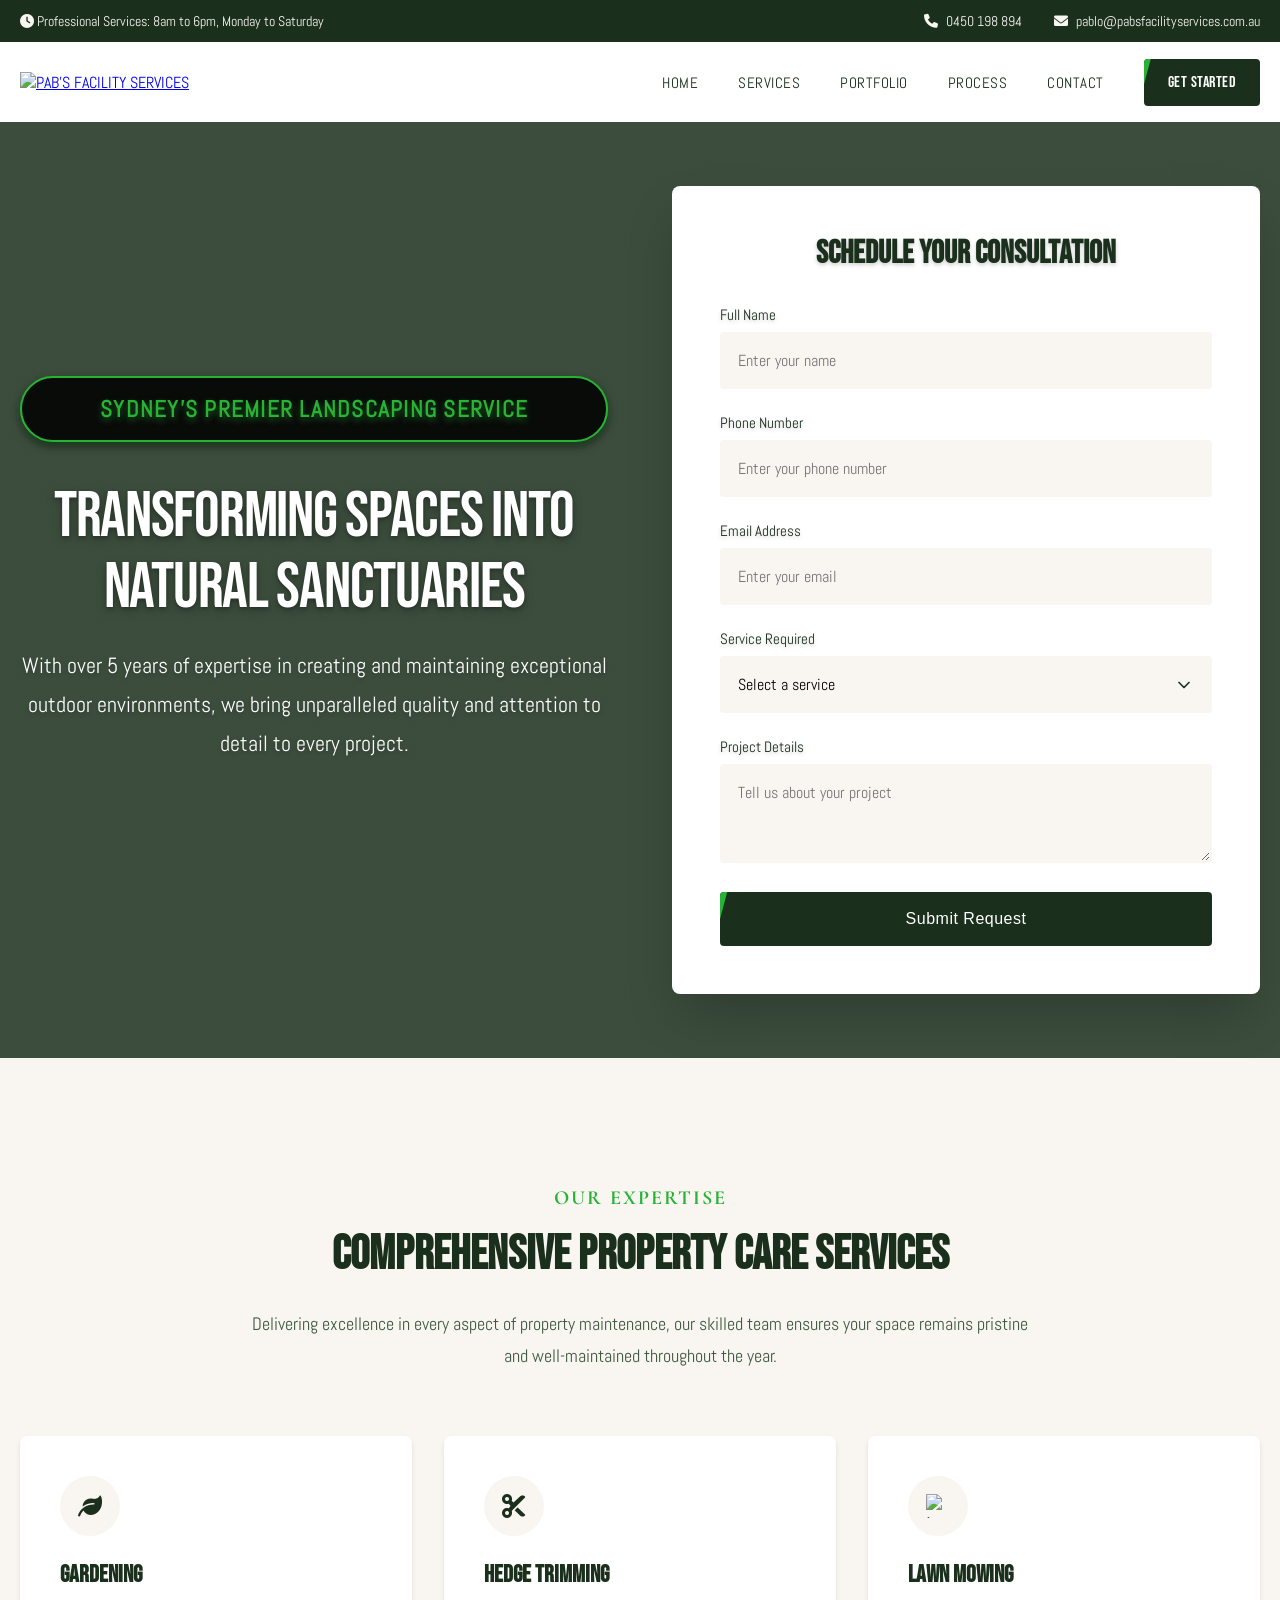
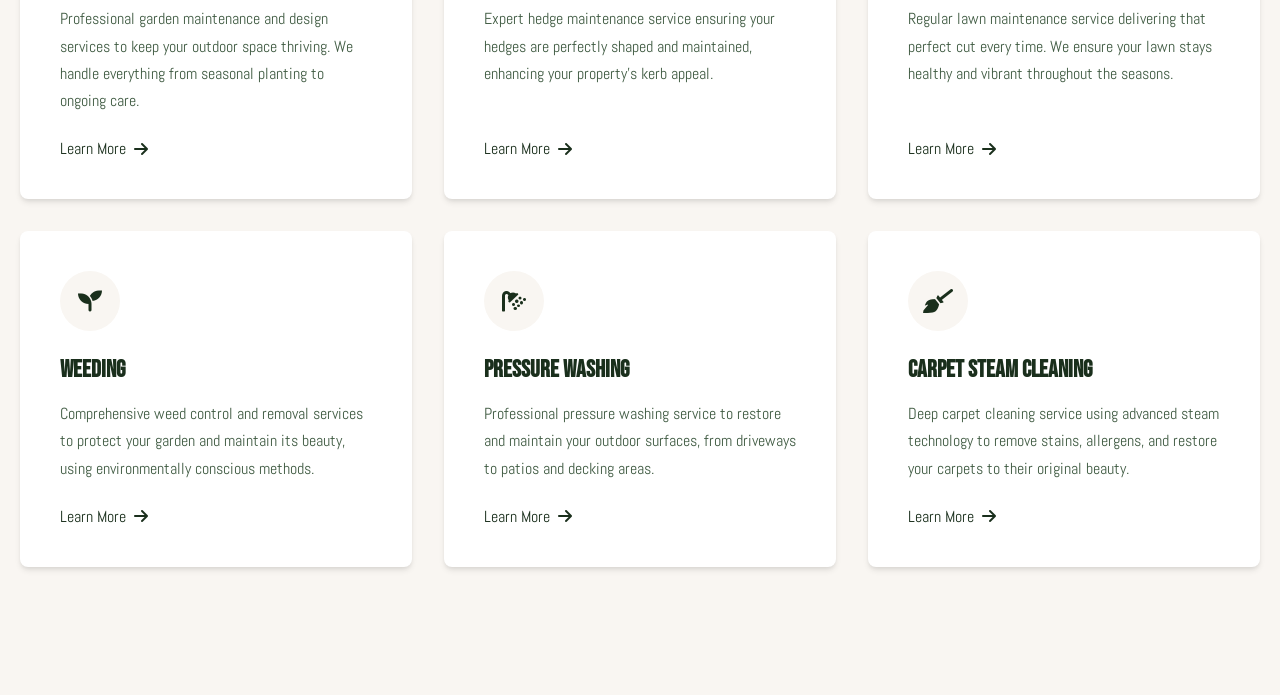
==== index.html @ 5a37085b "Update index.html" ====
<!DOCTYPE html>
<html lang="en">
<head>
    <meta charset="UTF-8">
    <meta name="viewport" content="width=device-width, initial-scale=1.0">
    <meta name="description" content="PAB'S Facility Services - Premium Landscaping & Design">
    <meta name="keywords" content="PAB'S Facility Services, Landscaping, Design, Premium Services">
    <meta name="author" content="PAB'S Facility Services">
    <title>PAB'S FACILITY SERVICES | Premium Landscaping & Design</title>
    
    <!-- Preconnect for Optimized Font Loading -->
    <link rel="preconnect" href="https://fonts.googleapis.com">
    <link rel="preconnect" href="https://fonts.gstatic.com" crossorigin>
    
    <!-- Primary Font for Headings: Bebas Neue -->
    <link href="https://fonts.googleapis.com/css2?family=Bebas+Neue&display=swap" rel="stylesheet">
    
    <!-- Additional Fonts -->
    <link href="https://fonts.googleapis.com/css2?family=Italiana&family=Sora:wght@300;400;500;600&family=Merriweather:wght@300;400;700;900&family=Abel&display=swap" rel="stylesheet">
    <link href="https://fonts.googleapis.com/css2?family=Cormorant+Garamond:wght@400;500;600;700&family=Montserrat:wght@300;400;500;600;700&display=swap" rel="stylesheet">
    
    <!-- Font Awesome (Restored) -->
    <link href="https://cdnjs.cloudflare.com/ajax/libs/font-awesome/6.0.0/css/all.min.css" rel="stylesheet">
    
    <!-- Essential Libraries -->
    <script src="https://cdnjs.cloudflare.com/ajax/libs/gsap/3.12.2/gsap.min.js"></script>
    <script src="https://cdnjs.cloudflare.com/ajax/libs/gsap/3.12.2/ScrollTrigger.min.js"></script>
    <style>
        :root {
            /* Brand Colors */
            --primary-green: #1A2F1C;
            --secondary-green: #2C4A2F;
            --brand-green: #28b336;
            --soft-cream: #F9F6F2;
            --pure-white: #FFFFFF;
            
            /* Typography */
            --heading: 'Bebas Neue', serif;
            --body: 'Abel', sans-serif;
            
            /* Transitions */
            --smooth: cubic-bezier(0.4, 0, 0.2, 1);
            --bounce: cubic-bezier(0.68, -0.6, 0.32, 1.6);
        }

        * {
            margin: 0;
            padding: 0;
            box-sizing: border-box;
            -webkit-font-smoothing: antialiased;
        }

        html, body {
            overflow-x: hidden;
            background: var(--soft-cream);
            font-family: var(--body);
            color: var(--primary-green);
        }

        /* Mobile-First Grid System */
        .container {
            width: 100%;
            padding: 0 1.25rem;
            margin: 0 auto;
        }
        .abel-regular {
            font-family: "Abel", serif;
             font-weight: 400;
              font-style: normal;
        }

        @media (min-width: 640px) {
            .container { max-width: 640px; }
        }

        @media (min-width: 768px) {
            .container { max-width: 768px; }
        }

        @media (min-width: 1024px) {
            .container { max-width: 1024px; }
        }

        @media (min-width: 1280px) {
            .container { max-width: 1280px; }
        }

        /* Advanced Header */
        .header-top {
            background: var(--primary-green);
            color: var(--soft-cream);
            padding: 0.75rem 0;
            font-size: 0.875rem;
            position: relative;
            z-index: 50;
        }

        .header-top .container {
            display: flex;
            flex-direction: column;
            gap: 0.5rem;
            align-items: center;
        }

        @media (min-width: 768px) {
            .header-top .container {
                flex-direction: row;
                justify-content: space-between;
            }
        }

        .contact-info {
            display: flex;
            flex-direction: column;
            gap: 0.5rem;
            align-items: center;
        }

        @media (min-width: 768px) {
            .contact-info {
                flex-direction: row;
                gap: 2rem;
            }
        }

        .contact-info a {
            color: var(--soft-cream);
            text-decoration: none;
            display: flex;
            align-items: center;
            gap: 0.5rem;
            transition: color 0.3s var(--smooth);
        }

        .contact-info a:hover {
            color: var(--brand-green);
        }

        .main-header {
            background: var(--pure-white);
            position: sticky;
            top: 0;
            z-index: 40;
            transition: transform 0.3s var(--smooth);
        }

        .main-header.hidden {
            transform: translateY(-100%);
        }

        .main-header .container {
            display: flex;
            justify-content: space-between;
            align-items: center;
            height: 80px;
        }

        .logo img {
            height: 50px;
            transition: transform 0.3s var(--bounce);
        }

        .logo:hover img {
            transform: scale(1.05);
        }

        .nav-desktop {
            display: none;
        }

        @media (min-width: 1024px) {
            .nav-desktop {
                display: flex;
                gap: 2.5rem;
                align-items: center;
            }
        }

        .nav-link {
            color: var(--primary-green);
            text-decoration: none;
            font-size: 0.9375rem;
            font-weight: 500;
            letter-spacing: 0.5px;
            text-transform: uppercase;
            position: relative;
            padding: 0.5rem 0;
        }

        .nav-link::after {
            content: '';
            position: absolute;
            bottom: 0;
            left: 0;
            width: 100%;
            height: 2px;
            background: var(--brand-green);
            transform: scaleX(0);
            transform-origin: right;
            transition: transform 0.3s var(--smooth);
        }

        .nav-link:hover::after {
            transform: scaleX(1);
            transform-origin: left;
        }

        .nav-cta {
            background: var(--primary-green);
            color: var(--pure-white);
            padding: 0.875rem 1.5rem;
            border-radius: 4px;
            text-decoration: none;
            font-weight: 500;
            letter-spacing: 0.5px;
            transition: all 0.3s var(--smooth);
            position: relative;
            overflow: hidden;
            font-family: "Bebas Neue", serif;  /* Direct font specification */

        }

        .nav-cta::before {
            content: '';
            position: absolute;
            top: 0;
            left: 0;
            width: 100%;
            height: 100%;
            background: #28b336;
            transform: translateX(-100%) skew(-15deg);
            transition: transform 0.5s var(--smooth);
            z-index: 0;
        }

        .nav-cta:hover {
            color: var(--primary-green);
        }

        .nav-cta:hover::before {
            transform: translateX(0) skew(-15deg);
        }

        .nav-cta span {
            position: relative;
            z-index: 1;
        }

        /* Mobile Navigation */
        .mobile-menu-toggle {
            display: block;
            background: none;
            border: none;
            padding: 0.5rem;
            cursor: pointer;
        }

        @media (min-width: 1024px) {
            .mobile-menu-toggle {
                display: none;
            }
        }

        .mobile-menu-toggle span {
            display: block;
            width: 24px;
            height: 2px;
            background: var(--primary-green);
            margin: 5px 0;
            transition: all 0.3s var(--smooth);
        }

        .mobile-menu-toggle.active span:nth-child(1) {
            transform: rotate(45deg) translate(5px, 5px);
        }

        .mobile-menu-toggle.active span:nth-child(2) {
            opacity: 0;
        }

        .mobile-menu-toggle.active span:nth-child(3) {
            transform: rotate(-45deg) translate(7px, -6px);
        }

        .mobile-nav {
            position: fixed;
            top: 0;
            right: -100%;
            width: 100%;
            height: 100vh;
            background: var(--pure-white);
            padding: 6rem 2rem;
            transition: right 0.3s var(--smooth);
            z-index: 30;
        }

        .mobile-nav.active {
            right: 0;
        }

        .mobile-nav-links {
            display: flex;
            flex-direction: column;
            gap: 2rem;
        }

        .mobile-nav-link {
            color: var(--primary-green);
            text-decoration: none;
            font-size: 1.5rem;
            font-weight: 500;
            transition: color 0.3s var(--smooth);
        }

        .mobile-nav-link:hover {
            color: var(--brand-green);
        }

        /* Hero Section */
        .hero {
    min-height: calc(100vh - 80px);
    padding: 4rem 0;
    /* Darker overlay for better text contrast */
    background: linear-gradient(rgba(26, 47, 28, 0.85), rgba(26, 47, 28, 0.85)),
                url('https://images.unsplash.com/photo-1558904541-efa843a96f01') center/cover;
    display: flex;
    align-items: center;
    position: relative;
    overflow: hidden;
}

.hero-content {
    display: grid;
    gap: 3rem;
    grid-template-columns: 1fr;
    /* Add slight text shadow to all content for better contrast */
    text-shadow: 0 2px 4px rgba(0, 0, 0, 0.2);
}

@media (min-width: 1024px) {
    .hero-content {
        grid-template-columns: 1fr 1fr;
        gap: 4rem;
        align-items: center;
    }
}

.hero-text {
    color: var(--pure-white);
}

.hero-badge {
    display: flex;
    margin: 0 auto;
    align-items: center;
    gap: 1rem;
    background: rgba(0, 0, 0, 0.85); /* Opaque black background to match the logo */
    border: 2px solid #28b335; /* Bold green border for branding consistency */
    color: #28b335; /* Matching green text color */
    padding: 1rem 1.5rem;
    border-radius: 50px;
    font-size: 1.45rem; /* Slightly larger for prominence */
    letter-spacing: 1.25px; /* Refined letter-spacing */
    text-transform: uppercase;
    margin-bottom: 2.5rem;
   font-family: "abel", serif;
    font-weight: 900;
    text-shadow: 0 3px 6px rgba(40, 179, 53, 0.5); /* Subtle green shadow for branding depth */
    box-shadow: 0 4px 8px rgba(0, 0, 0, 0.6), 0 2px 4px rgba(40, 179, 53, 0.5); /* Layered shadows for premium look */
    justify-content: center;
    transition: transform 0.3s ease, box-shadow 0.3s ease; /* Smooth hover effect */
}

/* Hover State for Interactivity */
.hero-badge:hover {
    transform: translateY(-3px); /* Lift effect on hover */
    box-shadow: 0 6px 12px rgba(0, 0, 0, 0.8), 0 2px 4px rgba(40, 179, 53, 0.7); /* Enhanced shadow on hover */
    background: linear-gradient(90deg, #28b335, #000000); /* Green-to-black gradient for hover */
    cursor: pointer;
}
.bebas-neue-regular {
    font-family: "Bebas Neue", serif;
    font-weight: 400;
    font-style: normal;
}

.hero-title {
    font-family: "Bebas Neue", serif;  /* Direct font specification */
    font-size: clamp(2.5rem, 5vw, 4rem);
    line-height: 1.1;
    margin-bottom: 1.5rem;
    font-weight: 400; /* Bebas Neue typically has a single weight */
    /* Enhanced text shadow for title */
    text-shadow: 
        0 2px 4px rgba(0, 0, 0, 0.3),
        0 4px 12px rgba(0, 0, 0, 0.15);
    color: var(--pure-white);
    letter-spacing: -0.02em; /* Slight tightening for better readability */
    text-align: center;
}

.hero-description {
    font-family: "abel", serif;
    font-size: 1.35rem;
    line-height: 1.8;
    margin-bottom: 2.5rem;
    color: var(--pure-white);
    font-weight: 300;  /* Times New Roman bold for better visibility */
    text-align: center;
}
/* Mobile optimization for outdoor viewing */
@media (max-width: 768px) {
    .hero-description {
        font-size: 1.125rem;
        text-shadow: 
            0 2px 4px rgba(0, 0, 0, 0.4),
            0 4px 8px rgba(0, 0, 0, 0.3);  /* Stronger shadow for mobile */
        letter-spacing: 0.03em;  /* Further increased for mobile */
    }
}

/* Mobile optimization for outdoor viewing */
@media (max-width: 768px) {
    .hero-badge {
        
        font-weight: 900;
         font-size: 1.25rem; /* Slightly larger for prominence */
    }
    
    .hero-title {
        font-size: 2.5rem; /* Fixed size for mobile */
        text-shadow: 
            0 2px 4px rgba(0, 0, 0, 0.4),
            0 4px 12px rgba(0, 0, 0, 0.2);
    }
    
    
}

        /* Premium Form */
        .consultation-form {
            background: var(--pure-white);
            padding: 2.5rem;
            border-radius: 8px;
            box-shadow: 0 25px 50px -12px rgba(0, 0, 0, 0.25);
        }

        @media (min-width: 768px) {
            .consultation-form {
                padding: 3rem;
            }
        }

        .form-title {
                font-family: "Bebas Neue", serif;  /* Direct font specification */

            font-size: 2rem;
            text-align: center;
            margin-bottom: 2rem;
            color: var(--primary-green);
        }

        .form-group {
            margin-bottom: 1.5rem;
        }

        .form-label {
            display: block;
            margin-bottom: 0.5rem;
            font-size: 0.9375rem;
            font-weight: 500;
            color: var(--primary-green);
        }

        .form-input {
            width: 100%;
            padding: 1rem;
            background: var(--soft-cream);
            border: 2px solid transparent;
            border-radius: 4px;
            font-family: var(--body);
            font-size: 1rem;
            transition: all 0.3s var(--smooth);
        }

        .form-input:focus {
            outline: none;
            border-color: var(--brand-green);
            background: var(--pure-white);
        }

        .form-select {
            appearance: none;
            background-image: url("data:image/svg+xml,%3Csvg xmlns='http://www.w3.org/2000/svg' width='24' height='24' viewBox='0 0 24 24' fill='none' stroke='%231A2F1C' stroke-width='2' stroke-linecap='round' stroke-linejoin='round'%3E%3Cpolyline points='6 9 12 15 18 9'%3E%3C/polyline%3E%3C/svg%3E");
            background-repeat: no-repeat;
            background-position: right 1rem center;
            background-size: 1.25rem;
            padding-right: 3rem;
        }

        .submit-btn {
            width: 100%;
            padding: 1.125rem;
            background: var(--primary-green);
            color: var(--pure-white);
            border: none;
            border-radius: 4px;
            font-size: 1rem;
            font-weight: 500;
            letter-spacing: 0.5px;
            cursor: pointer;
            transition: all 0.3s var(--smooth);
            position: relative;
            overflow: hidden;
        }

        .submit-btn::before {
            content: '';
            position: absolute;
            top: 0;
            left: 0;
            width: 100%;
            height: 100%;
            background: var(--brand-green);
            transform: translateX(-100%) skew(-15deg);
            transition: transform 0.5s var(--smooth);
            z-index: 0;
        }

        .submit-btn:hover::before {
            transform: translateX(0) skew(-15deg);
        }

        .submit-btn:hover {
            color: var(--primary-green);
        }

        .submit-btn span {
            position: relative;
            z-index: 1;
        }

        /* Loading State */
        .submit-btn.loading {
            background: var(--secondary-green);
            pointer-events: none;
        }

        .submit-btn.loading span {
            opacity: 0;
        }

        .submit-btn.loading::after {
            content: '';
            position: absolute;
            top: 50%;
            left: 50%;
            width: 20px;
            height: 20px;
            margin: -10pxmargin: -10px 0 0 -10px;
            border: 2px solid var(--pure-white);
            border-radius: 50%;
            border-top-color: transparent;
            animation: spin 0.8s linear infinite;
        }

        @keyframes spin {
            to { transform: rotate(360deg); }
        }

        /* Success/Error States */
        .submit-btn.success {
            background: #10B981;
        }

        .submit-btn.error {
            background: #EF4444;
        }

        /* Scroll Indicator */
        .scroll-indicator {
            position: absolute;
            bottom: 2rem;
            left: 50%;
            transform: translateX(-50%);
            color: var(--pure-white);
            text-align: center;
            opacity: 0;
            animation: fadeIn 1s var(--smooth) forwards 1s;
        }

        .scroll-text {
            font-size: 0.875rem;
            letter-spacing: 2px;
            text-transform: uppercase;
            margin-bottom: 1rem;
        }

        .scroll-line {
            width: 1px;
            height: 60px;
            background: rgba(255, 255, 255, 0.3);
            margin: 0 auto;
            position: relative;
            overflow: hidden;
        }

        .scroll-line::after {
            content: '';
            position: absolute;
            top: 0;
            left: 0;
            width: 100%;
            height: 100%;
            background: var(--pure-white);
            animation: scrollDown 2s var(--smooth) infinite;
        }

        @keyframes scrollDown {
            0% { transform: translateY(-100%); }
            100% { transform: translateY(100%); }
        }

        @keyframes fadeIn {
            to { opacity: 1; }
        }

        /* Custom Cursor */
        .cursor {
            width: 20px;
            height: 20px;
            border: 2px solid var(--brand-green);
            border-radius: 50%;
            position: fixed;
            pointer-events: none;
            z-index: 999;
            opacity: 0;
            transition: transform 0.3s var(--smooth),
                        opacity 0.3s var(--smooth);
        }

        .cursor.visible {
            opacity: 1;
        }

        .cursor.active {
            transform: scale(1.5);
            background: rgba(212, 180, 132, 0.1);
        }

        /* Advanced Hover Effects */
        .hover-lift {
            transition: transform 0.3s var(--bounce);
        }

        .hover-lift:hover {
            transform: translateY(-4px);
        }

        .hover-scale {
            transition: transform 0.3s var(--bounce);
        }

        .hover-scale:hover {
            transform: scale(1.05);
        }

    </style>
</head>
<body>
    <!-- Custom Cursor -->
    <div class="cursor"></div>

    <!-- Premium Header -->
    <header>
        <div class="header-top">
            <div class="container">
                <div class="hours">
                    <i class="fas fa-clock"></i>
                    Professional Services: 8am to 6pm, Monday to Saturday
                </div>
                <div class="contact-info">
                    <a href="tel:0450198894" class="hover-lift">
                        <i class="fas fa-phone"></i>
                        0450 198 894
                    </a>
                    <a href="mailto:pablo@pabsfacilityservices.com.au" class="hover-lift">
                        <i class="fas fa-envelope"></i>
                        pablo@pabsfacilityservices.com.au
                    </a>
                </div>
            </div>
        </div>

        <div class="main-header">
            <div class="container">
                <a href="/" class="logo hover-scale">
                    <img src="https://www.pabsfacilityservices.com.au/wp-content/uploads/2023/02/Home.png" alt="PAB'S FACILITY SERVICES">
                </a>

                <nav class="nav-desktop">
                    <a href="#home" class="nav-link">Home</a>
                    <a href="#services" class="nav-link">Services</a>
                    <a href="#portfolio" class="nav-link">Portfolio</a>
                    <a href="#process" class="nav-link">Process</a>
                    <a href="#contact" class="nav-link">Contact</a>
                    <a href="#contact" class="nav-cta">
                        <span>Get Started</span>
                    </a>
                </nav>

                <button class="mobile-menu-toggle" aria-label="Toggle Menu">
                    <span></span>
                    <span></span>
                    <span></span>
                </button>
            </div>
        </div>

        <!-- Mobile Navigation -->
        <nav class="mobile-nav">
            <div class="mobile-nav-links">
                <a href="#home" class="mobile-nav-link">Home</a>
                <a href="#services" class="mobile-nav-link">Services</a>
                <a href="#portfolio" class="mobile-nav-link">Portfolio</a>
                <a href="#process" class="mobile-nav-link">Process</a>
                <a href="#contact" class="mobile-nav-link">Contact</a>
            </div>
        </nav>
    </header>

    <!-- Hero Section -->
    <section class="hero" id="home">
        <div class="container hero-content">
            <div class="hero-text">
                <div class="hero-badge">
                    Sydney's Premier Landscaping Service
                </div>
                <h1 class="hero-title">Transforming Spaces Into Natural Sanctuaries</h1>
                <p class="hero-description">
                    With over 5 years of expertise in creating and maintaining exceptional outdoor 
                    environments, we bring unparalleled quality and attention to detail to every project.
                </p>
            </div>

            <div class="consultation-form">
                <h2 class="form-title">Schedule Your Consultation</h2>
                <form id="consultation-form">
                    <div class="form-group">
                        <label class="form-label" for="name">Full Name</label>
                        <input 
                            type="text" 
                            id="name" 
                            class="form-input" 
                            placeholder="Enter your name" 
                            required
                        >
                    </div>
                    <div class="form-group">
                        <label class="form-label" for="phone">Phone Number</label>
                        <input 
                            type="tel" 
                            id="phone" 
                            class="form-input" 
                            placeholder="Enter your phone number"
                            required
                        >
                    </div>
                    <div class="form-group">
                        <label class="form-label" for="email">Email Address</label>
                        <input 
                            type="email" 
                            id="email" 
                            class="form-input" 
                            placeholder="Enter your email"
                            required
                        >
                    </div>
                    <div class="form-group">
                        <label class="form-label" for="service">Service Required</label>
                        <select id="service" class="form-input form-select" required>
                            <option value="">Select a service</option>
                            <option value="landscaping">Landscape Design</option>
                            <option value="maintenance">Garden Maintenance</option>
                            <option value="renovation">Garden Renovation</option>
                            <option value="commercial">Commercial Services</option>
                        </select>
                    </div>
                    <div class="form-group">
                        <label class="form-label" for="message">Project Details</label>
                        <textarea 
                            id="message" 
                            class="form-input" 
                            rows="3" 
                            placeholder="Tell us about your project"
                        ></textarea>
                    </div>
                    <button type="submit" class="submit-btn">
                        <span>Submit Request</span>
                    </button>
                </form>
            </div>
        </div>
    </section>
    <!-- Add these font links to the existing head section -->
<link href="https://fonts.googleapis.com/css2?family=Cormorant+Garamond:wght@400;500;600;700&family=Montserrat:wght@300;400;500;600;700&display=swap" rel="stylesheet">

<style>
    /* Services Section Styles */
    .services-section {
        background: var(--soft-cream);
        padding: 8rem 0;
        position: relative;
        overflow: hidden;
    }

    .services-grid {
        display: grid;
        grid-template-columns: repeat(1, 1fr);
        gap: 2rem;
        margin-top: 4rem;
    }

    @media (min-width: 640px) {
        .services-grid {
            grid-template-columns: repeat(2, 1fr);
        }
    }

    @media (min-width: 1024px) {
        .services-grid {
            grid-template-columns: repeat(3, 1fr);
        }
    }

    .services-header {
        text-align: center;
        max-width: 800px;
        margin: 0 auto 4rem;
    }

    .services-subtitle {
        font-family: 'Cormorant Garamond', serif;
        color: var(--brand-green);
        font-size: 1.25rem;
        letter-spacing: 2px;
        text-transform: uppercase;
        margin-bottom: 1rem;
    }

    .services-title {
        font-family: var(--heading);
        color: var(--primary-green);
        font-size: clamp(2rem, 4vw, 3rem);
        line-height: 1.2;
        margin-bottom: 1.5rem;
    }

    .services-description {
        font-family: var(--body);
        color: var(--secondary-green);
        font-size: 1.125rem;
        line-height: 1.8;
        opacity: 0.9;
    }

    .service-card {
        background: var(--pure-white);
        border-radius: 8px;
        padding: 2.5rem;
        transition: all 0.3s var(--smooth);
        position: relative;
        overflow: hidden;
        box-shadow: 0 4px 6px -1px rgba(0, 0, 0, 0.1),
                    0 2px 4px -1px rgba(0, 0, 0, 0.06);
        display: flex;
        flex-direction: column;
    }

    .service-card:hover {
        transform: translateY(-8px);
        box-shadow: 0 20px 25px -5px rgba(0, 0, 0, 0.1),
                    0 10px 10px -5px rgba(0, 0, 0, 0.04);
    }

    .service-card::before {
        content: '';
        position: absolute;
        top: 0;
        left: 0;
        width: 100%;
        height: 4px;
        background: var(--brand-green);
        transform: scaleX(0);
        transform-origin: right;
        transition: transform 0.3s var(--smooth);
    }

    .service-card:hover::before {
        transform: scaleX(1);
        transform-origin: left;
    }

    .service-icon {
        width: 60px;
        height: 60px;
        background: var(--soft-cream);
        border-radius: 50%;
        display: flex;
        align-items: center;
        justify-content: center;
        margin-bottom: 1.5rem;
        color: var(--primary-green);
        font-size: 1.5rem;
        transition: all 0.3s var(--smooth);
    }

    .service-title {
        font-family: var(--heading);
        color: var(--primary-green);
        font-size: 1.5rem;
        margin-bottom: 1rem;
        position: relative;
    }

    .service-description {
        font-family: var(--body);
        color: var(--secondary-green);
        line-height: 1.7;
        opacity: 0.9;
        flex-grow: 1;
        margin-bottom: 1.5rem;
    }

    .learn-more {
        display: inline-flex;
        align-items: center;
        gap: 0.5rem;
        color: var(--primary-green);
        font-weight: 500;
        text-decoration: none;
        transition: all 0.3s var(--smooth);
        align-self: flex-start;
    }

    .learn-more:hover {
        color: var(--brand-green);
        gap: 0.75rem;
    }
</style>

<!-- Services Section -->
<section class="services-section" id="services">
    <div class="container">
        <div class="services-header">
            <h3 class="services-subtitle">Our Expertise</h3>
            <h2 class="services-title">Comprehensive Property Care Services</h2>
            <p class="services-description">
                Delivering excellence in every aspect of property maintenance, our skilled team ensures your space remains pristine and well-maintained throughout the year.
            </p>
        </div>

        <div class="services-grid">
            <!-- Gardening -->
            <div class="service-card">
                <div class="service-icon">
                    <i class="fas fa-leaf"></i>
                </div>
                <h3 class="service-title">Gardening</h3>
                <p class="service-description">
                    Professional garden maintenance and design services to keep your outdoor space thriving. We handle everything from seasonal planting to ongoing care.
                </p>
                <a href="#contact" class="learn-more">
                    Learn More <i class="fas fa-arrow-right"></i>
                </a>
            </div>

            <!-- Hedge Trimming -->
            <div class="service-card">
                <div class="service-icon">
                    <i class="fas fa-cut"></i>
                </div>
                <h3 class="service-title">Hedge Trimming</h3>
                <p class="service-description">
                    Expert hedge maintenance service ensuring your hedges are perfectly shaped and maintained, enhancing your property's kerb appeal.
                </p>
                <a href="#contact" class="learn-more">
                    Learn More <i class="fas fa-arrow-right"></i>
                </a>
            </div>

            <!-- Lawn Mowing -->
            <div class="service-card">
                 <div class="service-icon">
        <img src="https://www.svgrepo.com/show/208260/lawn-mower.svg" 
             alt="Lawn Mowing Icon" 
             width="24" 
             height="24">
    </div>
                <h3 class="service-title">Lawn Mowing</h3>
                <p class="service-description">
                    Regular lawn maintenance service delivering that perfect cut every time. We ensure your lawn stays healthy and vibrant throughout the seasons.
                </p>
                <a href="#contact" class="learn-more">
                    Learn More <i class="fas fa-arrow-right"></i>
                </a>
            </div>

            <!-- Weeding -->
            <div class="service-card">
                <div class="service-icon">
                    <i class="fas fa-seedling"></i>
                </div>
                <h3 class="service-title">Weeding</h3>
                <p class="service-description">
                    Comprehensive weed control and removal services to protect your garden and maintain its beauty, using environmentally conscious methods.
                </p>
                <a href="#contact" class="learn-more">
                    Learn More <i class="fas fa-arrow-right"></i>
                </a>
            </div>

            <!-- Pressure Washing -->
            <div class="service-card">
                <div class="service-icon">
                    <i class="fas fa-shower"></i>
                </div>
                <h3 class="service-title">Pressure Washing</h3>
                <p class="service-description">
                    Professional pressure washing service to restore and maintain your outdoor surfaces, from driveways to patios and decking areas.
                </p>
                <a href="#contact" class="learn-more">
                    Learn More <i class="fas fa-arrow-right"></i>
                </a>
            </div>

            <!-- Carpet Cleaning -->
            <div class="service-card">
                <div class="service-icon">
                    <i class="fas fa-broom"></i>
                </div>
                <h3 class="service-title">Carpet Steam Cleaning</h3>
                <p class="service-description">
                    Deep carpet cleaning service using advanced steam technology to remove stains, allergens, and restore your carpets to their original beauty.
                </p>
                <a href="#contact" class="learn-more">
                    Learn More <i class="fas fa-arrow-right"></i>
                </a>
            </div>
        </div>
    </div>
</section>
    <script>
        // GSAP Initialization
        gsap.registerPlugin(ScrollTrigger);

        // Custom Cursor
        const cursor = document.querySelector('.cursor');
        let mouseX = 0;
        let mouseY = 0;
        let cursorX = 0;
        let cursorY = 0;

        document.addEventListener('mousemove', (e) => {
            mouseX = e.clientX;
            mouseY = e.clientY;
            cursor.classList.add('visible');
        });

        const updateCursor = () => {
            const dx = mouseX - cursorX;
            const dy = mouseY - cursorY;
            
            cursorX += dx * 0.1;
            cursorY += dy * 0.1;
            
            cursor.style.transform = `translate3d(${cursorX - 10}px, ${cursorY - 10}px, 0)`;
            requestAnimationFrame(updateCursor);
        };

        updateCursor();

        // Hover Effects for Cursor
        const hoverElements = document.querySelectorAll('a, button, input, select, textarea');
        hoverElements.forEach(element => {
            element.addEventListener('mouseenter', () => cursor.classList.add('active'));
            element.addEventListener('mouseleave', () => cursor.classList.remove('active'));
        });

        // Mobile Menu Toggle
        const menuToggle = document.querySelector('.mobile-menu-toggle');
        const mobileNav = document.querySelector('.mobile-nav');
        const body = document.body;

        menuToggle.addEventListener('click', () => {
            menuToggle.classList.toggle('active');
            mobileNav.classList.toggle('active');
            body.classList.toggle('menu-open');
        });

        // Header Scroll Behavior
        let lastScroll = 0;
        const mainHeader = document.querySelector('.main-header');

        window.addEventListener('scroll', () => {
            const currentScroll = window.pageYOffset;
            
            if (currentScroll > lastScroll && currentScroll > 200) {
                mainHeader.classList.add('hidden');
            } else {
                mainHeader.classList.remove('hidden');
            }
            
            lastScroll = currentScroll;
        });

        // Form Submission
        const form = document.getElementById('consultation-form');
        const submitBtn = form.querySelector('.submit-btn');

        form.addEventListener('submit', async (e) => {
            e.preventDefault();
            
            // Show loading state
            submitBtn.classList.add('loading');
            
            try {
                // Simulate API call
                await new Promise(resolve => setTimeout(resolve, 1500));
                
                // Success state
                submitBtn.classList.remove('loading');
                submitBtn.classList.add('success');
                submitBtn.innerHTML = '<span>Success! We\'ll contact you soon</span>';
                
                // Reset form
                form.reset();
                
                // Reset button after delay
                setTimeout(() => {
                    submitBtn.classList.remove('success');
                    submitBtn.innerHTML = '<span>Submit Request</span>';
                }, 3000);
                
            } catch (error) {
                // Error state
                submitBtn.classList.remove('loading');
                submitBtn.classList.add('error');
                submitBtn.innerHTML = '<span>Error. Please try again</span>';
                
                setTimeout(() => {
                    submitBtn.classList.remove('error');
                    submitBtn.innerHTML = '<span>Submit Request</span>';
                }, 3000);
            }
        });

        // Smooth Scroll
        document.querySelectorAll('a[href^="#"]').forEach(anchor => {
            anchor.addEventListener('click', function(e) {
                e.preventDefault();
                
                const target = document.querySelector(this.getAttribute('href'));
                if (target) {
                    const headerOffset = 100;
                    const elementPosition = target.getBoundingClientRect().top;
                    const offsetPosition = elementPosition + window.pageYOffset - headerOffset;
                    
                    window.scrollTo({
                        top: offsetPosition,
                        behavior: 'smooth'
                    });
                    
                    // Close mobile menu if open
                    if (mobileNav.classList.contains('active')) {
                        menuToggle.click();
                    }
                }
            });
        });

        // Hero Animations
        gsap.from('.hero-badge', {
            opacity: 0,
            y: 30,
            duration: 1,
            ease: 'power3.out',
            delay: 0.2
        });

        gsap.from('.hero-title', {
            opacity: 0,
            y: 50,
            duration: 1,
            ease: 'power3.out',
            delay: 0.4
        });

        gsap.from('.hero-description', {
            opacity: 0,
            y: 30,
            duration: 1,
            ease: 'power3.out',
            delay: 0.6
        });

        gsap.from('.consultation-form', {
            opacity: 0,
            y: 50,
            duration: 1,
            ease: 'power3.out',
            delay: 0.8
        });
    </script>
    
</body>
</html>
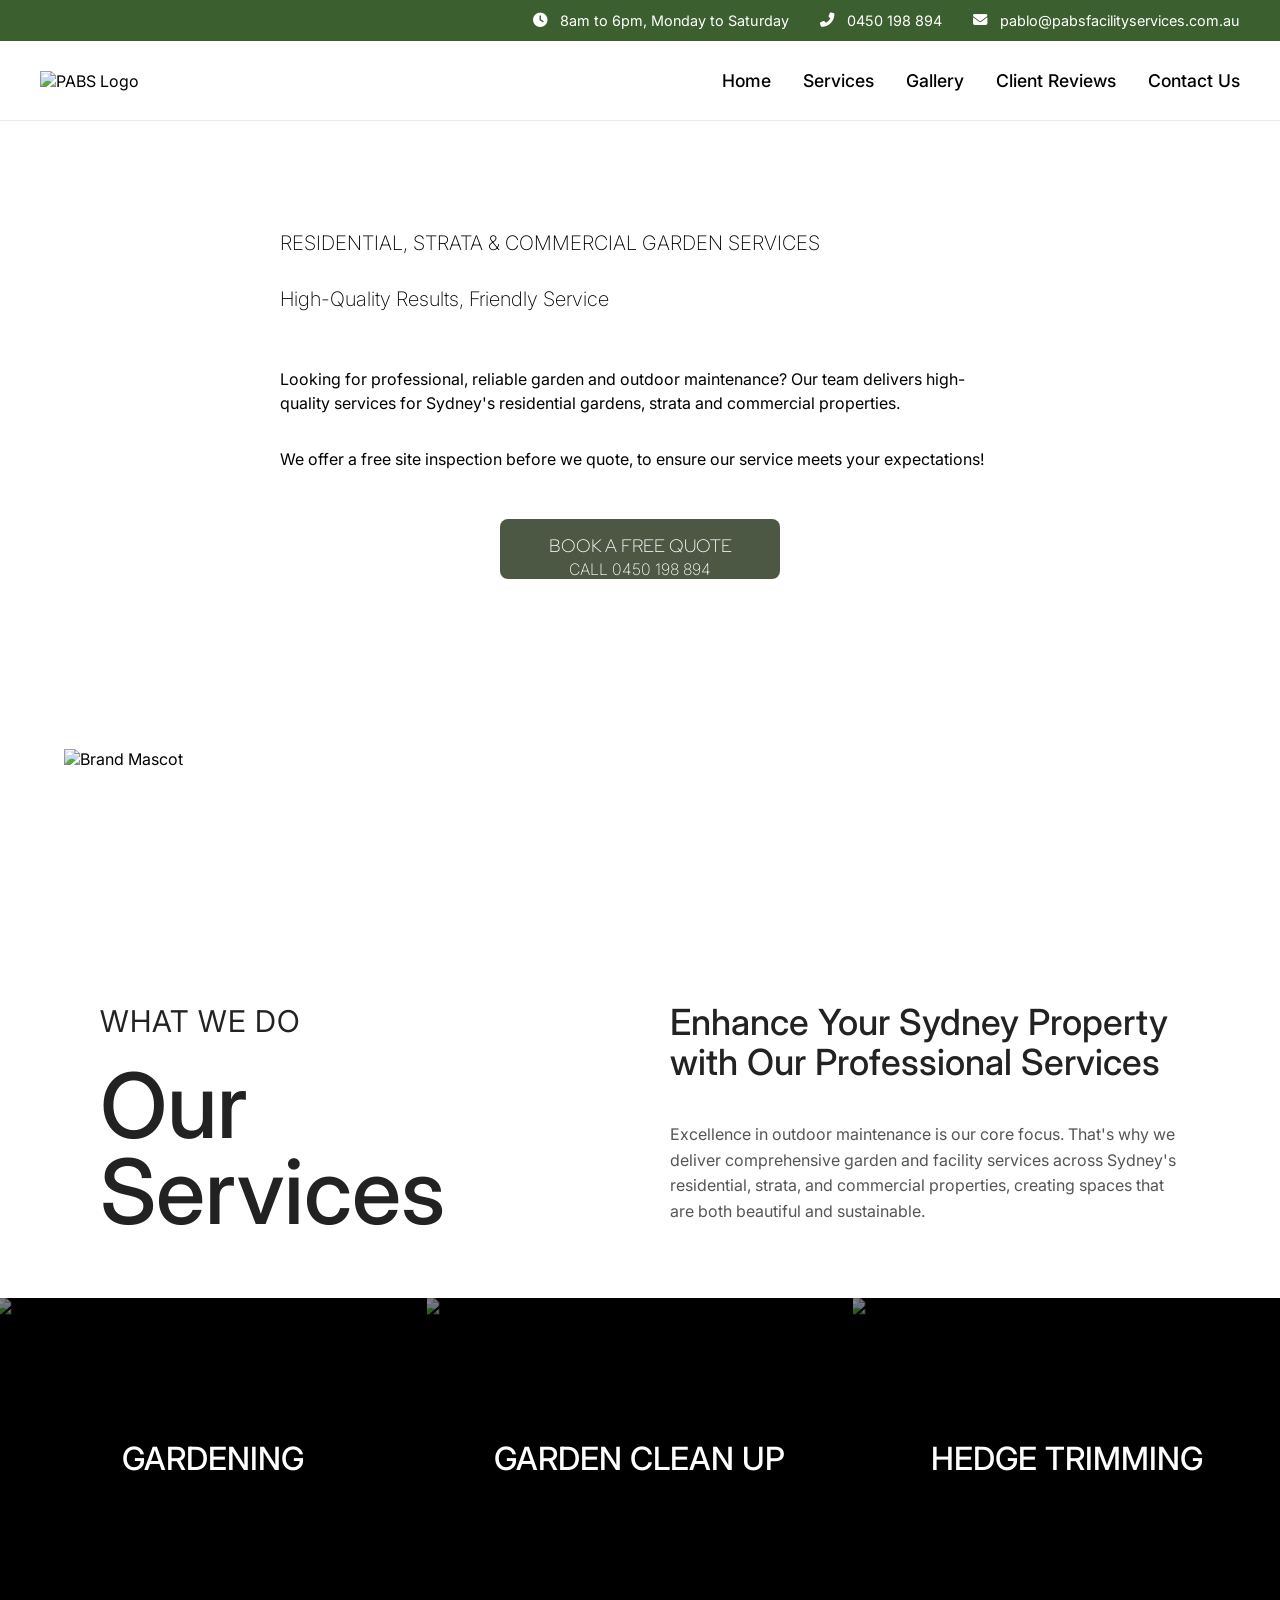
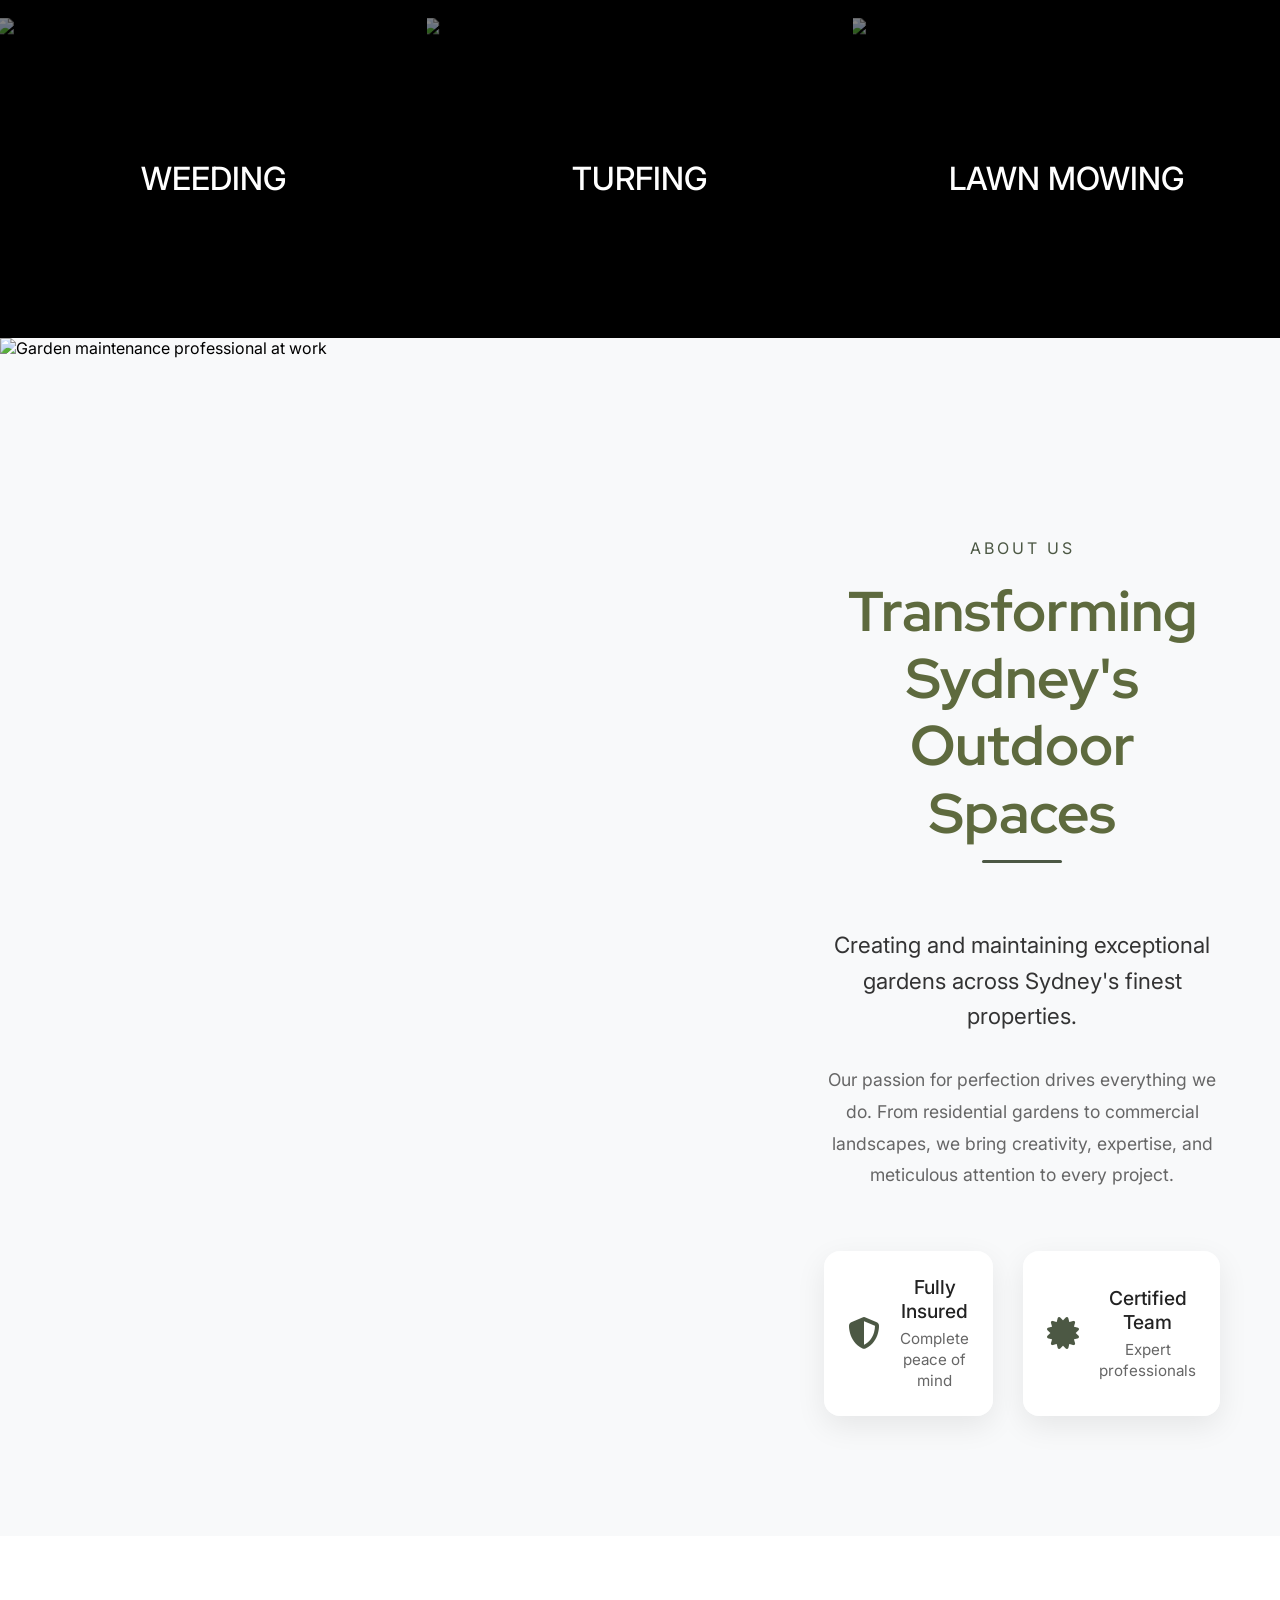
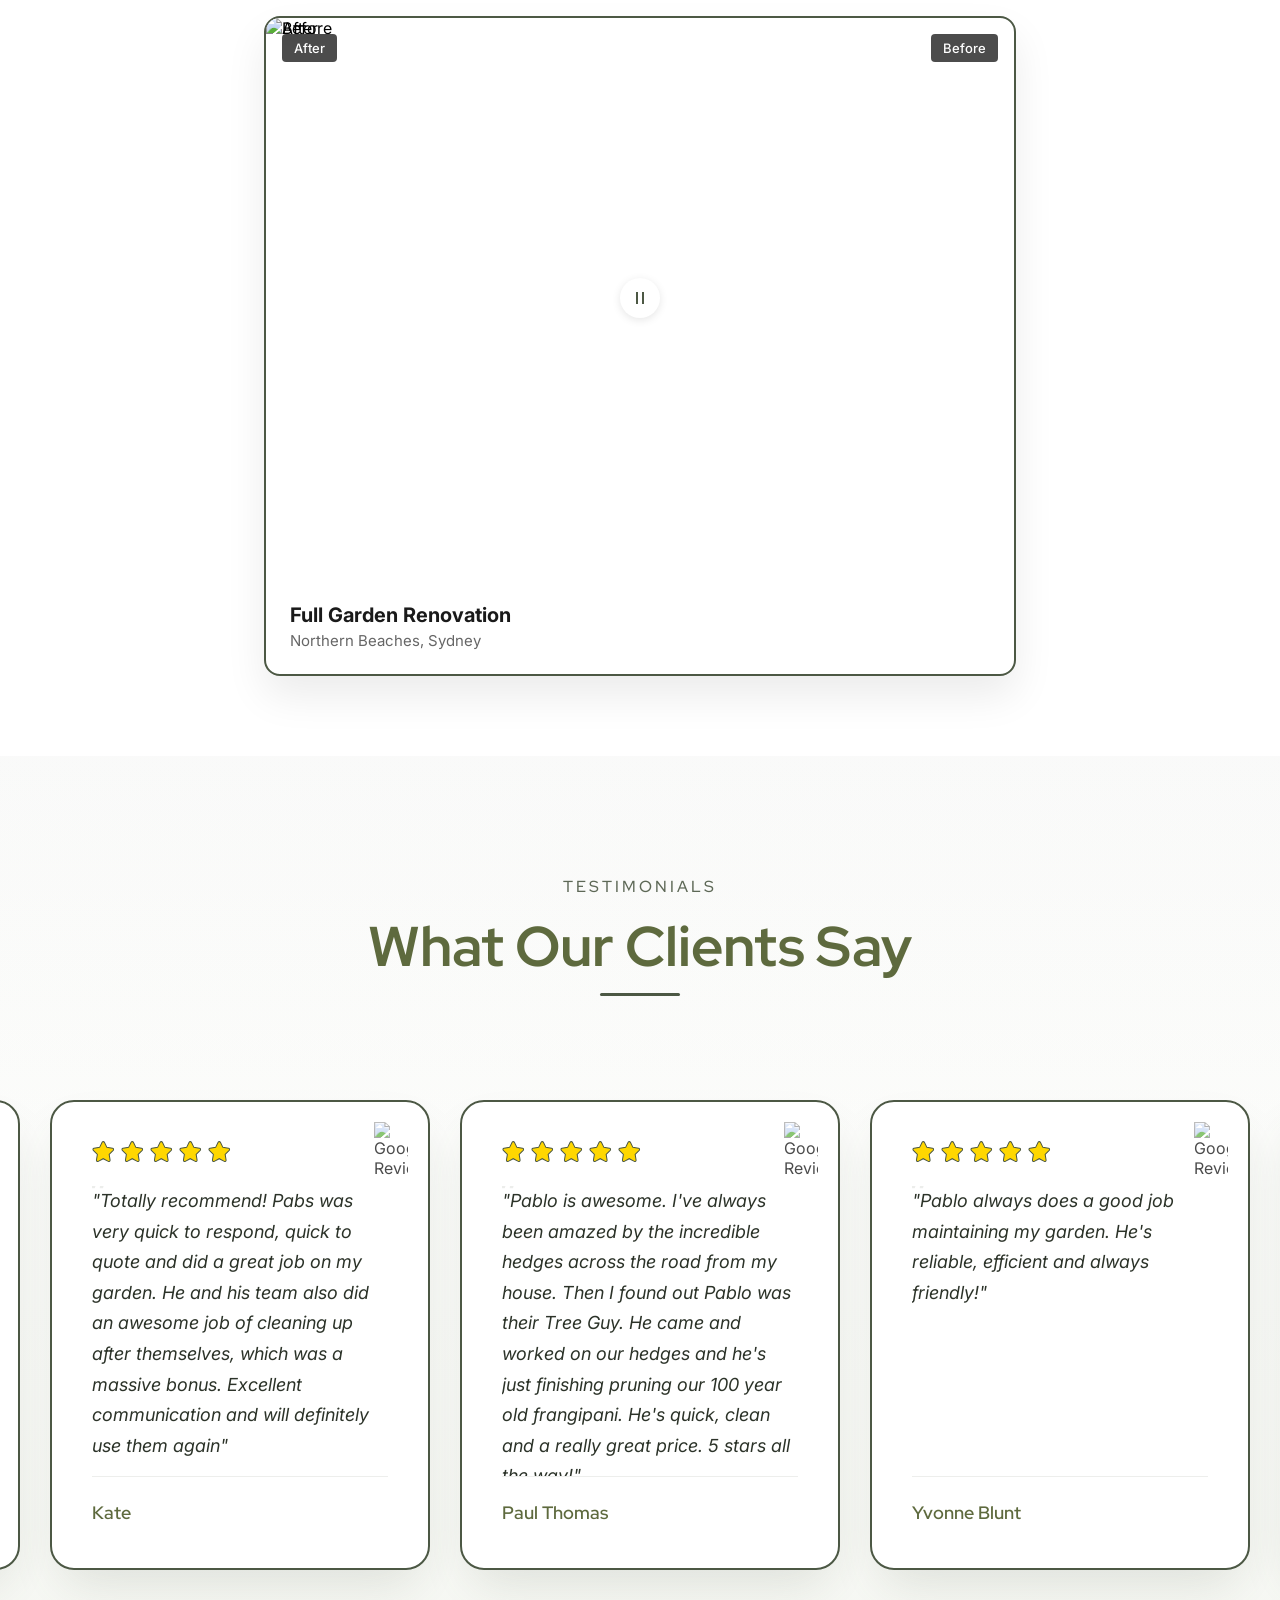
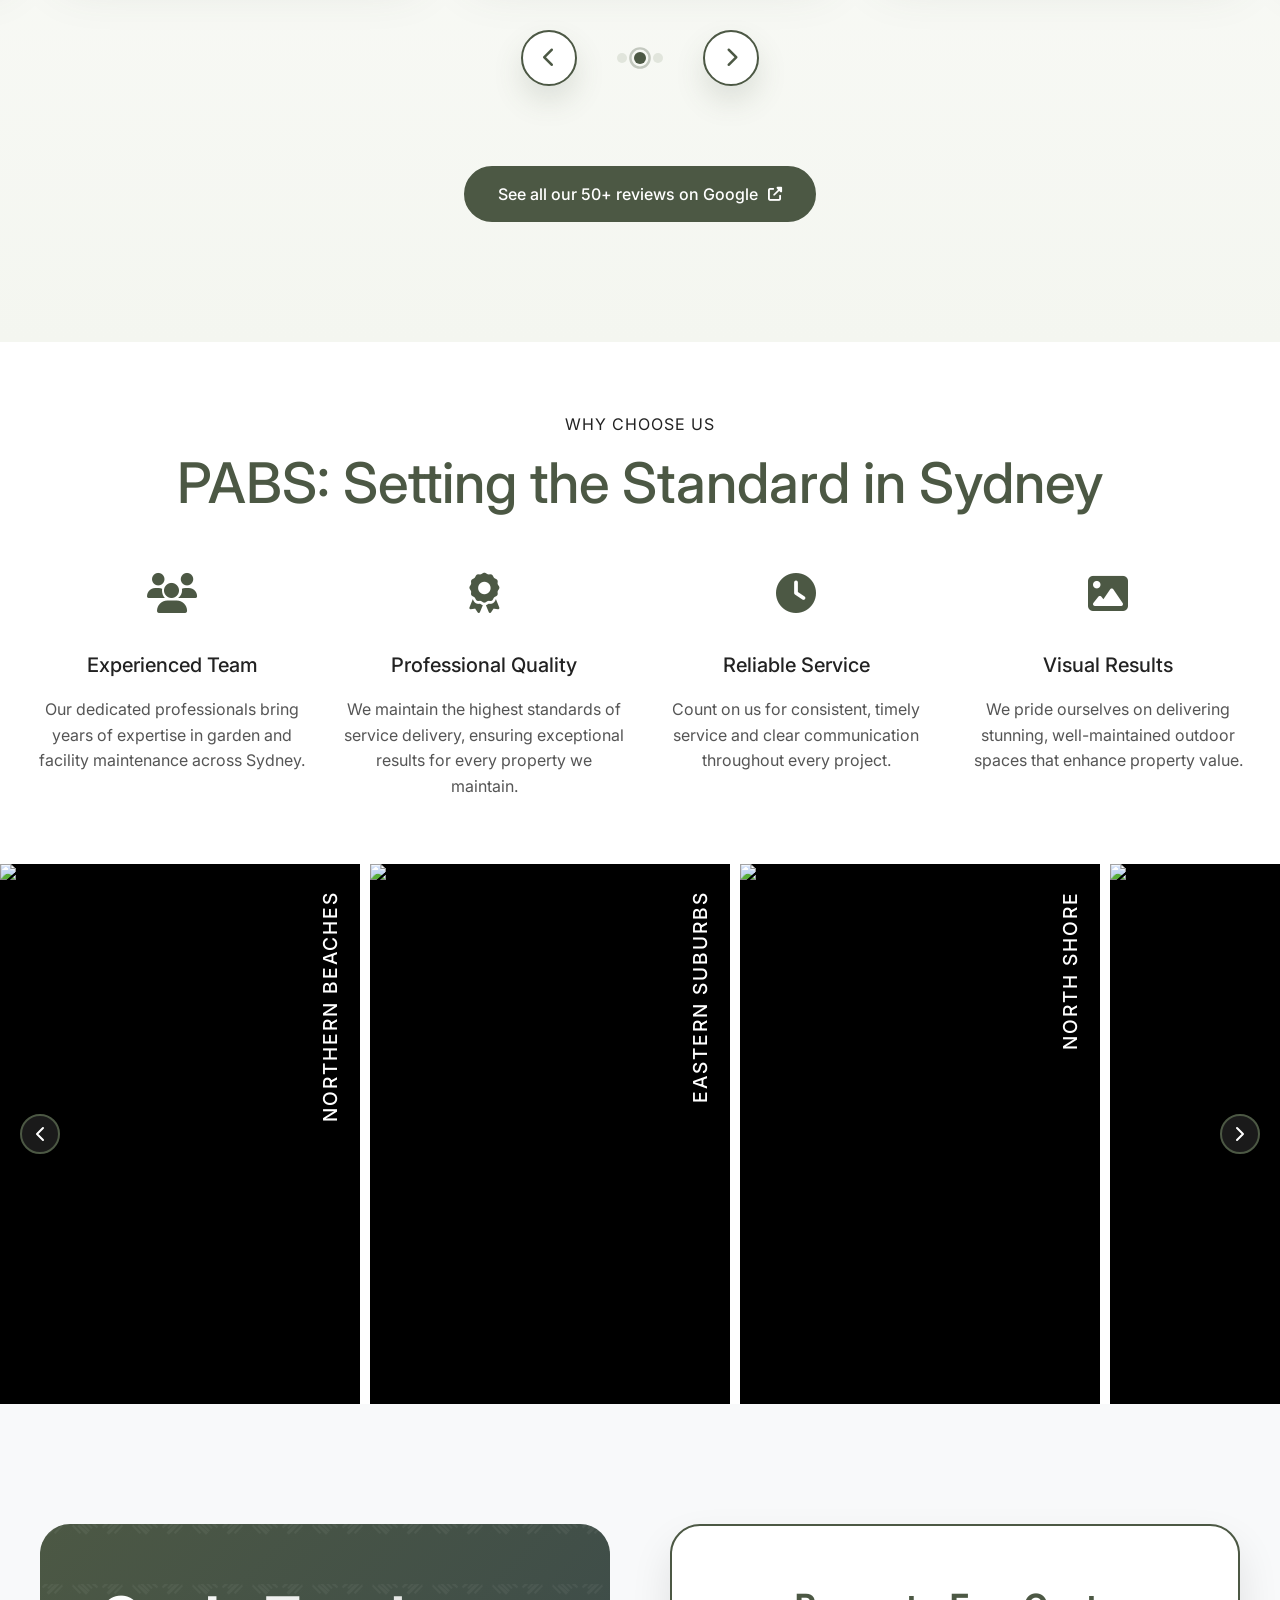
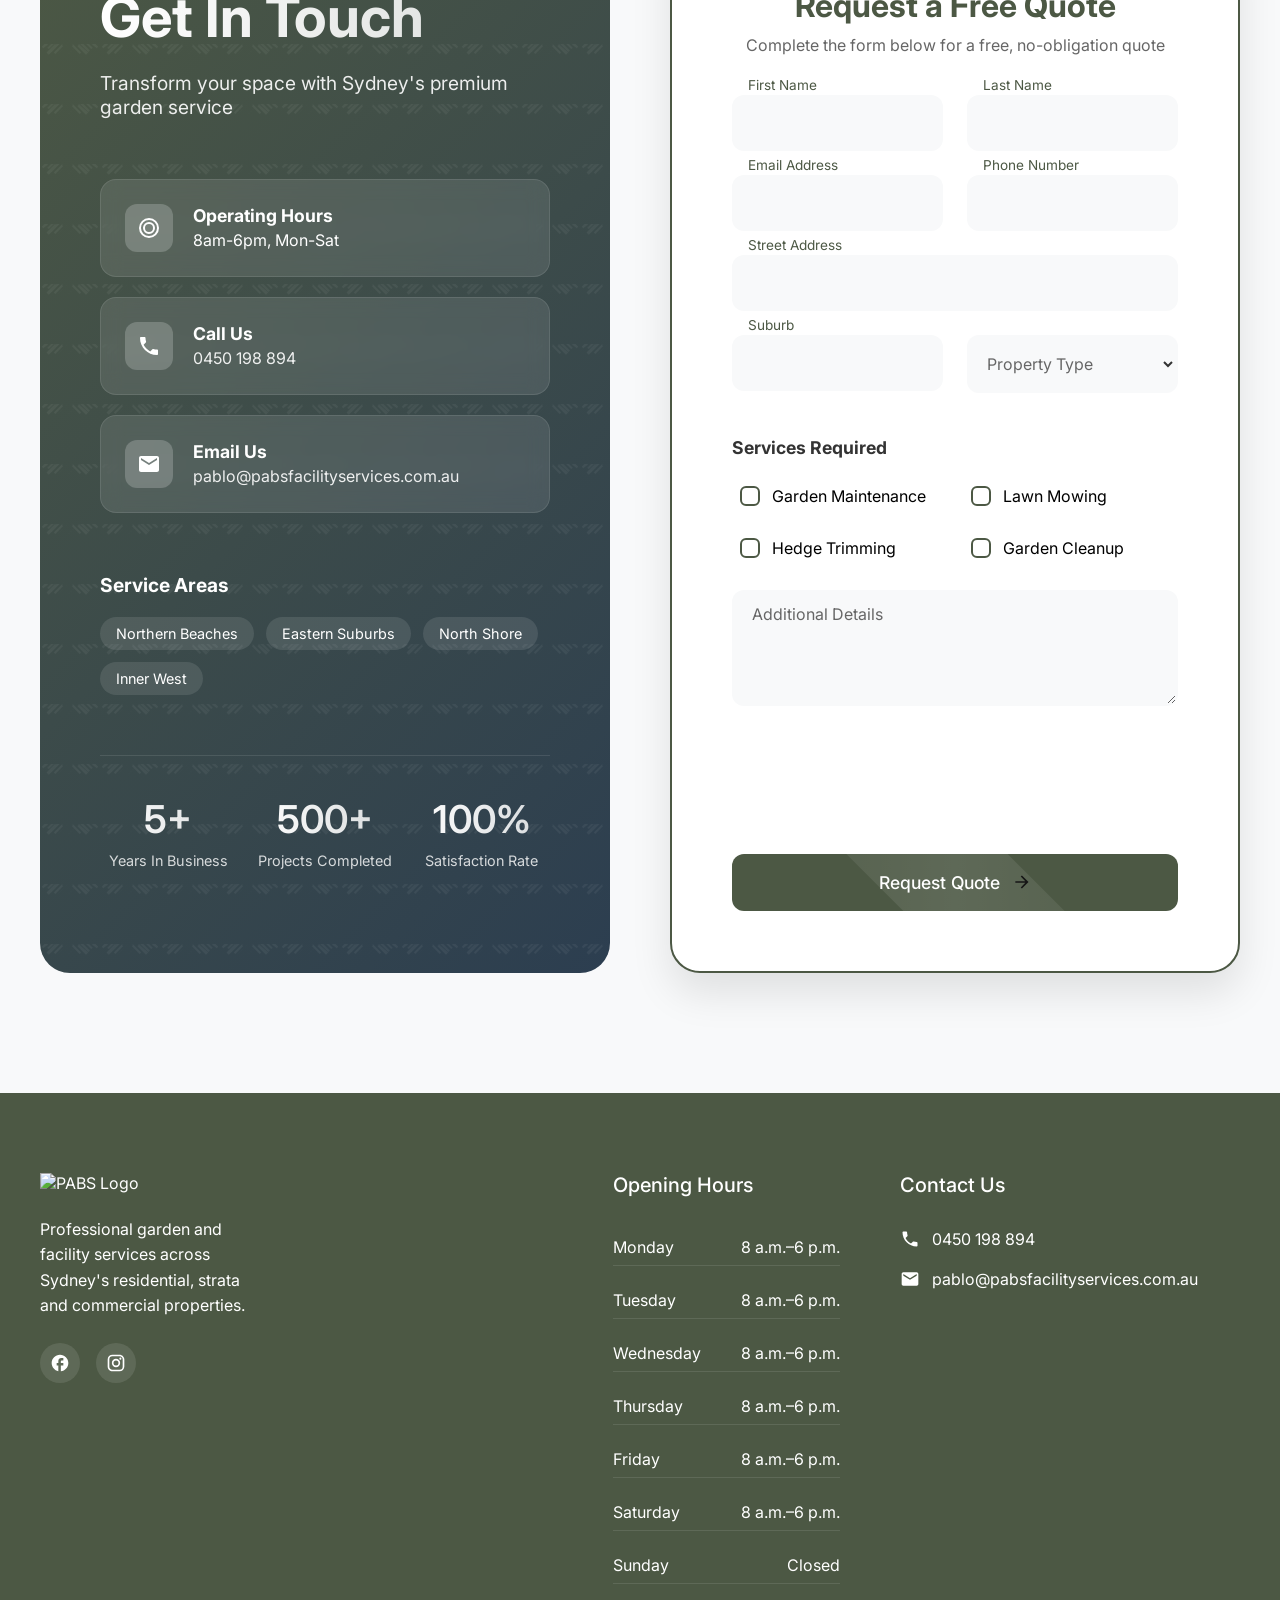
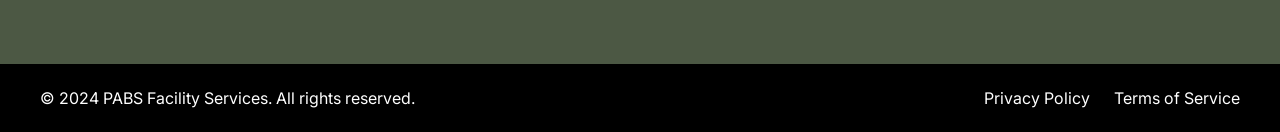
==== commit c85acf4e: "Update index.html" ====
--- a/index.html
+++ b/index.html
@@ -1,1217 +1,3898 @@
+
 <!DOCTYPE html>
 <html lang="en">
 <head>
     <meta charset="UTF-8">
     <meta name="viewport" content="width=device-width, initial-scale=1.0">
-    <meta name="description" content="PAB'S Facility Services - Premium Landscaping & Design">
-    <meta name="keywords" content="PAB'S Facility Services, Landscaping, Design, Premium Services">
-    <meta name="author" content="PAB'S Facility Services">
-    <title>PAB'S FACILITY SERVICES | Premium Landscaping & Design</title>
-    
-    <!-- Preconnect for Optimized Font Loading -->
+    <title>PABS Facility Services</title>
+    <script src="https://www.google.com/recaptcha/api.js" async defer></script>
     <link rel="preconnect" href="https://fonts.googleapis.com">
     <link rel="preconnect" href="https://fonts.gstatic.com" crossorigin>
+    <link href="https://fonts.googleapis.com/css2?family=Red+Hat+Display:ital,wght@0,300..900;1,300..900&display=swap" rel="stylesheet">
+    <link rel="stylesheet" href="https://cdnjs.cloudflare.com/ajax/libs/font-awesome/6.4.2/css/all.min.css">
+
     
-    <!-- Primary Font for Headings: Bebas Neue -->
-    <link href="https://fonts.googleapis.com/css2?family=Bebas+Neue&display=swap" rel="stylesheet">
-    
-    <!-- Additional Fonts -->
-    <link href="https://fonts.googleapis.com/css2?family=Italiana&family=Sora:wght@300;400;500;600&family=Merriweather:wght@300;400;700;900&family=Abel&display=swap" rel="stylesheet">
-    <link href="https://fonts.googleapis.com/css2?family=Cormorant+Garamond:wght@400;500;600;700&family=Montserrat:wght@300;400;500;600;700&display=swap" rel="stylesheet">
-    
-    <!-- Font Awesome (Restored) -->
-    <link href="https://cdnjs.cloudflare.com/ajax/libs/font-awesome/6.0.0/css/all.min.css" rel="stylesheet">
-    
-    <!-- Essential Libraries -->
-    <script src="https://cdnjs.cloudflare.com/ajax/libs/gsap/3.12.2/gsap.min.js"></script>
-    <script src="https://cdnjs.cloudflare.com/ajax/libs/gsap/3.12.2/ScrollTrigger.min.js"></script>
     <style>
         :root {
-            /* Brand Colors */
-            --primary-green: #1A2F1C;
-            --secondary-green: #2C4A2F;
-            --brand-green: #28b336;
-            --soft-cream: #F9F6F2;
+            --brand-green: #4C5844;
+            --header-green: #5E6A3E;
             --pure-white: #FFFFFF;
-            
-            /* Typography */
-            --heading: 'Bebas Neue', serif;
-            --body: 'Abel', sans-serif;
-            
-            /* Transitions */
-            --smooth: cubic-bezier(0.4, 0, 0.2, 1);
-            --bounce: cubic-bezier(0.68, -0.6, 0.32, 1.6);
+            --pure-black: #000000;
         }
 
         * {
             margin: 0;
             padding: 0;
             box-sizing: border-box;
-            -webkit-font-smoothing: antialiased;
-        }
-
-        html, body {
-            overflow-x: hidden;
-            background: var(--soft-cream);
-            font-family: var(--body);
-            color: var(--primary-green);
-        }
-
-        /* Mobile-First Grid System */
-        .container {
+            font-family: 'Inter', sans-serif;
+        }
+        .red-hat-display-<uniquifier> {
+            font-family: "Red Hat Display", serif;
+            font-optical-sizing: auto;
+            font-weight: <weight>;
+            font-style: normal;
+        }
+        .body {
+            font-family: "Red Hat Display", serif;
+        }
+
+
+        /* ===== LOADING SCREEN ===== */
+        .loading-screen {
+            position: fixed;
+            top: 0;
+            left: 0;
             width: 100%;
-            padding: 0 1.25rem;
-            margin: 0 auto;
-        }
-        .abel-regular {
-            font-family: "Abel", serif;
-             font-weight: 400;
-              font-style: normal;
-        }
-
-        @media (min-width: 640px) {
-            .container { max-width: 640px; }
-        }
-
-        @media (min-width: 768px) {
-            .container { max-width: 768px; }
-        }
-
-        @media (min-width: 1024px) {
-            .container { max-width: 1024px; }
-        }
-
-        @media (min-width: 1280px) {
-            .container { max-width: 1280px; }
-        }
-
-        /* Advanced Header */
-        .header-top {
-            background: var(--primary-green);
-            color: var(--soft-cream);
-            padding: 0.75rem 0;
-            font-size: 0.875rem;
-            position: relative;
-            z-index: 50;
-        }
-
-        .header-top .container {
+            height: 100%;
+            background: var(--brand-green);
             display: flex;
             flex-direction: column;
-            gap: 0.5rem;
+            justify-content: center;
             align-items: center;
-        }
-
-        @media (min-width: 768px) {
-            .header-top .container {
-                flex-direction: row;
-                justify-content: space-between;
-            }
-        }
-
-        .contact-info {
-            display: flex;
-            flex-direction: column;
-            gap: 0.5rem;
-            align-items: center;
-        }
-
-        @media (min-width: 768px) {
-            .contact-info {
-                flex-direction: row;
-                gap: 2rem;
-            }
-        }
-
-        .contact-info a {
-            color: var(--soft-cream);
-            text-decoration: none;
-            display: flex;
-            align-items: center;
-            gap: 0.5rem;
-            transition: color 0.3s var(--smooth);
-        }
-
-        .contact-info a:hover {
-            color: var(--brand-green);
-        }
-
-        .main-header {
+            z-index: 9999;
+            transition: opacity 0.5s ease-out;
+        }
+
+        .loading-screen.hidden {
+            opacity: 0;
+            pointer-events: none;
+        }
+
+        .loading-logo {
+            width: 200px;
+            height: auto;
+            animation: pulse 2s infinite;
+        }
+
+        .loading-spinner {
+            width: 80px;
+            height: 80px;
+            margin: 20px auto;
+            border: 4px solid var(--pure-white);
+            border-top: 4px solid transparent;
+            border-radius: 50%;
+            animation: spin 1s linear infinite;
+        }
+
+        .loading-bar-container {
+            width: 300px;
+            height: 10px;
+            background: rgba(255, 255, 255, 0.2);
+            border-radius: 5px;
+            margin-top: 20px;
+        }
+
+        .loading-bar {
+            width: 0%;
+            height: 100%;
             background: var(--pure-white);
-            position: sticky;
-            top: 0;
-            z-index: 40;
-            transition: transform 0.3s var(--smooth);
-        }
-
-        .main-header.hidden {
-            transform: translateY(-100%);
-        }
-
-        .main-header .container {
+            border-radius: 5px;
+            transition: width 0.5s ease-out;
+        }
+
+        /* ===== ANIMATION KEYFRAMES ===== */
+        @keyframes slideInLeft {
+            from { transform: translateX(-100px); opacity: 0; }
+            to { transform: translateX(0); opacity: 1; }
+        }
+
+        @keyframes slideInRight {
+            from { transform: translateX(100px); opacity: 0; }
+            to { transform: translateX(0); opacity: 1; }
+        }
+
+        @keyframes scaleUp {
+            from { transform: scale(0.5); opacity: 0; }
+            to { transform: scale(1); opacity: 1; }
+        }
+
+        @keyframes spin {
+            0% { transform: rotate(0deg); }
+            100% { transform: rotate(360deg); }
+        }
+
+        @keyframes pulse {
+            0% { transform: scale(1); }
+            50% { transform: scale(1.1); }
+            100% { transform: scale(1); }
+        }
+
+        /* ===== TOP CONTACT BAR ===== */
+        /* ===== TOP CONTACT BAR ===== */
+.contact-bar {
+    background: #3c5f2f;
+    padding: 12px 40px;
+    display: flex;
+    justify-content: flex-end;
+    align-items: center;
+    color: var(--pure-white);
+    font-size: 0.9rem;
+    animation: slideInLeft 0.8s ease-out;
+}
+.contact-text {
+    margin-right: 20px;
+}
+.contact-group {
+    display: flex;
+    gap: 30px;
+    align-items: center;
+}
+.contact-item {
+    display: flex;
+    align-items: center;
+    gap: 6px;
+}
+.contact-icon {
+    width: 16px;
+    height: 16px;
+    display: flex;
+    align-items: center;
+    justify-content: center;
+}
+        /* ===== NAVIGATION BAR ===== */
+        .nav-container {
             display: flex;
             justify-content: space-between;
             align-items: center;
             height: 80px;
-        }
-
-        .logo img {
-            height: 50px;
-            transition: transform 0.3s var(--bounce);
-        }
-
-        .logo:hover img {
-            transform: scale(1.05);
-        }
-
-        .nav-desktop {
-            display: none;
-        }
-
-        @media (min-width: 1024px) {
-            .nav-desktop {
-                display: flex;
-                gap: 2.5rem;
-                align-items: center;
-            }
-        }
-
-        .nav-link {
-            color: var(--primary-green);
+            background: var(--pure-white);
+            padding: 0 40px;
+            border-bottom: 1px solid rgba(0,0,0,0.08);
+            animation: slideInRight 0.8s 0.2s ease-out backwards;
+        }
+
+        .nav-links {
+            margin-left: auto;
+            display: flex;
+            gap: 32px;
+            list-style: none;
+            padding-left: 0;
+        }
+
+        .nav-links a {
             text-decoration: none;
-            font-size: 0.9375rem;
+            color: var(--pure-black);
             font-weight: 500;
-            letter-spacing: 0.5px;
-            text-transform: uppercase;
+            font-size: 1.1rem;
             position: relative;
-            padding: 0.5rem 0;
-        }
-
-        .nav-link::after {
+            transition: all 0.3s cubic-bezier(0.4, 0, 0.2, 1);
+        }
+
+        .nav-links a::after {
             content: '';
             position: absolute;
-            bottom: 0;
+            bottom: -5px;
             left: 0;
-            width: 100%;
+            width: 0;
             height: 2px;
             background: var(--brand-green);
-            transform: scaleX(0);
-            transform-origin: right;
-            transition: transform 0.3s var(--smooth);
-        }
-
-        .nav-link:hover::after {
-            transform: scaleX(1);
-            transform-origin: left;
-        }
-
-        .nav-cta {
-            background: var(--primary-green);
-            color: var(--pure-white);
-            padding: 0.875rem 1.5rem;
-            border-radius: 4px;
-            text-decoration: none;
-            font-weight: 500;
-            letter-spacing: 0.5px;
-            transition: all 0.3s var(--smooth);
+            transition: width 0.3s ease;
+        }
+
+        .nav-links a:hover::after {
+            width: 100%;
+        }
+
+        .nav-logo {
+            width: 180px;
+            height: auto;
+            transition: transform 0.3s ease;
+            animation: slideInLeft 0.8s 0.4s ease-out backwards;
+        }
+
+        
+
+        /* ===== HERO SECTION ===== */
+        /* ===== HERO SECTION ===== */
+/* ===== HERO SECTION ===== */
+.hero-section {
+        position: relative;
+    height: 120vh;
+    background: linear-gradient(rgba(255, 255, 255, 0.45), rgba(255, 255, 255, 0.45)), url(https://i.postimg.cc/XvvvDzZV/i-Stock-1166961064-min.webp);
+    background-size: cover;
+    background-position: center;
+    margin-top: -270px;
+    padding-top: 220px;
+    z-index: -1;
+}
+
+.content-wrapper {
+    max-width: 800px;
+    margin: 0 auto;
+    padding: 60px 40px;
+    display: flex;
+    flex-direction: column;
+    justify-content: center;
+    margin-top: 100px;
+    line-height: 56px;
+}
+.service-title {
+    font-size: 1.25rem;
+    font-weight: 200;
+    line-height: 1.2;
+    margin-bottom: 1rem;
+    text-align: left;
+    max-width: 700px;
+}
+
+.service-subtitle {
+    font-size: 1.25rem;
+    font-weight: 200;
+    margin-bottom: 1.5rem;
+    text-align: left;
+}
+
+
+.service-description {
+    font-size: 1rem;
+    line-height: 1.5;
+    max-width: 800px;
+    margin: 1rem 0;
+    text-align: left;
+}
+
+.cta-main {
+    width: auto;
+    padding: 15px 30px;
+    margin: 2rem auto; /* Keep CTA centered */
+    text-align: center;
+}
+
+.brand-mascot {
+    position: absolute;
+    left: 15%;
+    bottom: 20%;
+    width: 200px;
+    z-index: 2;
+}
+/* ===== CTA BUTTON ===== */
+.cta-main {
+    background: var(--brand-green);
+    color: var(--pure-white);
+    width: 280px;
+    height: 60px;
+    border: none;
+    border-radius: 8px;
+    font-weight: 200;
+    font-size: 1.1rem;
+    margin: 2rem auto; /* Changed to auto for horizontal centering */
+    display: block;
+    transition: all 0.3s ease;
+    cursor: pointer;
+    opacity: 0;
+    animation: scaleUp 0.8s 1.4s ease-out forwards;
+    position: relative;
+    overflow: hidden;
+    font-family: "Red Hat Display", serif;
+}
+
+.cta-main::before {
+    content: '';
+    position: absolute;
+    top: 0;
+}
+/* ===== MASCOT LOGO ===== */
+.brand-mascot {
+    width: 200px;
+    position: absolute;
+    left: 5%;
+    bottom: 15%;
+    z-index: 100;
+    transition: all 0.3s ease;
+}
+        /* ===== CTA BUTTON ===== */
+
+
+        .cta-main:hover::before {
+            left: 100%;
+        }
+
+        .cta-main:hover {
+            transform: translateY(-3px) scale(1.05);
+            box-shadow: 0 10px 20px rgba(0,0,0,0.2);
+        }
+
+        /* ===== MASCOT LOGO ===== */
+
+.brand-mascot:hover {
+    transform: scale(1.1) rotate(5deg);
+}
+@media (max-width: 768px) {
+    .hero-section {
+        height: 100vh;
+        margin-top: 0;
+        padding-top: 0;
+        background-size: cover;
+        background-position: center;
+    }
+
+    .content-wrapper {
+        padding: 20px;
+        text-align: center;
+        margin: 0 auto;
+    }
+
+    .service-title {
+        font-size: 1.8rem;
+        line-height: 1.2;
+        margin-bottom: 1rem;
+        text-align: center;
+    }
+
+    .service-subtitle {
+        font-size: 1.4rem;
+        margin-bottom: 1.5rem;
+        text-align: center;
+    }
+
+    .service-description {
+        font-size: 1rem;
+        text-align: center;
+        margin: 1rem auto;
+    }
+
+    .brand-mascot {
+        display: none;
+    }
+
+    .cta-main {
+        margin: 1.5rem auto;
+    }
+}
+        /* ===== RESPONSIVE DESIGN ===== */
+        @media (max-width: 768px) {
+            .contact-bar {
+                flex-direction: column;
+                gap: 12px;
+                padding: 12px 20px;
+                animation: none;
+            }
+
+            .contact-group {
+                flex-direction: column;
+                gap: 8px;
+            }
+
+            .nav-container {
+                padding: 0 20px;
+                height: 60px;
+                flex-direction: column;
+                justify-content: center;
+            }
+
+            .nav-links {
+                display: none;
+            }
+
+            .nav-logo {
+                width: 140px;
+                position: static;
+                margin: 0 auto;
+            }
+
+            .service-title {
+                font-size: 2.4rem;
+                animation: none;
+            }
+
+            .service-subtitle {
+                font-size: 1.8rem;
+                animation: none;
+            }
+
+            .brand-mascot {
+                width: 160px;
+                margin-top: -120%;
+            }
+
+            .content-wrapper {
+                padding-top: 60px;
+            }
+
+            .cta-main {
+                width: 90%;
+                max-width: 280px;
+            }
+
+            .loading-bar-container {
+                width: 80%;
+                max-width: 300px;
+            }
+
+            .loading-logo {
+                width: 150px;
+            }
+        }
+
+        
+        @media (max-width: 768px) {
+    .contact-bar {
+        display: flex;
+        flex-direction: row; /* Change to row instead of column */
+        justify-content: space-between;
+        padding: 8px 15px;
+        flex-wrap: wrap; /* Allow wrapping if needed */
+        gap: 8px;
+    }
+
+    .contact-group {
+        display: flex;
+        flex-direction: row; /* Keep items in a row */
+        gap: 15px;
+        flex-wrap: wrap; /* Allow wrapping within groups */
+    }
+
+    .contact-item {
+        font-size: 0.85rem; /* Slightly smaller font for mobile */
+        white-space: nowrap; /* Prevent text wrapping within items */
+        display: flex;
+        align-items: center;
+        gap: 6px; /* Reduce gap between icon and text */
+    }
+
+    .contact-item .contact-icon {
+        font-size: 14px; /* Smaller icons on mobile */
+    }
+    .brand-mascot {
+                display: none;
+            }
+
+    /* Hide email text on very small screens, show only icon */
+    @media (max-width: 480px) {
+        .contact-item.email-contact span {
+            max-width: 150px;
+            overflow: hidden;
+            text-overflow: ellipsis;
+        }
+    }
+}
+    </style>
+    <link href="https://fonts.googleapis.com/css2?family=Inter:wght@400;500;600;700&display=swap" rel="stylesheet">
+</head>
+<body>
+    <!-- Loading Screen -->
+    <div class="loading-screen" id="loadingScreen">
+        <img src="https://i.postimg.cc/Hk8mc178/pab-1.png" alt="PABS Logo" class="loading-logo">
+        <div class="loading-spinner"></div>
+        <div class="loading-bar-container">
+            <div class="loading-bar" id="loadingBar"></div>
+        </div>
+    </div>
+
+    <!-- Contact Information Bar -->
+<div class="contact-bar">
+    <div class="contact-text"></div>
+    <div class="contact-group">
+        <div class="contact-item">
+            <i class="fas fa-clock contact-icon"></i>
+            <span>8am to 6pm, Monday to Saturday</span>
+        </div>
+        <div class="contact-item">
+            <i class="fas fa-phone-alt contact-icon"></i>
+            <span>0450 198 894</span>
+        </div>
+        <div class="contact-item">
+            <i class="fas fa-envelope contact-icon"></i>
+            <span>pablo@pabsfacilityservices.com.au</span>
+        </div>
+    </div>
+</div>
+    <!-- Navigation -->
+    <nav class="nav-container">
+        <img src="https://i.postimg.cc/mgmdsPrQ/Pabs-Letra-PNG-transparent.png" 
+             alt="PABS Logo" 
+             class="nav-logo">
+        <ul class="nav-links">
+            <li><a href="#home">Home</a></li>
+            <li><a href="#services">Services</a></li>
+            <li><a href="#gallery">Gallery</a></li>
+            <li><a href="#reviews">Client Reviews</a></li>
+            <li><a href="#contact">Contact Us</a></li>
+        </ul>
+    </nav>
+
+    <!-- Main Content -->
+    <section class="hero-section">
+        <div class="content-wrapper">
+            <h1 class="service-title">
+                RESIDENTIAL, STRATA & COMMERCIAL GARDEN SERVICES
+            </h1>
+            
+            <h2 class="service-subtitle">
+                High-Quality Results, Friendly Service
+            </h2>
+
+            
+
+            <p class="service-description">
+                Looking for professional, reliable garden and outdoor maintenance? Our team delivers high-quality services for Sydney's residential gardens, strata and commercial properties.
+            </p>
+
+            <p class="service-description">
+                We offer a free site inspection before we quote, to ensure our service meets your expectations!
+            </p>
+
+            <button class="cta-main">
+                BOOK A FREE QUOTE<br>
+                <span style="font-size:0.9em">CALL 0450 198 894</span>
+            </button>   
+        </div>
+
+        <img src="https://i.postimg.cc/Hk8mc178/pab-1.png" 
+             alt="Brand Mascot" 
+             class="brand-mascot">
+    </section>
+    <section class="wwd-section">
+    <div class="wwd-inner">
+        <div class="wwd-left">
+            <div class="wwd-label">WHAT WE DO</div>
+            <h2 class="wwd-title">Our<br>Services</h2>
+        </div>
+        <div class="wwd-right">
+            <h3 class="wwd-subtitle">Enhance Your Sydney Property with Our Professional Services</h3>
+            <p class="wwd-text">Excellence in outdoor maintenance is our core focus. That's why we deliver comprehensive garden and facility services across Sydney's residential, strata, and commercial properties, creating spaces that are both beautiful and sustainable.</p>
+        </div>
+    </div>
+</section>
+
+<style>
+.wwd-section {
+    width: 100%;
+    max-width: 2880px;
+    margin: 0 auto;
+    padding: 4.5em 0em 4em 0em;
+    background: #fff;
+}
+
+.wwd-inner {
+    max-width: 2880px;
+    margin: 0 auto;
+    display: grid;
+    grid-template-columns: 1fr 1fr;
+    padding: 0 180px;
+    gap: 120px;
+}
+
+.wwd-label {
+    font-family: 'Inter', sans-serif;
+    font-size: 30px;
+    font-weight: 400;
+    letter-spacing: 1px;
+    color: #222;
+    margin-bottom: 24px;
+}
+
+.wwd-title {
+    font-family: 'Inter', sans-serif;
+    font-size: 64px;
+    line-height: 0.95;
+    font-weight: 500;
+    color: #222;
+    margin: 0;
+}
+
+.wwd-subtitle {
+    font-family: 'Inter', sans-serif;
+    font-size: 32px;
+    line-height: 1.1;
+    font-weight: 500;
+    color: #222;
+    margin: 0 0 40px 0;
+}
+
+.wwd-text {
+    font-family: 'Inter', sans-serif;
+    font-size: 100%;
+    line-height: 1.6;
+    color: #555;
+    margin: 0;
+    max-width: 600px;
+}
+
+@media (max-width: 1440px) {
+    .wwd-inner {
+        padding: 0 100px;
+        gap: 60px;
+    }
+    
+    .wwd-title {
+        font-size: 90px;
+    }
+    
+    .wwd-subtitle {
+        font-size: 36px;
+    }
+}
+
+@media (max-width: 768px) {
+    .wwd-section {
+        padding: 3em 0;
+    }
+
+    .wwd-inner {
+        grid-template-columns: 1fr;
+        padding: 0 20px;
+        gap: 40px;
+    }
+
+    .wwd-title {
+        font-size: 60px;
+    }
+
+    .wwd-subtitle {
+        font-size: 28px;
+    }
+}
+</style>
+ <section class="services-showcase">
+    <div class="services-grid">
+        <!-- Landscape Design -->
+        <div class="service-item">
+            <div class="service-content">
+                <h3>GARDENING</h3>
+                <div class="hover-fill"></div>
+                <img src="https://images.unsplash.com/photo-1598714805247-5dd440d87124?q=80&w=2826&auto=format&fit=crop&ixlib=rb-4.0.3&ixid=M3wxMjA3fDB8MHxwaG90by1wYWdlfHx8fGVufDB8fHx8fA%3D%3D" alt="Landscape Design Services" />
+            </div>
+        </div>
+
+        <!-- Landscaping -->
+        <div class="service-item">
+            <div class="service-content">
+                <h3>GARDEN CLEAN UP</h3>
+                <div class="hover-fill"></div>
+                <img src="https://images.unsplash.com/photo-1633330948542-0b3bdeefcdb3?q=80&w=2940&auto=format&fit=crop&ixlib=rb-4.0.3&ixid=M3wxMjA3fDB8MHxwaG90by1wYWdlfHx8fGVufDB8fHx8fA%3D%3D" alt="Landscaping Services" />
+            </div>
+        </div>
+
+        <!-- Hardscaping -->
+        <div class="service-item">
+            <div class="service-content">
+                <h3>HEDGE TRIMMING</h3>
+                <div class="hover-fill"></div>
+                <img src="https://images.unsplash.com/photo-1594064424123-5ef1eb9070ee?q=80&w=2940&auto=format&fit=crop&ixlib=rb-4.0.3&ixid=M3wxMjA3fDB8MHxwaG90by1wYWdlfHx8fGVufDB8fHx8fA%3D%3D" alt="Hardscaping Services" />
+            </div>
+        </div>
+
+        <!-- Pools -->
+        <div class="service-item">
+            <div class="service-content">
+                <h3>WEEDING</h3>
+                <div class="hover-fill"></div>
+                <img src="https://images.unsplash.com/photo-1534430198509-8a3091682aa8?q=80&w=2563&auto=format&fit=crop&ixlib=rb-4.0.3&ixid=M3wxMjA3fDB8MHxwaG90by1wYWdlfHx8fGVufDB8fHx8fA%3D%3D" alt="Pool Services" />
+            </div>
+        </div>
+
+        <!-- Outdoor Living Spaces -->
+        <div class="service-item">
+            <div class="service-content">
+                <h3>TURFING</h3>
+                <div class="hover-fill"></div>
+                <img src="https://images.unsplash.com/photo-1618519462198-ecd5654cbb38?q=80&w=2835&auto=format&fit=crop&ixlib=rb-4.0.3&ixid=M3wxMjA3fDB8MHxwaG90by1wYWdlfHx8fGVufDB8fHx8fA%3D%3D" alt="Outdoor Living Spaces" />
+            </div>
+        </div>
+
+        <!-- Irrigation -->
+        <div class="service-item">
+            <div class="service-content">
+                <h3>LAWN MOWING</h3>
+                <div class="hover-fill"></div>
+                <img src="https://images.unsplash.com/photo-1603147574210-c9b1dce42a43?q=80&w=2832&auto=format&fit=crop&ixlib=rb-4.0.3&ixid=M3wxMjA3fDB8MHxwaG90by1wYWdlfHx8fGVufDB8fHx8fA%3D%3D" alt="Irrigation Services" />
+            </div>
+        </div>
+    </div>
+</section>
+
+<style>
+.services-showcase {
+    width: 100%;
+    background: #000;
+    padding: 0;
+    margin: 0;
+}
+
+.services-grid {
+    display: grid;
+    grid-template-columns: repeat(3, 1fr);
+    gap: 0;
+    width: 100%;
+    max-width: 100%;
+    margin: 0;
+    background: #000;
+}
+
+.service-item {
+    position: relative;
+    width: 100%;
+    aspect-ratio: 4/3;
+    overflow: hidden;
+}
+
+.service-content {
+    position: relative;
+    width: 100%;
+    height: 100%;
+    overflow: hidden;
+}
+
+.service-content img {
+    width: 100%;
+    height: 100%;
+    object-fit: cover;
+    transform: scale(1.05);
+    transition: transform 0.7s cubic-bezier(0.4, 0, 0.2, 1);
+    filter: brightness(0.85);
+}
+
+.service-item:hover img {
+    transform: scale(1.15);
+}
+
+.service-content h3 {
+    position: absolute;
+    top: 50%;
+    left: 50%;
+    transform: translate(-50%, -50%);
+    color: white;
+    font-size: 2rem;
+    font-weight: 500;
+    text-align: center;
+    z-index: 3;
+    margin: 0;
+    width: 100%;
+    padding: 0 20px;
+    transition: color 0.4s ease;
+    text-shadow: 2px 2px 4px rgba(0,0,0,0.3);
+}
+
+.hover-fill {
+    position: absolute;
+    top: 0;
+    left: 0;
+    width: 100%;
+    height: 100%;
+    background: rgb(197 179 88 / 40%);
+    transform-origin: top left;
+    transform: scale(0);
+    transition: transform 0.5s cubic-bezier(0.4, 0, 0.2, 1);
+    z-index: 2;
+}
+
+.service-item:hover .hover-fill {
+    transform: scale(1);
+}
+
+.service-item:hover h3 {
+    color: #fff;
+    text-shadow: 0 0 20px rgba(255,255,255,0.5);
+}
+
+/* Before pseudo-element for the dark gradient overlay */
+.service-content::before {
+    content: '';
+    position: absolute;
+    top: 0;
+    left: 0;
+    right: 0;
+    bottom: 0;
+    background: linear-gradient(180deg, 
+        rgba(0,0,0,0.4) 0%,
+        rgba(0,0,0,0.2) 50%,
+        rgba(0,0,0,0.4) 100%);
+    z-index: 1;
+    pointer-events: none;
+}
+
+@media (max-width: 768px) {
+    .services-grid {
+        grid-template-columns: repeat(2, 1fr);
+    }
+
+    .service-content h3 {
+        font-size: 1.5rem;
+    }
+}
+</style>
+<section class="about-experience">
+    <div class="visual-container">
+        <div class="parallax-layers">
+            <div class="parallax-layer depth-1">
+                <img src="https://i.postimg.cc/3xwjQN9q/Untitled-design.jpg" alt="Garden maintenance professional at work" class="hero-image">
+            </div>
+            <div class="parallax-layer depth-2"></div>
+            <div class="parallax-layer depth-3"></div>
+        </div>
+    </div>
+
+    <div class="content-container">
+        <div class="scrolling-content">
+            <div class="content-wrapper-about">
+                <div class="section-header">
+                    <span class="overline">About Us</span>
+                    <h2>Transforming Sydney's<br>Outdoor Spaces</h2>
+                </div>
+                
+                <div class="content-blocks">
+                    <div class="text-block">
+                        <p class="featured-text">Creating and maintaining exceptional gardens across Sydney's finest properties.</p>
+                        <p class="body-text">Our passion for perfection drives everything we do. From residential gardens to commercial landscapes, we bring creativity, expertise, and meticulous attention to every project.</p>
+                    </div>
+                    
+                    <div class="trust-metrics">
+                        <div class="trust-metric-item">
+                            <i class="fas fa-shield-alt"></i>
+                            <div class="metric-text">
+                                <h4>Fully Insured</h4>
+                                <p>Complete peace of mind</p>
+                            </div>
+                        </div>
+                        
+                        <div class="trust-metric-item">
+                            <i class="fas fa-certificate"></i>
+                            <div class="metric-text">
+                                <h4>Certified Team</h4>
+                                <p>Expert professionals</p>
+                            </div>
+                        </div>
+                    </div>
+                </div>
+            </div>
+        </div>
+    </div>
+</section>
+
+<style>
+.about-experience {
+    position: relative;
+    min-height: 100vh;
+    background: #f8f9fa;
+    overflow: hidden;
+}
+
+.visual-container {
+    position: absolute;
+    top: 0;
+    left: 0;
+    width: 60%;
+    height: 100%;
+    clip-path: polygon(0 0, 100% 0, 85% 100%, 0% 100%);
+    overflow: hidden;
+}
+
+.parallax-layers {
+    position: relative;
+    width: 100%;
+    height: 100%;
+}
+
+.parallax-layer {
+    position: absolute;
+    top: 0;
+    left: 0;
+    width: 100%;
+    height: 100%;
+    will-change: transform;
+}
+
+.parallax-layer.depth-1 {
+    position: absolute;
+    top: 0;
+    left: 0;
+    width: 100%;
+    height: 100%;
+    overflow: hidden;
+    z-index: 1;
+}
+
+.hero-image {
+    width: 100%;
+    height: 100%;
+    object-fit: cover;
+    object-position: center;
+    transform-origin: center;
+    transform: scale(1.1);
+    transition: transform 0.3s ease-out;
+}
+
+.depth-2 {
+    z-index: 2;
+}
+
+.depth-3 {
+    z-index: 3;
+}
+
+.content-wrapper-about {
+    max-width: 1200px;
+    margin: 0 auto;
+    padding: 80px 24px 0;
+    text-align: center;
+    margin-left: 100px;
+}
+
+.floating-card {
+    position: absolute;
+    padding: 30px;
+    background: rgba(255, 255, 255, 0.95);
+    backdrop-filter: blur(10px);
+    border-radius: 16px;
+    box-shadow: 0 20px 40px rgba(0,0,0,0.1);
+    transition: transform 0.5s cubic-bezier(0.4, 0, 0.2, 1);
+}
+
+.floating-card:hover {
+    transform: translateY(-10px);
+}
+
+.expertise {
+    top: 25%;
+    right: 10%;
+    width: 240px;
+}
+
+.projects {
+    bottom: 25%;
+    left: 15%;
+    width: 240px;
+}
+
+.card-label {
+    font-size: 0.9rem;
+    text-transform: uppercase;
+    letter-spacing: 2px;
+    color: var(--brand-green);
+    display: block;
+    margin-bottom: 10px;
+}
+
+.floating-card h3 {
+    font-size: 2.4rem;
+    color: var(--brand-green);
+    margin-bottom: 5px;
+}
+
+.floating-card p {
+    color: #666;
+    font-size: 1rem;
+}
+
+.content-container {
+    position: relative;
+    width: 50%;
+    min-height: 100vh;
+    margin-left: auto;
+    display: flex;
+    align-items: center;
+}
+
+.scrolling-content {
+    padding: 120px 60px;
+}
+
+.section-header {
+    margin-bottom: 60px;
+}
+
+.overline {
+    font-size: 1rem;
+    text-transform: uppercase;
+    letter-spacing: 3px;
+    color: var(--brand-green);
+    display: block;
+    margin-bottom: 20px;
+    opacity: 0;
+    transform: translateY(20px);
+    animation: fadeInUp 0.6s ease forwards;
+}
+
+.section-header h2 {
+    font-size: 3.6rem;
+    line-height: 1.2;
+    color: var(--brand-green);
+    opacity: 0;
+    transform: translateY(20px);
+    animation: fadeInUp 0.6s 0.2s ease forwards;
+}
+
+.featured-text {
+    font-size: 1.4rem;
+    line-height: 1.6;
+    color: #333;
+    margin-bottom: 30px;
+    opacity: 0;
+    transform: translateY(20px);
+    animation: fadeInUp 0.6s 0.4s ease forwards;
+}
+
+.body-text {
+    font-size: 1.1rem;
+    line-height: 1.8;
+    color: #666;
+    margin-bottom: 60px;
+    opacity: 0;
+    transform: translateY(20px);
+    animation: fadeInUp 0.6s 0.6s ease forwards;
+}
+
+.trust-metrics {
+    display: grid;
+    grid-template-columns: repeat(2, 1fr);
+    gap: 30px;
+    margin-top: 60px;
+    opacity: 0;
+    transform: translateY(20px);
+    animation: fadeInUp 0.6s 0.8s ease forwards;
+}
+
+.trust-metric-item {
+    display: flex;
+    align-items: center;
+    gap: 20px;
+    padding: 24px;
+    background: rgba(255, 255, 255, 0.9);
+    border-radius: 16px;
+    box-shadow: 0 10px 30px rgba(0, 0, 0, 0.08);
+    transition: all 0.3s cubic-bezier(0.4, 0, 0.2, 1);
+}
+
+.trust-metric-item:hover {
+    transform: translateY(-5px);
+    box-shadow: 0 15px 40px rgba(0, 0, 0, 0.12);
+    background: white;
+}
+
+.trust-metric-item i {
+    font-size: 2rem;
+    color: var(--brand-green);
+    transition: transform 0.3s ease;
+}
+
+.trust-metric-item:hover i {
+    transform: scale(1.1);
+}
+
+.metric-text {
+    flex: 1;
+}
+
+.metric-text h4 {
+    font-size: 1.2rem;
+    color: #222;
+    margin: 0 0 5px 0;
+    font-weight: 500;
+}
+
+.metric-text p {
+    font-size: 0.95rem;
+    color: #666;
+    margin: 0;
+    line-height: 1.4;
+}
+
+@keyframes fadeInUp {
+    to {
+        opacity: 1;
+        transform: translateY(0);
+    }
+}
+
+@media (max-width: 1200px) {
+    .visual-container {
+        width: 50%;
+        clip-path: none;
+    }
+
+    .content-container {
+        width: 50%;
+    }
+
+    .section-header h2 {
+        font-size: 3rem;
+    }
+}
+
+@media (max-width: 768px) {
+    .about-experience {
+        display: flex;
+        flex-direction: column;
+    }
+
+    .credentials {
+        display: grid;
+        grid-template-columns: 1fr 1fr;
+        gap: 30px;
+        opacity: 0;
+        transform: translateY(20px);
+        animation: fadeInUp 0.6s 0.8s ease forwards;
+    }
+
+    .visual-container {
+        position: relative;
+        width: 100%;
+        height: 500px;
+        clip-path: none;
+    }
+
+    .hero-image {
+        object-position: center 20%;
+    }
+
+    .content-container {
+        width: 100%;
+        min-height: auto;
+    }
+
+    .scrolling-content {
+        padding: 60px 20px;
+    }
+
+    .section-header h2 {
+        font-size: 2.4rem;
+    }
+
+    .floating-card {
+        display: none;
+    }
+
+    .content-wrapper-about {
+        max-width: 1200px;
+        margin: 0 auto;
+        padding: 80px 24px 0;
+        text-align: center;
+    }
+
+    .trust-metrics {
+        grid-template-columns: 1fr;
+        gap: 20px;
+        margin-top: 40px;
+        padding: 0 20px;
+    }
+
+    .trust-metric-item {
+        padding: 20px;
+    }
+
+    .trust-metric-item i {
+        font-size: 1.75rem;
+    }
+
+    .metric-text h4 {
+        font-size: 1.1rem;
+    }
+
+    .metric-text p {
+        font-size: 0.9rem;
+    }
+}
+
+@media (max-width: 480px) {
+    .trust-metrics {
+        gap: 15px;
+        margin-top: 30px;
+    }
+
+    .trust-metric-item {
+        padding: 16px;
+        gap: 15px;
+    }
+
+    .trust-metric-item i {
+        font-size: 1.5rem;
+    }
+
+    .metric-text h4 {
+        font-size: 1rem;
+    }
+
+    .metric-text p {
+        font-size: 0.85rem;
+    }
+
+.brand-mascot {
+    display: none;
+}
+}
+.floating-call-btn {
+    position: fixed;
+    bottom: 30px;
+    right: 30px;
+    width: 60px;
+    height: 60px;
+    background-color: #4C5844;
+    border-radius: 50%;
+    display: flex;
+    align-items: center;
+    justify-content: center;
+    color: white;
+    text-decoration: none;
+    box-shadow: 0 4px 12px rgba(0, 0, 0, 0.15);
+    transition: all 0.3s ease;
+    z-index: 999;
+    animation: pulse 2s infinite;
+}
+
+.floating-call-btn i {
+    font-size: 24px;
+    transition: transform 0.3s ease;
+}
+
+.floating-call-btn:hover {
+    transform: translateY(-5px);
+    box-shadow: 0 6px 16px rgba(0, 0, 0, 0.2);
+    background-color: #5E6A3E;
+}
+
+.floating-call-btn:hover i {
+    transform: rotate(15deg);
+}
+
+.call-tooltip {
+    position: absolute;
+    right: 75px;
+    background: #333;
+    color: white;
+    padding: 8px 12px;
+    border-radius: 4px;
+    font-size: 14px;
+    opacity: 0;
+    visibility: hidden;
+    transition: all 0.3s ease;
+    white-space: nowrap;
+}
+
+.call-tooltip::after {
+    content: '';
+    position: absolute;
+    right: -6px;
+    top: 50%;
+    transform: translateY(-50%);
+    border-width: 6px 0 6px 6px;
+    border-style: solid;
+    border-color: transparent transparent transparent #333;
+}
+
+.floating-call-btn:hover .call-tooltip {
+    opacity: 1;
+    visibility: visible;
+    right: 85px;
+}
+
+@keyframes pulse {
+    0% {
+        box-shadow: 0 0 0 0 rgba(76, 88, 68, 0.4);
+    }
+    70% {
+        box-shadow: 0 0 0 15px rgba(76, 88, 68, 0);
+    }
+    100% {
+        box-shadow: 0 0 0 0 rgba(76, 88, 68, 0);
+    }
+}
+
+@media (max-width: 768px) {
+    .floating-call-btn {
+        bottom: 20px;
+        right: 20px;
+        width: 50px;
+        height: 50px;
+    }
+
+    .floating-call-btn i {
+        font-size: 20px;
+    }
+}
+
+@media (min-width: 768px) {
+    .floating-call-btn {
+        display: none;
+    }
+}
+</style>
+
+<script>
+document.addEventListener('DOMContentLoaded', () => {
+    const parallaxLayer = document.querySelector('.depth-1');
+    const heroImage = document.querySelector('.hero-image');
+    let lastScrollY = window.scrollY;
+    let ticking = false;
+    
+    window.addEventListener('scroll', () => {
+        if (!ticking) {
+            window.requestAnimationFrame(() => {
+                const currentScrollY = window.scrollY;
+                const delta = (currentScrollY - lastScrollY) * 0.15;
+                
+                if (window.innerWidth > 768) {
+                    heroImage.style.transform = `translate3d(0, ${delta}px, 0) scale(1.1)`;
+                }
+                
+                lastScrollY = currentScrollY;
+                ticking = false;
+            });
+            
+            ticking = true;
+        }
+    });
+
+    // Reset transform on resize
+    window.addEventListener('resize', () => {
+        if (window.innerWidth <= 768) {
+            heroImage.style.transform = 'none';
+        }
+    });
+});
+</script>
+<style> .transformations {
+            padding: 80px 0;
+            background: #fff;
+        }
+
+        .transformations-inner {
+            max-width: 800px;
+            margin: 0 auto;
+            padding: 0 24px;
+        }
+
+        .comparison-wrapper {
             position: relative;
+            border-radius: 16px;
             overflow: hidden;
-            font-family: "Bebas Neue", serif;  /* Direct font specification */
-
-        }
-
-        .nav-cta::before {
-            content: '';
+            background: #fff;
+            box-shadow: 0 20px 40px rgba(0, 0, 0, 0.08);
+            border: 2px solid var(--brand-green);
+        }
+
+        .comparison-slider {
+            position: relative;
+            width: 100%;
+            aspect-ratio: 4/3;
+            overflow: hidden;
+            touch-action: none;
+        }
+
+        .before-state,
+        .after-state {
             position: absolute;
             top: 0;
             left: 0;
             width: 100%;
             height: 100%;
-            background: #28b336;
-            transform: translateX(-100%) skew(-15deg);
-            transition: transform 0.5s var(--smooth);
-            z-index: 0;
-        }
-
-        .nav-cta:hover {
-            color: var(--primary-green);
-        }
-
-        .nav-cta:hover::before {
-            transform: translateX(0) skew(-15deg);
-        }
-
-        .nav-cta span {
-            position: relative;
+        }
+
+        .before-state {
             z-index: 1;
         }
 
-        /* Mobile Navigation */
-        .mobile-menu-toggle {
-            display: block;
-            background: none;
-            border: none;
-            padding: 0.5rem;
-            cursor: pointer;
-        }
-
-        @media (min-width: 1024px) {
-            .mobile-menu-toggle {
-                display: none;
-            }
-        }
-
-        .mobile-menu-toggle span {
-            display: block;
-            width: 24px;
-            height: 2px;
-            background: var(--primary-green);
-            margin: 5px 0;
-            transition: all 0.3s var(--smooth);
-        }
-
-        .mobile-menu-toggle.active span:nth-child(1) {
-            transform: rotate(45deg) translate(5px, 5px);
-        }
-
-        .mobile-menu-toggle.active span:nth-child(2) {
-            opacity: 0;
-        }
-
-        .mobile-menu-toggle.active span:nth-child(3) {
-            transform: rotate(-45deg) translate(7px, -6px);
-        }
-
-        .mobile-nav {
-            position: fixed;
-            top: 0;
-            right: -100%;
-            width: 100%;
-            height: 100vh;
-            background: var(--pure-white);
-            padding: 6rem 2rem;
-            transition: right 0.3s var(--smooth);
-            z-index: 30;
-        }
-
-        .mobile-nav.active {
-            right: 0;
-        }
-
-        .mobile-nav-links {
-            display: flex;
-            flex-direction: column;
-            gap: 2rem;
-        }
-
-        .mobile-nav-link {
-            color: var(--primary-green);
-            text-decoration: none;
-            font-size: 1.5rem;
-            font-weight: 500;
-            transition: color 0.3s var(--smooth);
-        }
-
-        .mobile-nav-link:hover {
-            color: var(--brand-green);
-        }
-
-        /* Hero Section */
-        .hero {
-    min-height: calc(100vh - 80px);
-    padding: 4rem 0;
-    /* Darker overlay for better text contrast */
-    background: linear-gradient(rgba(26, 47, 28, 0.85), rgba(26, 47, 28, 0.85)),
-                url('https://images.unsplash.com/photo-1558904541-efa843a96f01') center/cover;
-    display: flex;
-    align-items: center;
-    position: relative;
-    overflow: hidden;
-}
-
-.hero-content {
-    display: grid;
-    gap: 3rem;
-    grid-template-columns: 1fr;
-    /* Add slight text shadow to all content for better contrast */
-    text-shadow: 0 2px 4px rgba(0, 0, 0, 0.2);
-}
-
-@media (min-width: 1024px) {
-    .hero-content {
-        grid-template-columns: 1fr 1fr;
-        gap: 4rem;
-        align-items: center;
-    }
-}
-
-.hero-text {
-    color: var(--pure-white);
-}
-
-.hero-badge {
-    display: flex;
-    margin: 0 auto;
-    align-items: center;
-    gap: 1rem;
-    background: rgba(0, 0, 0, 0.85); /* Opaque black background to match the logo */
-    border: 2px solid #28b335; /* Bold green border for branding consistency */
-    color: #28b335; /* Matching green text color */
-    padding: 1rem 1.5rem;
-    border-radius: 50px;
-    font-size: 1.45rem; /* Slightly larger for prominence */
-    letter-spacing: 1.25px; /* Refined letter-spacing */
-    text-transform: uppercase;
-    margin-bottom: 2.5rem;
-   font-family: "abel", serif;
-    font-weight: 900;
-    text-shadow: 0 3px 6px rgba(40, 179, 53, 0.5); /* Subtle green shadow for branding depth */
-    box-shadow: 0 4px 8px rgba(0, 0, 0, 0.6), 0 2px 4px rgba(40, 179, 53, 0.5); /* Layered shadows for premium look */
-    justify-content: center;
-    transition: transform 0.3s ease, box-shadow 0.3s ease; /* Smooth hover effect */
-}
-
-/* Hover State for Interactivity */
-.hero-badge:hover {
-    transform: translateY(-3px); /* Lift effect on hover */
-    box-shadow: 0 6px 12px rgba(0, 0, 0, 0.8), 0 2px 4px rgba(40, 179, 53, 0.7); /* Enhanced shadow on hover */
-    background: linear-gradient(90deg, #28b335, #000000); /* Green-to-black gradient for hover */
-    cursor: pointer;
-}
-.bebas-neue-regular {
-    font-family: "Bebas Neue", serif;
-    font-weight: 400;
-    font-style: normal;
-}
-
-.hero-title {
-    font-family: "Bebas Neue", serif;  /* Direct font specification */
-    font-size: clamp(2.5rem, 5vw, 4rem);
-    line-height: 1.1;
-    margin-bottom: 1.5rem;
-    font-weight: 400; /* Bebas Neue typically has a single weight */
-    /* Enhanced text shadow for title */
-    text-shadow: 
-        0 2px 4px rgba(0, 0, 0, 0.3),
-        0 4px 12px rgba(0, 0, 0, 0.15);
-    color: var(--pure-white);
-    letter-spacing: -0.02em; /* Slight tightening for better readability */
-    text-align: center;
-}
-
-.hero-description {
-    font-family: "abel", serif;
-    font-size: 1.35rem;
-    line-height: 1.8;
-    margin-bottom: 2.5rem;
-    color: var(--pure-white);
-    font-weight: 300;  /* Times New Roman bold for better visibility */
-    text-align: center;
-}
-/* Mobile optimization for outdoor viewing */
-@media (max-width: 768px) {
-    .hero-description {
-        font-size: 1.125rem;
-        text-shadow: 
-            0 2px 4px rgba(0, 0, 0, 0.4),
-            0 4px 8px rgba(0, 0, 0, 0.3);  /* Stronger shadow for mobile */
-        letter-spacing: 0.03em;  /* Further increased for mobile */
-    }
-}
-
-/* Mobile optimization for outdoor viewing */
-@media (max-width: 768px) {
-    .hero-badge {
-        
-        font-weight: 900;
-         font-size: 1.25rem; /* Slightly larger for prominence */
-    }
-    
-    .hero-title {
-        font-size: 2.5rem; /* Fixed size for mobile */
-        text-shadow: 
-            0 2px 4px rgba(0, 0, 0, 0.4),
-            0 4px 12px rgba(0, 0, 0, 0.2);
-    }
-    
-    
-}
-
-        /* Premium Form */
-        .consultation-form {
-            background: var(--pure-white);
-            padding: 2.5rem;
-            border-radius: 8px;
-            box-shadow: 0 25px 50px -12px rgba(0, 0, 0, 0.25);
-        }
-
-        @media (min-width: 768px) {
-            .consultation-form {
-                padding: 3rem;
-            }
-        }
-
-        .form-title {
-                font-family: "Bebas Neue", serif;  /* Direct font specification */
-
-            font-size: 2rem;
-            text-align: center;
-            margin-bottom: 2rem;
-            color: var(--primary-green);
-        }
-
-        .form-group {
-            margin-bottom: 1.5rem;
-        }
-
-        .form-label {
-            display: block;
-            margin-bottom: 0.5rem;
-            font-size: 0.9375rem;
-            font-weight: 500;
-            color: var(--primary-green);
-        }
-
-        .form-input {
-            width: 100%;
-            padding: 1rem;
-            background: var(--soft-cream);
-            border: 2px solid transparent;
-            border-radius: 4px;
-            font-family: var(--body);
-            font-size: 1rem;
-            transition: all 0.3s var(--smooth);
-        }
-
-        .form-input:focus {
-            outline: none;
-            border-color: var(--brand-green);
-            background: var(--pure-white);
-        }
-
-        .form-select {
-            appearance: none;
-            background-image: url("data:image/svg+xml,%3Csvg xmlns='http://www.w3.org/2000/svg' width='24' height='24' viewBox='0 0 24 24' fill='none' stroke='%231A2F1C' stroke-width='2' stroke-linecap='round' stroke-linejoin='round'%3E%3Cpolyline points='6 9 12 15 18 9'%3E%3C/polyline%3E%3C/svg%3E");
-            background-repeat: no-repeat;
-            background-position: right 1rem center;
-            background-size: 1.25rem;
-            padding-right: 3rem;
-        }
-
-        .submit-btn {
-            width: 100%;
-            padding: 1.125rem;
-            background: var(--primary-green);
-            color: var(--pure-white);
-            border: none;
-            border-radius: 4px;
-            font-size: 1rem;
-            font-weight: 500;
-            letter-spacing: 0.5px;
-            cursor: pointer;
-            transition: all 0.3s var(--smooth);
-            position: relative;
+        .after-state {
+            z-index: 2;
+            width: 50%;
             overflow: hidden;
         }
 
-        .submit-btn::before {
-            content: '';
+        .before-state img,
+        .after-state img {
             position: absolute;
             top: 0;
             left: 0;
             width: 100%;
             height: 100%;
-            background: var(--brand-green);
-            transform: translateX(-100%) skew(-15deg);
-            transition: transform 0.5s var(--smooth);
-            z-index: 0;
-        }
-
-        .submit-btn:hover::before {
-            transform: translateX(0) skew(-15deg);
-        }
-
-        .submit-btn:hover {
-            color: var(--primary-green);
-        }
-
-        .submit-btn span {
-            position: relative;
-            z-index: 1;
-        }
-
-        /* Loading State */
-        .submit-btn.loading {
-            background: var(--secondary-green);
-            pointer-events: none;
-        }
-
-        .submit-btn.loading span {
-            opacity: 0;
-        }
-
-        .submit-btn.loading::after {
-            content: '';
+            object-fit: cover;
+        }
+
+        .after-state img {
+            left: -100%;
+            transform: translateX(100%);
+        }
+
+        .state-label {
+            position: absolute;
+            top: 16px;
+            background: rgba(0,0,0,0.7);
+            color: #fff;
+            font-size: 13px;
+            font-weight: 500;
+            padding: 6px 12px;
+            border-radius: 4px;
+            backdrop-filter: blur(8px);
+            z-index: 2;
+        }
+
+        .before-state .state-label {
+            right: 16px;
+        }
+
+        .after-state .state-label {
+            left: 16px;
+        }
+
+        .divider {
+            position: absolute;
+            top: 0;
+            left: 50%;
+            width: 2px;
+            height: 100%;
+            background: #fff;
+            transform: translateX(-50%);
+            z-index: 3;
+        }
+
+        .handle {
             position: absolute;
             top: 50%;
             left: 50%;
-            width: 20px;
-            height: 20px;
-            margin: -10pxmargin: -10px 0 0 -10px;
-            border: 2px solid var(--pure-white);
+            width: 40px;
+            height: 40px;
+            background: #fff;
             border-radius: 50%;
-            border-top-color: transparent;
-            animation: spin 0.8s linear infinite;
-        }
-
-        @keyframes spin {
-            to { transform: rotate(360deg); }
-        }
-
-        /* Success/Error States */
-        .submit-btn.success {
-            background: #10B981;
-        }
-
-        .submit-btn.error {
-            background: #EF4444;
-        }
-
-        /* Scroll Indicator */
-        .scroll-indicator {
-            position: absolute;
-            bottom: 2rem;
-            left: 50%;
-            transform: translateX(-50%);
-            color: var(--pure-white);
-            text-align: center;
-            opacity: 0;
-            animation: fadeIn 1s var(--smooth) forwards 1s;
-        }
-
-        .scroll-text {
-            font-size: 0.875rem;
-            letter-spacing: 2px;
-            text-transform: uppercase;
-            margin-bottom: 1rem;
-        }
-
-        .scroll-line {
-            width: 1px;
-            height: 60px;
-            background: rgba(255, 255, 255, 0.3);
-            margin: 0 auto;
-            position: relative;
-            overflow: hidden;
-        }
-
-        .scroll-line::after {
+            transform: translate(-50%, -50%);
+            cursor: ew-resize;
+            box-shadow: 0 2px 8px rgba(0,0,0,0.1);
+            display: flex;
+            align-items: center;
+            justify-content: center;
+            z-index: 4;
+            touch-action: none;
+        }
+
+        .handle::before,
+        .handle::after {
             content: '';
             position: absolute;
-            top: 0;
-            left: 0;
-            width: 100%;
-            height: 100%;
-            background: var(--pure-white);
-            animation: scrollDown 2s var(--smooth) infinite;
-        }
-
-        @keyframes scrollDown {
-            0% { transform: translateY(-100%); }
-            100% { transform: translateY(100%); }
-        }
-
-        @keyframes fadeIn {
-            to { opacity: 1; }
-        }
-
-        /* Custom Cursor */
-        .cursor {
-            width: 20px;
-            height: 20px;
-            border: 2px solid var(--brand-green);
-            border-radius: 50%;
-            position: fixed;
-            pointer-events: none;
-            z-index: 999;
-            opacity: 0;
-            transition: transform 0.3s var(--smooth),
-                        opacity 0.3s var(--smooth);
-        }
-
-        .cursor.visible {
-            opacity: 1;
-        }
-
-        .cursor.active {
-            transform: scale(1.5);
-            background: rgba(212, 180, 132, 0.1);
-        }
-
-        /* Advanced Hover Effects */
-        .hover-lift {
-            transition: transform 0.3s var(--bounce);
-        }
-
-        .hover-lift:hover {
-            transform: translateY(-4px);
-        }
-
-        .hover-scale {
-            transition: transform 0.3s var(--bounce);
-        }
-
-        .hover-scale:hover {
-            transform: scale(1.05);
-        }
-
+            width: 2px;
+            height: 12px;
+            background: var(--brand-green);
+        }
+
+        .handle::before {
+            transform: translateX(-3px);
+        }
+
+        .handle::after {
+            transform: translateX(3px);
+        }
+
+        .project-info {
+            padding: 24px;
+            text-align: left;
+        }
+
+        .project-info h3 {
+            font-size: 20px;
+            color: #1A1A1A;
+            margin-bottom: 4px;
+        }
+
+        .project-info p {
+            font-size: 15px;
+            color: #666;
+            margin: 0;
+        }
+
+        @media (max-width: 768px) {
+            .transformations {
+                padding: 40px 0;
+            }
+
+            .transformations-inner {
+                padding: 0 16px;
+            }
+
+            .handle {
+                width: 32px;
+                height: 32px;
+            }
+
+            .handle::before,
+            .handle::after {
+                height: 10px;
+            }
+
+            .state-label {
+                font-size: 12px;
+                padding: 4px 8px;
+            }
+        }
     </style>
-</head>
-<body>
-    <!-- Custom Cursor -->
-    <div class="cursor"></div>
-
-    <!-- Premium Header -->
-    <header>
-        <div class="header-top">
-            <div class="container">
-                <div class="hours">
-                    <i class="fas fa-clock"></i>
-                    Professional Services: 8am to 6pm, Monday to Saturday
+    <section class="transformations">
+        <div class="transformations-inner">
+            <div class="comparison-wrapper">
+                <div class="comparison-slider">
+                    <div class="before-state">
+                        <img src="https://i.postimg.cc/nLL2bQys/de4f7c60-7881-43fd-a159-0355a581b93f.jpg" alt="Before">
+                        <div class="state-label">Before</div>
+                    </div>
+                    <div class="after-state">
+                        <img src="https://i.postimg.cc/3JgYmM0r/bc0d562c-ff4e-4f09-b8a4-e6c7ed71cd81.jpg" alt="After">
+                        <div class="state-label">After</div>
+                    </div>
+                    <div class="divider"></div>
+                    <div class="handle" role="slider" aria-label="Comparison slider"></div>
                 </div>
-                <div class="contact-info">
-                    <a href="tel:0450198894" class="hover-lift">
-                        <i class="fas fa-phone"></i>
+                <div class="project-info">
+                    <h3>Full Garden Renovation</h3>
+                    <p>Northern Beaches, Sydney</p>
+                </div>
+            </div>
+        </div>
+    </section>
+
+    <script>
+        document.addEventListener('DOMContentLoaded', () => {
+            const slider = document.querySelector('.comparison-slider');
+            const afterState = slider.querySelector('.after-state');
+            const handle = slider.querySelector('.handle');
+            const divider = slider.querySelector('.divider');
+            
+            let isResizing = false;
+            let startX;
+
+            const getPercentage = (e) => {
+                const rect = slider.getBoundingClientRect();
+                const x = (e.type.includes('mouse') ? e.pageX : e.touches[0].pageX) - rect.left;
+                return Math.min(Math.max(0, (x / rect.width) * 100), 100);
+            };
+
+            const updatePosition = (percent) => {
+                afterState.style.width = `${percent}%`;
+                handle.style.left = `${percent}%`;
+                divider.style.left = `${percent}%`;
+            };
+
+            const resize = (e) => {
+                if (!isResizing) return;
+                e.preventDefault();
+                requestAnimationFrame(() => {
+                    updatePosition(getPercentage(e));
+                });
+            };
+
+            const startResize = (e) => {
+                isResizing = true;
+                startX = e.type.includes('mouse') ? e.pageX : e.touches[0].pageX;
+                slider.classList.add('dragging');
+                
+                // Prevent text selection during drag
+                document.body.style.userSelect = 'none';
+                document.body.style.webkitUserSelect = 'none';
+                document.body.style.mozUserSelect = 'none';
+                document.body.style.msUserSelect = 'none';
+                
+                // Update position immediately on start
+                updatePosition(getPercentage(e));
+            };
+
+            const stopResize = () => {
+                isResizing = false;
+                slider.classList.remove('dragging');
+                
+                // Re-enable text selection
+                document.body.style.userSelect = '';
+                document.body.style.webkitUserSelect = '';
+                document.body.style.mozUserSelect = '';
+                document.body.style.msUserSelect = '';
+            };
+
+            // Mouse events
+            handle.addEventListener('mousedown', startResize);
+            document.addEventListener('mousemove', resize);
+            document.addEventListener('mouseup', stopResize);
+
+            // Touch events
+            handle.addEventListener('touchstart', startResize, { passive: false });
+            document.addEventListener('touchmove', resize, { passive: false });
+            document.addEventListener('touchend', stopResize);
+
+            // Prevent unwanted drag behavior
+            handle.addEventListener('dragstart', (e) => e.preventDefault());
+            
+            // Initialize position
+            updatePosition(50);
+        });
+    </script>
+<!-- Testimonials Section -->
+<section class="testimonials-section">
+    <div class="testimonials-container">
+        <div class="section-header">
+            <span class="section-label">TESTIMONIALS</span>
+            <h2>What Our Clients Say</h2>
+        </div>
+        <div class="testimonials-slider">
+            <div class="testimonials-track">
+                <!-- Testimonial 1 -->
+                <div class="testimonial-card">
+                    <img src="https://i.postimg.cc/Qxk5GyLn/imgbin-google-logo-google-adwords-g-suite-google-account-png-removebg-preview.webp" alt="Google Review" class="google-logo">
+                    <div class="testimonial-rating">
+                        <i class="fas fa-star"></i>
+                        <i class="fas fa-star"></i>
+                        <i class="fas fa-star"></i>
+                        <i class="fas fa-star"></i>
+                        <i class="fas fa-star"></i>
+                    </div>
+                    <blockquote class="testimonial-content">
+                        "Pablo and his team did a fantastic job of cleaning up our overgrown and unruly garden. His team all worked really hard and took direction well. Pablo is very easy to deal with, super friendly and knowledgable and has reasonable prices too. We will definitely be using Pab's Facility Services again in the future"
+                    </blockquote>
+                    <div class="testimonial-author">
+                        <div class="author-name">Tarryn</div>
+                    </div>
+                </div>
+
+                <!-- Testimonial 2 -->
+                <div class="testimonial-card">
+                    <img src="https://i.postimg.cc/Qxk5GyLn/imgbin-google-logo-google-adwords-g-suite-google-account-png-removebg-preview.webp" alt="Google Review" class="google-logo">
+                    <div class="testimonial-rating">
+                        <i class="fas fa-star"></i>
+                        <i class="fas fa-star"></i>
+                        <i class="fas fa-star"></i>
+                        <i class="fas fa-star"></i>
+                        <i class="fas fa-star"></i>
+                    </div>
+                    <blockquote class="testimonial-content">
+                        "Totally recommend! Pabs was very quick to respond, quick to quote and did a great job on my garden. He and his team also did an awesome job of cleaning up after themselves, which was a massive bonus. Excellent communication and will definitely use them again"
+                    </blockquote>
+                    <div class="testimonial-author">
+                        <div class="author-name">Kate</div>
+                    </div>
+                </div>
+
+                <!-- Testimonial 3 -->
+                <div class="testimonial-card">
+                    <img src="https://i.postimg.cc/Qxk5GyLn/imgbin-google-logo-google-adwords-g-suite-google-account-png-removebg-preview.webp" alt="Google Review" class="google-logo">
+                    <div class="testimonial-rating">
+                        <i class="fas fa-star"></i>
+                        <i class="fas fa-star"></i>
+                        <i class="fas fa-star"></i>
+                        <i class="fas fa-star"></i>
+                        <i class="fas fa-star"></i>
+                    </div>
+                    <blockquote class="testimonial-content">
+                        "Pablo is awesome. I've always been amazed by the incredible hedges across the road from my house. Then I found out Pablo was their Tree Guy. He came and worked on our hedges and he's just finishing pruning our 100 year old frangipani. He's quick, clean and a really great price. 5 stars all the way!"
+                    </blockquote>
+                    <div class="testimonial-author">
+                        <div class="author-name">Paul Thomas</div>
+                    </div>
+                </div>
+
+                <!-- Testimonial 4 -->
+                <div class="testimonial-card">
+                    <img src="https://i.postimg.cc/Qxk5GyLn/imgbin-google-logo-google-adwords-g-suite-google-account-png-removebg-preview.webp" alt="Google Review" class="google-logo">
+                    <div class="testimonial-rating">
+                        <i class="fas fa-star"></i>
+                        <i class="fas fa-star"></i>
+                        <i class="fas fa-star"></i>
+                        <i class="fas fa-star"></i>
+                        <i class="fas fa-star"></i>
+                    </div>
+                    <blockquote class="testimonial-content">
+                        "Pablo always does a good job maintaining my garden. He's reliable, efficient and always friendly!"
+                    </blockquote>
+                    <div class="testimonial-author">
+                        <div class="author-name">Yvonne Blunt</div>
+                    </div>
+                </div>
+
+                <!-- Testimonial 5 -->
+                <div class="testimonial-card">
+                    <img src="https://i.postimg.cc/Qxk5GyLn/imgbin-google-logo-google-adwords-g-suite-google-account-png-removebg-preview.webp" alt="Google Review" class="google-logo">
+                    <div class="testimonial-rating">
+                        <i class="fas fa-star"></i>
+                        <i class="fas fa-star"></i>
+                        <i class="fas fa-star"></i>
+                        <i class="fas fa-star"></i>
+                        <i class="fas fa-star"></i>
+                    </div>
+                    <blockquote class="testimonial-content">
+                        "Pablo and his team are great! Very efficient and neat gardeners, they leave everything clean behind them. They have good plants tips too. If you don't have enough green bins they also lend you big plastic bags and they take them next time they come. Their pressure washing service is also superb. I highly recommend them!"
+                    </blockquote>
+                    <div class="testimonial-author">
+                        <div class="author-name">Alejandro</div>
+                    </div>
+                </div>
+
+                <!-- Testimonial 6 -->
+                <div class="testimonial-card">
+                    <img src="https://i.postimg.cc/Qxk5GyLn/imgbin-google-logo-google-adwords-g-suite-google-account-png-removebg-preview.webp" alt="Google Review" class="google-logo">
+                    <div class="testimonial-rating">
+                        <i class="fas fa-star"></i>
+                        <i class="fas fa-star"></i>
+                        <i class="fas fa-star"></i>
+                        <i class="fas fa-star"></i>
+                        <i class="fas fa-star"></i>
+                    </div>
+                    <blockquote class="testimonial-content">
+                        "Pab and the entire crew are professional, extremely knowledgeable and always provide stellar customer service. Fantastic work every time!"
+                    </blockquote>
+                    <div class="testimonial-author">
+                        <div class="author-name">John Oubeid</div>
+                    </div>
+                </div>
+
+                <!-- Testimonial 7 -->
+                <div class="testimonial-card">
+                    <img src="https://i.postimg.cc/Qxk5GyLn/imgbin-google-logo-google-adwords-g-suite-google-account-png-removebg-preview.webp" alt="Google Review" class="google-logo">
+                    <div class="testimonial-rating">
+                        <i class="fas fa-star"></i>
+                        <i class="fas fa-star"></i>
+                        <i class="fas fa-star"></i>
+                        <i class="fas fa-star"></i>
+                        <i class="fas fa-star"></i>
+                    </div>
+                    <blockquote class="testimonial-content">
+                        "I can't speak highly enough of Pablo and his team! I have had him come and do maintenance in my garden now several times over the last couple of years. He is punctual, hard working, and a really nice person too."
+                    </blockquote>
+                    <div class="testimonial-author">
+                        <div class="author-name">Swinder</div>
+                    </div>
+                </div>
+            </div>
+
+            <div class="testimonials-nav">
+                <button class="nav-arrow prev" aria-label="Previous testimonial">
+                    <i class="fas fa-chevron-left"></i>
+                </button>
+                <div class="testimonials-dots"></div>
+                <button class="nav-arrow next" aria-label="Next testimonial">
+                    <i class="fas fa-chevron-right"></i>
+                </button>
+            </div>
+        </div>
+
+        <div class="view-all-reviews">
+            <a href="https://maps.app.goo.gl/bsNgZwqr3auebEYU9" target="_blank" class="review-button">
+                See all our 50+ reviews on Google
+                <i class="fas fa-external-link-alt"></i>
+            </a>
+        </div>
+    </div>
+</section>
+
+<style>
+.testimonials-section {
+    padding: 120px 0;
+    background: linear-gradient(180deg, var(--pure-white) 0%, #F4F6F0 100%);
+    overflow: hidden;
+    position: relative;
+}
+
+.testimonials-section::before {
+    content: '';
+    position: absolute;
+    top: 0;
+    left: 0;
+    right: 0;
+    height: 400px;
+    background: linear-gradient(180deg, rgba(76, 88, 68, 0.03) 0%, rgba(76, 88, 68, 0) 100%);
+    pointer-events: none;
+}
+
+.testimonials-container {
+    max-width: 1400px;
+    margin: 0 auto;
+    padding: 0 40px;
+    position: relative;
+}
+
+.section-header {
+    text-align: center;
+    margin-bottom: 80px;
+    position: relative;
+}
+
+.section-label {
+    font-family: "Red Hat Display", serif;
+    font-size: 1rem;
+    font-weight: 500;
+    letter-spacing: 3px;
+    text-transform: uppercase;
+    color: var(--brand-green);
+    display: block;
+    margin-bottom: 16px;
+    opacity: 0.9;
+}
+
+.section-header h2 {
+    font-family: "Red Hat Display", serif;
+    font-size: 3.5rem;
+    font-weight: 700;
+    color: var(--header-green);
+    margin: 0;
+    line-height: 1.2;
+    position: relative;
+    display: inline-block;
+}
+
+.section-header h2::after {
+    content: '';
+    position: absolute;
+    bottom: -16px;
+    left: 50%;
+    transform: translateX(-50%);
+    width: 80px;
+    height: 3px;
+    background: var(--brand-green);
+    border-radius: 2px;
+}
+
+.testimonials-slider {
+    position: relative;
+    padding: 40px 0;
+    margin: 0 -40px;
+}
+
+.testimonials-track {
+    display: flex;
+    transition: transform 0.6s cubic-bezier(0.4, 0, 0.2, 1);
+    will-change: transform;
+    padding: 0 40px;
+}
+
+.testimonial-card {
+    min-width: calc(33.333% - 20px);
+    margin-right: 30px;
+    background: var(--pure-white);
+    border-radius: 24px;
+    padding: 40px;
+    box-shadow: 0 25px 50px -12px rgba(76, 88, 68, 0.15);
+    transition: all 0.4s ease;
+    display: flex;
+    flex-direction: column;
+    height: 470px;
+    border: 2px solid var(--brand-green);
+    position: relative;
+}
+
+.google-logo {
+    position: absolute;
+    top: 20px;
+    right: 20px;
+    width: 34px;
+    height: auto;
+    opacity: 0.7;
+    transition: opacity 0.3s ease;
+}
+
+.testimonial-card:hover {
+    transform: translateY(-10px);
+    box-shadow: 0 35px 60px -15px rgba(76, 88, 68, 0.25);
+}
+
+.testimonial-card:hover .google-logo {
+    opacity: 1;
+}
+
+.testimonial-rating {
+    margin-bottom: 24px;
+    display: flex;
+    gap: 4px;
+}
+
+.testimonial-rating i {
+    color: gold;
+    font-size: 20px;
+    margin-right: 2px;
+    -webkit-text-stroke: 1px var(--brand-green);
+    text-stroke: 1px var(--brand-green);
+    position: relative;
+}
+
+.testimonial-rating i::before {
+    position: relative;
+    z-index: 1;
+}
+
+.testimonial-content {
+    font-size: 1.125rem;
+    line-height: 1.7;
+    color: #2C3329;
+    margin: 0;
+    font-style: italic;
+    position: relative;
+    flex-grow: 1;
+    overflow: hidden;
+}
+
+.testimonial-content::before {
+    content: '"';
+    font-family: "Red Hat Display", serif;
+    font-size: 4rem;
+    line-height: 1;
+    position: absolute;
+    top: -20px;
+    left: -8px;
+    color: var(--brand-green);
+    opacity: 0.1;
+}
+
+.testimonial-author {
+    margin-top: auto;
+    padding-top: 24px;
+    border-top: 1px solid rgba(76, 88, 68, 0.1);
+    display: flex;
+    align-items: center;
+    gap: 16px;
+}
+
+.author-name {
+    font-family: "Red Hat Display", serif;
+    font-weight: 600;
+    font-size: 1.125rem;
+    color: var(--header-green);
+    margin-bottom: 4px;
+}
+
+.testimonials-nav {
+    display: flex;
+    align-items: center;
+    justify-content: center;
+    gap: 40px;
+    margin-top: 60px;
+}
+
+.nav-arrow {
+    width: 56px;
+    height: 56px;
+    border: none;
+    background: var(--pure-white);
+    border-radius: 50%;
+    cursor: pointer;
+    display: flex;
+    align-items: center;
+    justify-content: center;
+    transition: all 0.3s ease;
+    box-shadow: 0 15px 30px rgba(76, 88, 68, 0.15);
+    border: 2px solid var(--brand-green);
+}
+
+.nav-arrow i {
+    font-size: 20px;
+    color: var(--brand-green);
+    transition: all 0.3s ease;
+}
+
+.nav-arrow:hover {
+    transform: translateY(-2px);
+    box-shadow: 0 20px 40px rgba(76, 88, 68, 0.2);
+    background: var(--brand-green);
+}
+
+.nav-arrow:hover i {
+    color: var(--pure-white);
+}
+
+.nav-arrow:disabled {
+    opacity: 0.5;
+    cursor: not-allowed;
+    transform: none;
+}
+
+.testimonials-dots {
+    display: flex;
+    gap: 8px;
+}
+
+.dot {
+    width: 10px;
+    height: 10px;
+    border-radius: 50%;
+    background: #E1E5DC;
+    cursor: pointer;
+    transition: all 0.3s ease;
+    position: relative;
+}
+
+.dot::after {
+    content: '';
+    position: absolute;
+    inset: -4px;
+    border-radius: 50%;
+    border: 2px solid var(--brand-green);
+    opacity: 0;
+    transition: all 0.3s ease;
+}
+
+.dot:hover {
+    background: #C8CFBF;
+}
+
+.dot.active {
+    background: var(--brand-green);
+    transform: scale(1.2);
+}
+
+.dot.active::after {
+    opacity: 0.3;
+}
+
+.view-all-reviews {
+    text-align: center;
+    margin-top: 40px;
+}
+
+.review-button {
+    display: inline-flex;
+    align-items: center;
+    gap: 10px;
+    padding: 16px 32px;
+    background: var(--brand-green);
+    color: var(--pure-white);
+    border-radius: 30px;
+    text-decoration: none;
+    font-weight: 500;
+    transition: all 0.3s ease;
+    border: 2px solid var(--brand-green);
+}
+
+.review-button:hover {
+    background: transparent;
+    color: var(--brand-green);
+    transform: translateY(-2px);
+}
+
+.review-button i {
+    font-size: 0.875rem;
+}
+
+/* Responsive Styles */
+@media (max-width: 1200px) {
+    .testimonial-card {
+        min-width: calc(50% - 15px);
+        height: 400px;
+    }
+    
+    .section-header h2 {
+        font-size: 3rem;
+    }
+}
+
+@media (max-width: 768px) {
+    .testimonials-section {
+        padding: 80px 0;
+    }
+
+    .testimonials-container {
+        padding: 0 20px;
+    }
+
+    .section-header {
+        margin-bottom: 60px;
+    }
+
+    .section-header h2 {
+        font-size: 2.5rem;
+    }
+
+    .testimonial-card {
+        min-width: calc(100% - 40px);
+        margin: 0 20px;
+        height: 380px;
+        padding: 30px;
+    }
+
+    .testimonial-content {
+        font-size: 1rem;
+    }
+
+    .nav-arrow {
+        width: 48px;
+        height: 48px;
+    }
+
+    .google-logo {
+        width: 20px;
+        top: 15px;
+        right: 15px;
+    }
+
+    .review-button {
+        padding: 12px 24px;
+        font-size: 0.9rem;
+    }
+}
+</style>
+
+<script>
+document.addEventListener('DOMContentLoaded', () => {
+    const track = document.querySelector('.testimonials-track');
+    const cards = document.querySelectorAll('.testimonial-card');
+    const prevBtn = document.querySelector('.nav-arrow.prev');
+    const nextBtn = document.querySelector('.nav-arrow.next');
+    const dotsContainer = document.querySelector('.testimonials-dots');
+    
+    let currentIndex = 0;
+    let cardWidth;
+    let cardsPerView;
+
+    function updateLayout() {
+        const containerWidth = track.parentElement.clientWidth;
+        if (window.innerWidth <= 768) {
+            cardsPerView = 1;
+        } else if (window.innerWidth <= 1200) {
+            cardsPerView = 2;
+        } else {
+            cardsPerView = 3;
+        }
+        
+        cardWidth = (containerWidth - (40 * 2)) / cardsPerView;
+        track.style.transform = `translateX(${-currentIndex * cardWidth}px)`;
+    }
+
+    function createDots() {
+        const totalDots = Math.ceil(cards.length / cardsPerView);
+        dotsContainer.innerHTML = '';
+        for (let i = 0; i < totalDots; i++) {
+            const dot = document.createElement('div');
+            dot.classList.add('dot');
+            if (i === currentIndex) dot.classList.add('active');
+            dot.addEventListener('click', () => goToSlide(i));
+            dotsContainer.appendChild(dot);
+        }
+    }
+
+    function updateDots() {
+        const dots = dotsContainer.querySelectorAll('.dot');
+        dots.forEach((dot, index) => {
+            dot.classList.toggle('active', index === currentIndex);
+        });
+    }
+
+    function goToSlide(index) {
+        currentIndex = index;
+        track.style.transform = `translateX(${-currentIndex * cardWidth}px)`;
+        updateDots();
+    }
+
+    function nextSlide() {
+        if (currentIndex >= Math.ceil(cards.length / cardsPerView) - 1) {
+            currentIndex = 0;
+        } else {
+            currentIndex++;
+        }
+        goToSlide(currentIndex);
+    }
+
+    function prevSlide() {
+        if (currentIndex <= 0) {
+            currentIndex = Math.ceil(cards.length / cardsPerView) - 1;
+        } else {
+            currentIndex--;
+        }
+        goToSlide(currentIndex);
+    }
+
+    // Initialize
+    updateLayout();
+    createDots();
+
+    // Event listeners
+    nextBtn.addEventListener('click', nextSlide);
+    prevBtn.addEventListener('click', prevSlide);
+    window.addEventListener('resize', () => {
+        updateLayout();
+        createDots();
+    });
+
+    // Optional: Auto-advance slides
+    setInterval(nextSlide, 5000);
+});
+</script>
+<section class="why-choose-section">
+    <div class="wc-container">
+        <span class="wc-overline">WHY CHOOSE US</span>
+        <h2 class="wc-title">PABS: Setting the Standard in Sydney</h2>
+        
+        <div class="wc-benefits">
+            <div class="wc-benefit">
+                <i class="fas fa-users wc-icon"></i>
+                <h3>Experienced Team</h3>
+                <p>Our dedicated professionals bring years of expertise in garden and facility maintenance across Sydney.</p>
+            </div>
+
+            <div class="wc-benefit">
+                <i class="fas fa-award wc-icon"></i>
+                <h3>Professional Quality</h3>
+                <p>We maintain the highest standards of service delivery, ensuring exceptional results for every property we maintain.</p>
+            </div>
+
+            <div class="wc-benefit">
+                <i class="fas fa-clock wc-icon"></i>
+                <h3>Reliable Service</h3>
+                <p>Count on us for consistent, timely service and clear communication throughout every project.</p>
+            </div>
+
+            <div class="wc-benefit">
+                <i class="fas fa-image wc-icon"></i>
+                <h3>Visual Results</h3>
+                <p>We pride ourselves on delivering stunning, well-maintained outdoor spaces that enhance property value.</p>
+            </div>
+        </div>
+    </div>
+</section>
+<style>
+.why-choose-section {
+    padding: 4.5em 0em 4em 0em;
+    width: 100%;
+    max-width: 2880px;
+    margin: 0 auto;
+    background: #fff;
+}
+
+.wc-container {
+    max-width: 1400px;
+    margin: 0 auto;
+    padding: 0 2em;
+    text-align: center;
+}
+
+.wc-overline {
+    display: block;
+    font-size: 1rem;
+    letter-spacing: 1px;
+    color: #222;
+    margin-bottom: 1em;
+    font-family: 'Inter', sans-serif;
+}
+
+.wc-title {
+    font-size: 3.5rem;
+    line-height: 1.2;
+    color: var(--brand-green);
+    margin-bottom: 1em;
+    font-family: 'Inter', sans-serif;
+    font-weight: 500;
+}
+
+.wc-benefits {
+    display: grid;
+    grid-template-columns: repeat(4, 1fr);
+    gap: 2em;
+    margin-top: 3em;
+}
+
+.wc-benefit {
+    text-align: center;
+}
+
+.wc-icon {
+    font-size: 2.5rem;
+    color: var(--brand-green);
+    margin-bottom: 1em;
+    transition: transform 0.3s ease;
+}
+
+.wc-benefit:hover .wc-icon {
+    transform: scale(1.1);
+}
+
+.wc-benefit h3 {
+    font-size: 1.25rem;
+    color: #222;
+    margin-bottom: 1em;
+    font-family: 'Inter', sans-serif;
+    font-weight: 500;
+}
+
+.wc-benefit p {
+    font-size: 1rem;
+    line-height: 1.6;
+    color: #555;
+    font-family: 'Inter', sans-serif;
+}
+
+@media (max-width: 1024px) {
+    .wc-benefits {
+        grid-template-columns: repeat(2, 1fr);
+        gap: 3em;
+    }
+}
+
+@media (max-width: 768px) {
+    .wc-title {
+        font-size: 2.5rem;
+    }
+
+    .wc-benefits {
+        grid-template-columns: 1fr;
+        gap: 2em;
+    }
+}
+</style>
+<section class="locations-showcase">
+    <button class="locations-slider-arrow locations-slider-prev">
+        <svg width="24" height="24" viewBox="0 0 24 24" fill="none" stroke="currentColor">
+            <path d="M15 18l-6-6 6-6" stroke-width="2" stroke-linecap="round" stroke-linejoin="round"/>
+        </svg>
+    </button>
+    <div class="locations-container">
+        <div class="locations-track">
+            <div class="location-card">
+                <img src="https://i.postimg.cc/g09VGVzj/Untitled-design.png" alt="Northern Beaches">
+                <span class="location-label">NORTHERN BEACHES</span>
+            </div>
+            <div class="location-card">
+                <img src="https://i.postimg.cc/gJ7RB8TG/2.png" alt="Eastern Suburbs">
+                <span class="location-label">EASTERN SUBURBS</span>
+            </div>
+            <div class="location-card">
+                <img src="https://i.postimg.cc/g078g1jx/5.png" alt="North Shore">
+                <span class="location-label">NORTH SHORE</span>
+            </div>
+            <div class="location-card">
+                <img src="https://i.postimg.cc/rFgdh7Yq/6.png" alt="Inner West">
+                <span class="location-label">INNER WEST</span>
+            </div>
+            <div class="location-card">
+                <img src="https://i.postimg.cc/MKzMmz5s/7.png" alt="South Sydney">
+                <span class="location-label">SOUTH SYDNEY</span>
+            </div>
+            <div class="location-card">
+                <img src="https://i.postimg.cc/fbZY3dTh/Whats-App-Image-2025-01-26-at-7-09-56-PM-4.jpg" alt="Western Sydney">
+                <span class="location-label">WESTERN SYDNEY</span>
+            </div>
+            <div class="location-card">
+                <img src="https://i.postimg.cc/h4wxL6Ps/Whats-App-Image-2025-01-26-at-7-22-25-PM.jpg" alt="Hills District">
+                <span class="location-label">HILLS DISTRICT</span>
+            </div>
+            <div class="location-card">
+                <img src="https://i.postimg.cc/RhjHv6by/Whats-App-Image-2025-01-26-at-7-22-25-PM-2.jpg" alt="Upper North Shore">
+                <span class="location-label">UPPER NORTH SHORE</span>
+            </div>
+            <div class="location-card">
+                <img src="https://i.postimg.cc/VvStyB4X/Whats-App-Image-2025-01-26-at-7-22-27-PM-1.jpg" alt="Central Coast">
+                <span class="location-label">CENTRAL COAST</span>
+            </div>
+        </div>
+    </div>
+    <button class="locations-slider-arrow locations-slider-next">
+        <svg width="24" height="24" viewBox="0 0 24 24" fill="none" stroke="currentColor">
+            <path d="M9 18l6-6-6-6" stroke-width="2" stroke-linecap="round" stroke-linejoin="round"/>
+        </svg>
+    </button>
+</section>
+<style>
+.locations-showcase {
+    width: 100%;
+    height: 540px;
+    position: relative;
+    background: #fff;
+    display: flex;
+    align-items: center;
+    overflow: hidden;
+}
+
+.locations-container {
+    width: 100%;
+    height: 100%;
+    overflow: hidden;
+}
+
+.locations-track {
+    display: flex;
+    height: 100%;
+    gap: 10px;
+    transition: transform 0.5s ease;
+}
+
+.location-card {
+    min-width: 360px;
+    width: 360px;
+    height: 540px;
+    position: relative;
+    overflow: hidden;
+    flex-shrink: 0;
+    background: #000;
+}
+
+.location-card img {
+    width: 100%;
+    height: 100%;
+    object-fit: cover;
+    transition: transform 0.3s ease;
+}
+
+.location-card:hover img {
+    transform: scale(1.05);
+}
+
+.location-label {
+    position: absolute;
+    right: 30px;
+    top: 5%;
+    transform: translateY(-50%) rotate(-90deg);
+    transform-origin: right center;
+    color: white;
+    font-family: 'Inter', sans-serif;
+    font-size: 1.2rem;
+    letter-spacing: 2px;
+    font-weight: 500;
+    text-shadow: 0 2px 4px rgba(0,0,0,0.3);
+    white-space: nowrap;
+}
+
+.locations-slider-arrow {
+    width: 40px;
+    height: 40px;
+    border: none;
+    background: rgba(255, 255, 255, 0.1);
+    color: white;
+    border-radius: 50%;
+    cursor: pointer;
+    display: flex;
+    align-items: center;
+    justify-content: center;
+    position: absolute;
+    top: 50%;
+    transform: translateY(-50%);
+    transition: all 0.3s ease;
+    z-index: 10;
+    border: 2px solid var(--brand-green);
+}
+
+.locations-slider-arrow:hover {
+    background: rgba(255, 255, 255, 0.2);
+}
+
+.locations-slider-prev {
+    left: 20px;
+}
+
+.locations-slider-next {
+    right: 20px;
+}
+
+@media (max-width: 768px) {
+    .location-card {
+        min-width: 280px;
+        width: 280px;
+        height: 400px;
+    }
+
+    .locations-slider-arrow {
+        width: 32px;
+        height: 32px;
+    }
+}
+</style>
+
+<script>
+document.addEventListener('DOMContentLoaded', () => {
+    const track = document.querySelector('.locations-track');
+    const cards = document.querySelectorAll('.location-card');
+    const prevBtn = document.querySelector('.locations-slider-prev');
+    const nextBtn = document.querySelector('.locations-slider-next');
+    
+    // Clone cards for infinite scroll
+    const cardCount = cards.length;
+    [...cards].forEach(card => {
+        const clone = card.cloneNode(true);
+        track.appendChild(clone);
+    });
+
+    let currentIndex = 0;
+
+    function calculateOffset() {
+        const cardWidth = cards[0].offsetWidth;
+        const gap = 10; // Match the gap from CSS
+        return cardWidth + gap; // Include gap in offset calculation
+    }
+
+    function updateSlidePosition() {
+        const offset = calculateOffset();
+        // Subtract initial gap to start flush with left edge
+        const position = -currentIndex * offset;
+        track.style.transform = `translateX(${position}px)`;
+    }
+
+    prevBtn.addEventListener('click', () => {
+        if (currentIndex <= 0) {
+            track.style.transition = 'none';
+            currentIndex = cardCount;
+            updateSlidePosition();
+            setTimeout(() => {
+                track.style.transition = 'transform 0.5s ease';
+                currentIndex--;
+                updateSlidePosition();
+            }, 10);
+        } else {
+            currentIndex--;
+            updateSlidePosition();
+        }
+    });
+
+    nextBtn.addEventListener('click', () => {
+        if (currentIndex >= cardCount) {
+            track.style.transition = 'none';
+            currentIndex = 0;
+            updateSlidePosition();
+            setTimeout(() => {
+                track.style.transition = 'transform 0.5s ease';
+                currentIndex++;
+                updateSlidePosition();
+            }, 10);
+        } else {
+            currentIndex++;
+            updateSlidePosition();
+        }
+    });
+
+    track.addEventListener('transitionend', () => {
+        if (currentIndex >= cardCount) {
+            track.style.transition = 'none';
+            currentIndex = 0;
+            updateSlidePosition();
+        }
+        if (currentIndex < 0) {
+            track.style.transition = 'none';
+            currentIndex = cardCount - 1;
+            updateSlidePosition();
+        }
+    });
+
+    window.addEventListener('resize', () => {
+        updateSlidePosition();
+    });
+
+    // Initial setup
+    updateSlidePosition();
+});</script>
+<section class="contact-section">
+    <div class="contact-container">
+        <!-- Info Panel -->
+        <div class="info-panel">
+            <div class="info-content">
+                <h2>Get In Touch</h2>
+                <p class="lead-text">Transform your space with Sydney's premium garden service</p>
+                
+                <!-- Info Cards -->
+                <div class="info-cards">
+                    <div class="info-card">
+                        <div class="card-icon">
+                            <svg viewBox="0 0 24 24">
+                                <path fill="currentColor" d="M12,2A10,10 0 0,0 2,12A10,10 0 0,0 12,22A10,10 0 0,0 22,12A10,10 0 0,0 12,2M12,4A8,8 0 0,1 20,12A8,8 0 0,1 12,20A8,8 0 0,1 4,12A8,8 0 0,1 12,4M12,6A6,6 0 0,0 6,12A6,6 0 0,0 12,18A6,6 0 0,0 18,12A6,6 0 0,0 12,6M12,8A4,4 0 0,1 16,12A4,4 0 0,1 12,16A4,4 0 0,1 8,12A4,4 0 0,1 12,8Z"/>
+                            </svg>
+                        </div>
+                        <div class="card-content">
+                            <h3>Operating Hours</h3>
+                            <p>8am-6pm, Mon-Sat</p>
+                        </div>
+                    </div>
+
+                    <div class="info-card">
+                        <div class="card-icon">
+                            <svg viewBox="0 0 24 24">
+                                <path fill="currentColor" d="M6.62 10.79c1.44 2.83 3.76 5.14 6.59 6.59l2.2-2.2c.27-.27.67-.36 1.02-.24c1.12.37 2.33.57 3.57.57c.55 0 1 .45 1 1V20c0 .55-.45 1-1 1c-9.39 0-17-7.61-17-17c0-.55.45-1 1-1h3.5c.55 0 1 .45 1 1c0 1.25.2 2.45.57 3.57c.11.35.03.74-.25 1.02l-2.2 2.2z"/>
+                            </svg>
+                        </div>
+                        <div class="card-content">
+                            <h3>Call Us</h3>
+                            <a href="tel:0450198894">0450 198 894</a>
+                        </div>
+                    </div>
+
+                    <div class="info-card">
+                        <div class="card-icon">
+                            <svg viewBox="0 0 24 24">
+                                <path fill="currentColor" d="M20 4H4c-1.1 0-1.99.9-1.99 2L2 18c0 1.1.9 2 2 2h16c1.1 0 2-.9 2-2V6c0-1.1-.9-2-2-2zm0 4l-8 5l-8-5V6l8 5l8-5v2z"/>
+                            </svg>
+                        </div>
+                        <div class="card-content">
+                            <h3>Email Us</h3>
+                            <a href="mailto:pablo@pabsfacilityservices.com.au">pablo@pabsfacilityservices.com.au</a>
+                        </div>
+                    </div>
+                </div>
+
+                <!-- Service Areas -->
+                <div class="service-areas">
+                    <h3>Service Areas</h3>
+                    <div class="area-tags">
+                        <span class="area-tag">Northern Beaches</span>
+                        <span class="area-tag">Eastern Suburbs</span>
+                        <span class="area-tag">North Shore</span>
+                        <span class="area-tag">Inner West</span>
+                    </div>
+                                    <div class="trust-section">
+    <div class="trust-banner">
+        <div class="trust-metric">
+            <span class="metric-number">5+</span>
+            <span class="metric-label">Years In Business</span>
+        </div>
+        <div class="trust-metric">
+            <span class="metric-number">500+</span>
+            <span class="metric-label">Projects Completed</span>
+        </div>
+        <div class="trust-metric">
+            <span class="metric-number">100%</span>
+            <span class="metric-label">Satisfaction Rate</span>
+        </div>
+    </div>
+
+</div>
+
+                </div>
+            </div>
+        </div>
+
+        <!-- Form Panel -->
+        <div class="form-panel">
+            <form id="contactForm" class="contact-form">
+                <div class="form-header">
+                    <h3>Request a Free Quote</h3>
+                    <p>Complete the form below for a free, no-obligation quote</p>
+                </div>
+
+                <div class="form-grid">
+                    <div class="input-row">
+                        <div class="input-group">
+                            <input type="text" id="firstName" required>
+                            <label for="firstName">First Name</label>
+                        </div>
+                        <div class="input-group">
+                            <input type="text" id="lastName" required>
+                            <label for="lastName">Last Name</label>
+                        </div>
+                    </div>
+
+                    <div class="input-row">
+                        <div class="input-group">
+                            <input type="email" id="email" required>
+                            <label for="email">Email Address</label>
+                        </div>
+                        <div class="input-group">
+                            <input type="tel" id="phone" required>
+                            <label for="phone">Phone Number</label>
+                        </div>
+                    </div>
+
+                    <div class="input-full">
+                        <div class="input-group">
+                            <input type="text" id="address" required>
+                            <label for="address">Street Address</label>
+                        </div>
+                    </div>
+
+                    <div class="input-row">
+                        <div class="input-group">
+                            <input type="text" id="suburb" required>
+                            <label for="suburb">Suburb</label>
+                        </div>
+                        <div class="input-group">
+                            <select id="propertyType" required>
+                                <option value="" disabled selected></option>
+                                <option value="residential">Residential</option>
+                                <option value="commercial">Commercial</option>
+                                <option value="strata">Strata</option>
+                            </select>
+                            <label for="propertyType">Property Type</label>
+                        </div>
+                    </div>
+
+                    <div class="service-selection">
+                        <h4>Services Required</h4>
+                        <div class="checkbox-grid">
+                            <label class="checkbox-item">
+                                <input type="checkbox" name="services[]" value="garden">
+                                <span class="checkbox-custom"></span>
+                                <span>Garden Maintenance</span>
+                            </label>
+                            <label class="checkbox-item">
+                                <input type="checkbox" name="services[]" value="lawn">
+                                <span class="checkbox-custom"></span>
+                                <span>Lawn Mowing</span>
+                            </label>
+                            <label class="checkbox-item">
+                                <input type="checkbox" name="services[]" value="hedge">
+                                <span class="checkbox-custom"></span>
+                                <span>Hedge Trimming</span>
+                            </label>
+                            <label class="checkbox-item">
+                                <input type="checkbox" name="services[]" value="cleanup">
+                                <span class="checkbox-custom"></span>
+                                <span>Garden Cleanup</span>
+                            </label>
+                        </div>
+                    </div>
+
+                    <div class="input-full">
+                        <div class="input-group">
+                            <textarea id="message" required rows="4"></textarea>
+                            <label for="message">Additional Details</label>
+                        </div>
+                    </div>
+
+                    <div class="form-footer">
+                        <button type="submit" class="submit-btn">
+                            <span>Request Quote</span>
+                            <svg viewBox="0 0 24 24">
+                                <path d="M4 11v2h12l-5.5 5.5l1.42 1.42L19.84 12l-7.92-7.92L10.5 5.5L16 11H4z"/>
+                            </svg>
+                        </button>
+                    </div>
+                </div>
+            </form>
+        </div>
+    </div>
+</section>
+<style>
+    .contact-section {
+    padding: 120px 0;
+    background: #f8f9fa;
+    min-height: 100vh;
+    display: flex;
+    align-items: center;
+}
+
+.contact-container {
+    width: 100%;
+    max-width: 1400px;
+    margin: 0 auto;
+    padding: 0 40px;
+    display: grid;
+    grid-template-columns: 1fr 1fr;
+    gap: 60px;
+}
+
+/* Info Panel Styles */
+.info-panel {
+    background: linear-gradient(135deg, var(--brand-green) 0%, #2c3e50 100%);
+    border-radius: 30px;
+    padding: 60px;
+    color: white;
+    position: relative;
+    overflow: hidden;
+}
+.trust-section {
+    margin-top: 60px;
+    padding-top: 40px;
+    border-top: 1px solid rgba(255,255,255,0.1);
+}
+
+.trust-banner {
+    display: grid;
+    grid-template-columns: repeat(3, 1fr);
+    gap: 20px;
+    margin-bottom: 40px;
+}
+
+.trust-metric {
+    text-align: center;
+}
+
+.metric-number {
+    display: block;
+    font-size: 2.4rem;
+    font-weight: 600;
+    margin-bottom: 8px;
+    background: linear-gradient(to right, #fff, rgba(255,255,255,0.8));
+    -webkit-background-clip: text;
+    -webkit-text-fill-color: transparent;
+}
+
+.metric-label {
+    font-size: 0.9rem;
+    opacity: 0.8;
+    line-height: 1.4;
+}
+
+.credentials {
+    display: flex;
+    flex-direction: column;
+    gap: 20px;
+}
+
+.credential-item {
+    display: flex;
+    align-items: center;
+    gap: 16px;
+    background: rgba(255,255,255,0.1);
+    padding: 20px;
+    border-radius: 12px;
+    transition: all 0.3s ease;
+}
+
+.credential-item:hover {
+    transform: translateX(10px);
+    background: rgba(255,255,255,0.15);
+}
+
+.credential-icon {
+    width: 32px;
+    height: 32px;
+    color: white;
+}
+
+.credential-text h4 {
+    font-size: 1.1rem;
+    margin-bottom: 4px;
+}
+
+.credential-text p {
+    font-size: 0.9rem;
+    opacity: 0.8;
+}
+
+.info-panel::before {
+    content: '';
+    position: absolute;
+    top: 0;
+    left: 0;
+    right: 0;
+    bottom: 0;
+    background: url("data:image/svg+xml,%3Csvg width='60' height='60' viewBox='0 0 60 60' xmlns='http://www.w3.org/2000/svg'%3E%3Cpath d='M54.627 0l.83.828-1.415 1.415L51.8 0h2.827zM5.373 0l-.83.828L5.96 2.243 8.2 0H5.374zM48.97 0l3.657 3.657-1.414 1.414L46.143 0h2.828zM11.03 0L7.372 3.657 8.787 5.07 13.857 0H11.03zm32.284 0L49.8 6.485 48.384 7.9l-7.9-7.9h2.83zM16.686 0L10.2 6.485 11.616 7.9l7.9-7.9h-2.83zM22.344 0L13.858 8.485 15.272 9.9l7.9-7.9h-.828zm5.656 0L19.515 8.485 17.343 10.657 28 0h-2.83zM32.656 0L41.142 8.485 39.728 9.9l-7.9-7.9h.828zm5.656 0L47.8 8.485 49.97 10.657 39.313 0h-2.83zM38.344 0L29.858 8.485 27.686 10.657 38.343 0h-2.83zM55.313 0l2.84 2.84-1.415 1.415L51.8 0h2.84zM4.687 0L1.846 2.84 3.26 4.255 8.2 0H4.687zM15.028 0L6.54 8.485 8.716 10.657 17.2 2.173 15.786.757 15.028 0zm24.657 0l8.485 8.485-2.173 2.172-8.484-8.484 1.414-1.416L39.685 0z' fill='%23ffffff' fill-opacity='0.05'/%3E%3C/svg%3E");
+}
+
+.info-content {
+    position: relative;
+    z-index: 1;
+}
+
+.info-panel h2 {
+    font-size: 3.5rem;
+    margin-bottom: 20px;
+    line-height: 1.2;
+    background: linear-gradient(to right, #fff, rgba(255,255,255,0.8));
+    -webkit-background-clip: text;
+    -webkit-text-fill-color: transparent;
+}
+
+.lead-text {
+    font-size: 1.2rem;
+    opacity: 0.9;
+    margin-bottom: 60px;
+}
+
+.info-cards {
+    display: flex;
+    flex-direction: column;
+    gap: 20px;
+    margin-bottom: 60px;
+}
+
+.info-card {
+    background: rgba(255,255,255,0.1);
+    border-radius: 16px;
+    padding: 24px;
+    display: flex;
+    align-items: center;
+    gap: 20px;
+    backdrop-filter: blur(10px);
+    border: 1px solid rgba(255,255,255,0.1);
+    transition: all 0.3s ease;
+}
+
+.info-card:hover {
+    transform: translateX(10px);
+    background: rgba(255,255,255,0.15);
+}
+
+.card-icon {
+    width: 48px;
+    height: 48px;
+    background: rgba(255,255,255,0.2);
+    border-radius: 12px;
+    display: flex;
+    align-items: center;
+    justify-content: center;
+}
+
+.card-icon svg {
+    width: 24px;
+    height: 24px;
+    color: white;
+}
+
+.card-content h3 {
+    font-size: 1.1rem;
+    margin-bottom: 4px;
+}
+
+.card-content a {
+    color: white;
+    text-decoration: none;
+    opacity: 0.9;
+    transition: opacity 0.3s ease;
+}
+
+.card-content a:hover {
+    opacity: 1;
+}
+
+.service-areas h3 {
+    font-size: 1.2rem;
+    margin-bottom: 20px;
+}
+
+.area-tags {
+    display: flex;
+    flex-wrap: wrap;
+    gap: 12px;
+}
+
+.area-tag {
+    background: rgba(255,255,255,0.1);
+    padding: 8px 16px;
+    border-radius: 100px;
+    font-size: 0.9rem;
+    transition: all 0.3s ease;
+}
+
+.area-tag:hover {
+    background: rgba(255,255,255,0.2);
+    transform: translateY(-2px);
+}
+
+/* Form Panel Styles */
+.form-panel {
+    background: white;
+    border-radius: 30px;
+    padding: 60px;
+    box-shadow: 0 20px 40px rgba(0,0,0,0.1);
+    border: 2px solid var(--brand-green);
+}
+
+.form-header {
+    text-align: center;
+    margin-bottom: 40px;
+}
+
+.form-header h3 {
+    font-size: 2rem;
+    color: var(--brand-green);
+    margin-bottom: 10px;
+}
+
+.form-header p {
+    color: #666;
+}
+
+.form-grid {
+    display: flex;
+    flex-direction: column;
+    gap: 24px;
+}
+
+.input-row {
+    display: grid;
+    grid-template-columns: 1fr 1fr;
+    gap: 24px;
+}
+
+.input-full {
+    grid-column: 1 / -1;
+}
+
+.input-group {
+    position: relative;
+}
+
+.input-group input,
+.input-group select,
+.input-group textarea {
+    width: 100%;
+    padding: 16px;
+    background: #f8f9fa;
+    border: 2px solid transparent;
+    border-radius: 12px;
+    font-size: 1rem;
+    color: #333;
+    transition: all 0.3s ease;
+}
+
+.input-group label {
+    position: absolute;
+    left: 16px;
+    top: 50%;
+    transform: translateY(-50%);
+    color: #666;
+    font-size: 1rem;
+    pointer-events: none;
+    transition: all 0.3s ease;
+    background: transparent;
+    padding: 0 4px;
+}
+
+.input-group textarea ~ label {
+    top: 24px;
+}
+
+.input-group input:focus,
+.input-group select:focus,
+.input-group textarea:focus {
+    background: white;
+    border-color: var(--brand-green);
+    box-shadow: 0 0 0 4px rgba(76,88,68,0.1);
+}
+
+.input-group input:focus ~ label,
+.input-group select:focus ~ label,
+.input-group textarea:focus ~ label,
+.input-group input:not(:placeholder-shown) ~ label {
+    top: -10px;
+    left: 12px;
+    font-size: 0.85rem;
+    color: var(--brand-green);
+    background: white;
+}
+
+.service-selection {
+    margin-top: 20px;
+}
+
+.service-selection h4 {
+    font-size: 1.1rem;
+    color: #333;
+    margin-bottom: 20px;
+}
+
+.checkbox-grid {
+    display: grid;
+    grid-template-columns: repeat(2, 1fr);
+    gap: 16px;
+}
+
+.checkbox-item {
+    display: flex;
+    align-items: center;
+    gap: 12px;
+    cursor: pointer;
+    padding: 8px;
+    border-radius: 8px;
+    transition: all 0.3s ease;
+}
+
+.checkbox-item:hover {
+    background: rgba(76,88,68,0.05);
+}
+
+.checkbox-custom {
+    width: 20px;
+    height: 20px;
+    border: 2px solid var(--brand-green);
+    border-radius: 6px;
+    position: relative;
+    transition: all 0.2s ease;
+}
+
+.checkbox-item input {
+    display: none;
+}
+
+.checkbox-item input:checked + .checkbox-custom::after {
+    content: '';
+    position: absolute;
+    top: 50%;
+    left: 50%;
+    transform: translate(-50%, -50%);
+    width: 12px;
+    height: 12px;
+    background: var(--brand-green);
+    border-radius: 3px;
+}
+
+.form-footer {
+    margin-top: 20px;
+    display: flex;
+    flex-direction: column;
+    gap: 24px;
+}
+
+.submit-btn {
+    width: 100%;
+    padding: 18px;
+    background: var(--brand-green);
+    color: white;
+    border: none;
+    border-radius: 12px;
+    font-size: 1.1rem;
+    font-weight: 500;
+    display: flex;
+    align-items: center;
+    justify-content: center;
+    gap: 12px;
+    cursor: pointer;
+    transition: all 0.3s ease;
+    position: relative;
+    overflow: hidden;
+    margin-top: 100px;
+}
+
+.submit-btn::before {
+    content: '';
+    position: absolute;
+    top: -50%;
+    left: -50%;
+    width: 200%;
+    height: 200%;
+    background: linear-gradient(
+        45deg,
+        transparent,
+        rgba(255,255,255,0.1),
+        transparent
+    );
+    transform: rotate(45deg);
+    transition: 0.5s;
+}
+
+.submit-btn:hover::before {
+    transform: rotate(45deg) translate(50%, 50%);
+}
+
+.submit-btn:hover {
+    transform: translateY(-2px);
+    box-shadow: 0 10px 20px rgba(76,88,68,0.2);
+}
+
+.submit-btn svg {
+    width: 20px;
+    height: 20px;
+    transition: transform 0.3s ease;
+}
+
+.submit-btn:hover svg {
+    transform: translateX(4px);
+}
+
+@media (max-width: 1200px) {
+    .contact-container {
+        gap: 40px;
+    }
+
+    .info-panel,
+    .form-panel {
+        padding: 40px;
+    }
+}
+
+@media (max-width: 992px) {
+    .contact-container {
+        grid-template-columns: 1fr;
+        max-width: 600px;
+    }
+
+    .checkbox-grid {
+        grid-template-columns: 1fr;
+    }
+}
+
+@media (max-width: 576px) {
+    .contact-section {
+        padding: 60px 0;
+    }
+
+    .contact-container {
+        padding: 0 20px;
+    }
+
+    .info-panel h2 {
+        font-size: 2.5rem;
+    }
+
+    .input-row {
+        grid-template-columns: 1fr;
+    }
+
+    .info-panel,
+    .form-panel {
+        padding: 30px;
+    }
+}
+</style>
+
+<script>
+document.addEventListener('DOMContentLoaded', () => {
+    const form = document.getElementById('contactForm');
+    
+    form.addEventListener('submit', async (e) => {
+        e.preventDefault();
+        
+
+        const submitBtn = form.querySelector('.submit-btn');
+        const originalContent = submitBtn.innerHTML;
+        
+        submitBtn.innerHTML = `
+            <span class="btn-text">Sending...</span>
+            <span class="btn-icon">↻</span>
+        `;
+        
+        try {
+            // Add your form submission logic here
+            
+            // Success animation
+            submitBtn.innerHTML = `
+                <span class="btn-text">Message Sent!</span>
+                <span class="btn-icon">✓</span>
+            `;
+            
+            setTimeout(() => {
+                submitBtn.innerHTML = originalContent;
+                form.reset();
+                grecaptcha.reset();
+            }, 3000);
+            
+        } catch (error) {
+            submitBtn.innerHTML = `
+                <span class="btn-text">Error, Try Again</span>
+                <span class="btn-icon">⚠</span>
+            `;
+            
+            setTimeout(() => {
+                submitBtn.innerHTML = originalContent;
+            }, 3000);
+        }
+    });
+});
+</script>
+<footer class="enterprise-footer">
+    <div class="footer-main">
+        <div class="footer-grid">
+            <div class="footer-column company-info">
+                <img src="https://i.postimg.cc/Hk8mc178/pab-1.png" alt="PABS Logo" class="footer-logo">
+                <div class="company-about">
+                    <p>Professional garden and facility services across Sydney's residential, strata and commercial properties.</p>
+                    <div class="social-buttons">
+                        <a href="#" class="social-link">
+                            <svg viewBox="0 0 24 24"><path fill="currentColor" d="M22 12c0-5.52-4.48-10-10-10S2 6.48 2 12c0 4.84 3.44 8.87 8 9.8V15H8v-3h2V9.5C10 7.57 11.57 6 13.5 6H16v3h-2c-.55 0-1 .45-1 1v2h3v3h-3v6.95c5.05-.5 9-4.76 9-9.95z"/></svg>
+                        </a>
+                        <a href="https://www.instagram.com/pabsfacilityservices/" class="social-link">
+                            <svg viewBox="0 0 24 24"><path fill="currentColor" d="M7.8 2h8.4C19.4 2 22 4.6 22 7.8v8.4a5.8 5.8 0 0 1-5.8 5.8H7.8C4.6 22 2 19.4 2 16.2V7.8A5.8 5.8 0 0 1 7.8 2m-.2 2A3.6 3.6 0 0 0 4 7.6v8.8C4 18.39 5.61 20 7.6 20h8.8a3.6 3.6 0 0 0 3.6-3.6V7.6C20 5.61 18.39 4 16.4 4H7.6m9.65 1.5a1.25 1.25 0 0 1 1.25 1.25A1.25 1.25 0 0 1 17.25 8 1.25 1.25 0 0 1 16 6.75a1.25 1.25 0 0 1 1.25-1.25M12 7a5 5 0 0 1 5 5 5 5 0 0 1-5 5 5 5 0 0 1-5-5 5 5 0 0 1 5-5m0 2a3 3 0 0 0-3 3 3 3 0 0 0 3 3 3 3 0 0 0 3-3 3 3 0 0 0-3-3z"/></svg>
+                        </a>
+                    </div>
+                </div>
+            </div>
+
+            <!-- Company Column -->
+            <div class="footer-column map-section">
+                <div class="map-container">
+                    <iframe src="https://www.google.com/maps/embed?pb=!1m18!1m12!1m3!1d424671.94255421066!2d151.20182075!3d-33.7412918!2m3!1f0!2f0!3f0!3m2!1i1024!2i768!4f13.1!3m3!1m2!1s0x6b12af78d451b125%3A0x4bdab8b9f3d00deb!2sPab's%20Facility%20Services!5e0!3m2!1sen!2sca!4v1738448312996!5m2!1sen!2sca"></iframe>
+                </div>
+            </div>
+
+            <!-- Hours Column -->
+            <div class="footer-column">
+                <h3>Opening Hours</h3>
+                <div class="hours-list">
+                    <div class="hour-item">
+                        <span>Monday</span>
+                        <span>8 a.m.–6 p.m.</span>
+                    </div>
+                    <div class="hour-item">
+                        <span>Tuesday</span>
+                        <span>8 a.m.–6 p.m.</span>
+                    </div>
+                    <div class="hour-item">
+                        <span>Wednesday</span>
+                        <span>8 a.m.–6 p.m.</span>
+                    </div>
+                    <div class="hour-item">
+                        <span>Thursday</span>
+                        <span>8 a.m.–6 p.m.</span>
+                    </div>
+                    <div class="hour-item">
+                        <span>Friday</span>
+                        <span>8 a.m.–6 p.m.</span>
+                    </div>
+                    <div class="hour-item">
+                        <span>Saturday</span>
+                        <span>8 a.m.–6 p.m.</span>
+                    </div>
+                    <div class="hour-item closed">
+                        <span>Sunday</span>
+                        <span>Closed</span>
+                    </div>
+                </div>
+            </div>
+
+            <!-- Contact Column -->
+            <div class="footer-column">
+                <h3>Contact Us</h3>
+                <div class="contact-links">
+                    <a href="tel:0450198894" class="contact-item">
+                        <svg viewBox="0 0 24 24"><path fill="currentColor" d="M6.62 10.79c1.44 2.83 3.76 5.14 6.59 6.59l2.2-2.2c.27-.27.67-.36 1.02-.24c1.12.37 2.33.57 3.57.57c.55 0 1 .45 1 1V20c0 .55-.45 1-1 1c-9.39 0-17-7.61-17-17c0-.55.45-1 1-1h3.5c.55 0 1 .45 1 1c0 1.25.2 2.45.57 3.57c.11.35.03.74-.25 1.02l-2.2 2.2z"/></svg>
                         0450 198 894
                     </a>
-                    <a href="mailto:pablo@pabsfacilityservices.com.au" class="hover-lift">
-                        <i class="fas fa-envelope"></i>
+                    <a href="mailto:pablo@pabsfacilityservices.com.au" class="contact-item">
+                        <svg viewBox="0 0 24 24"><path fill="currentColor" d="M20 4H4c-1.1 0-1.99.9-1.99 2L2 18c0 1.1.9 2 2 2h16c1.1 0 2-.9 2-2V6c0-1.1-.9-2-2-2zm0 4l-8 5l-8-5V6l8 5l8-5v2z"/></svg>
                         pablo@pabsfacilityservices.com.au
                     </a>
                 </div>
             </div>
+
+            <!-- Map Column -->
+
         </div>
-
-        <div class="main-header">
-            <div class="container">
-                <a href="/" class="logo hover-scale">
-                    <img src="https://www.pabsfacilityservices.com.au/wp-content/uploads/2023/02/Home.png" alt="PAB'S FACILITY SERVICES">
-                </a>
-
-                <nav class="nav-desktop">
-                    <a href="#home" class="nav-link">Home</a>
-                    <a href="#services" class="nav-link">Services</a>
-                    <a href="#portfolio" class="nav-link">Portfolio</a>
-                    <a href="#process" class="nav-link">Process</a>
-                    <a href="#contact" class="nav-link">Contact</a>
-                    <a href="#contact" class="nav-cta">
-                        <span>Get Started</span>
-                    </a>
-                </nav>
-
-                <button class="mobile-menu-toggle" aria-label="Toggle Menu">
-                    <span></span>
-                    <span></span>
-                    <span></span>
-                </button>
-            </div>
-        </div>
-
-        <!-- Mobile Navigation -->
-        <nav class="mobile-nav">
-            <div class="mobile-nav-links">
-                <a href="#home" class="mobile-nav-link">Home</a>
-                <a href="#services" class="mobile-nav-link">Services</a>
-                <a href="#portfolio" class="mobile-nav-link">Portfolio</a>
-                <a href="#process" class="mobile-nav-link">Process</a>
-                <a href="#contact" class="mobile-nav-link">Contact</a>
-            </div>
-        </nav>
-    </header>
-
-    <!-- Hero Section -->
-    <section class="hero" id="home">
-        <div class="container hero-content">
-            <div class="hero-text">
-                <div class="hero-badge">
-                    Sydney's Premier Landscaping Service
-                </div>
-                <h1 class="hero-title">Transforming Spaces Into Natural Sanctuaries</h1>
-                <p class="hero-description">
-                    With over 5 years of expertise in creating and maintaining exceptional outdoor 
-                    environments, we bring unparalleled quality and attention to detail to every project.
-                </p>
-            </div>
-
-            <div class="consultation-form">
-                <h2 class="form-title">Schedule Your Consultation</h2>
-                <form id="consultation-form">
-                    <div class="form-group">
-                        <label class="form-label" for="name">Full Name</label>
-                        <input 
-                            type="text" 
-                            id="name" 
-                            class="form-input" 
-                            placeholder="Enter your name" 
-                            required
-                        >
-                    </div>
-                    <div class="form-group">
-                        <label class="form-label" for="phone">Phone Number</label>
-                        <input 
-                            type="tel" 
-                            id="phone" 
-                            class="form-input" 
-                            placeholder="Enter your phone number"
-                            required
-                        >
-                    </div>
-                    <div class="form-group">
-                        <label class="form-label" for="email">Email Address</label>
-                        <input 
-                            type="email" 
-                            id="email" 
-                            class="form-input" 
-                            placeholder="Enter your email"
-                            required
-                        >
-                    </div>
-                    <div class="form-group">
-                        <label class="form-label" for="service">Service Required</label>
-                        <select id="service" class="form-input form-select" required>
-                            <option value="">Select a service</option>
-                            <option value="landscaping">Landscape Design</option>
-                            <option value="maintenance">Garden Maintenance</option>
-                            <option value="renovation">Garden Renovation</option>
-                            <option value="commercial">Commercial Services</option>
-                        </select>
-                    </div>
-                    <div class="form-group">
-                        <label class="form-label" for="message">Project Details</label>
-                        <textarea 
-                            id="message" 
-                            class="form-input" 
-                            rows="3" 
-                            placeholder="Tell us about your project"
-                        ></textarea>
-                    </div>
-                    <button type="submit" class="submit-btn">
-                        <span>Submit Request</span>
-                    </button>
-                </form>
-            </div>
-        </div>
-    </section>
-    <!-- Add these font links to the existing head section -->
-<link href="https://fonts.googleapis.com/css2?family=Cormorant+Garamond:wght@400;500;600;700&family=Montserrat:wght@300;400;500;600;700&display=swap" rel="stylesheet">
-
-<style>
-    /* Services Section Styles */
-    .services-section {
-        background: var(--soft-cream);
-        padding: 8rem 0;
-        position: relative;
-        overflow: hidden;
-    }
-
-    .services-grid {
-        display: grid;
-        grid-template-columns: repeat(1, 1fr);
-        gap: 2rem;
-        margin-top: 4rem;
-    }
-
-    @media (min-width: 640px) {
-        .services-grid {
-            grid-template-columns: repeat(2, 1fr);
-        }
-    }
-
-    @media (min-width: 1024px) {
-        .services-grid {
-            grid-template-columns: repeat(3, 1fr);
-        }
-    }
-
-    .services-header {
-        text-align: center;
-        max-width: 800px;
-        margin: 0 auto 4rem;
-    }
-
-    .services-subtitle {
-        font-family: 'Cormorant Garamond', serif;
-        color: var(--brand-green);
-        font-size: 1.25rem;
-        letter-spacing: 2px;
-        text-transform: uppercase;
-        margin-bottom: 1rem;
-    }
-
-    .services-title {
-        font-family: var(--heading);
-        color: var(--primary-green);
-        font-size: clamp(2rem, 4vw, 3rem);
-        line-height: 1.2;
-        margin-bottom: 1.5rem;
-    }
-
-    .services-description {
-        font-family: var(--body);
-        color: var(--secondary-green);
-        font-size: 1.125rem;
-        line-height: 1.8;
-        opacity: 0.9;
-    }
-
-    .service-card {
-        background: var(--pure-white);
-        border-radius: 8px;
-        padding: 2.5rem;
-        transition: all 0.3s var(--smooth);
-        position: relative;
-        overflow: hidden;
-        box-shadow: 0 4px 6px -1px rgba(0, 0, 0, 0.1),
-                    0 2px 4px -1px rgba(0, 0, 0, 0.06);
-        display: flex;
-        flex-direction: column;
-    }
-
-    .service-card:hover {
-        transform: translateY(-8px);
-        box-shadow: 0 20px 25px -5px rgba(0, 0, 0, 0.1),
-                    0 10px 10px -5px rgba(0, 0, 0, 0.04);
-    }
-
-    .service-card::before {
-        content: '';
-        position: absolute;
-        top: 0;
-        left: 0;
-        width: 100%;
-        height: 4px;
-        background: var(--brand-green);
-        transform: scaleX(0);
-        transform-origin: right;
-        transition: transform 0.3s var(--smooth);
-    }
-
-    .service-card:hover::before {
-        transform: scaleX(1);
-        transform-origin: left;
-    }
-
-    .service-icon {
-        width: 60px;
-        height: 60px;
-        background: var(--soft-cream);
-        border-radius: 50%;
-        display: flex;
-        align-items: center;
-        justify-content: center;
-        margin-bottom: 1.5rem;
-        color: var(--primary-green);
-        font-size: 1.5rem;
-        transition: all 0.3s var(--smooth);
-    }
-
-    .service-title {
-        font-family: var(--heading);
-        color: var(--primary-green);
-        font-size: 1.5rem;
-        margin-bottom: 1rem;
-        position: relative;
-    }
-
-    .service-description {
-        font-family: var(--body);
-        color: var(--secondary-green);
-        line-height: 1.7;
-        opacity: 0.9;
-        flex-grow: 1;
-        margin-bottom: 1.5rem;
-    }
-
-    .learn-more {
-        display: inline-flex;
-        align-items: center;
-        gap: 0.5rem;
-        color: var(--primary-green);
-        font-weight: 500;
-        text-decoration: none;
-        transition: all 0.3s var(--smooth);
-        align-self: flex-start;
-    }
-
-    .learn-more:hover {
-        color: var(--brand-green);
-        gap: 0.75rem;
-    }
-</style>
-
-<!-- Services Section -->
-<section class="services-section" id="services">
-    <div class="container">
-        <div class="services-header">
-            <h3 class="services-subtitle">Our Expertise</h3>
-            <h2 class="services-title">Comprehensive Property Care Services</h2>
-            <p class="services-description">
-                Delivering excellence in every aspect of property maintenance, our skilled team ensures your space remains pristine and well-maintained throughout the year.
-            </p>
-        </div>
-
-        <div class="services-grid">
-            <!-- Gardening -->
-            <div class="service-card">
-                <div class="service-icon">
-                    <i class="fas fa-leaf"></i>
-                </div>
-                <h3 class="service-title">Gardening</h3>
-                <p class="service-description">
-                    Professional garden maintenance and design services to keep your outdoor space thriving. We handle everything from seasonal planting to ongoing care.
-                </p>
-                <a href="#contact" class="learn-more">
-                    Learn More <i class="fas fa-arrow-right"></i>
-                </a>
-            </div>
-
-            <!-- Hedge Trimming -->
-            <div class="service-card">
-                <div class="service-icon">
-                    <i class="fas fa-cut"></i>
-                </div>
-                <h3 class="service-title">Hedge Trimming</h3>
-                <p class="service-description">
-                    Expert hedge maintenance service ensuring your hedges are perfectly shaped and maintained, enhancing your property's kerb appeal.
-                </p>
-                <a href="#contact" class="learn-more">
-                    Learn More <i class="fas fa-arrow-right"></i>
-                </a>
-            </div>
-
-            <!-- Lawn Mowing -->
-            <div class="service-card">
-                 <div class="service-icon">
-        <img src="https://www.svgrepo.com/show/208260/lawn-mower.svg" 
-             alt="Lawn Mowing Icon" 
-             width="24" 
-             height="24">
     </div>
-                <h3 class="service-title">Lawn Mowing</h3>
-                <p class="service-description">
-                    Regular lawn maintenance service delivering that perfect cut every time. We ensure your lawn stays healthy and vibrant throughout the seasons.
-                </p>
-                <a href="#contact" class="learn-more">
-                    Learn More <i class="fas fa-arrow-right"></i>
-                </a>
-            </div>
-
-            <!-- Weeding -->
-            <div class="service-card">
-                <div class="service-icon">
-                    <i class="fas fa-seedling"></i>
-                </div>
-                <h3 class="service-title">Weeding</h3>
-                <p class="service-description">
-                    Comprehensive weed control and removal services to protect your garden and maintain its beauty, using environmentally conscious methods.
-                </p>
-                <a href="#contact" class="learn-more">
-                    Learn More <i class="fas fa-arrow-right"></i>
-                </a>
-            </div>
-
-            <!-- Pressure Washing -->
-            <div class="service-card">
-                <div class="service-icon">
-                    <i class="fas fa-shower"></i>
-                </div>
-                <h3 class="service-title">Pressure Washing</h3>
-                <p class="service-description">
-                    Professional pressure washing service to restore and maintain your outdoor surfaces, from driveways to patios and decking areas.
-                </p>
-                <a href="#contact" class="learn-more">
-                    Learn More <i class="fas fa-arrow-right"></i>
-                </a>
-            </div>
-
-            <!-- Carpet Cleaning -->
-            <div class="service-card">
-                <div class="service-icon">
-                    <i class="fas fa-broom"></i>
-                </div>
-                <h3 class="service-title">Carpet Steam Cleaning</h3>
-                <p class="service-description">
-                    Deep carpet cleaning service using advanced steam technology to remove stains, allergens, and restore your carpets to their original beauty.
-                </p>
-                <a href="#contact" class="learn-more">
-                    Learn More <i class="fas fa-arrow-right"></i>
-                </a>
+
+    <div class="footer-bottom">
+        <div class="bottom-content">
+            <p class="copyright">© 2024 PABS Facility Services. All rights reserved.</p>
+            <div class="bottom-links">
+                <a href="#" data-modal-trigger="privacyModal">Privacy Policy</a>
+                <a href="#" data-modal-trigger="termsModal">Terms of Service</a>
             </div>
         </div>
     </div>
-</section>
-    <script>
-        // GSAP Initialization
-        gsap.registerPlugin(ScrollTrigger);
-
-        // Custom Cursor
-        const cursor = document.querySelector('.cursor');
-        let mouseX = 0;
-        let mouseY = 0;
-        let cursorX = 0;
-        let cursorY = 0;
-
-        document.addEventListener('mousemove', (e) => {
-            mouseX = e.clientX;
-            mouseY = e.clientY;
-            cursor.classList.add('visible');
-        });
-
-        const updateCursor = () => {
-            const dx = mouseX - cursorX;
-            const dy = mouseY - cursorY;
-            
-            cursorX += dx * 0.1;
-            cursorY += dy * 0.1;
-            
-            cursor.style.transform = `translate3d(${cursorX - 10}px, ${cursorY - 10}px, 0)`;
-            requestAnimationFrame(updateCursor);
-        };
-
-        updateCursor();
-
-        // Hover Effects for Cursor
-        const hoverElements = document.querySelectorAll('a, button, input, select, textarea');
-        hoverElements.forEach(element => {
-            element.addEventListener('mouseenter', () => cursor.classList.add('active'));
-            element.addEventListener('mouseleave', () => cursor.classList.remove('active'));
-        });
-
-        // Mobile Menu Toggle
-        const menuToggle = document.querySelector('.mobile-menu-toggle');
-        const mobileNav = document.querySelector('.mobile-nav');
-        const body = document.body;
-
-        menuToggle.addEventListener('click', () => {
-            menuToggle.classList.toggle('active');
-            mobileNav.classList.toggle('active');
-            body.classList.toggle('menu-open');
-        });
-
-        // Header Scroll Behavior
-        let lastScroll = 0;
-        const mainHeader = document.querySelector('.main-header');
-
-        window.addEventListener('scroll', () => {
-            const currentScroll = window.pageYOffset;
-            
-            if (currentScroll > lastScroll && currentScroll > 200) {
-                mainHeader.classList.add('hidden');
+</footer>
+
+<style>
+.enterprise-footer {
+    background: #4c5844;
+    color: #fff;
+    position: relative;
+}
+
+.footer-main {
+    max-width: 1400px;
+    margin: 0 auto;
+    padding: 80px 40px;
+}
+
+.footer-grid {
+    display: grid;
+    grid-template-columns: 1fr 1fr 1fr 1.5fr;
+    gap: 60px;
+}
+
+.footer-logo {
+    width: 180px;
+    margin-bottom: 24px;
+}
+
+.company-about p {
+    color: #fffff;
+    line-height: 1.6;
+    margin-bottom: 24px;
+}
+
+.social-buttons {
+    display: flex;
+    gap: 16px;
+}
+
+.social-link {
+    width: 40px;
+    height: 40px;
+    display: flex;
+    align-items: center;
+    justify-content: center;
+    background: rgba(255,255,255,0.1);
+    border-radius: 50%;
+    
+    transition: all 0.3s ease;
+}
+
+.social-link svg {
+    width: 20px;
+    height: 20px;
+    color: #fff;
+}
+
+.social-link:hover {
+    background: var(--brand-green);
+    transform: translateY(-2px);
+}
+
+.footer-column h3 {
+    color: #fff;
+    font-size: 1.25rem;
+    margin-bottom: 32px;
+    font-weight: 500;
+}
+
+.hours-list {
+    display: flex;
+    flex-direction: column;
+    gap: 16px;
+}
+
+.hour-item {
+    display: flex;
+    justify-content: space-between;
+    color: #ffffff;
+    padding: 8px 0;
+    border-bottom: 1px solid rgba(255,255,255,0.1);
+    transition: all 0.3s ease;
+}
+
+.hour-item:hover {
+    color: #fff;
+    border-color: var(--brand-green);
+    padding-left: 8px;
+}
+
+.hour-item.closed {
+    color: white;
+}
+
+.contact-links {
+    display: flex;
+    flex-direction: column;
+    gap: 20px;
+}
+
+.contact-item {
+    display: flex;
+    align-items: center;
+    gap: 12px;
+    color: #ffffff;
+    text-decoration: none;
+    transition: all 0.3s ease;
+}
+
+.contact-item svg {
+    width: 20px;
+    height: 20px;
+}
+
+.contact-item:hover {
+    color: #fff;
+    transform: translateX(8px);
+}
+
+.quote-button {
+    margin-top: 16px;
+    padding: 16px 32px;
+    background: var(--brand-green);
+    color: #fff;
+    border: none;
+    border-radius: 8px;
+    font-size: 1rem;
+    cursor: pointer;
+    transition: all 0.3s ease;
+    position: relative;
+    overflow: hidden;
+}
+
+.quote-button:hover {
+    transform: translateY(-2px);
+    box-shadow: 0 8px 20px rgba(76,88,68,0.3);
+}
+
+.map-container {
+    height: 100%;
+    min-height: 300px;
+    border-radius: 12px;
+    overflow: hidden;
+}
+
+.map-container iframe {
+    width: 100%;
+    height: 100%;
+    border: none;
+    filter: grayscale(0.5);
+}
+.footer-bottom {
+    background: black;
+    padding: 24px 0;
+}
+
+.bottom-content {
+    max-width: 1400px;
+    margin: 0 auto;
+    padding: 0 40px;
+    display: flex;
+    justify-content: space-between;
+    align-items: center;
+}
+
+.copyright {
+    color: white;
+}
+
+.bottom-links {
+    display: flex;
+    gap: 24px;
+}
+
+.bottom-links a {
+    color: white;
+    text-decoration: none;
+    transition: color 0.3s ease;
+}
+
+.bottom-links a:hover {
+    color: #fff;
+}
+
+@media (max-width: 1200px) {
+    .footer-grid {
+        grid-template-columns: 1fr 1fr;
+    }
+    
+    .map-section {
+        grid-column: span 2;
+    }
+}
+
+@media (max-width: 768px) {
+    .footer-main {
+        padding: 60px 20px;
+    }
+
+    .footer-grid {
+        grid-template-columns: 1fr;
+        gap: 40px;
+    }
+
+    .map-section {
+        grid-column: span 1;
+    }
+
+    .bottom-content {
+        flex-direction: column;
+        gap: 20px;
+        text-align: center;
+    }
+}
+</style>
+<script>// This is the key part that needs refinement
+document.addEventListener('DOMContentLoaded', () => {
+    const aboutSection = document.getElementById('about');
+    const parallaxElements = aboutSection.querySelector('.parallax-elements');
+    
+    // Get section offset relative to document
+    const getSectionOffset = () => {
+        const rect = aboutSection.getBoundingClientRect();
+        return rect.top + window.scrollY;
+    };
+    
+    // Track section visibility
+    const observer = new IntersectionObserver((entries) => {
+        entries.forEach(entry => {
+            if (entry.isIntersecting) {
+                // Section is visible, enable parallax
+                window.addEventListener('scroll', handleParallax);
             } else {
-                mainHeader.classList.remove('hidden');
-            }
-            
-            lastScroll = currentScroll;
-        });
-
-        // Form Submission
-        const form = document.getElementById('consultation-form');
-        const submitBtn = form.querySelector('.submit-btn');
-
-        form.addEventListener('submit', async (e) => {
-            e.preventDefault();
-            
-            // Show loading state
-            submitBtn.classList.add('loading');
-            
-            try {
-                // Simulate API call
-                await new Promise(resolve => setTimeout(resolve, 1500));
-                
-                // Success state
-                submitBtn.classList.remove('loading');
-                submitBtn.classList.add('success');
-                submitBtn.innerHTML = '<span>Success! We\'ll contact you soon</span>';
-                
-                // Reset form
-                form.reset();
-                
-                // Reset button after delay
-                setTimeout(() => {
-                    submitBtn.classList.remove('success');
-                    submitBtn.innerHTML = '<span>Submit Request</span>';
-                }, 3000);
-                
-            } catch (error) {
-                // Error state
-                submitBtn.classList.remove('loading');
-                submitBtn.classList.add('error');
-                submitBtn.innerHTML = '<span>Error. Please try again</span>';
-                
-                setTimeout(() => {
-                    submitBtn.classList.remove('error');
-                    submitBtn.innerHTML = '<span>Submit Request</span>';
-                }, 3000);
+                // Section not visible, disable parallax
+                window.removeEventListener('scroll', handleParallax);
             }
         });
-
-        // Smooth Scroll
-        document.querySelectorAll('a[href^="#"]').forEach(anchor => {
-            anchor.addEventListener('click', function(e) {
-                e.preventDefault();
+    }, {
+        threshold: 0,
+        rootMargin: '50px 0px'
+    });
+    
+    observer.observe(aboutSection);
+    
+    // Handle parallax based on section position
+    const handleParallax = () => {
+        const sectionOffset = getSectionOffset();
+        const scrollPosition = window.scrollY;
+        const relativeScroll = scrollPosition - sectionOffset;
+        
+        // Only apply parallax when section is in view
+        if (relativeScroll > -window.innerHeight && relativeScroll < window.innerHeight) {
+            const parallaxValue = relativeScroll * 0.4;
+            parallaxElements.style.transform = `translateY(${parallaxValue}px)`;
+        }
+    };
+});</script>
+    <script>
+        // Loading screen animation
+        document.addEventListener('DOMContentLoaded', () => {
+            const loadingScreen = document.getElementById('loadingScreen');
+            const loadingBar = document.getElementById('loadingBar');
+            let progress = 0;
+            
+            const interval = setInterval(() => {
+                progress += 1500;
+                loadingBar.style.width = `${progress}%`;
                 
-                const target = document.querySelector(this.getAttribute('href'));
-                if (target) {
-                    const headerOffset = 100;
-                    const elementPosition = target.getBoundingClientRect().top;
-                    const offsetPosition = elementPosition + window.pageYOffset - headerOffset;
-                    
-                    window.scrollTo({
-                        top: offsetPosition,
-                        behavior: 'smooth'
-                    });
-                    
-                    // Close mobile menu if open
-                    if (mobileNav.classList.contains('active')) {
-                        menuToggle.click();
-                    }
+                if (progress >= 100) {
+                    clearInterval(interval);
+                    setTimeout(() => {
+                        loadingScreen.classList.add('hidden');
+                        setTimeout(() => {
+                            loadingScreen.style.display = 'none';
+                        }, 500);
+                    }, 500);
+                }
+            }, 30);
+        });
+    </script>
+    <!-- Privacy Policy Modal -->
+<div id="privacyModal" class="policy-modal">
+    <div class="modal-backdrop"></div>
+    <div class="modal-container">
+        <div class="modal-header">
+            <h2>Privacy Policy</h2>
+            <button class="close-modal" data-modal="privacyModal">
+                <svg viewBox="0 0 24 24">
+                    <path d="M19 6.41L17.59 5 12 10.59 6.41 5 5 6.41 10.59 12 5 17.59 6.41 19 12 13.41 17.59 19 19 17.59 13.41 12 19 6.41z"/>
+                </svg>
+            </button>
+        </div>
+        <div class="modal-content">
+            <h3>Introduction</h3>
+            <p>At PABS Facility Services, we take your privacy seriously. This policy describes how we collect, use, and protect your personal information.</p>
+            
+            <h3>Information We Collect</h3>
+            <p>We collect information that you provide directly to us, including:</p>
+            <ul>
+                <li>Name and contact information</li>
+                <li>Property details</li>
+                <li>Service preferences</li>
+                <li>Communication history</li>
+            </ul>
+
+            <h3>How We Use Your Information</h3>
+            <p>We use the information we collect to:</p>
+            <ul>
+                <li>Provide and improve our services</li>
+                <li>Communicate with you about services</li>
+                <li>Send important updates and notifications</li>
+                <li>Process payments and transactions</li>
+            </ul>
+
+            <h3>Data Protection</h3>
+            <p>We implement appropriate security measures to protect your personal information against unauthorized access, alteration, or destruction.</p>
+        </div>
+    </div>
+</div>
+
+<!-- Terms of Service Modal -->
+<div id="termsModal" class="policy-modal">
+    <div class="modal-backdrop"></div>
+    <div class="modal-container">
+        <div class="modal-header">
+            <h2>Terms of Service</h2>
+            <button class="close-modal" data-modal="termsModal">
+                <svg viewBox="0 0 24 24">
+                    <path d="M19 6.41L17.59 5 12 10.59 6.41 5 5 6.41 10.59 12 5 17.59 6.41 19 12 13.41 17.59 19 19 17.59 13.41 12 19 6.41z"/>
+                </svg>
+            </button>
+        </div>
+        <div class="modal-content">
+            <h3>Agreement</h3>
+            <p>By accessing our services, you agree to these terms. Please read them carefully.</p>
+
+            <h3>Service Description</h3>
+            <p>PABS Facility Services provides professional garden and facility maintenance services across Sydney.</p>
+
+            <h3>Customer Responsibilities</h3>
+            <ul>
+                <li>Provide accurate property information</li>
+                <li>Ensure property access when scheduled</li>
+                <li>Maintain clear communication</li>
+                <li>Process payments as agreed</li>
+            </ul>
+
+            <h3>Service Guarantees</h3>
+            <p>We guarantee professional, high-quality service delivery. Any concerns will be addressed promptly and professionally.</p>
+
+            <h3>Liability</h3>
+            <p>While we take all reasonable care, we are not liable for circumstances beyond our control.</p>
+        </div>
+    </div>
+</div>
+
+<style>
+.policy-modal {
+    position: fixed;
+    top: 0;
+    left: 0;
+    right: 0;
+    bottom: 0;
+    display: none;
+    z-index: 1000;
+    opacity: 0;
+    transition: opacity 0.3s ease;
+}
+
+.policy-modal.active {
+    display: flex;
+    opacity: 1;
+}
+
+.modal-backdrop {
+    position: absolute;
+    top: 0;
+    left: 0;
+    right: 0;
+    bottom: 0;
+    background: rgba(0,0,0,0.7);
+    backdrop-filter: blur(5px);
+}
+
+.modal-container {
+    position: relative;
+    width: 90%;
+    max-width: 800px;
+    max-height: 90vh;
+    margin: auto;
+    background: #fff;
+    border-radius: 16px;
+    box-shadow: 0 20px 40px rgba(0,0,0,0.2);
+    overflow: hidden;
+    transform: translateY(20px);
+    transition: transform 0.3s ease;
+}
+
+.policy-modal.active .modal-container {
+    transform: translateY(0);
+}
+
+.modal-header {
+    display: flex;
+    justify-content: space-between;
+    align-items: center;
+    padding: 24px 32px;
+    background: var(--brand-green);
+    border-bottom: 1px solid #eee;
+}
+
+.modal-header h2 {
+    font-size: 1.5rem;
+    color: white;
+    margin: 0;
+}
+
+.close-modal {
+    width: 40px;
+    height: 40px;
+    border: none;
+    background: none;
+    border-radius: 50%;
+    cursor: pointer;
+    display: flex;
+    align-items: center;
+    justify-content: center;
+    transition: all 0.3s ease;
+}
+
+.close-modal svg {
+    width: 24px;
+    height: 24px;
+    fill: white;
+}
+
+.close-modal:hover {
+    background: rgba(0,0,0,0.05);
+}
+
+.close-modal:hover svg {
+    fill: #222;
+}
+
+.modal-content {
+    padding: 32px;
+    overflow-y: auto;
+    max-height: calc(90vh - 90px);
+}
+
+.modal-content h3 {
+    color: #222;
+    font-size: 1.25rem;
+    margin: 2em 0 1em;
+}
+
+.modal-content h3:first-child {
+    margin-top: 0;
+}
+
+.modal-content p {
+    color: #666;
+    line-height: 1.6;
+    margin-bottom: 1em;
+}
+
+.modal-content ul {
+    color: #666;
+    margin-bottom: 1em;
+    padding-left: 1.5em;
+}
+
+.modal-content li {
+    margin-bottom: 0.5em;
+}
+
+@media (max-width: 768px) {
+    .modal-container {
+        width: 95%;
+    }
+
+    .modal-header {
+        padding: 20px;
+    }
+
+    .modal-content {
+        padding: 20px;
+    }
+    .submit-btn {
+    width: 100%;
+    padding: 18px;
+    background: var(--brand-green);
+    color: white;
+    border: none;
+    border-radius: 12px;
+    font-size: 1.1rem;
+    font-weight: 500;
+    display: flex;
+    align-items: center;
+    justify-content: center;
+    gap: 12px;
+    cursor: pointer;
+    transition: all 0.3s ease;
+    position: relative;
+    overflow: hidden;
+    margin-top: 0px;
+}
+}
+</style>
+
+<script>
+document.addEventListener('DOMContentLoaded', () => {
+    // Modal handlers
+    const modalTriggers = document.querySelectorAll('[data-modal-trigger]');
+    const closeButtons = document.querySelectorAll('.close-modal');
+    const modals = document.querySelectorAll('.policy-modal');
+
+    // Open modal
+    modalTriggers.forEach(trigger => {
+        trigger.addEventListener('click', (e) => {
+            e.preventDefault();
+            const modalId = trigger.getAttribute('data-modal-trigger');
+            const modal = document.getElementById(modalId);
+            modal.classList.add('active');
+            document.body.style.overflow = 'hidden';
+        });
+    });
+
+    // Close modal functions
+    function closeModal(modal) {
+        modal.classList.remove('active');
+        document.body.style.overflow = '';
+    }
+
+    // Close button click
+    closeButtons.forEach(button => {
+        button.addEventListener('click', () => {
+            const modalId = button.getAttribute('data-modal');
+            const modal = document.getElementById(modalId);
+            closeModal(modal);
+        });
+    });
+
+    // Click outside to close
+    modals.forEach(modal => {
+        modal.addEventListener('click', (e) => {
+            if (e.target === modal || e.target.classList.contains('modal-backdrop')) {
+                closeModal(modal);
+            }
+        });
+    });
+
+    // Escape key to close
+    document.addEventListener('keydown', (e) => {
+        if (e.key === 'Escape') {
+            modals.forEach(modal => {
+                if (modal.classList.contains('active')) {
+                    closeModal(modal);
                 }
             });
-        });
-
-        // Hero Animations
-        gsap.from('.hero-badge', {
-            opacity: 0,
-            y: 30,
-            duration: 1,
-            ease: 'power3.out',
-            delay: 0.2
-        });
-
-        gsap.from('.hero-title', {
-            opacity: 0,
-            y: 50,
-            duration: 1,
-            ease: 'power3.out',
-            delay: 0.4
-        });
-
-        gsap.from('.hero-description', {
-            opacity: 0,
-            y: 30,
-            duration: 1,
-            ease: 'power3.out',
-            delay: 0.6
-        });
-
-        gsap.from('.consultation-form', {
-            opacity: 0,
-            y: 50,
-            duration: 1,
-            ease: 'power3.out',
-            delay: 0.8
-        });
-    </script>
-    
+        }
+    });
+});
+</script>
+<a href="tel:0450198894" class="floating-call-btn" aria-label="Call us">
+    <i class="fas fa-phone"></i>
+    <span class="call-tooltip">Call Now</span>
+</a>
 </body>
-</html>
+</html> 
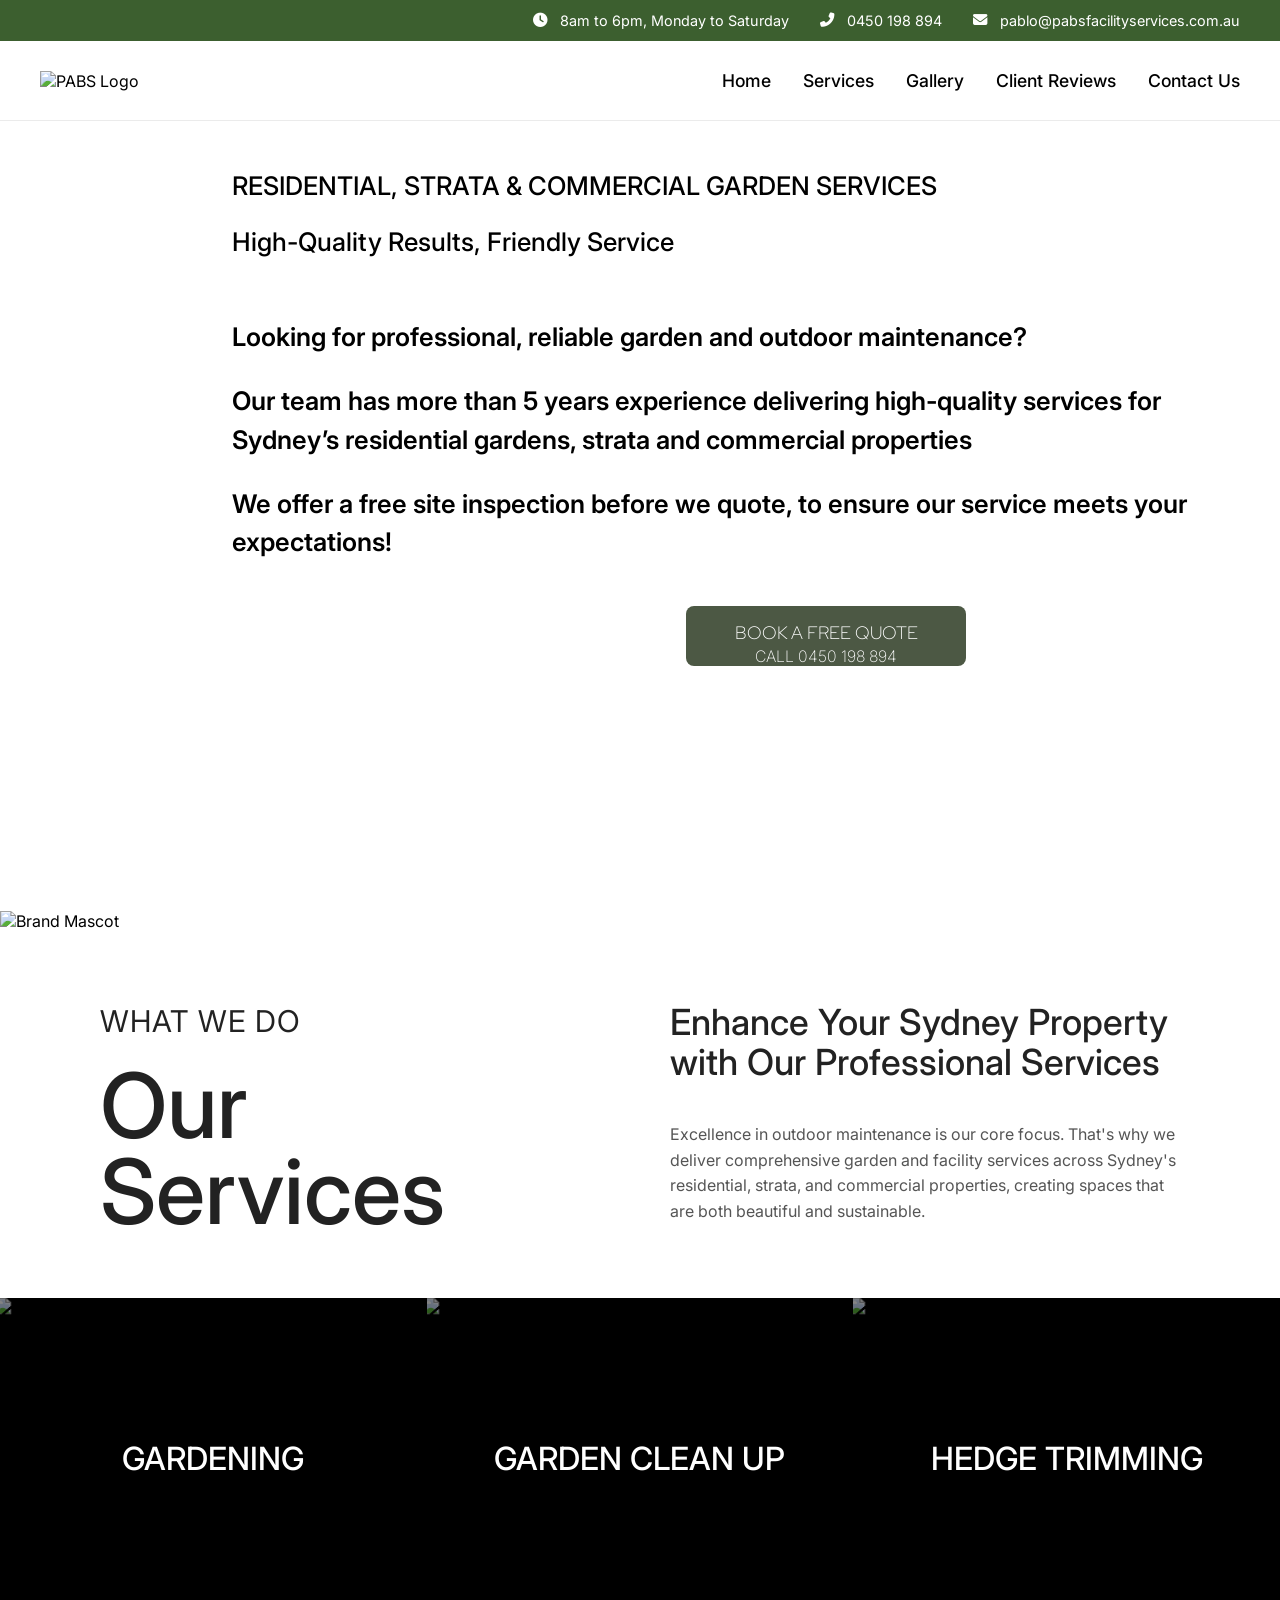
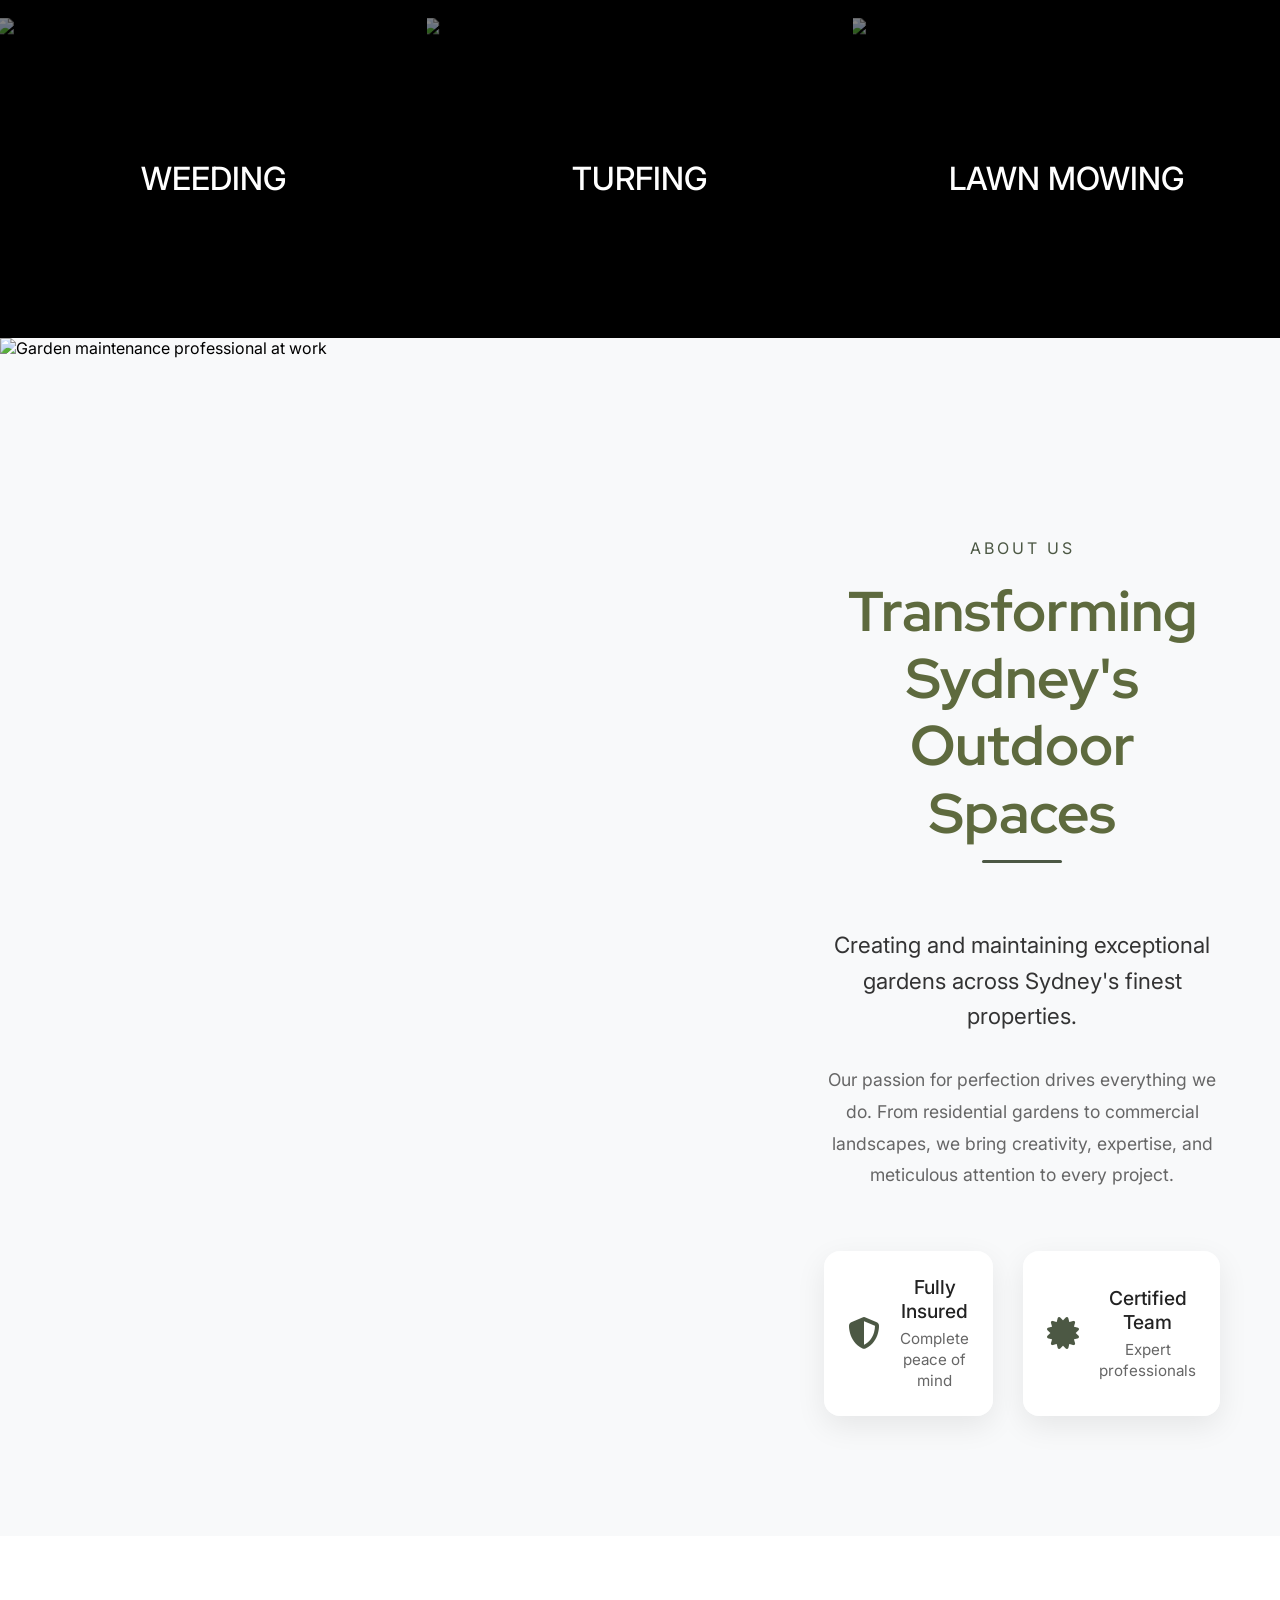
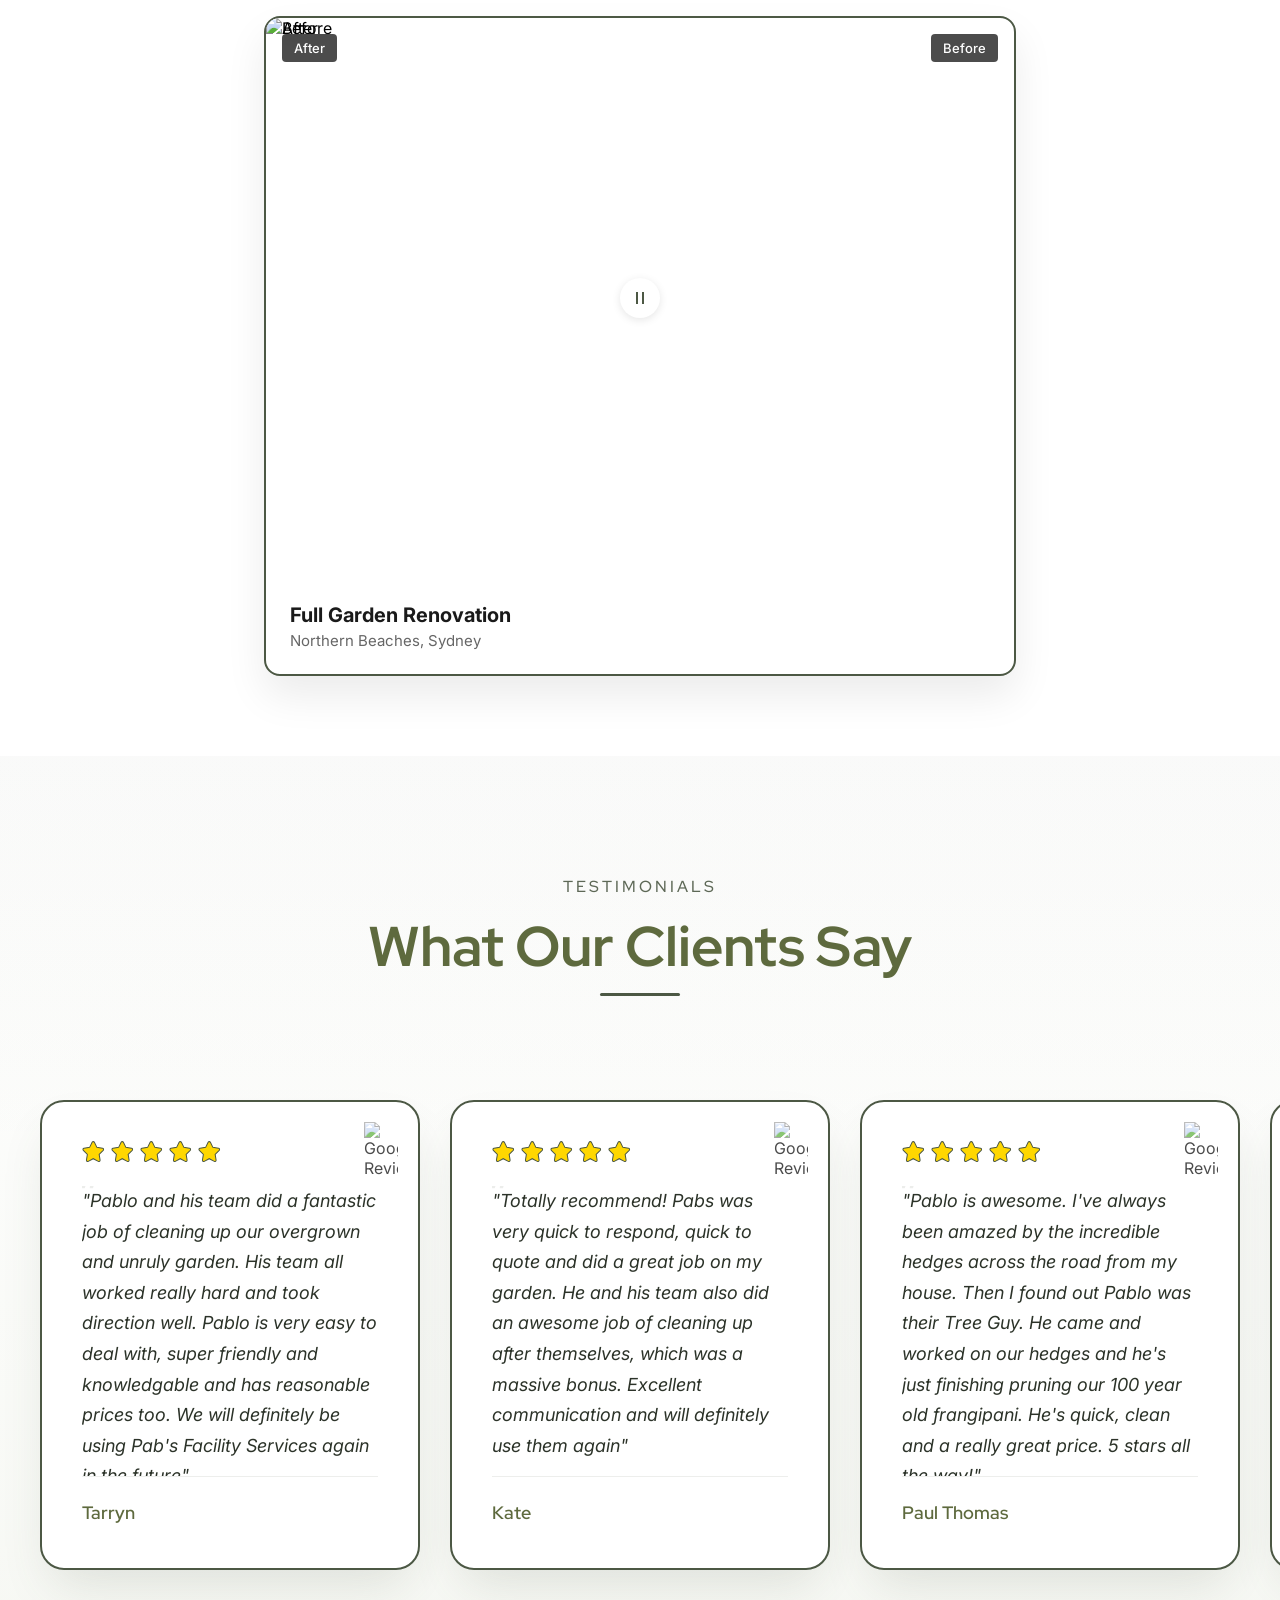
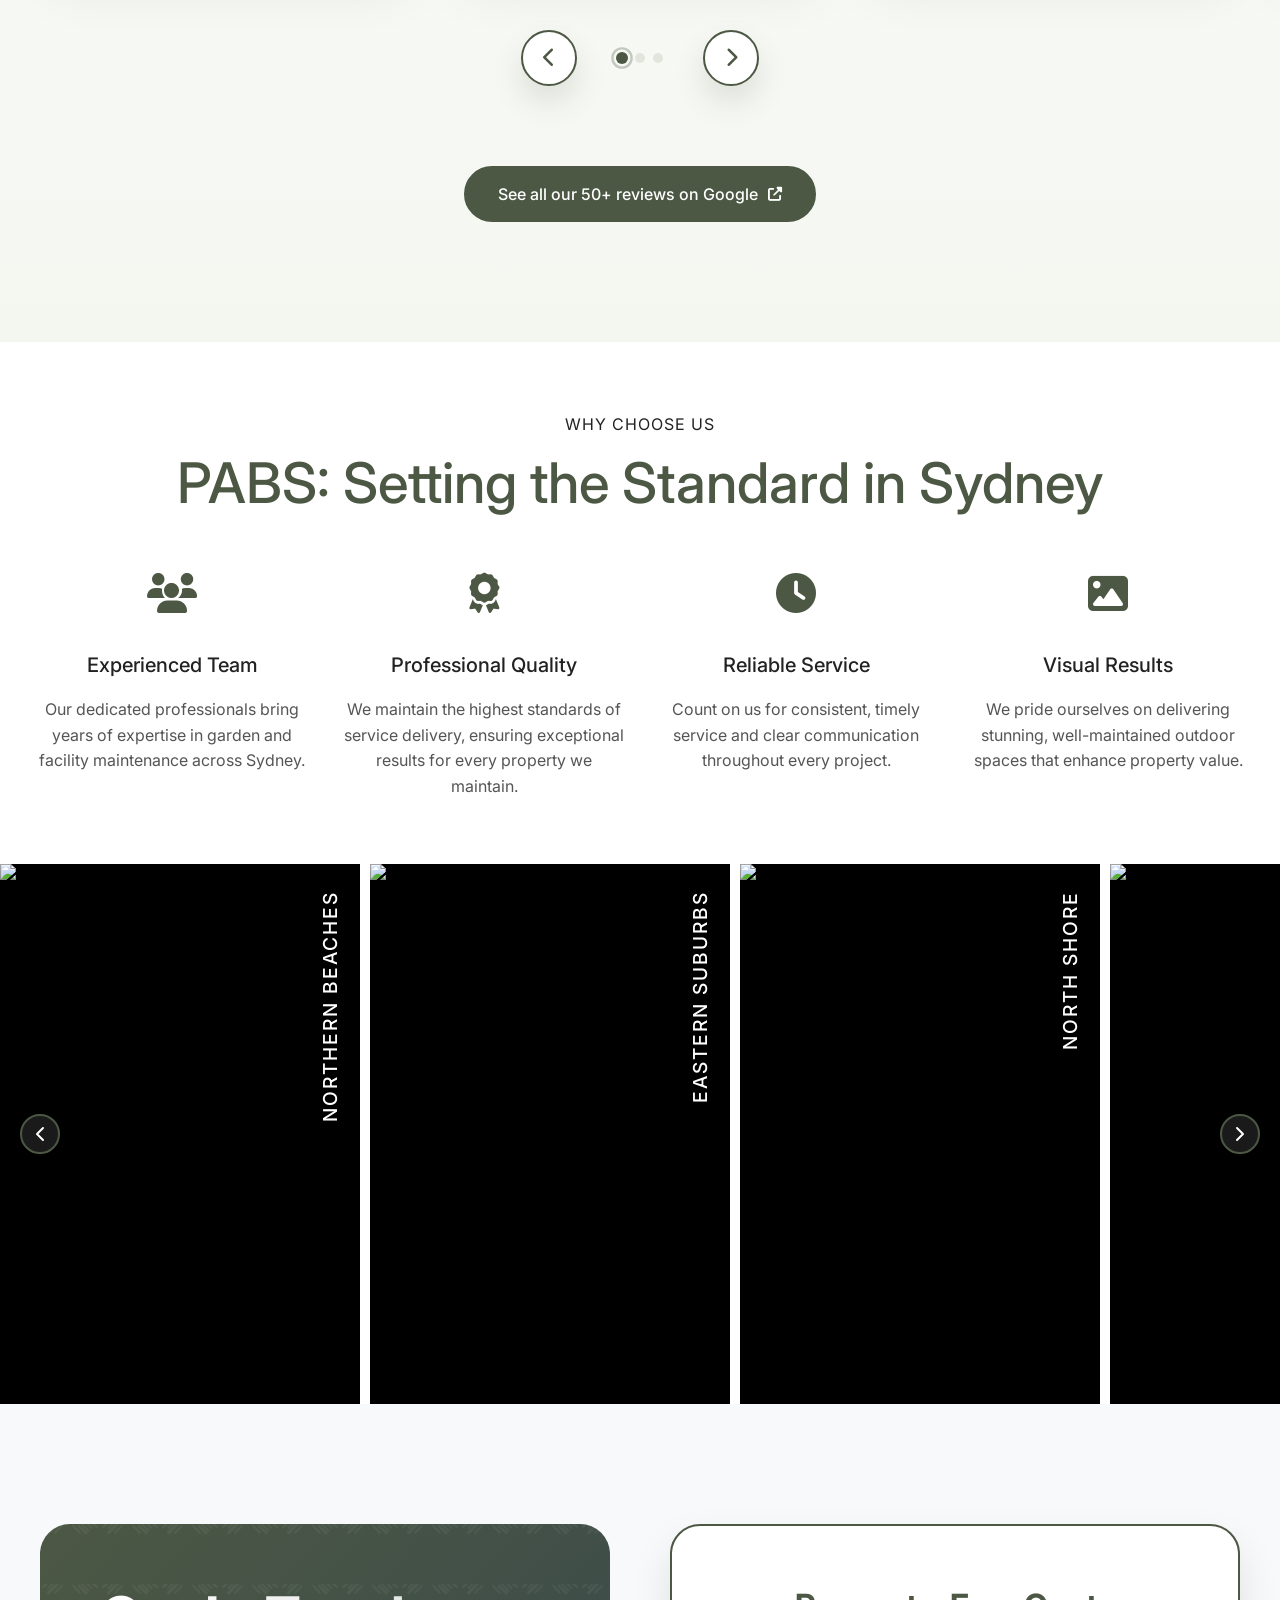
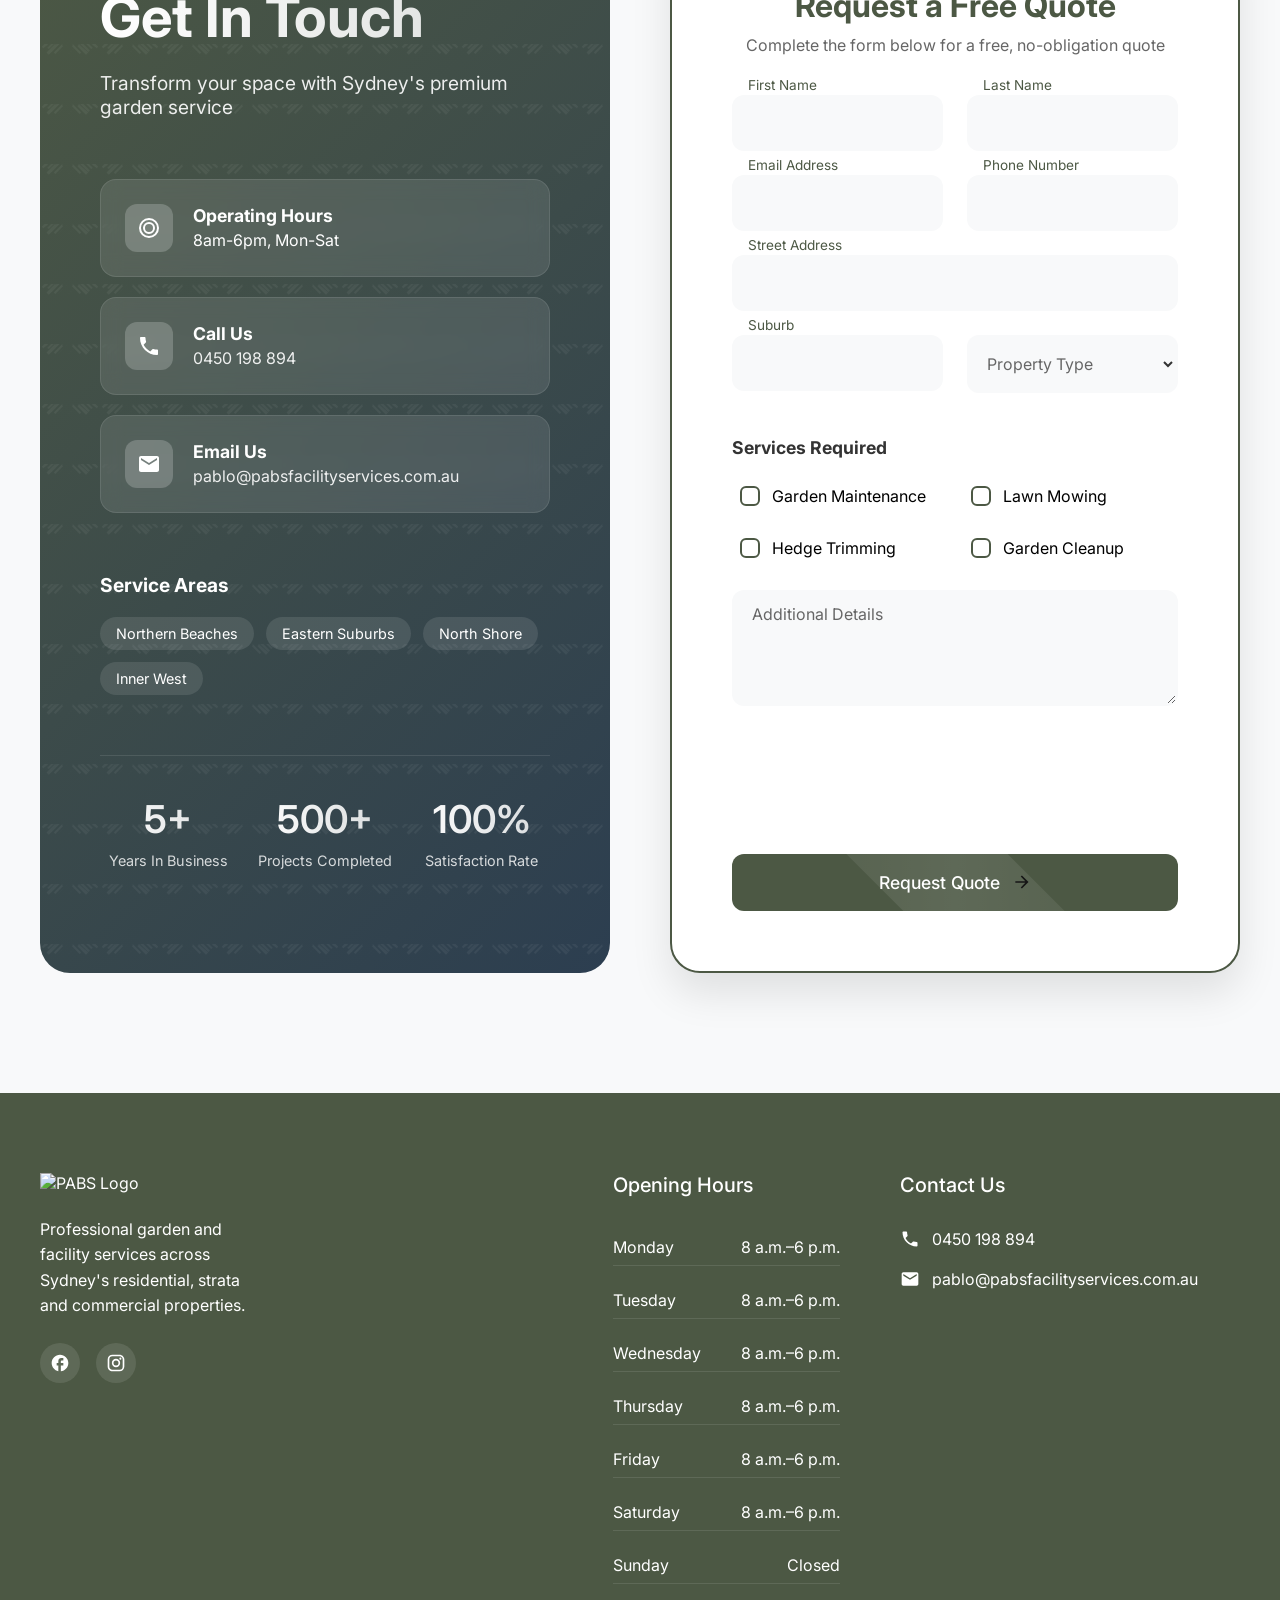
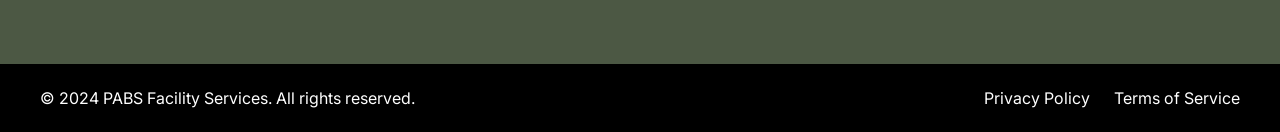
==== commit 9cbc5ccb: "Update index.html" ====
--- a/index.html
+++ b/index.html
@@ -206,7 +206,7 @@
         /* ===== HERO SECTION ===== */
 /* ===== HERO SECTION ===== */
 .hero-section {
-        position: relative;
+    position: relative;
     height: 120vh;
     background: linear-gradient(rgba(255, 255, 255, 0.45), rgba(255, 255, 255, 0.45)), url(https://i.postimg.cc/XvvvDzZV/i-Stock-1166961064-min.webp);
     background-size: cover;
@@ -217,52 +217,56 @@
 }
 
 .content-wrapper {
-    max-width: 800px;
-    margin: 0 auto;
+    width: 85%;
+    max-width: none;
+    margin-left: 15%;
     padding: 60px 40px;
     display: flex;
     flex-direction: column;
-    justify-content: center;
-    margin-top: 100px;
-    line-height: 56px;
-}
+    justify-content: flex-start; /* Changed from center */
+    margin-top: 40px; /* Reduced top margin */
+    line-height: 2.5;
+}
+
 .service-title {
-    font-size: 1.25rem;
-    font-weight: 200;
+    font-size: 1.6rem;
+    font-weight: 500;
     line-height: 1.2;
-    margin-bottom: 1rem;
+    margin-bottom: 0.5rem;
     text-align: left;
-    max-width: 700px;
 }
 
 .service-subtitle {
-    font-size: 1.25rem;
-    font-weight: 200;
-    margin-bottom: 1.5rem;
+    font-size: 1.6rem;
+    font-weight: 500;
+    margin-bottom: 2rem;
     text-align: left;
 }
 
-
 .service-description {
-    font-size: 1rem;
+    font-size: 1.6rem;
     line-height: 1.5;
-    max-width: 800px;
-    margin: 1rem 0;
+    margin: 0.8rem 0;
     text-align: left;
+    font-weight:600;
 }
 
 .cta-main {
     width: auto;
-    padding: 15px 30px;
-    margin: 2rem auto; /* Keep CTA centered */
+    padding: 15px 40px;
+    margin: 3rem 0; /* Changed to align left with text */
     text-align: center;
+    align-self: center;
+    position: relative;
+    left: 50%;
+    transform: translateX(-50%);
 }
 
 .brand-mascot {
     position: absolute;
-    left: 15%;
-    bottom: 20%;
-    width: 200px;
+    left: 0%;
+    bottom: 0%;
+    width: 220px;
     z-index: 2;
 }
 /* ===== CTA BUTTON ===== */
@@ -284,6 +288,7 @@
     position: relative;
     overflow: hidden;
     font-family: "Red Hat Display", serif;
+    margin-left: -50px;
 }
 
 .cta-main::before {
@@ -291,16 +296,7 @@
     position: absolute;
     top: 0;
 }
-/* ===== MASCOT LOGO ===== */
-.brand-mascot {
-    width: 200px;
-    position: absolute;
-    left: 5%;
-    bottom: 15%;
-    z-index: 100;
-    transition: all 0.3s ease;
-}
-        /* ===== CTA BUTTON ===== */
+
 
 
         .cta-main:hover::before {
@@ -525,11 +521,16 @@
             
 
             <p class="service-description">
-                Looking for professional, reliable garden and outdoor maintenance? Our team delivers high-quality services for Sydney's residential gardens, strata and commercial properties.
+                Looking for professional, reliable garden and outdoor maintenance?
             </p>
 
             <p class="service-description">
-                We offer a free site inspection before we quote, to ensure our service meets your expectations!
+                Our team has more than 5 years experience delivering high-quality services
+for Sydney’s residential gardens, strata and commercial properties
+            </p>
+            <p class="service-description">
+                We offer a free site inspection before we quote, to ensure our service meets
+your expectations!
             </p>
 
             <button class="cta-main">
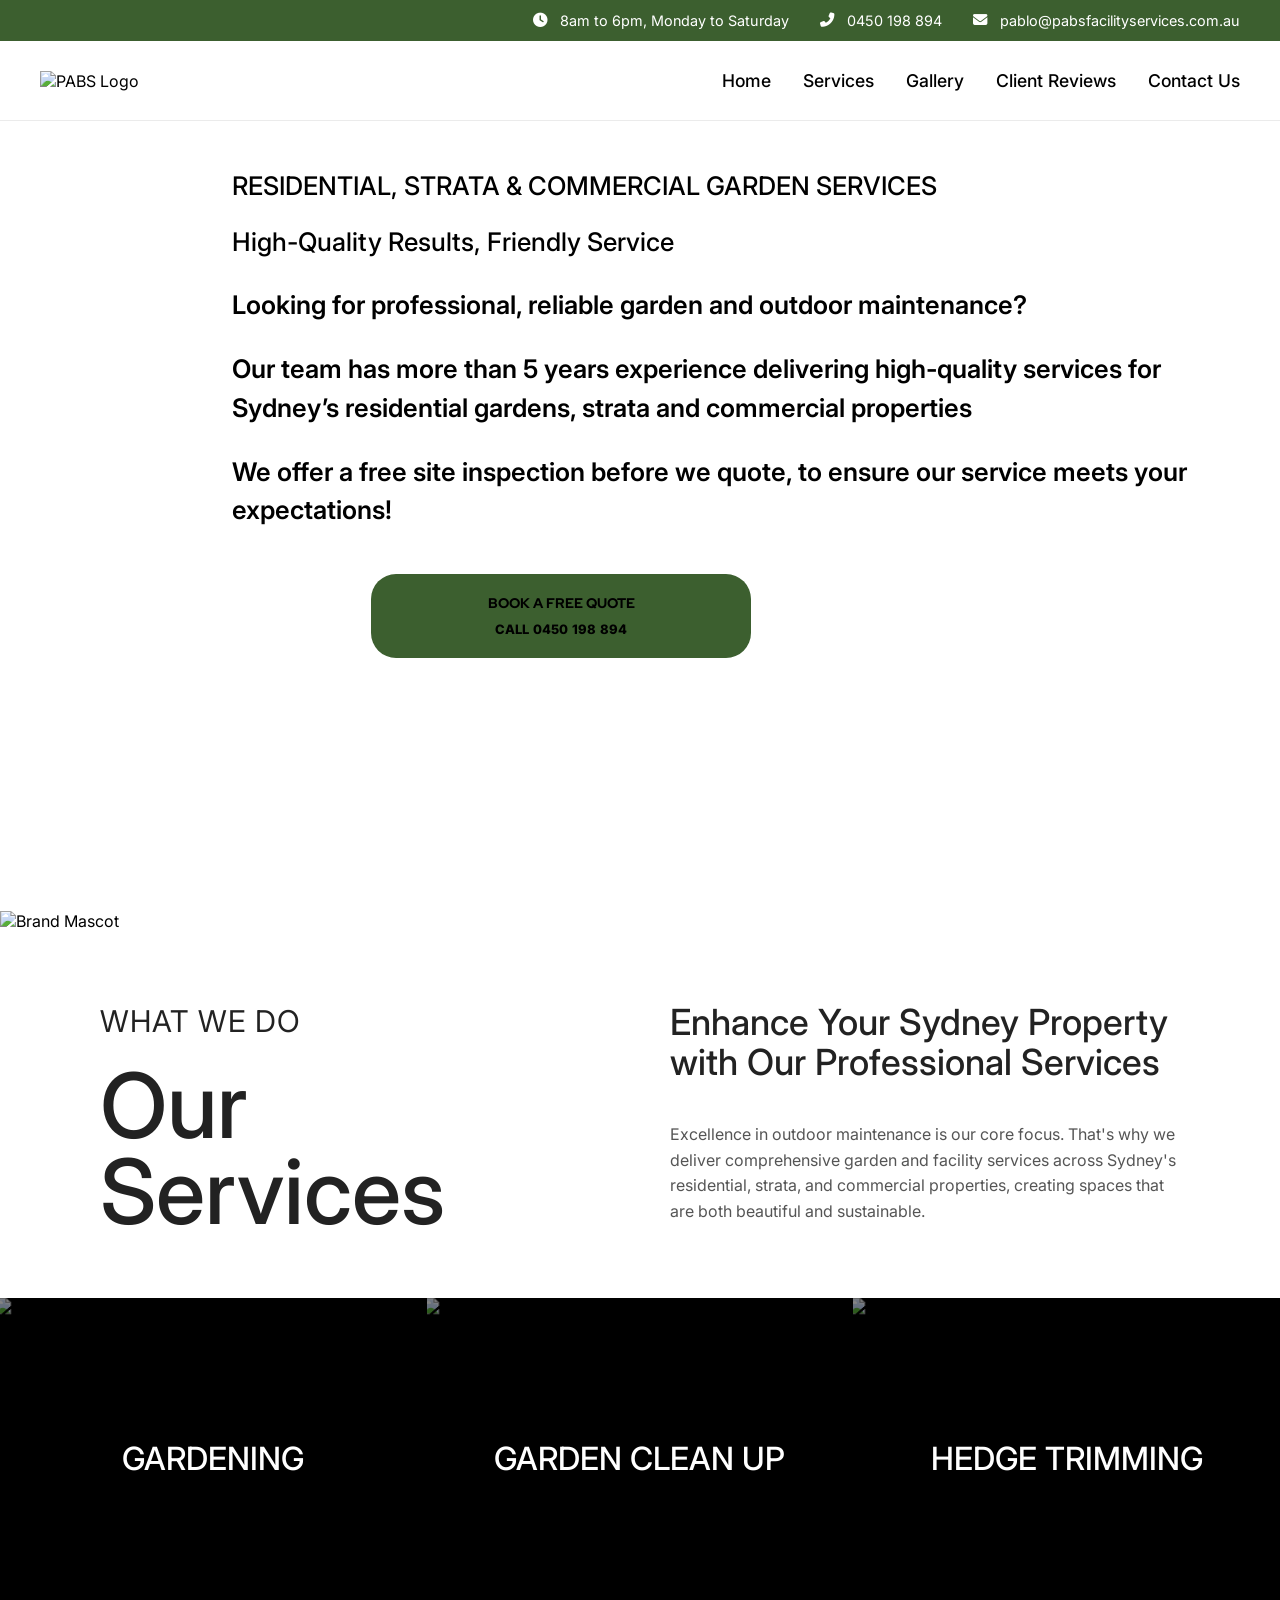
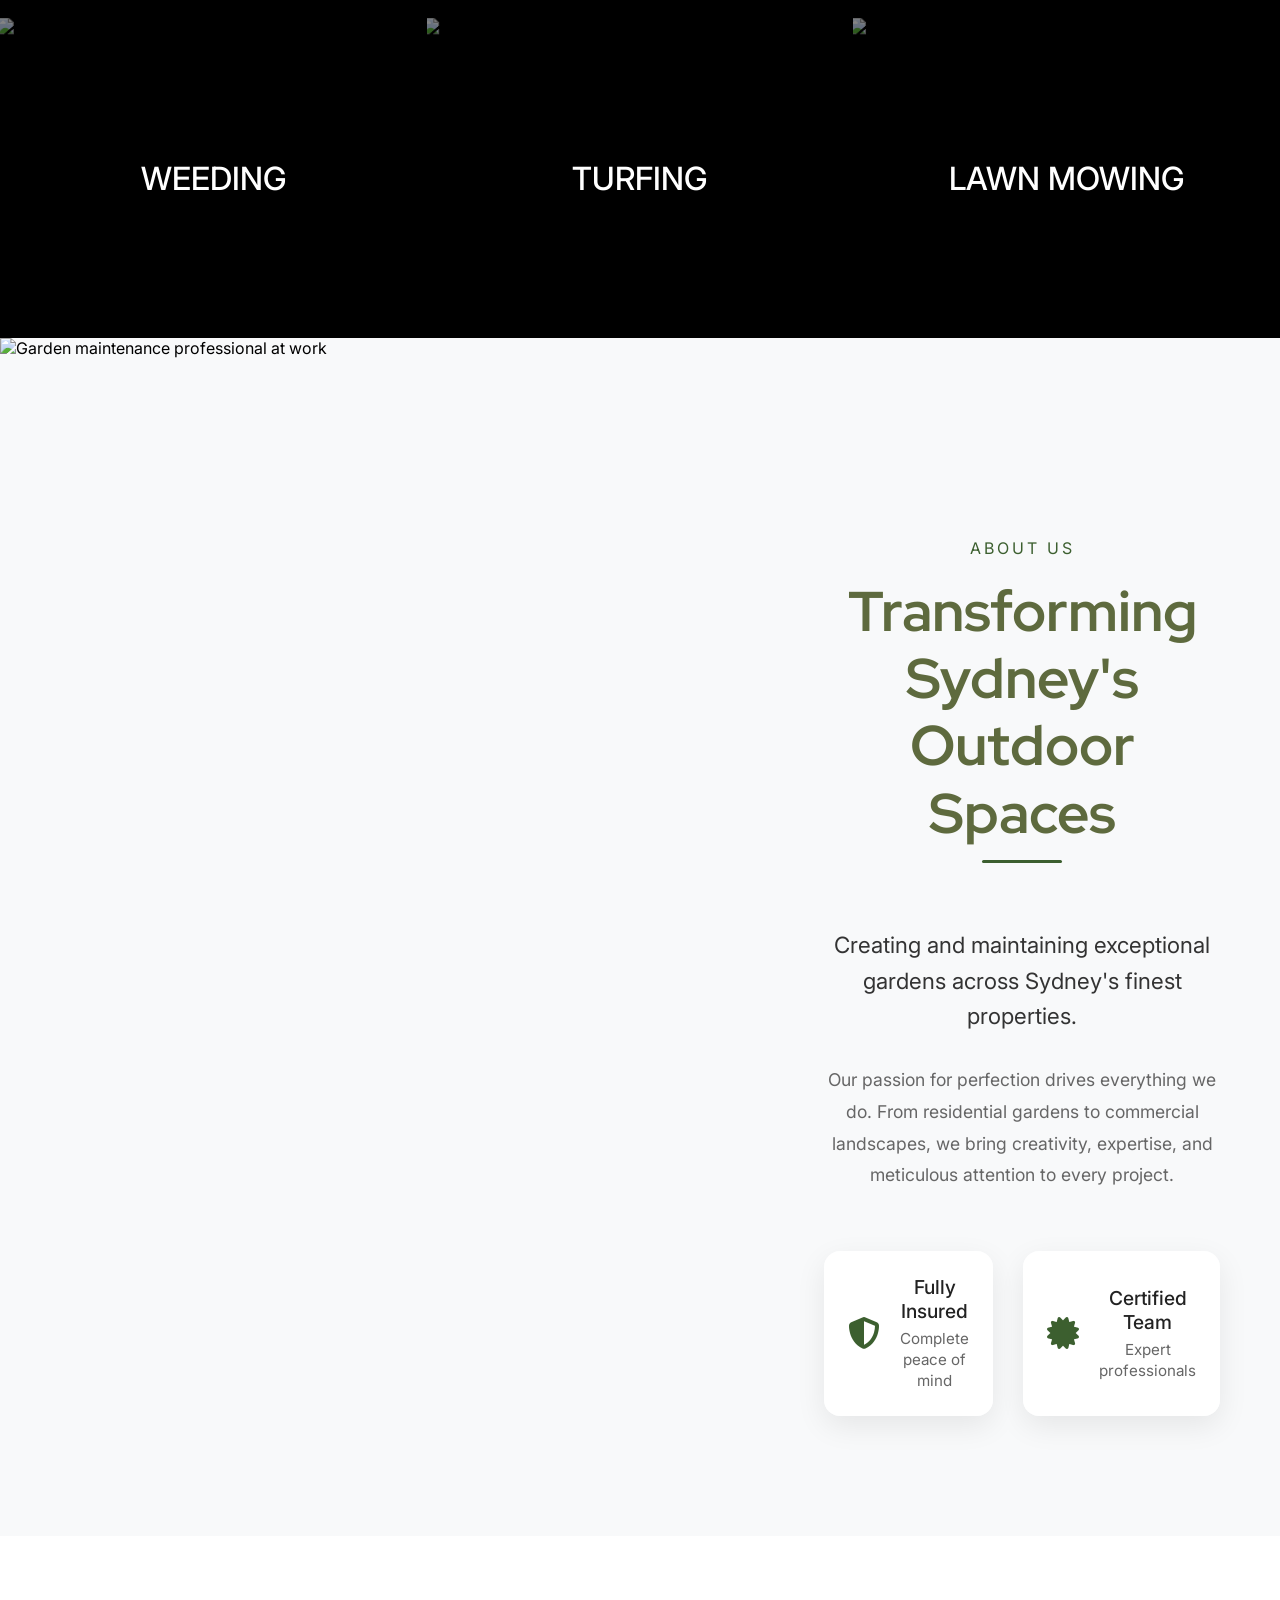
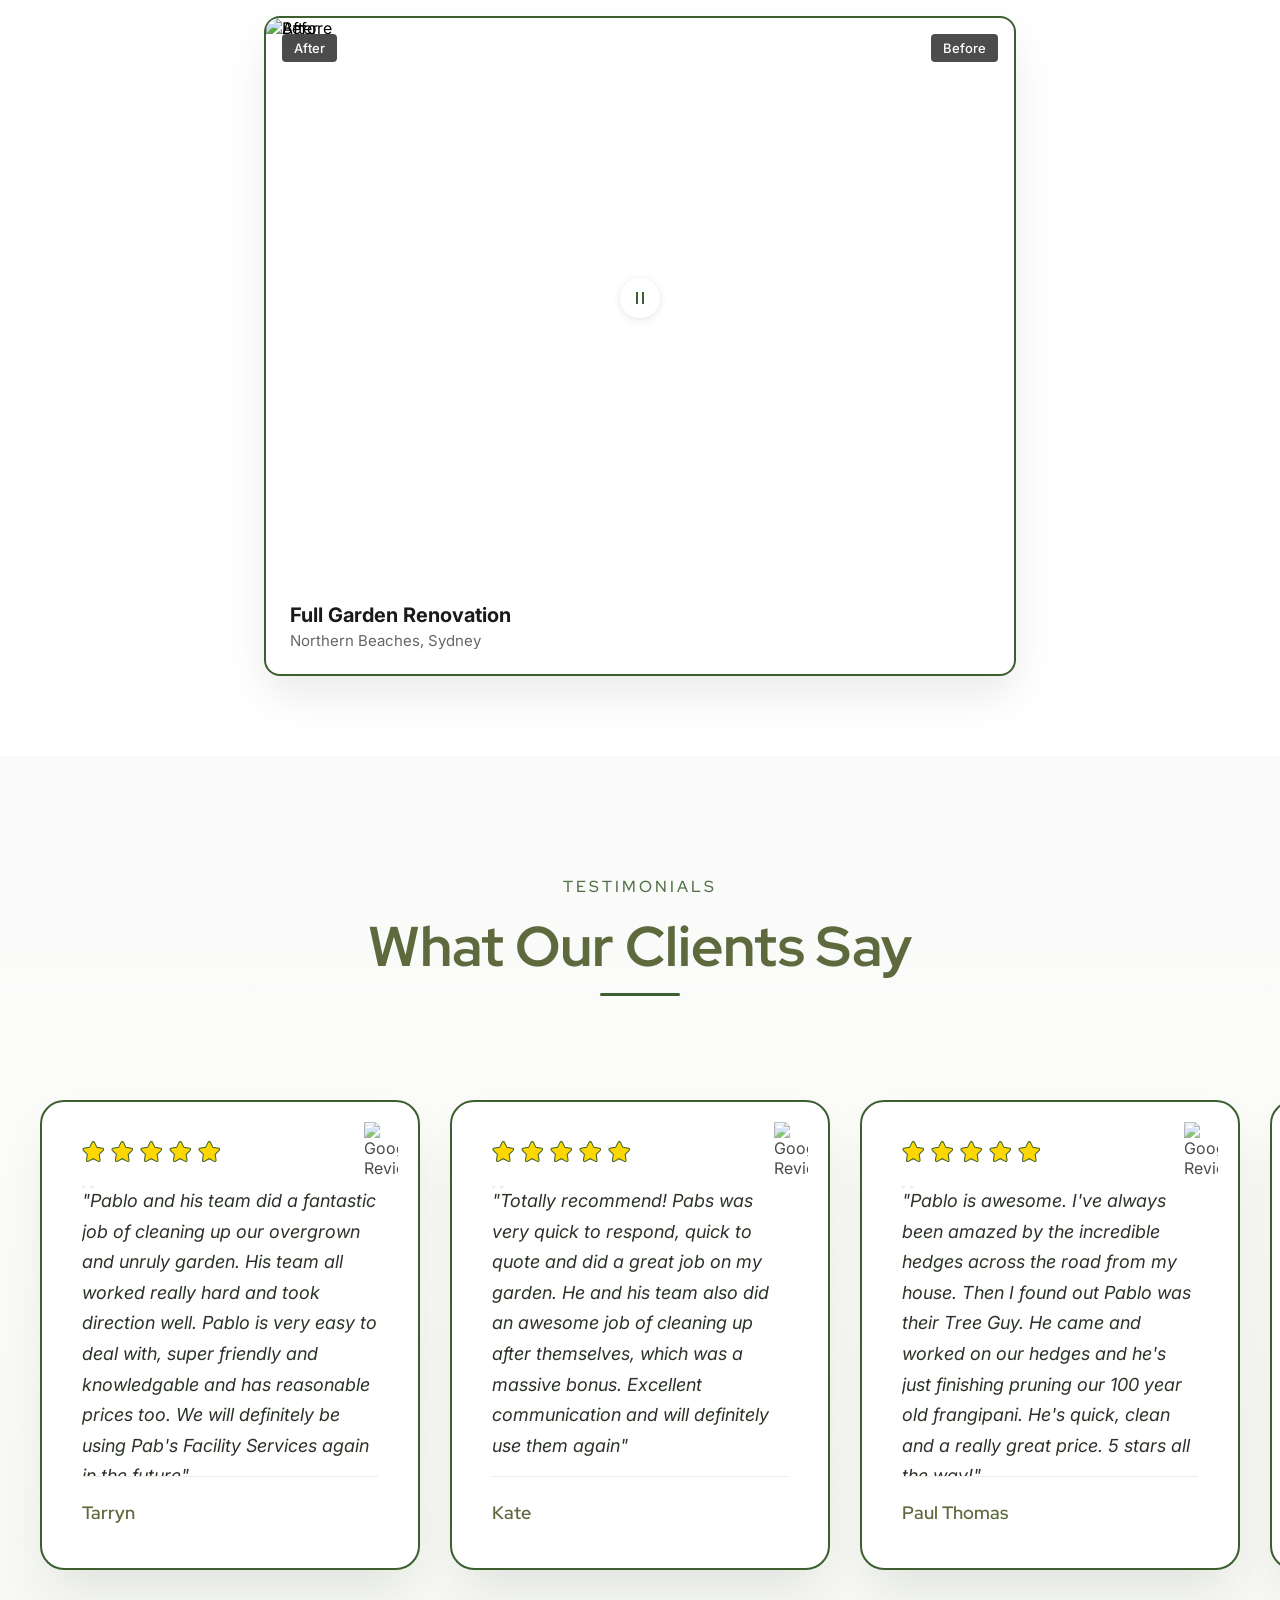
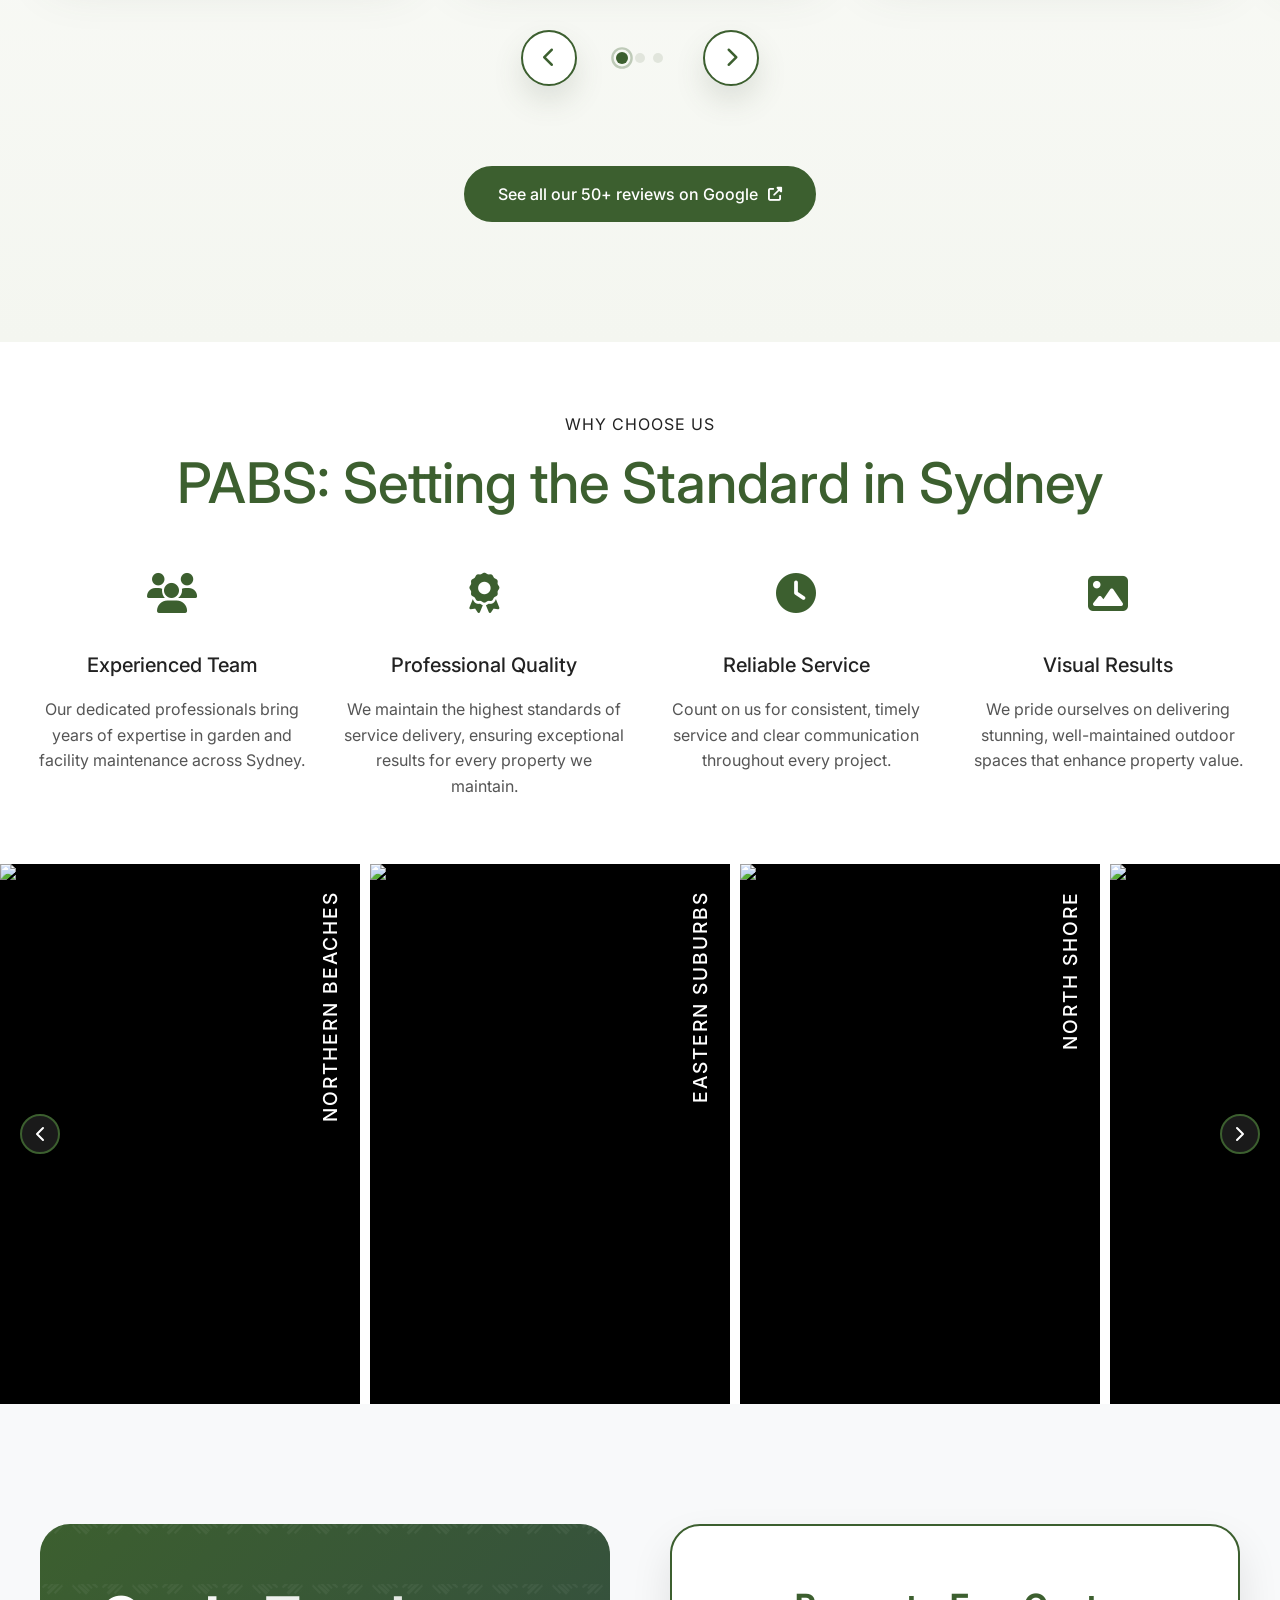
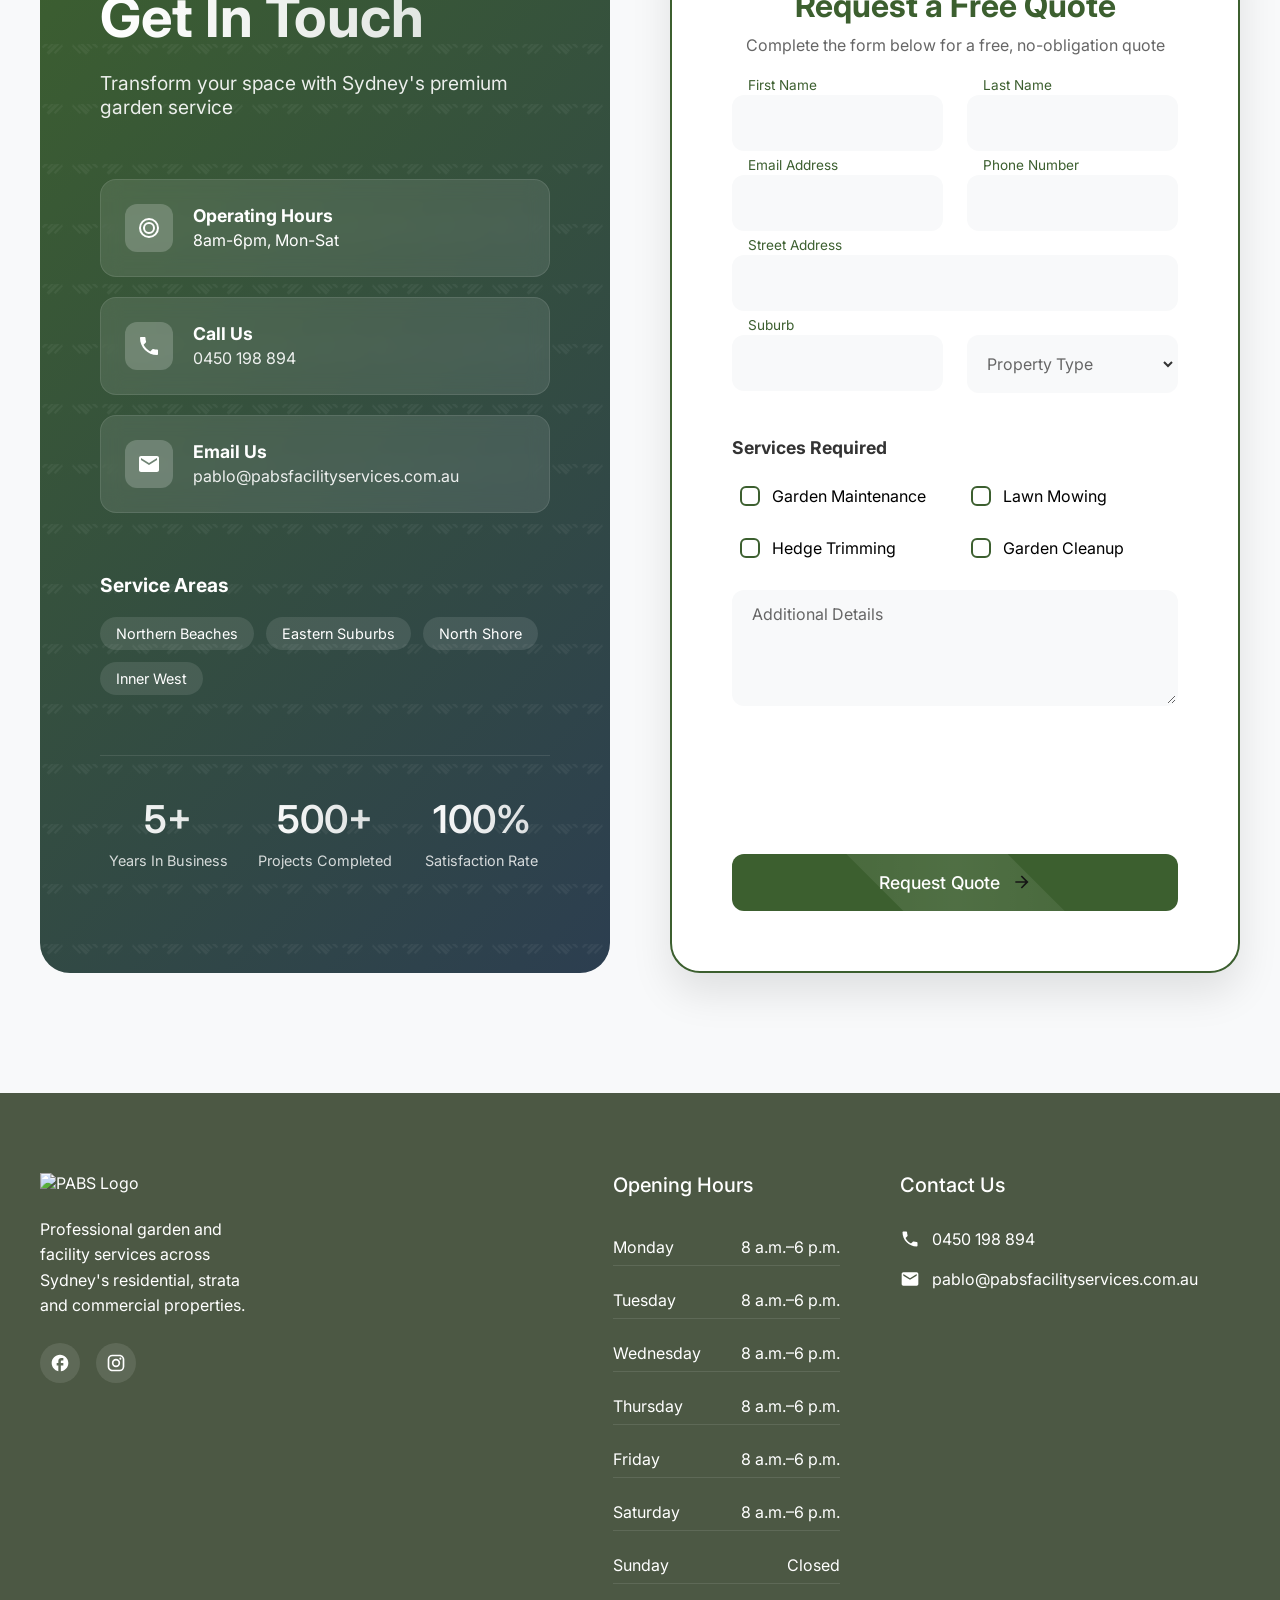
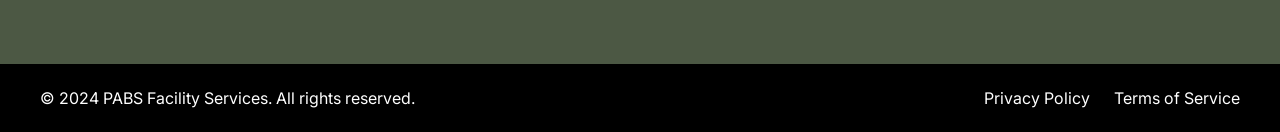
==== commit 59de95b1: "Update index.html" ====
--- a/index.html
+++ b/index.html
@@ -14,7 +14,7 @@
     
     <style>
         :root {
-            --brand-green: #4C5844;
+            --brand-green: #3c5f2f;
             --header-green: #5E6A3E;
             --pure-white: #FFFFFF;
             --pure-black: #000000;
@@ -194,7 +194,7 @@
         }
 
         .nav-logo {
-            width: 180px;
+            width: 280px;
             height: auto;
             transition: transform 0.3s ease;
             animation: slideInLeft 0.8s 0.4s ease-out backwards;
@@ -239,7 +239,7 @@
 .service-subtitle {
     font-size: 1.6rem;
     font-weight: 500;
-    margin-bottom: 2rem;
+    
     text-align: left;
 }
 
@@ -248,7 +248,7 @@
     line-height: 1.5;
     margin: 0.8rem 0;
     text-align: left;
-    font-weight:600;
+    font-weight: 600;
 }
 
 .cta-main {
@@ -269,34 +269,39 @@
     width: 220px;
     z-index: 2;
 }
-/* ===== CTA BUTTON ===== */
 .cta-main {
-    background: var(--brand-green);
-    color: var(--pure-white);
-    width: 280px;
-    height: 60px;
+    background: #3c5f2f;
+    color: black;
+    width: auto;
+    min-width: 380px; /* Increased for wider button */
+    padding: 20px 50px; /* Increased padding for bigger button */
     border: none;
-    border-radius: 8px;
-    font-weight: 200;
-    font-size: 1.1rem;
-    margin: 2rem auto; /* Changed to auto for horizontal centering */
-    display: block;
-    transition: all 0.3s ease;
+    border-radius: 25px;
+    font-weight: 800;
+    font-size: 0.9rem; /* Smaller font */
+    text-transform: uppercase;
+    display: flex;
+    flex-direction: column;
+    align-items: center;
+    justify-content: center;
+    gap: 8px; /* Slightly more space between lines */
+    margin: 2rem 0 2rem -400px;
+    margin-right: 95%; /* Keeping your perfect positioning */
     cursor: pointer;
     opacity: 0;
     animation: scaleUp 0.8s 1.4s ease-out forwards;
     position: relative;
     overflow: hidden;
     font-family: "Red Hat Display", serif;
-    margin-left: -50px;
-}
-
-.cta-main::before {
-    content: '';
-    position: absolute;
-    top: 0;
-}
-
+    line-height: 1.3;
+}
+
+/* Style for the second line of text */
+.cta-main span {
+    font-size: 0.85rem; /* Even smaller for second line */
+    font-weight: 800;
+    letter-spacing: 0.2px;
+}
 
 
         .cta-main:hover::before {
@@ -385,6 +390,80 @@
                 position: static;
                 margin: 0 auto;
             }
+            @media (max-width: 768px) {
+    /* Reset the hero section for mobile */
+    .hero-section {
+        position: relative;
+        height: 100vh;
+        margin: 0;
+        padding: 0;
+        background: linear-gradient(rgba(255,255,255,0.45), rgba(255,255,255,0.45)),
+                    url('https://i.postimg.cc/XvvvDzZV/i-Stock-1166961064-min.webp');
+        background-size: cover;
+        background-position: center;
+        display: flex;
+        flex-direction: column;
+    }
+
+    /* Reset content wrapper */
+    .content-wrapper {
+        width: 100%;
+        max-width: 100%;
+        margin: 0;
+        
+       
+        display: flex;
+        flex-direction: column;
+        align-items: center;
+        line-height: normal;
+    }
+
+    /* Style title for mobile */
+    .service-title {
+        font-size: 1.8rem;
+        font-weight: 500;
+        text-align: center;
+        margin: 0 0 15px 0;
+        max-width: 90%;
+        line-height: 1.3;
+    }
+
+    /* Style descriptions */
+    .service-description {
+        font-size: 1.1rem;
+        text-align: center;
+        margin: 10px auto;
+        max-width: 90%;
+        line-height: 1.4;
+    }
+
+    /* Completely reset and restyle the button for mobile */
+    .cta-main {
+        width: 90%;
+        max-width: 320px;
+        margin: 20px auto;
+        padding: 15px 20px;
+        background: var(--brand-green);
+        border-radius: 25px;
+        position: static; /* Reset positioning */
+        transform: none;
+        display: flex;
+        flex-direction: column;
+        align-items: center;
+        gap: 5px;
+        font-size: 0.9rem;
+        margin-left: auto;
+        margin-right: auto;
+    }
+
+    .cta-main span {
+        font-size: 0.85rem;
+    }
+
+    /* Hide mascot */
+    .brand-mascot {
+        display: none;
+    }
 
             .service-title {
                 font-size: 2.4rem;
@@ -401,9 +480,7 @@
                 margin-top: -120%;
             }
 
-            .content-wrapper {
-                padding-top: 60px;
-            }
+            
 
             .cta-main {
                 width: 90%;
@@ -460,6 +537,12 @@
             overflow: hidden;
             text-overflow: ellipsis;
         }
+    }
+}
+@media (max-width: 768px) {
+    .contact-item .fa-clock,
+    .contact-item:has(.fa-clock) {
+        display: none;
     }
 }
     </style>
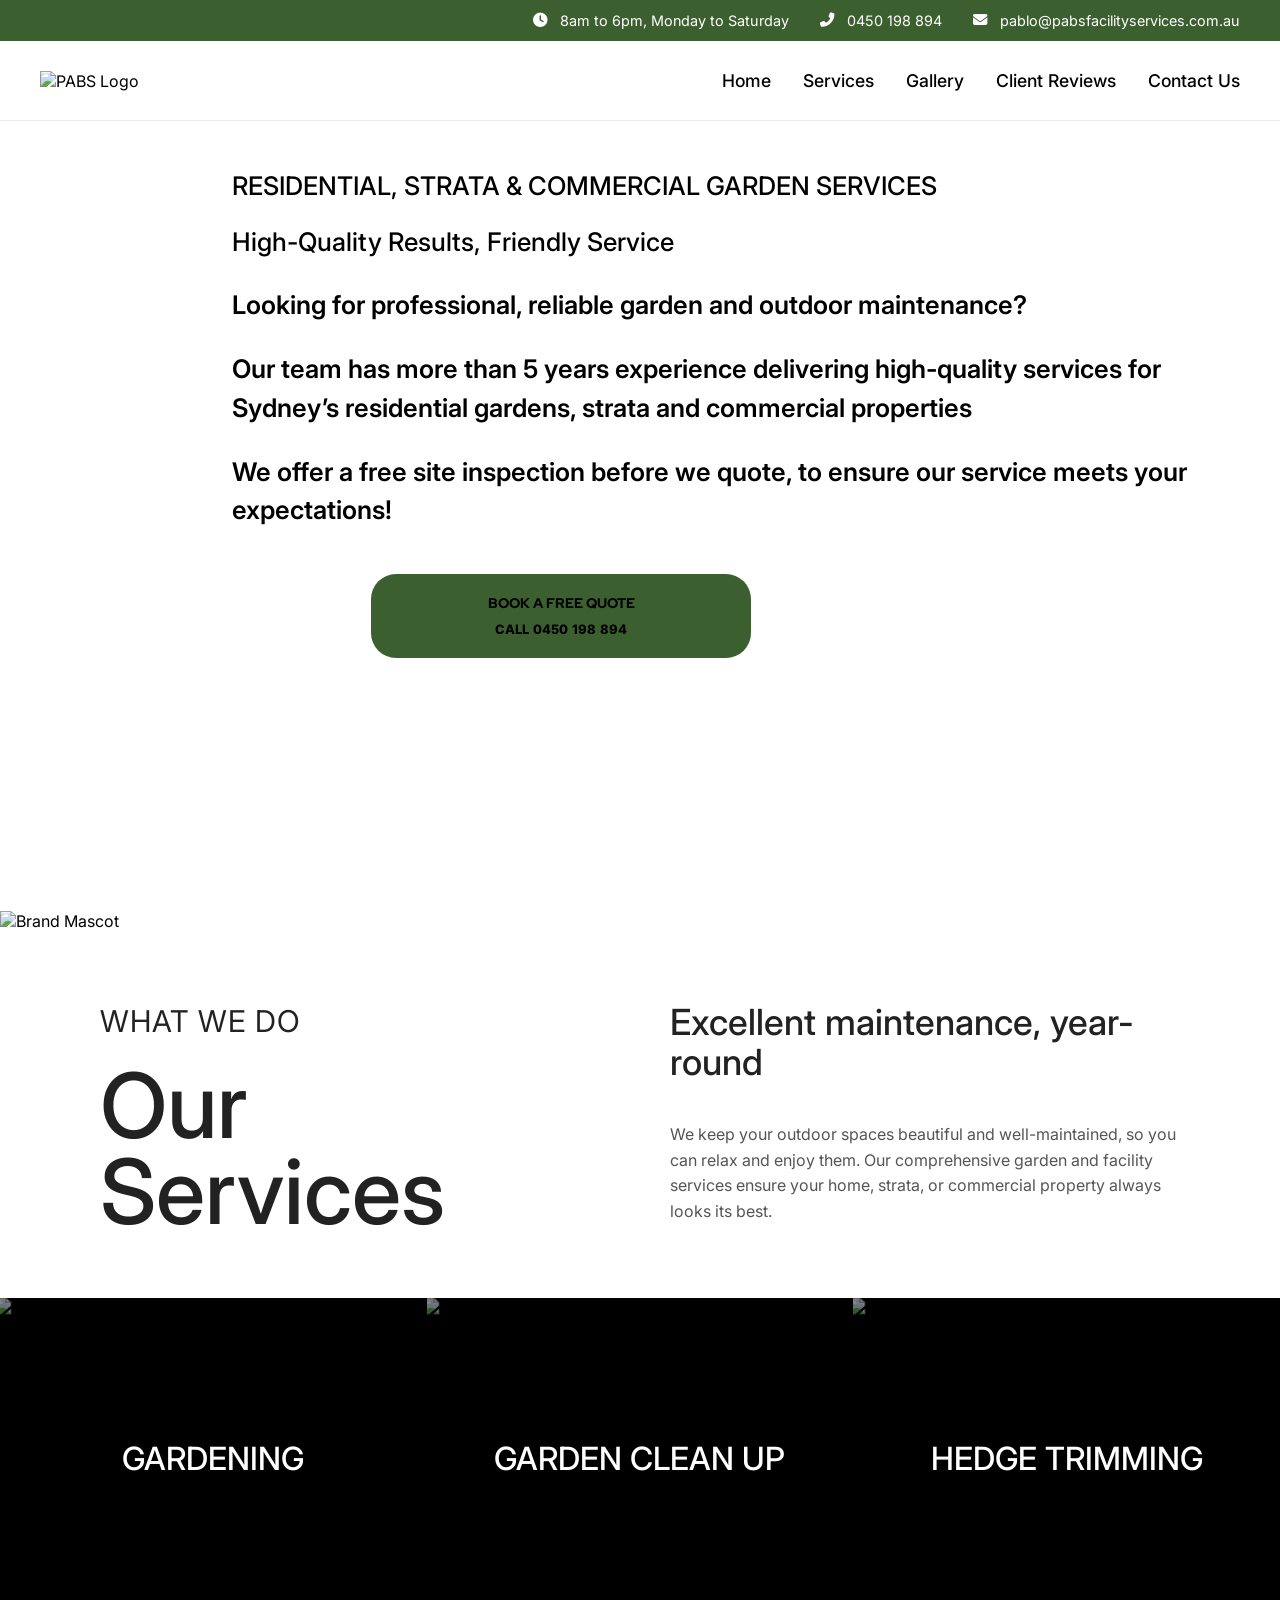
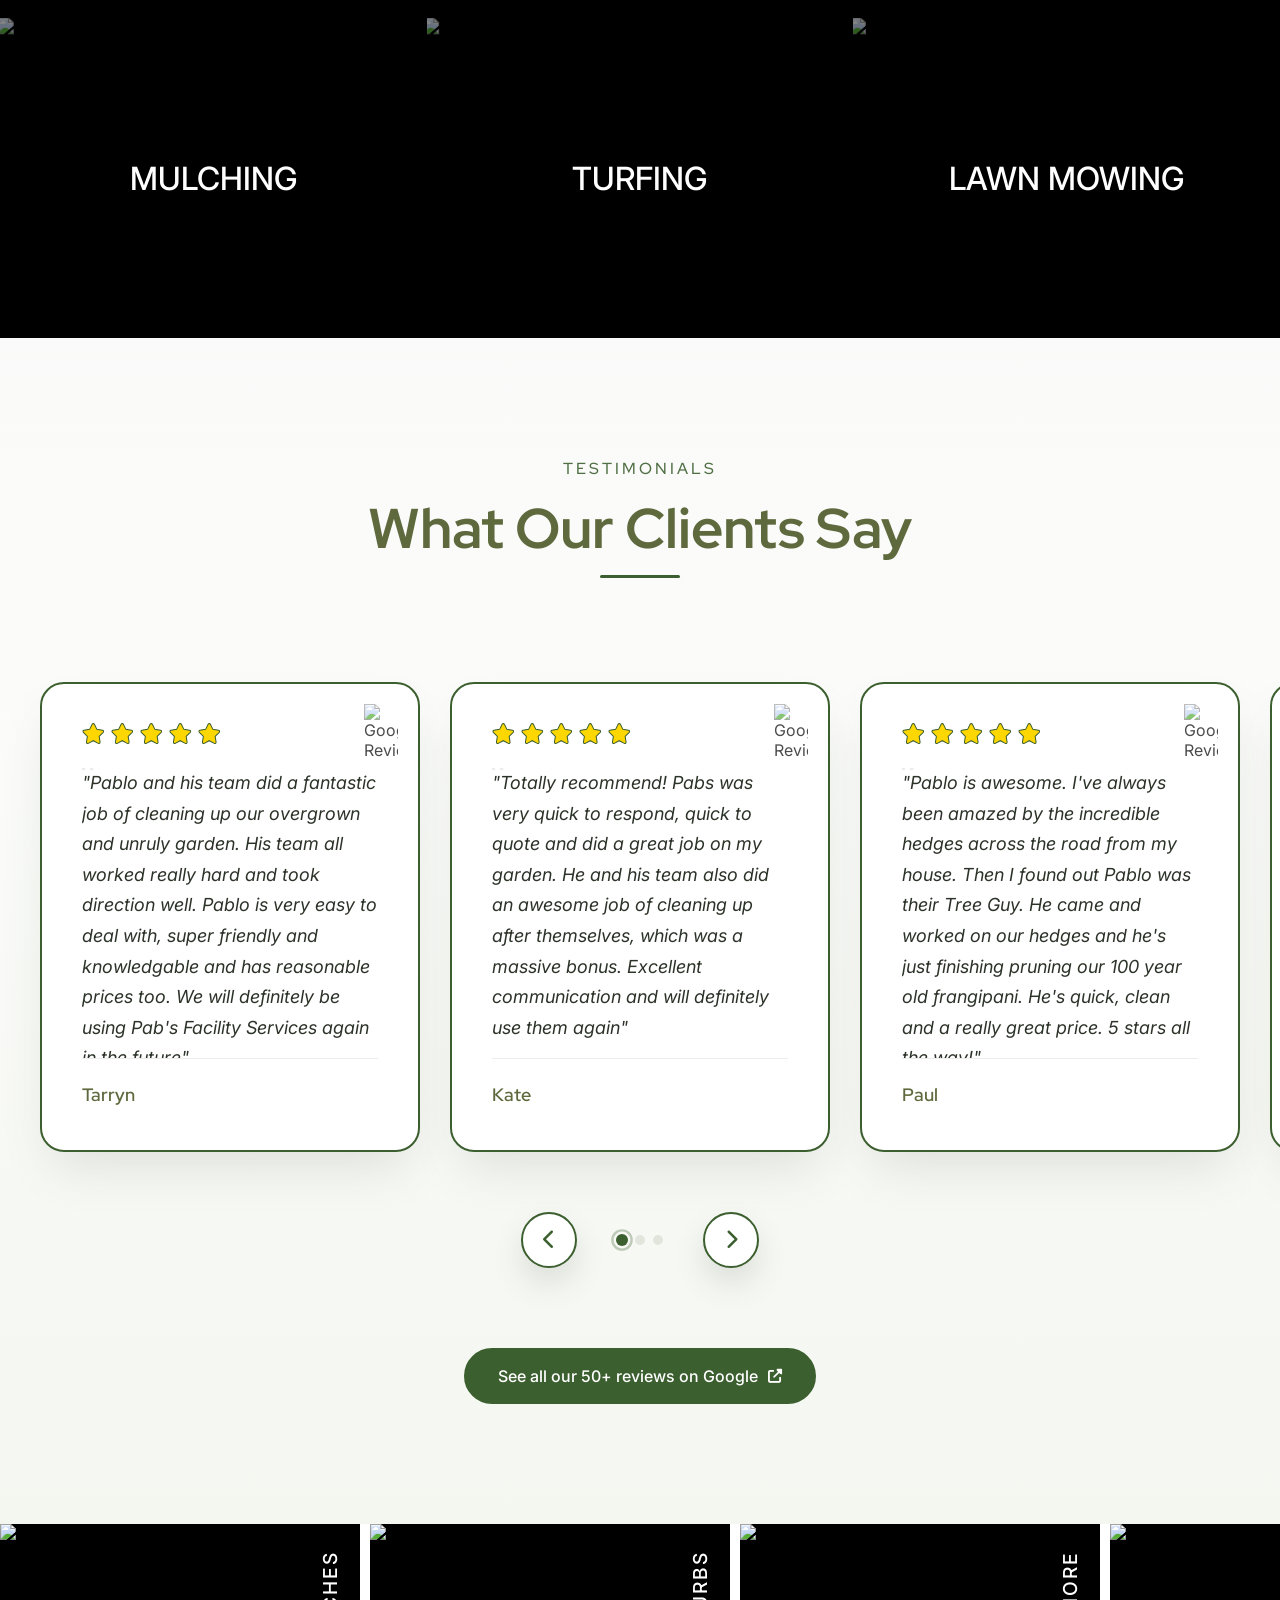
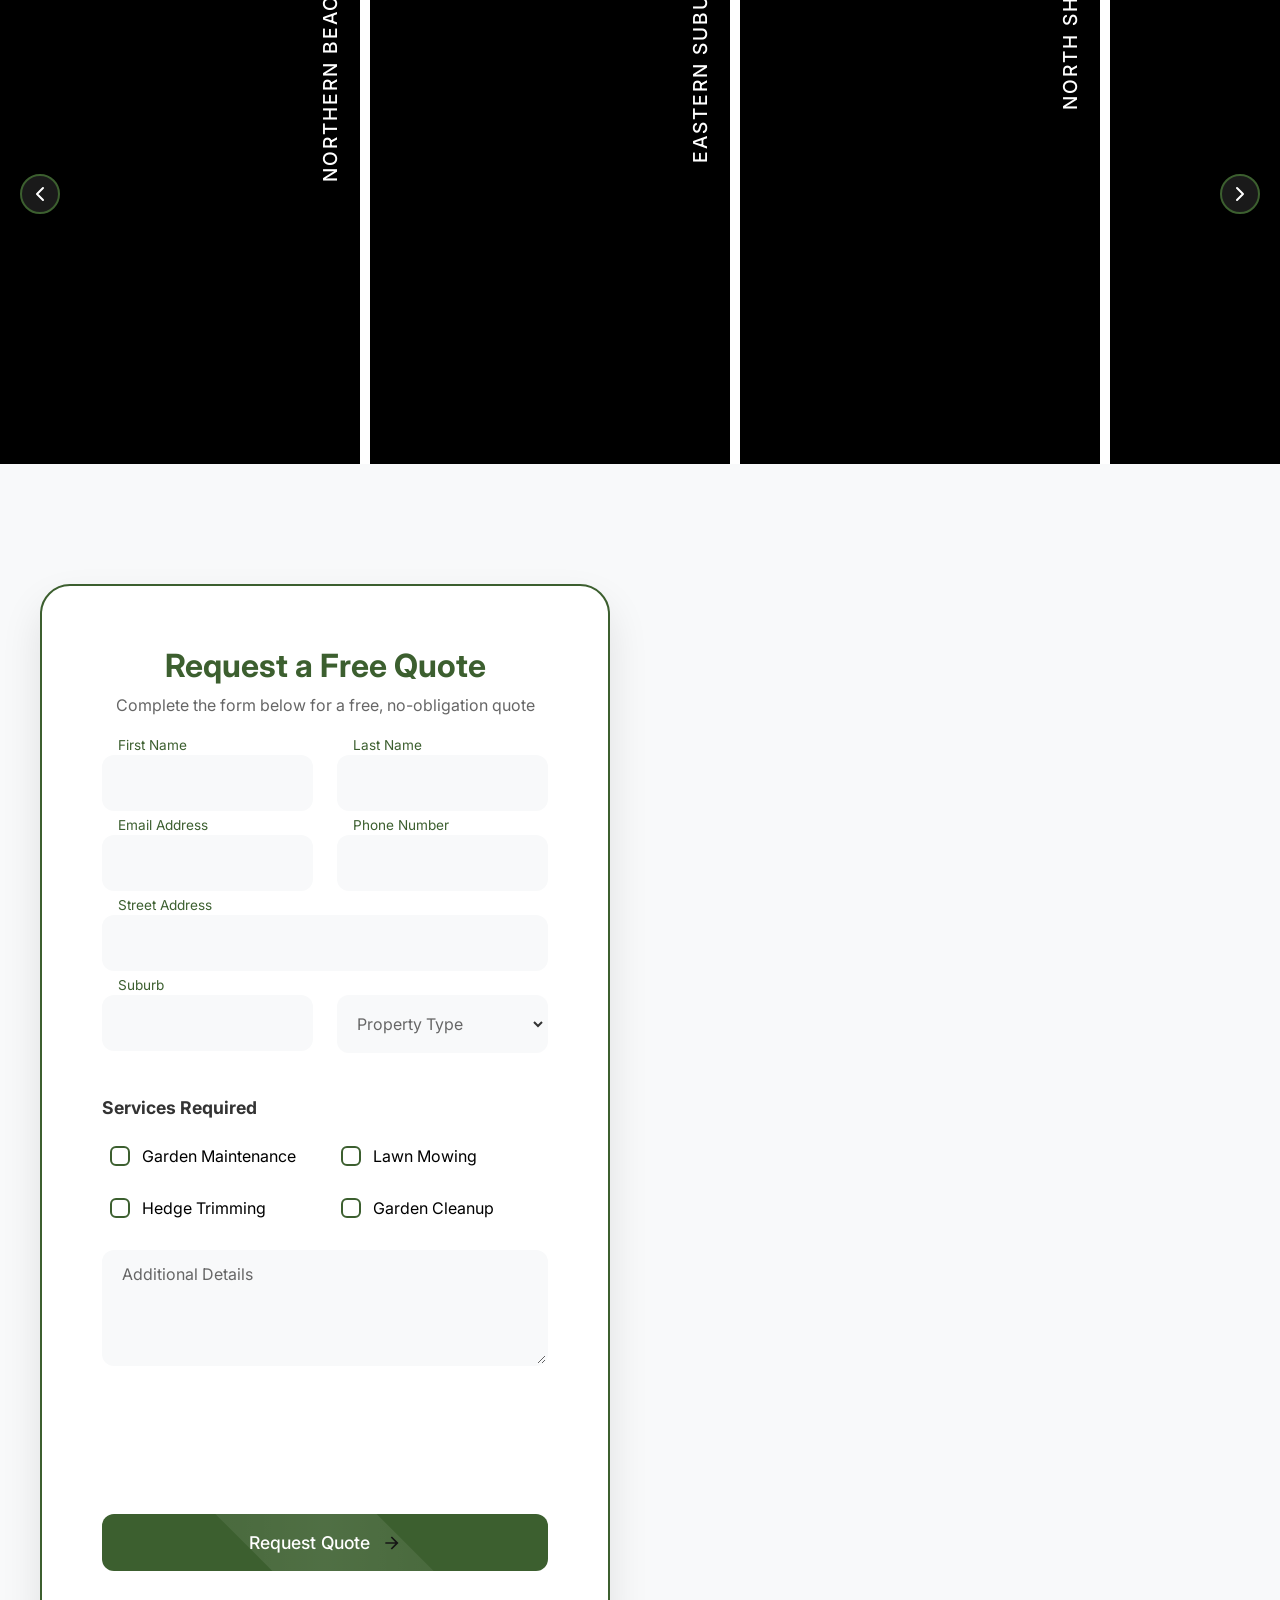
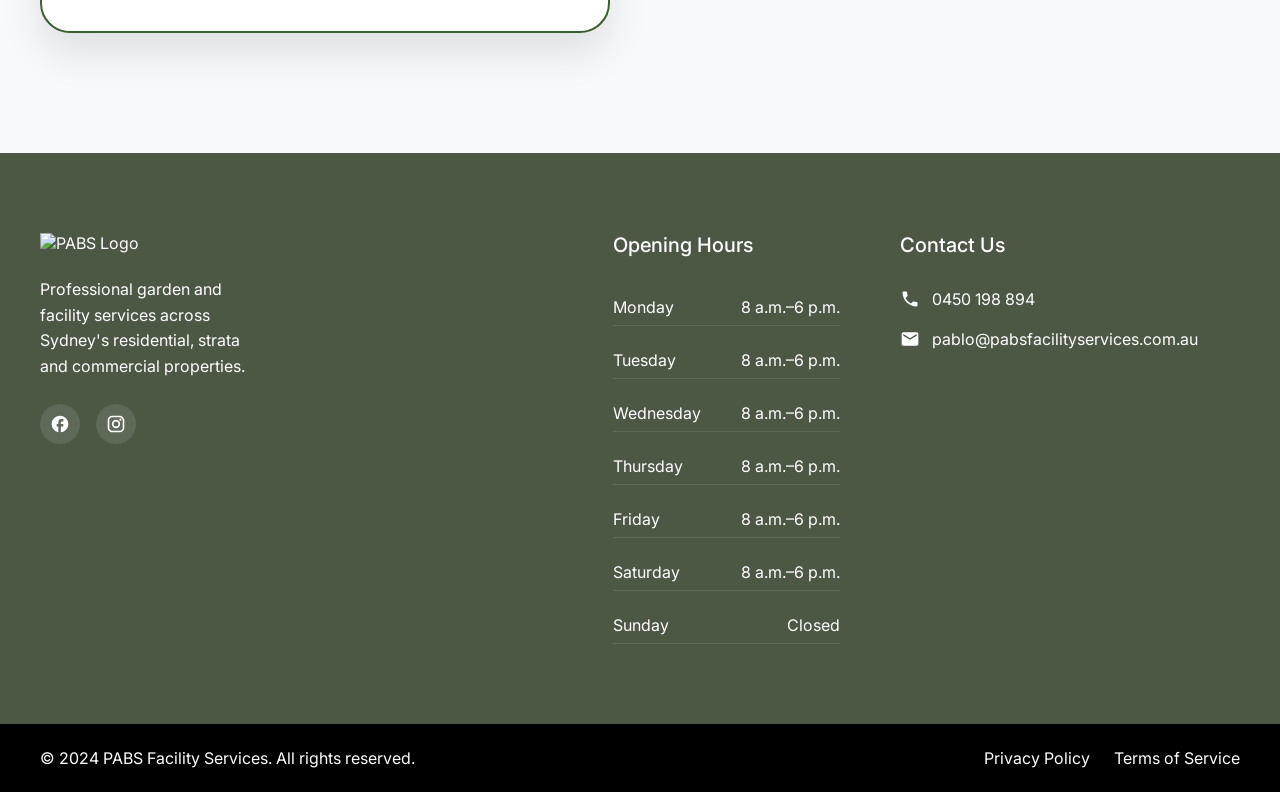
==== commit d1a80510: "Update index.html" ====
--- a/index.html
+++ b/index.html
@@ -633,8 +633,8 @@
             <h2 class="wwd-title">Our<br>Services</h2>
         </div>
         <div class="wwd-right">
-            <h3 class="wwd-subtitle">Enhance Your Sydney Property with Our Professional Services</h3>
-            <p class="wwd-text">Excellence in outdoor maintenance is our core focus. That's why we deliver comprehensive garden and facility services across Sydney's residential, strata, and commercial properties, creating spaces that are both beautiful and sustainable.</p>
+            <h3 class="wwd-subtitle">Excellent maintenance, year-round</h3>
+            <p class="wwd-text">We keep your outdoor spaces beautiful and well-maintained, so you can relax and enjoy them. Our comprehensive garden and facility services ensure your home, strata, or commercial property always looks its best.</p>
         </div>
     </div>
 </section>
@@ -760,7 +760,7 @@
         <!-- Pools -->
         <div class="service-item">
             <div class="service-content">
-                <h3>WEEDING</h3>
+                <h3>MULCHING</h3>
                 <div class="hover-fill"></div>
                 <img src="https://images.unsplash.com/photo-1534430198509-8a3091682aa8?q=80&w=2563&auto=format&fit=crop&ixlib=rb-4.0.3&ixid=M3wxMjA3fDB8MHxwaG90by1wYWdlfHx8fGVufDB8fHx8fA%3D%3D" alt="Pool Services" />
             </div>
@@ -896,802 +896,8 @@
     }
 }
 </style>
-<section class="about-experience">
-    <div class="visual-container">
-        <div class="parallax-layers">
-            <div class="parallax-layer depth-1">
-                <img src="https://i.postimg.cc/3xwjQN9q/Untitled-design.jpg" alt="Garden maintenance professional at work" class="hero-image">
-            </div>
-            <div class="parallax-layer depth-2"></div>
-            <div class="parallax-layer depth-3"></div>
-        </div>
-    </div>
-
-    <div class="content-container">
-        <div class="scrolling-content">
-            <div class="content-wrapper-about">
-                <div class="section-header">
-                    <span class="overline">About Us</span>
-                    <h2>Transforming Sydney's<br>Outdoor Spaces</h2>
-                </div>
-                
-                <div class="content-blocks">
-                    <div class="text-block">
-                        <p class="featured-text">Creating and maintaining exceptional gardens across Sydney's finest properties.</p>
-                        <p class="body-text">Our passion for perfection drives everything we do. From residential gardens to commercial landscapes, we bring creativity, expertise, and meticulous attention to every project.</p>
-                    </div>
-                    
-                    <div class="trust-metrics">
-                        <div class="trust-metric-item">
-                            <i class="fas fa-shield-alt"></i>
-                            <div class="metric-text">
-                                <h4>Fully Insured</h4>
-                                <p>Complete peace of mind</p>
-                            </div>
-                        </div>
-                        
-                        <div class="trust-metric-item">
-                            <i class="fas fa-certificate"></i>
-                            <div class="metric-text">
-                                <h4>Certified Team</h4>
-                                <p>Expert professionals</p>
-                            </div>
-                        </div>
-                    </div>
-                </div>
-            </div>
-        </div>
-    </div>
-</section>
-
-<style>
-.about-experience {
-    position: relative;
-    min-height: 100vh;
-    background: #f8f9fa;
-    overflow: hidden;
-}
-
-.visual-container {
-    position: absolute;
-    top: 0;
-    left: 0;
-    width: 60%;
-    height: 100%;
-    clip-path: polygon(0 0, 100% 0, 85% 100%, 0% 100%);
-    overflow: hidden;
-}
-
-.parallax-layers {
-    position: relative;
-    width: 100%;
-    height: 100%;
-}
-
-.parallax-layer {
-    position: absolute;
-    top: 0;
-    left: 0;
-    width: 100%;
-    height: 100%;
-    will-change: transform;
-}
-
-.parallax-layer.depth-1 {
-    position: absolute;
-    top: 0;
-    left: 0;
-    width: 100%;
-    height: 100%;
-    overflow: hidden;
-    z-index: 1;
-}
-
-.hero-image {
-    width: 100%;
-    height: 100%;
-    object-fit: cover;
-    object-position: center;
-    transform-origin: center;
-    transform: scale(1.1);
-    transition: transform 0.3s ease-out;
-}
-
-.depth-2 {
-    z-index: 2;
-}
-
-.depth-3 {
-    z-index: 3;
-}
-
-.content-wrapper-about {
-    max-width: 1200px;
-    margin: 0 auto;
-    padding: 80px 24px 0;
-    text-align: center;
-    margin-left: 100px;
-}
-
-.floating-card {
-    position: absolute;
-    padding: 30px;
-    background: rgba(255, 255, 255, 0.95);
-    backdrop-filter: blur(10px);
-    border-radius: 16px;
-    box-shadow: 0 20px 40px rgba(0,0,0,0.1);
-    transition: transform 0.5s cubic-bezier(0.4, 0, 0.2, 1);
-}
-
-.floating-card:hover {
-    transform: translateY(-10px);
-}
-
-.expertise {
-    top: 25%;
-    right: 10%;
-    width: 240px;
-}
-
-.projects {
-    bottom: 25%;
-    left: 15%;
-    width: 240px;
-}
-
-.card-label {
-    font-size: 0.9rem;
-    text-transform: uppercase;
-    letter-spacing: 2px;
-    color: var(--brand-green);
-    display: block;
-    margin-bottom: 10px;
-}
-
-.floating-card h3 {
-    font-size: 2.4rem;
-    color: var(--brand-green);
-    margin-bottom: 5px;
-}
-
-.floating-card p {
-    color: #666;
-    font-size: 1rem;
-}
-
-.content-container {
-    position: relative;
-    width: 50%;
-    min-height: 100vh;
-    margin-left: auto;
-    display: flex;
-    align-items: center;
-}
-
-.scrolling-content {
-    padding: 120px 60px;
-}
-
-.section-header {
-    margin-bottom: 60px;
-}
-
-.overline {
-    font-size: 1rem;
-    text-transform: uppercase;
-    letter-spacing: 3px;
-    color: var(--brand-green);
-    display: block;
-    margin-bottom: 20px;
-    opacity: 0;
-    transform: translateY(20px);
-    animation: fadeInUp 0.6s ease forwards;
-}
-
-.section-header h2 {
-    font-size: 3.6rem;
-    line-height: 1.2;
-    color: var(--brand-green);
-    opacity: 0;
-    transform: translateY(20px);
-    animation: fadeInUp 0.6s 0.2s ease forwards;
-}
-
-.featured-text {
-    font-size: 1.4rem;
-    line-height: 1.6;
-    color: #333;
-    margin-bottom: 30px;
-    opacity: 0;
-    transform: translateY(20px);
-    animation: fadeInUp 0.6s 0.4s ease forwards;
-}
-
-.body-text {
-    font-size: 1.1rem;
-    line-height: 1.8;
-    color: #666;
-    margin-bottom: 60px;
-    opacity: 0;
-    transform: translateY(20px);
-    animation: fadeInUp 0.6s 0.6s ease forwards;
-}
-
-.trust-metrics {
-    display: grid;
-    grid-template-columns: repeat(2, 1fr);
-    gap: 30px;
-    margin-top: 60px;
-    opacity: 0;
-    transform: translateY(20px);
-    animation: fadeInUp 0.6s 0.8s ease forwards;
-}
-
-.trust-metric-item {
-    display: flex;
-    align-items: center;
-    gap: 20px;
-    padding: 24px;
-    background: rgba(255, 255, 255, 0.9);
-    border-radius: 16px;
-    box-shadow: 0 10px 30px rgba(0, 0, 0, 0.08);
-    transition: all 0.3s cubic-bezier(0.4, 0, 0.2, 1);
-}
-
-.trust-metric-item:hover {
-    transform: translateY(-5px);
-    box-shadow: 0 15px 40px rgba(0, 0, 0, 0.12);
-    background: white;
-}
-
-.trust-metric-item i {
-    font-size: 2rem;
-    color: var(--brand-green);
-    transition: transform 0.3s ease;
-}
-
-.trust-metric-item:hover i {
-    transform: scale(1.1);
-}
-
-.metric-text {
-    flex: 1;
-}
-
-.metric-text h4 {
-    font-size: 1.2rem;
-    color: #222;
-    margin: 0 0 5px 0;
-    font-weight: 500;
-}
-
-.metric-text p {
-    font-size: 0.95rem;
-    color: #666;
-    margin: 0;
-    line-height: 1.4;
-}
-
-@keyframes fadeInUp {
-    to {
-        opacity: 1;
-        transform: translateY(0);
-    }
-}
-
-@media (max-width: 1200px) {
-    .visual-container {
-        width: 50%;
-        clip-path: none;
-    }
-
-    .content-container {
-        width: 50%;
-    }
-
-    .section-header h2 {
-        font-size: 3rem;
-    }
-}
-
-@media (max-width: 768px) {
-    .about-experience {
-        display: flex;
-        flex-direction: column;
-    }
-
-    .credentials {
-        display: grid;
-        grid-template-columns: 1fr 1fr;
-        gap: 30px;
-        opacity: 0;
-        transform: translateY(20px);
-        animation: fadeInUp 0.6s 0.8s ease forwards;
-    }
-
-    .visual-container {
-        position: relative;
-        width: 100%;
-        height: 500px;
-        clip-path: none;
-    }
-
-    .hero-image {
-        object-position: center 20%;
-    }
-
-    .content-container {
-        width: 100%;
-        min-height: auto;
-    }
-
-    .scrolling-content {
-        padding: 60px 20px;
-    }
-
-    .section-header h2 {
-        font-size: 2.4rem;
-    }
-
-    .floating-card {
-        display: none;
-    }
-
-    .content-wrapper-about {
-        max-width: 1200px;
-        margin: 0 auto;
-        padding: 80px 24px 0;
-        text-align: center;
-    }
-
-    .trust-metrics {
-        grid-template-columns: 1fr;
-        gap: 20px;
-        margin-top: 40px;
-        padding: 0 20px;
-    }
-
-    .trust-metric-item {
-        padding: 20px;
-    }
-
-    .trust-metric-item i {
-        font-size: 1.75rem;
-    }
-
-    .metric-text h4 {
-        font-size: 1.1rem;
-    }
-
-    .metric-text p {
-        font-size: 0.9rem;
-    }
-}
-
-@media (max-width: 480px) {
-    .trust-metrics {
-        gap: 15px;
-        margin-top: 30px;
-    }
-
-    .trust-metric-item {
-        padding: 16px;
-        gap: 15px;
-    }
-
-    .trust-metric-item i {
-        font-size: 1.5rem;
-    }
-
-    .metric-text h4 {
-        font-size: 1rem;
-    }
-
-    .metric-text p {
-        font-size: 0.85rem;
-    }
-
-.brand-mascot {
-    display: none;
-}
-}
-.floating-call-btn {
-    position: fixed;
-    bottom: 30px;
-    right: 30px;
-    width: 60px;
-    height: 60px;
-    background-color: #4C5844;
-    border-radius: 50%;
-    display: flex;
-    align-items: center;
-    justify-content: center;
-    color: white;
-    text-decoration: none;
-    box-shadow: 0 4px 12px rgba(0, 0, 0, 0.15);
-    transition: all 0.3s ease;
-    z-index: 999;
-    animation: pulse 2s infinite;
-}
-
-.floating-call-btn i {
-    font-size: 24px;
-    transition: transform 0.3s ease;
-}
-
-.floating-call-btn:hover {
-    transform: translateY(-5px);
-    box-shadow: 0 6px 16px rgba(0, 0, 0, 0.2);
-    background-color: #5E6A3E;
-}
-
-.floating-call-btn:hover i {
-    transform: rotate(15deg);
-}
-
-.call-tooltip {
-    position: absolute;
-    right: 75px;
-    background: #333;
-    color: white;
-    padding: 8px 12px;
-    border-radius: 4px;
-    font-size: 14px;
-    opacity: 0;
-    visibility: hidden;
-    transition: all 0.3s ease;
-    white-space: nowrap;
-}
-
-.call-tooltip::after {
-    content: '';
-    position: absolute;
-    right: -6px;
-    top: 50%;
-    transform: translateY(-50%);
-    border-width: 6px 0 6px 6px;
-    border-style: solid;
-    border-color: transparent transparent transparent #333;
-}
-
-.floating-call-btn:hover .call-tooltip {
-    opacity: 1;
-    visibility: visible;
-    right: 85px;
-}
-
-@keyframes pulse {
-    0% {
-        box-shadow: 0 0 0 0 rgba(76, 88, 68, 0.4);
-    }
-    70% {
-        box-shadow: 0 0 0 15px rgba(76, 88, 68, 0);
-    }
-    100% {
-        box-shadow: 0 0 0 0 rgba(76, 88, 68, 0);
-    }
-}
-
-@media (max-width: 768px) {
-    .floating-call-btn {
-        bottom: 20px;
-        right: 20px;
-        width: 50px;
-        height: 50px;
-    }
-
-    .floating-call-btn i {
-        font-size: 20px;
-    }
-}
-
-@media (min-width: 768px) {
-    .floating-call-btn {
-        display: none;
-    }
-}
-</style>
-
-<script>
-document.addEventListener('DOMContentLoaded', () => {
-    const parallaxLayer = document.querySelector('.depth-1');
-    const heroImage = document.querySelector('.hero-image');
-    let lastScrollY = window.scrollY;
-    let ticking = false;
-    
-    window.addEventListener('scroll', () => {
-        if (!ticking) {
-            window.requestAnimationFrame(() => {
-                const currentScrollY = window.scrollY;
-                const delta = (currentScrollY - lastScrollY) * 0.15;
-                
-                if (window.innerWidth > 768) {
-                    heroImage.style.transform = `translate3d(0, ${delta}px, 0) scale(1.1)`;
-                }
-                
-                lastScrollY = currentScrollY;
-                ticking = false;
-            });
-            
-            ticking = true;
-        }
-    });
-
-    // Reset transform on resize
-    window.addEventListener('resize', () => {
-        if (window.innerWidth <= 768) {
-            heroImage.style.transform = 'none';
-        }
-    });
-});
-</script>
-<style> .transformations {
-            padding: 80px 0;
-            background: #fff;
-        }
-
-        .transformations-inner {
-            max-width: 800px;
-            margin: 0 auto;
-            padding: 0 24px;
-        }
-
-        .comparison-wrapper {
-            position: relative;
-            border-radius: 16px;
-            overflow: hidden;
-            background: #fff;
-            box-shadow: 0 20px 40px rgba(0, 0, 0, 0.08);
-            border: 2px solid var(--brand-green);
-        }
-
-        .comparison-slider {
-            position: relative;
-            width: 100%;
-            aspect-ratio: 4/3;
-            overflow: hidden;
-            touch-action: none;
-        }
-
-        .before-state,
-        .after-state {
-            position: absolute;
-            top: 0;
-            left: 0;
-            width: 100%;
-            height: 100%;
-        }
-
-        .before-state {
-            z-index: 1;
-        }
-
-        .after-state {
-            z-index: 2;
-            width: 50%;
-            overflow: hidden;
-        }
-
-        .before-state img,
-        .after-state img {
-            position: absolute;
-            top: 0;
-            left: 0;
-            width: 100%;
-            height: 100%;
-            object-fit: cover;
-        }
-
-        .after-state img {
-            left: -100%;
-            transform: translateX(100%);
-        }
-
-        .state-label {
-            position: absolute;
-            top: 16px;
-            background: rgba(0,0,0,0.7);
-            color: #fff;
-            font-size: 13px;
-            font-weight: 500;
-            padding: 6px 12px;
-            border-radius: 4px;
-            backdrop-filter: blur(8px);
-            z-index: 2;
-        }
-
-        .before-state .state-label {
-            right: 16px;
-        }
-
-        .after-state .state-label {
-            left: 16px;
-        }
-
-        .divider {
-            position: absolute;
-            top: 0;
-            left: 50%;
-            width: 2px;
-            height: 100%;
-            background: #fff;
-            transform: translateX(-50%);
-            z-index: 3;
-        }
-
-        .handle {
-            position: absolute;
-            top: 50%;
-            left: 50%;
-            width: 40px;
-            height: 40px;
-            background: #fff;
-            border-radius: 50%;
-            transform: translate(-50%, -50%);
-            cursor: ew-resize;
-            box-shadow: 0 2px 8px rgba(0,0,0,0.1);
-            display: flex;
-            align-items: center;
-            justify-content: center;
-            z-index: 4;
-            touch-action: none;
-        }
-
-        .handle::before,
-        .handle::after {
-            content: '';
-            position: absolute;
-            width: 2px;
-            height: 12px;
-            background: var(--brand-green);
-        }
-
-        .handle::before {
-            transform: translateX(-3px);
-        }
-
-        .handle::after {
-            transform: translateX(3px);
-        }
-
-        .project-info {
-            padding: 24px;
-            text-align: left;
-        }
-
-        .project-info h3 {
-            font-size: 20px;
-            color: #1A1A1A;
-            margin-bottom: 4px;
-        }
-
-        .project-info p {
-            font-size: 15px;
-            color: #666;
-            margin: 0;
-        }
-
-        @media (max-width: 768px) {
-            .transformations {
-                padding: 40px 0;
-            }
-
-            .transformations-inner {
-                padding: 0 16px;
-            }
-
-            .handle {
-                width: 32px;
-                height: 32px;
-            }
-
-            .handle::before,
-            .handle::after {
-                height: 10px;
-            }
-
-            .state-label {
-                font-size: 12px;
-                padding: 4px 8px;
-            }
-        }
-    </style>
-    <section class="transformations">
-        <div class="transformations-inner">
-            <div class="comparison-wrapper">
-                <div class="comparison-slider">
-                    <div class="before-state">
-                        <img src="https://i.postimg.cc/nLL2bQys/de4f7c60-7881-43fd-a159-0355a581b93f.jpg" alt="Before">
-                        <div class="state-label">Before</div>
-                    </div>
-                    <div class="after-state">
-                        <img src="https://i.postimg.cc/3JgYmM0r/bc0d562c-ff4e-4f09-b8a4-e6c7ed71cd81.jpg" alt="After">
-                        <div class="state-label">After</div>
-                    </div>
-                    <div class="divider"></div>
-                    <div class="handle" role="slider" aria-label="Comparison slider"></div>
-                </div>
-                <div class="project-info">
-                    <h3>Full Garden Renovation</h3>
-                    <p>Northern Beaches, Sydney</p>
-                </div>
-            </div>
-        </div>
-    </section>
-
-    <script>
-        document.addEventListener('DOMContentLoaded', () => {
-            const slider = document.querySelector('.comparison-slider');
-            const afterState = slider.querySelector('.after-state');
-            const handle = slider.querySelector('.handle');
-            const divider = slider.querySelector('.divider');
-            
-            let isResizing = false;
-            let startX;
-
-            const getPercentage = (e) => {
-                const rect = slider.getBoundingClientRect();
-                const x = (e.type.includes('mouse') ? e.pageX : e.touches[0].pageX) - rect.left;
-                return Math.min(Math.max(0, (x / rect.width) * 100), 100);
-            };
-
-            const updatePosition = (percent) => {
-                afterState.style.width = `${percent}%`;
-                handle.style.left = `${percent}%`;
-                divider.style.left = `${percent}%`;
-            };
-
-            const resize = (e) => {
-                if (!isResizing) return;
-                e.preventDefault();
-                requestAnimationFrame(() => {
-                    updatePosition(getPercentage(e));
-                });
-            };
-
-            const startResize = (e) => {
-                isResizing = true;
-                startX = e.type.includes('mouse') ? e.pageX : e.touches[0].pageX;
-                slider.classList.add('dragging');
-                
-                // Prevent text selection during drag
-                document.body.style.userSelect = 'none';
-                document.body.style.webkitUserSelect = 'none';
-                document.body.style.mozUserSelect = 'none';
-                document.body.style.msUserSelect = 'none';
-                
-                // Update position immediately on start
-                updatePosition(getPercentage(e));
-            };
-
-            const stopResize = () => {
-                isResizing = false;
-                slider.classList.remove('dragging');
-                
-                // Re-enable text selection
-                document.body.style.userSelect = '';
-                document.body.style.webkitUserSelect = '';
-                document.body.style.mozUserSelect = '';
-                document.body.style.msUserSelect = '';
-            };
-
-            // Mouse events
-            handle.addEventListener('mousedown', startResize);
-            document.addEventListener('mousemove', resize);
-            document.addEventListener('mouseup', stopResize);
-
-            // Touch events
-            handle.addEventListener('touchstart', startResize, { passive: false });
-            document.addEventListener('touchmove', resize, { passive: false });
-            document.addEventListener('touchend', stopResize);
-
-            // Prevent unwanted drag behavior
-            handle.addEventListener('dragstart', (e) => e.preventDefault());
-            
-            // Initialize position
-            updatePosition(50);
-        });
-    </script>
+
+
 <!-- Testimonials Section -->
 <section class="testimonials-section">
     <div class="testimonials-container">
@@ -1751,7 +957,7 @@
                         "Pablo is awesome. I've always been amazed by the incredible hedges across the road from my house. Then I found out Pablo was their Tree Guy. He came and worked on our hedges and he's just finishing pruning our 100 year old frangipani. He's quick, clean and a really great price. 5 stars all the way!"
                     </blockquote>
                     <div class="testimonial-author">
-                        <div class="author-name">Paul Thomas</div>
+                        <div class="author-name">Paul</div>
                     </div>
                 </div>
 
@@ -1769,7 +975,7 @@
                         "Pablo always does a good job maintaining my garden. He's reliable, efficient and always friendly!"
                     </blockquote>
                     <div class="testimonial-author">
-                        <div class="author-name">Yvonne Blunt</div>
+                        <div class="author-name">Yvonne</div>
                     </div>
                 </div>
 
@@ -1805,7 +1011,7 @@
                         "Pab and the entire crew are professional, extremely knowledgeable and always provide stellar customer service. Fantastic work every time!"
                     </blockquote>
                     <div class="testimonial-author">
-                        <div class="author-name">John Oubeid</div>
+                        <div class="author-name">John</div>
                     </div>
                 </div>
 
@@ -2277,127 +1483,6 @@
     setInterval(nextSlide, 5000);
 });
 </script>
-<section class="why-choose-section">
-    <div class="wc-container">
-        <span class="wc-overline">WHY CHOOSE US</span>
-        <h2 class="wc-title">PABS: Setting the Standard in Sydney</h2>
-        
-        <div class="wc-benefits">
-            <div class="wc-benefit">
-                <i class="fas fa-users wc-icon"></i>
-                <h3>Experienced Team</h3>
-                <p>Our dedicated professionals bring years of expertise in garden and facility maintenance across Sydney.</p>
-            </div>
-
-            <div class="wc-benefit">
-                <i class="fas fa-award wc-icon"></i>
-                <h3>Professional Quality</h3>
-                <p>We maintain the highest standards of service delivery, ensuring exceptional results for every property we maintain.</p>
-            </div>
-
-            <div class="wc-benefit">
-                <i class="fas fa-clock wc-icon"></i>
-                <h3>Reliable Service</h3>
-                <p>Count on us for consistent, timely service and clear communication throughout every project.</p>
-            </div>
-
-            <div class="wc-benefit">
-                <i class="fas fa-image wc-icon"></i>
-                <h3>Visual Results</h3>
-                <p>We pride ourselves on delivering stunning, well-maintained outdoor spaces that enhance property value.</p>
-            </div>
-        </div>
-    </div>
-</section>
-<style>
-.why-choose-section {
-    padding: 4.5em 0em 4em 0em;
-    width: 100%;
-    max-width: 2880px;
-    margin: 0 auto;
-    background: #fff;
-}
-
-.wc-container {
-    max-width: 1400px;
-    margin: 0 auto;
-    padding: 0 2em;
-    text-align: center;
-}
-
-.wc-overline {
-    display: block;
-    font-size: 1rem;
-    letter-spacing: 1px;
-    color: #222;
-    margin-bottom: 1em;
-    font-family: 'Inter', sans-serif;
-}
-
-.wc-title {
-    font-size: 3.5rem;
-    line-height: 1.2;
-    color: var(--brand-green);
-    margin-bottom: 1em;
-    font-family: 'Inter', sans-serif;
-    font-weight: 500;
-}
-
-.wc-benefits {
-    display: grid;
-    grid-template-columns: repeat(4, 1fr);
-    gap: 2em;
-    margin-top: 3em;
-}
-
-.wc-benefit {
-    text-align: center;
-}
-
-.wc-icon {
-    font-size: 2.5rem;
-    color: var(--brand-green);
-    margin-bottom: 1em;
-    transition: transform 0.3s ease;
-}
-
-.wc-benefit:hover .wc-icon {
-    transform: scale(1.1);
-}
-
-.wc-benefit h3 {
-    font-size: 1.25rem;
-    color: #222;
-    margin-bottom: 1em;
-    font-family: 'Inter', sans-serif;
-    font-weight: 500;
-}
-
-.wc-benefit p {
-    font-size: 1rem;
-    line-height: 1.6;
-    color: #555;
-    font-family: 'Inter', sans-serif;
-}
-
-@media (max-width: 1024px) {
-    .wc-benefits {
-        grid-template-columns: repeat(2, 1fr);
-        gap: 3em;
-    }
-}
-
-@media (max-width: 768px) {
-    .wc-title {
-        font-size: 2.5rem;
-    }
-
-    .wc-benefits {
-        grid-template-columns: 1fr;
-        gap: 2em;
-    }
-}
-</style>
 <section class="locations-showcase">
     <button class="locations-slider-arrow locations-slider-prev">
         <svg width="24" height="24" viewBox="0 0 24 24" fill="none" stroke="currentColor">
@@ -2639,80 +1724,6 @@
 <section class="contact-section">
     <div class="contact-container">
         <!-- Info Panel -->
-        <div class="info-panel">
-            <div class="info-content">
-                <h2>Get In Touch</h2>
-                <p class="lead-text">Transform your space with Sydney's premium garden service</p>
-                
-                <!-- Info Cards -->
-                <div class="info-cards">
-                    <div class="info-card">
-                        <div class="card-icon">
-                            <svg viewBox="0 0 24 24">
-                                <path fill="currentColor" d="M12,2A10,10 0 0,0 2,12A10,10 0 0,0 12,22A10,10 0 0,0 22,12A10,10 0 0,0 12,2M12,4A8,8 0 0,1 20,12A8,8 0 0,1 12,20A8,8 0 0,1 4,12A8,8 0 0,1 12,4M12,6A6,6 0 0,0 6,12A6,6 0 0,0 12,18A6,6 0 0,0 18,12A6,6 0 0,0 12,6M12,8A4,4 0 0,1 16,12A4,4 0 0,1 12,16A4,4 0 0,1 8,12A4,4 0 0,1 12,8Z"/>
-                            </svg>
-                        </div>
-                        <div class="card-content">
-                            <h3>Operating Hours</h3>
-                            <p>8am-6pm, Mon-Sat</p>
-                        </div>
-                    </div>
-
-                    <div class="info-card">
-                        <div class="card-icon">
-                            <svg viewBox="0 0 24 24">
-                                <path fill="currentColor" d="M6.62 10.79c1.44 2.83 3.76 5.14 6.59 6.59l2.2-2.2c.27-.27.67-.36 1.02-.24c1.12.37 2.33.57 3.57.57c.55 0 1 .45 1 1V20c0 .55-.45 1-1 1c-9.39 0-17-7.61-17-17c0-.55.45-1 1-1h3.5c.55 0 1 .45 1 1c0 1.25.2 2.45.57 3.57c.11.35.03.74-.25 1.02l-2.2 2.2z"/>
-                            </svg>
-                        </div>
-                        <div class="card-content">
-                            <h3>Call Us</h3>
-                            <a href="tel:0450198894">0450 198 894</a>
-                        </div>
-                    </div>
-
-                    <div class="info-card">
-                        <div class="card-icon">
-                            <svg viewBox="0 0 24 24">
-                                <path fill="currentColor" d="M20 4H4c-1.1 0-1.99.9-1.99 2L2 18c0 1.1.9 2 2 2h16c1.1 0 2-.9 2-2V6c0-1.1-.9-2-2-2zm0 4l-8 5l-8-5V6l8 5l8-5v2z"/>
-                            </svg>
-                        </div>
-                        <div class="card-content">
-                            <h3>Email Us</h3>
-                            <a href="mailto:pablo@pabsfacilityservices.com.au">pablo@pabsfacilityservices.com.au</a>
-                        </div>
-                    </div>
-                </div>
-
-                <!-- Service Areas -->
-                <div class="service-areas">
-                    <h3>Service Areas</h3>
-                    <div class="area-tags">
-                        <span class="area-tag">Northern Beaches</span>
-                        <span class="area-tag">Eastern Suburbs</span>
-                        <span class="area-tag">North Shore</span>
-                        <span class="area-tag">Inner West</span>
-                    </div>
-                                    <div class="trust-section">
-    <div class="trust-banner">
-        <div class="trust-metric">
-            <span class="metric-number">5+</span>
-            <span class="metric-label">Years In Business</span>
-        </div>
-        <div class="trust-metric">
-            <span class="metric-number">500+</span>
-            <span class="metric-label">Projects Completed</span>
-        </div>
-        <div class="trust-metric">
-            <span class="metric-number">100%</span>
-            <span class="metric-label">Satisfaction Rate</span>
-        </div>
-    </div>
-
-</div>
-
-                </div>
-            </div>
-        </div>
 
         <!-- Form Panel -->
         <div class="form-panel">
@@ -3974,9 +2985,5 @@
     });
 });
 </script>
-<a href="tel:0450198894" class="floating-call-btn" aria-label="Call us">
-    <i class="fas fa-phone"></i>
-    <span class="call-tooltip">Call Now</span>
-</a>
 </body>
 </html> 
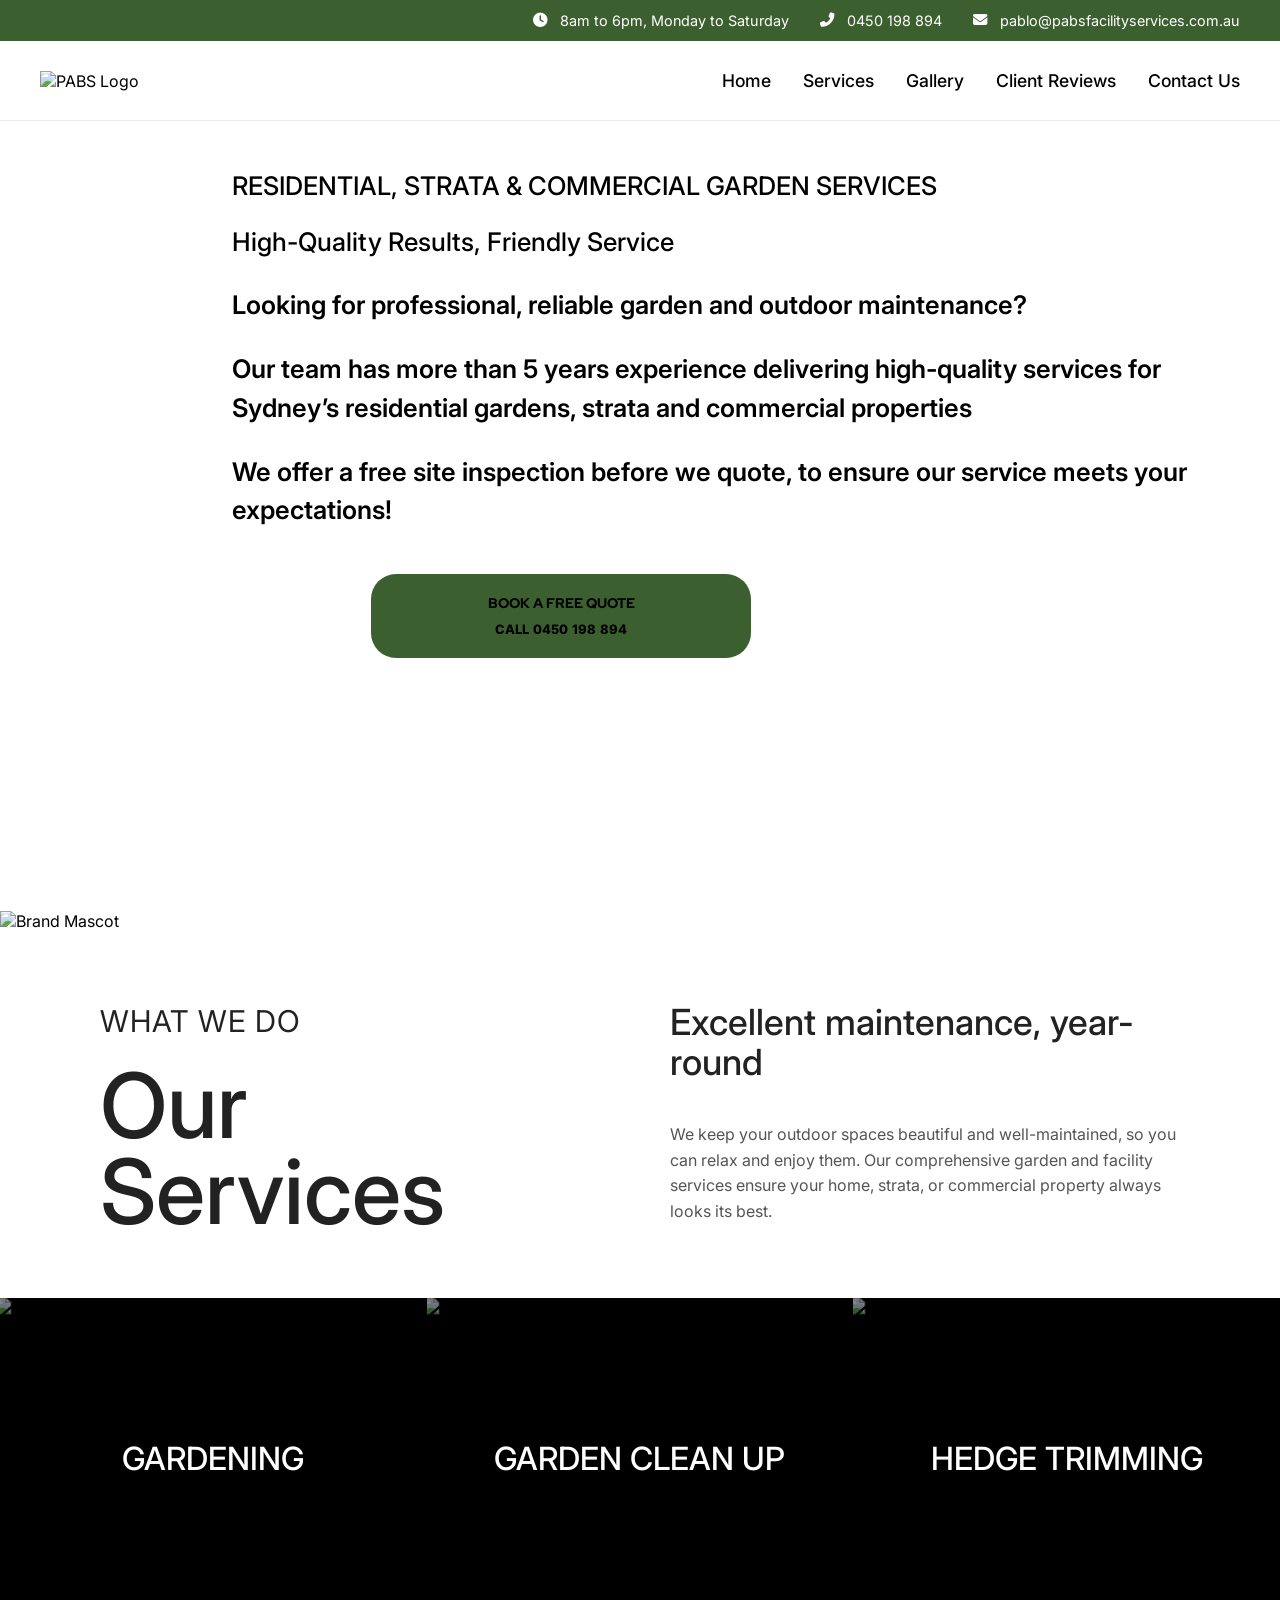
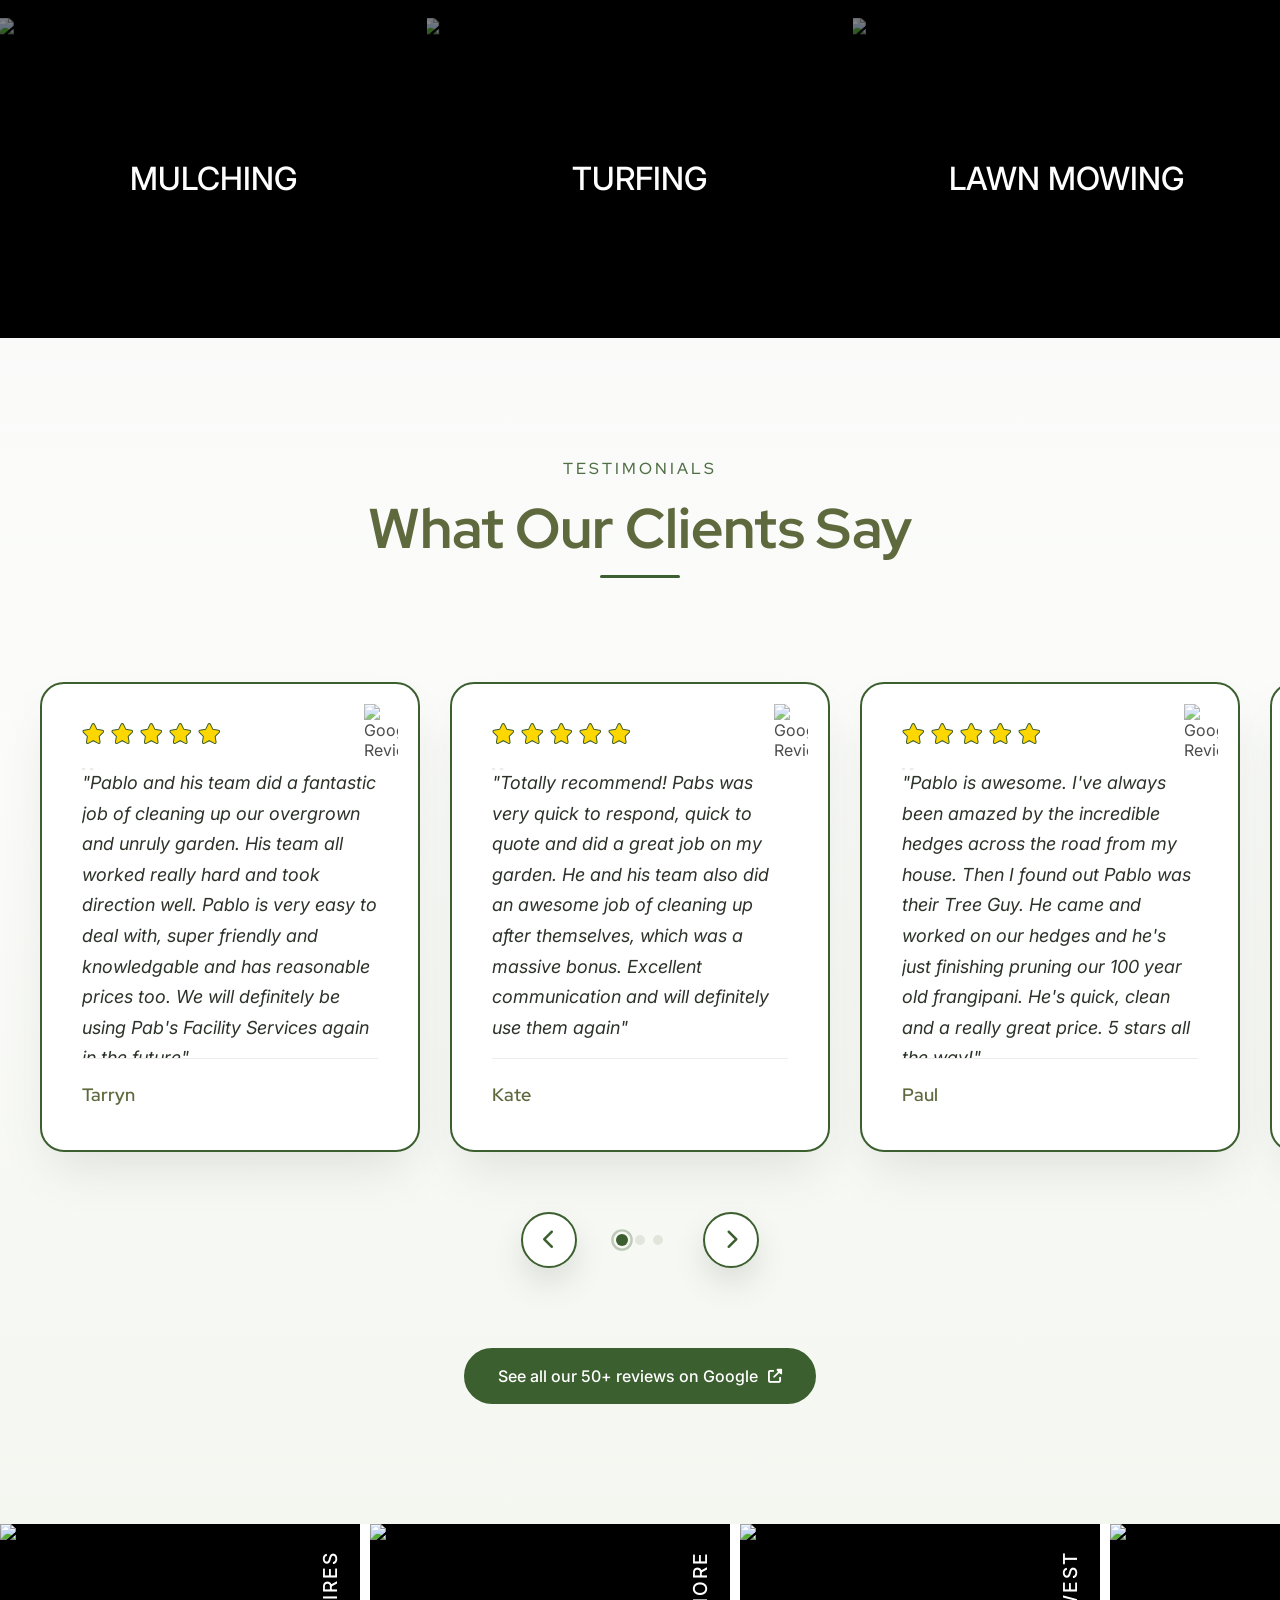
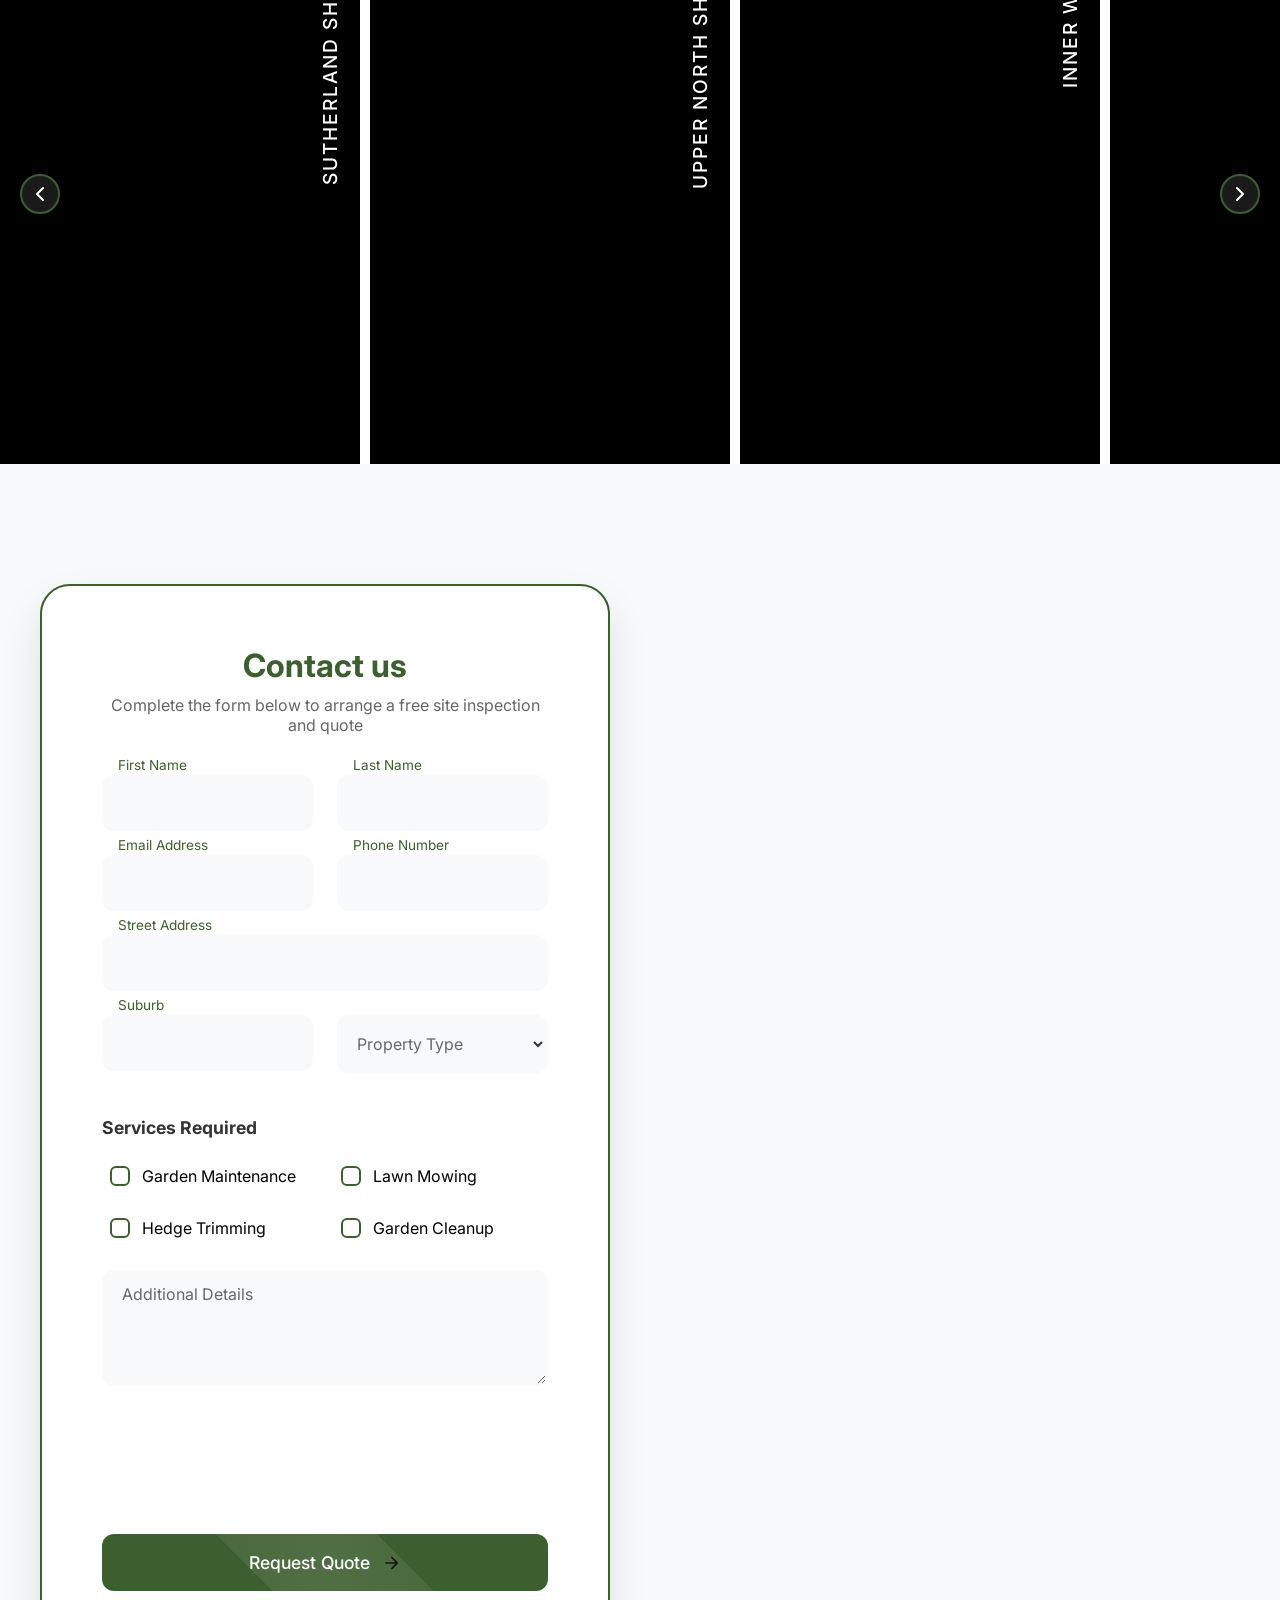
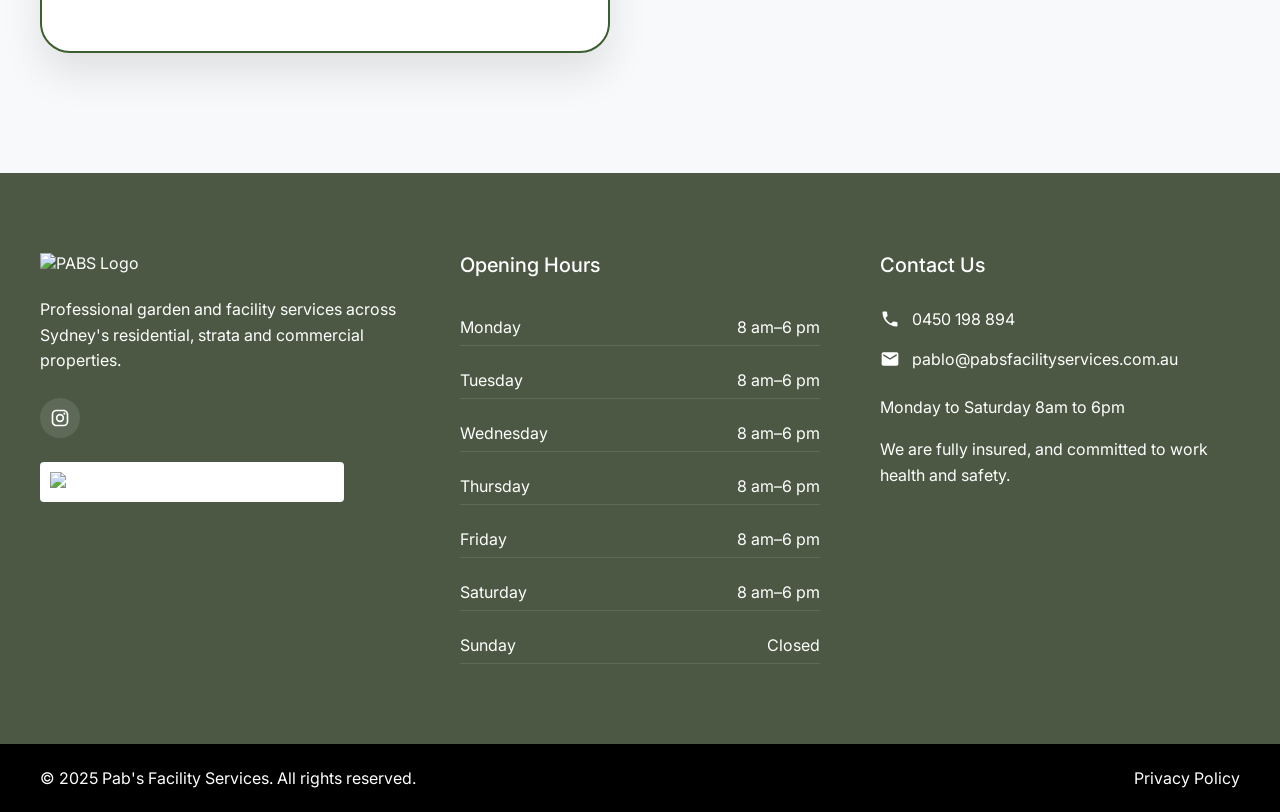
==== commit f3f7064c: "Update index.html" ====
--- a/index.html
+++ b/index.html
@@ -333,19 +333,9 @@
         margin: 0 auto;
     }
 
-    .service-title {
-        font-size: 1.8rem;
-        line-height: 1.2;
-        margin-bottom: 1rem;
-        text-align: center;
-    }
-
-    .service-subtitle {
-        font-size: 1.4rem;
-        margin-bottom: 1.5rem;
-        text-align: center;
-    }
-
+    
+
+    
     .service-description {
         font-size: 1rem;
         text-align: center;
@@ -420,21 +410,29 @@
 
     /* Style title for mobile */
     .service-title {
-        font-size: 1.8rem;
-        font-weight: 500;
+        font-size: 1.3rem;
+        font-weight: 800;
         text-align: center;
         margin: 0 0 15px 0;
         max-width: 90%;
         line-height: 1.3;
+        margin-bottom: 5%;
+    }
+    .service-subtitle {
+        font-size: 1.5rem;
+        margin-bottom: 1.5rem;
+        text-align: center;
+        font-weight: 800;
     }
 
     /* Style descriptions */
     .service-description {
-        font-size: 1.1rem;
+        font-size: 1.5rem;
         text-align: center;
         margin: 10px auto;
         max-width: 90%;
         line-height: 1.4;
+        font-weight: 300;
     }
 
     /* Completely reset and restyle the button for mobile */
@@ -464,16 +462,6 @@
     .brand-mascot {
         display: none;
     }
-
-            .service-title {
-                font-size: 2.4rem;
-                animation: none;
-            }
-
-            .service-subtitle {
-                font-size: 1.8rem;
-                animation: none;
-            }
 
             .brand-mascot {
                 width: 160px;
@@ -735,7 +723,7 @@
             <div class="service-content">
                 <h3>GARDENING</h3>
                 <div class="hover-fill"></div>
-                <img src="https://images.unsplash.com/photo-1598714805247-5dd440d87124?q=80&w=2826&auto=format&fit=crop&ixlib=rb-4.0.3&ixid=M3wxMjA3fDB8MHxwaG90by1wYWdlfHx8fGVufDB8fHx8fA%3D%3D" alt="Landscape Design Services" />
+                <img src="https://i.postimg.cc/vZybTrQ5/Whats-App-Image-2025-01-26-at-7-24-07-PM-1.jpg" alt="Landscape Design Services" />
             </div>
         </div>
 
@@ -744,7 +732,7 @@
             <div class="service-content">
                 <h3>GARDEN CLEAN UP</h3>
                 <div class="hover-fill"></div>
-                <img src="https://images.unsplash.com/photo-1633330948542-0b3bdeefcdb3?q=80&w=2940&auto=format&fit=crop&ixlib=rb-4.0.3&ixid=M3wxMjA3fDB8MHxwaG90by1wYWdlfHx8fGVufDB8fHx8fA%3D%3D" alt="Landscaping Services" />
+                <img src="https://i.postimg.cc/RhjHv6by/Whats-App-Image-2025-01-26-at-7-22-25-PM-2.jpg" alt="Landscaping Services" />
             </div>
         </div>
 
@@ -753,7 +741,7 @@
             <div class="service-content">
                 <h3>HEDGE TRIMMING</h3>
                 <div class="hover-fill"></div>
-                <img src="https://images.unsplash.com/photo-1594064424123-5ef1eb9070ee?q=80&w=2940&auto=format&fit=crop&ixlib=rb-4.0.3&ixid=M3wxMjA3fDB8MHxwaG90by1wYWdlfHx8fGVufDB8fHx8fA%3D%3D" alt="Hardscaping Services" />
+                <img src="https://i.postimg.cc/VvStyB4X/Whats-App-Image-2025-01-26-at-7-22-27-PM-1.jpg" alt="Hardscaping Services" />
             </div>
         </div>
 
@@ -762,7 +750,7 @@
             <div class="service-content">
                 <h3>MULCHING</h3>
                 <div class="hover-fill"></div>
-                <img src="https://images.unsplash.com/photo-1534430198509-8a3091682aa8?q=80&w=2563&auto=format&fit=crop&ixlib=rb-4.0.3&ixid=M3wxMjA3fDB8MHxwaG90by1wYWdlfHx8fGVufDB8fHx8fA%3D%3D" alt="Pool Services" />
+                <img src="https://i.postimg.cc/sg35L4xX/Strata-2-Asquith-2-1.jpg" alt="Pool Services" />
             </div>
         </div>
 
@@ -771,7 +759,7 @@
             <div class="service-content">
                 <h3>TURFING</h3>
                 <div class="hover-fill"></div>
-                <img src="https://images.unsplash.com/photo-1618519462198-ecd5654cbb38?q=80&w=2835&auto=format&fit=crop&ixlib=rb-4.0.3&ixid=M3wxMjA3fDB8MHxwaG90by1wYWdlfHx8fGVufDB8fHx8fA%3D%3D" alt="Outdoor Living Spaces" />
+                <img src="https://i.postimg.cc/fbZY3dTh/Whats-App-Image-2025-01-26-at-7-09-56-PM-4.jpg" alt="Outdoor Living Spaces" />
             </div>
         </div>
 
@@ -1493,16 +1481,13 @@
         <div class="locations-track">
             <div class="location-card">
                 <img src="https://i.postimg.cc/g09VGVzj/Untitled-design.png" alt="Northern Beaches">
-                <span class="location-label">NORTHERN BEACHES</span>
+                <span class="location-label">SUTHERLAND SHIRES</span>
             </div>
             <div class="location-card">
                 <img src="https://i.postimg.cc/gJ7RB8TG/2.png" alt="Eastern Suburbs">
-                <span class="location-label">EASTERN SUBURBS</span>
+                <span class="location-label">UPPER NORTH SHORE</span>
             </div>
-            <div class="location-card">
-                <img src="https://i.postimg.cc/g078g1jx/5.png" alt="North Shore">
-                <span class="location-label">NORTH SHORE</span>
-            </div>
+            
             <div class="location-card">
                 <img src="https://i.postimg.cc/rFgdh7Yq/6.png" alt="Inner West">
                 <span class="location-label">INNER WEST</span>
@@ -1511,18 +1496,12 @@
                 <img src="https://i.postimg.cc/MKzMmz5s/7.png" alt="South Sydney">
                 <span class="location-label">SOUTH SYDNEY</span>
             </div>
-            <div class="location-card">
-                <img src="https://i.postimg.cc/fbZY3dTh/Whats-App-Image-2025-01-26-at-7-09-56-PM-4.jpg" alt="Western Sydney">
-                <span class="location-label">WESTERN SYDNEY</span>
-            </div>
+            
             <div class="location-card">
                 <img src="https://i.postimg.cc/h4wxL6Ps/Whats-App-Image-2025-01-26-at-7-22-25-PM.jpg" alt="Hills District">
-                <span class="location-label">HILLS DISTRICT</span>
+                <span class="location-label">NORTH SHORE</span>
             </div>
-            <div class="location-card">
-                <img src="https://i.postimg.cc/RhjHv6by/Whats-App-Image-2025-01-26-at-7-22-25-PM-2.jpg" alt="Upper North Shore">
-                <span class="location-label">UPPER NORTH SHORE</span>
-            </div>
+            
             <div class="location-card">
                 <img src="https://i.postimg.cc/VvStyB4X/Whats-App-Image-2025-01-26-at-7-22-27-PM-1.jpg" alt="Central Coast">
                 <span class="location-label">CENTRAL COAST</span>
@@ -1729,8 +1708,8 @@
         <div class="form-panel">
             <form id="contactForm" class="contact-form">
                 <div class="form-header">
-                    <h3>Request a Free Quote</h3>
-                    <p>Complete the form below for a free, no-obligation quote</p>
+                    <h3>Contact us</h3>
+                    <p>Complete the form below to arrange a free site inspection and quote</p>
                 </div>
 
                 <div class="form-grid">
@@ -2342,21 +2321,12 @@
                 <div class="company-about">
                     <p>Professional garden and facility services across Sydney's residential, strata and commercial properties.</p>
                     <div class="social-buttons">
-                        <a href="#" class="social-link">
-                            <svg viewBox="0 0 24 24"><path fill="currentColor" d="M22 12c0-5.52-4.48-10-10-10S2 6.48 2 12c0 4.84 3.44 8.87 8 9.8V15H8v-3h2V9.5C10 7.57 11.57 6 13.5 6H16v3h-2c-.55 0-1 .45-1 1v2h3v3h-3v6.95c5.05-.5 9-4.76 9-9.95z"/></svg>
-                        </a>
                         <a href="https://www.instagram.com/pabsfacilityservices/" class="social-link">
                             <svg viewBox="0 0 24 24"><path fill="currentColor" d="M7.8 2h8.4C19.4 2 22 4.6 22 7.8v8.4a5.8 5.8 0 0 1-5.8 5.8H7.8C4.6 22 2 19.4 2 16.2V7.8A5.8 5.8 0 0 1 7.8 2m-.2 2A3.6 3.6 0 0 0 4 7.6v8.8C4 18.39 5.61 20 7.6 20h8.8a3.6 3.6 0 0 0 3.6-3.6V7.6C20 5.61 18.39 4 16.4 4H7.6m9.65 1.5a1.25 1.25 0 0 1 1.25 1.25A1.25 1.25 0 0 1 17.25 8 1.25 1.25 0 0 1 16 6.75a1.25 1.25 0 0 1 1.25-1.25M12 7a5 5 0 0 1 5 5 5 5 0 0 1-5 5 5 5 0 0 1-5-5 5 5 0 0 1 5-5m0 2a3 3 0 0 0-3 3 3 3 0 0 0 3 3 3 3 0 0 0 3-3 3 3 0 0 0-3-3z"/></svg>
                         </a>
                     </div>
                 </div>
-            </div>
-
-            <!-- Company Column -->
-            <div class="footer-column map-section">
-                <div class="map-container">
-                    <iframe src="https://www.google.com/maps/embed?pb=!1m18!1m12!1m3!1d424671.94255421066!2d151.20182075!3d-33.7412918!2m3!1f0!2f0!3f0!3m2!1i1024!2i768!4f13.1!3m3!1m2!1s0x6b12af78d451b125%3A0x4bdab8b9f3d00deb!2sPab's%20Facility%20Services!5e0!3m2!1sen!2sca!4v1738448312996!5m2!1sen!2sca"></iframe>
-                </div>
+                <img src="https://i.postimg.cc/x8pLsftP/SCA-NSW--Member-Logo-Black.jpg" alt="Strata Community Association Logo" class="sca-logo">
             </div>
 
             <!-- Hours Column -->
@@ -2365,27 +2335,27 @@
                 <div class="hours-list">
                     <div class="hour-item">
                         <span>Monday</span>
-                        <span>8 a.m.–6 p.m.</span>
+                        <span>8 am–6 pm</span>
                     </div>
                     <div class="hour-item">
                         <span>Tuesday</span>
-                        <span>8 a.m.–6 p.m.</span>
+                        <span>8 am–6 pm</span>
                     </div>
                     <div class="hour-item">
                         <span>Wednesday</span>
-                        <span>8 a.m.–6 p.m.</span>
+                        <span>8 am–6 pm</span>
                     </div>
                     <div class="hour-item">
                         <span>Thursday</span>
-                        <span>8 a.m.–6 p.m.</span>
+                        <span>8 am–6 pm</span>
                     </div>
                     <div class="hour-item">
                         <span>Friday</span>
-                        <span>8 a.m.–6 p.m.</span>
+                        <span>8 am–6 pm</span>
                     </div>
                     <div class="hour-item">
                         <span>Saturday</span>
-                        <span>8 a.m.–6 p.m.</span>
+                        <span>8 am–6 pm</span>
                     </div>
                     <div class="hour-item closed">
                         <span>Sunday</span>
@@ -2406,20 +2376,18 @@
                         <svg viewBox="0 0 24 24"><path fill="currentColor" d="M20 4H4c-1.1 0-1.99.9-1.99 2L2 18c0 1.1.9 2 2 2h16c1.1 0 2-.9 2-2V6c0-1.1-.9-2-2-2zm0 4l-8 5l-8-5V6l8 5l8-5v2z"/></svg>
                         pablo@pabsfacilityservices.com.au
                     </a>
+                    <p class="opening-hours">Monday to Saturday 8am to 6pm</p>
+                    <p class="insurance-note">We are fully insured, and committed to work health and safety.</p>
                 </div>
             </div>
-
-            <!-- Map Column -->
-
         </div>
     </div>
 
     <div class="footer-bottom">
         <div class="bottom-content">
-            <p class="copyright">© 2024 PABS Facility Services. All rights reserved.</p>
+            <p class="copyright">© 2025 Pab's Facility Services. All rights reserved.</p>
             <div class="bottom-links">
                 <a href="#" data-modal-trigger="privacyModal">Privacy Policy</a>
-                <a href="#" data-modal-trigger="termsModal">Terms of Service</a>
             </div>
         </div>
     </div>
@@ -2440,7 +2408,7 @@
 
 .footer-grid {
     display: grid;
-    grid-template-columns: 1fr 1fr 1fr 1.5fr;
+    grid-template-columns: 1fr 1fr 1fr;
     gap: 60px;
 }
 
@@ -2449,8 +2417,16 @@
     margin-bottom: 24px;
 }
 
+.sca-logo {
+    width: 180px;
+    margin-top: 24px;
+    background: white;
+    padding: 10px;
+    border-radius: 4px;
+}
+
 .company-about p {
-    color: #fffff;
+    color: #ffffff;
     line-height: 1.6;
     margin-bottom: 24px;
 }
@@ -2468,7 +2444,6 @@
     justify-content: center;
     background: rgba(255,255,255,0.1);
     border-radius: 50%;
-    
     transition: all 0.3s ease;
 }
 
@@ -2540,38 +2515,16 @@
     transform: translateX(8px);
 }
 
-.quote-button {
-    margin-top: 16px;
-    padding: 16px 32px;
-    background: var(--brand-green);
-    color: #fff;
-    border: none;
-    border-radius: 8px;
-    font-size: 1rem;
-    cursor: pointer;
-    transition: all 0.3s ease;
-    position: relative;
-    overflow: hidden;
-}
-
-.quote-button:hover {
-    transform: translateY(-2px);
-    box-shadow: 0 8px 20px rgba(76,88,68,0.3);
-}
-
-.map-container {
-    height: 100%;
-    min-height: 300px;
-    border-radius: 12px;
-    overflow: hidden;
-}
-
-.map-container iframe {
-    width: 100%;
-    height: 100%;
-    border: none;
-    filter: grayscale(0.5);
-}
+.opening-hours {
+    color: #ffffff;
+    margin-top: 8px;
+}
+
+.insurance-note {
+    color: #ffffff;
+    line-height: 1.6;
+}
+
 .footer-bottom {
     background: black;
     padding: 24px 0;
@@ -2608,10 +2561,7 @@
 @media (max-width: 1200px) {
     .footer-grid {
         grid-template-columns: 1fr 1fr;
-    }
-    
-    .map-section {
-        grid-column: span 2;
+        gap: 40px;
     }
 }
 
@@ -2623,10 +2573,6 @@
     .footer-grid {
         grid-template-columns: 1fr;
         gap: 40px;
-    }
-
-    .map-section {
-        grid-column: span 1;
     }
 
     .bottom-content {
@@ -2715,7 +2661,7 @@
         </div>
         <div class="modal-content">
             <h3>Introduction</h3>
-            <p>At PABS Facility Services, we take your privacy seriously. This policy describes how we collect, use, and protect your personal information.</p>
+            <p>At Pab’s Facility Serivces, we take your privacy seriously. This policy describes how we collect, use, and protect your personal information.</p>
             
             <h3>Information We Collect</h3>
             <p>We collect information that you provide directly to us, including:</p>
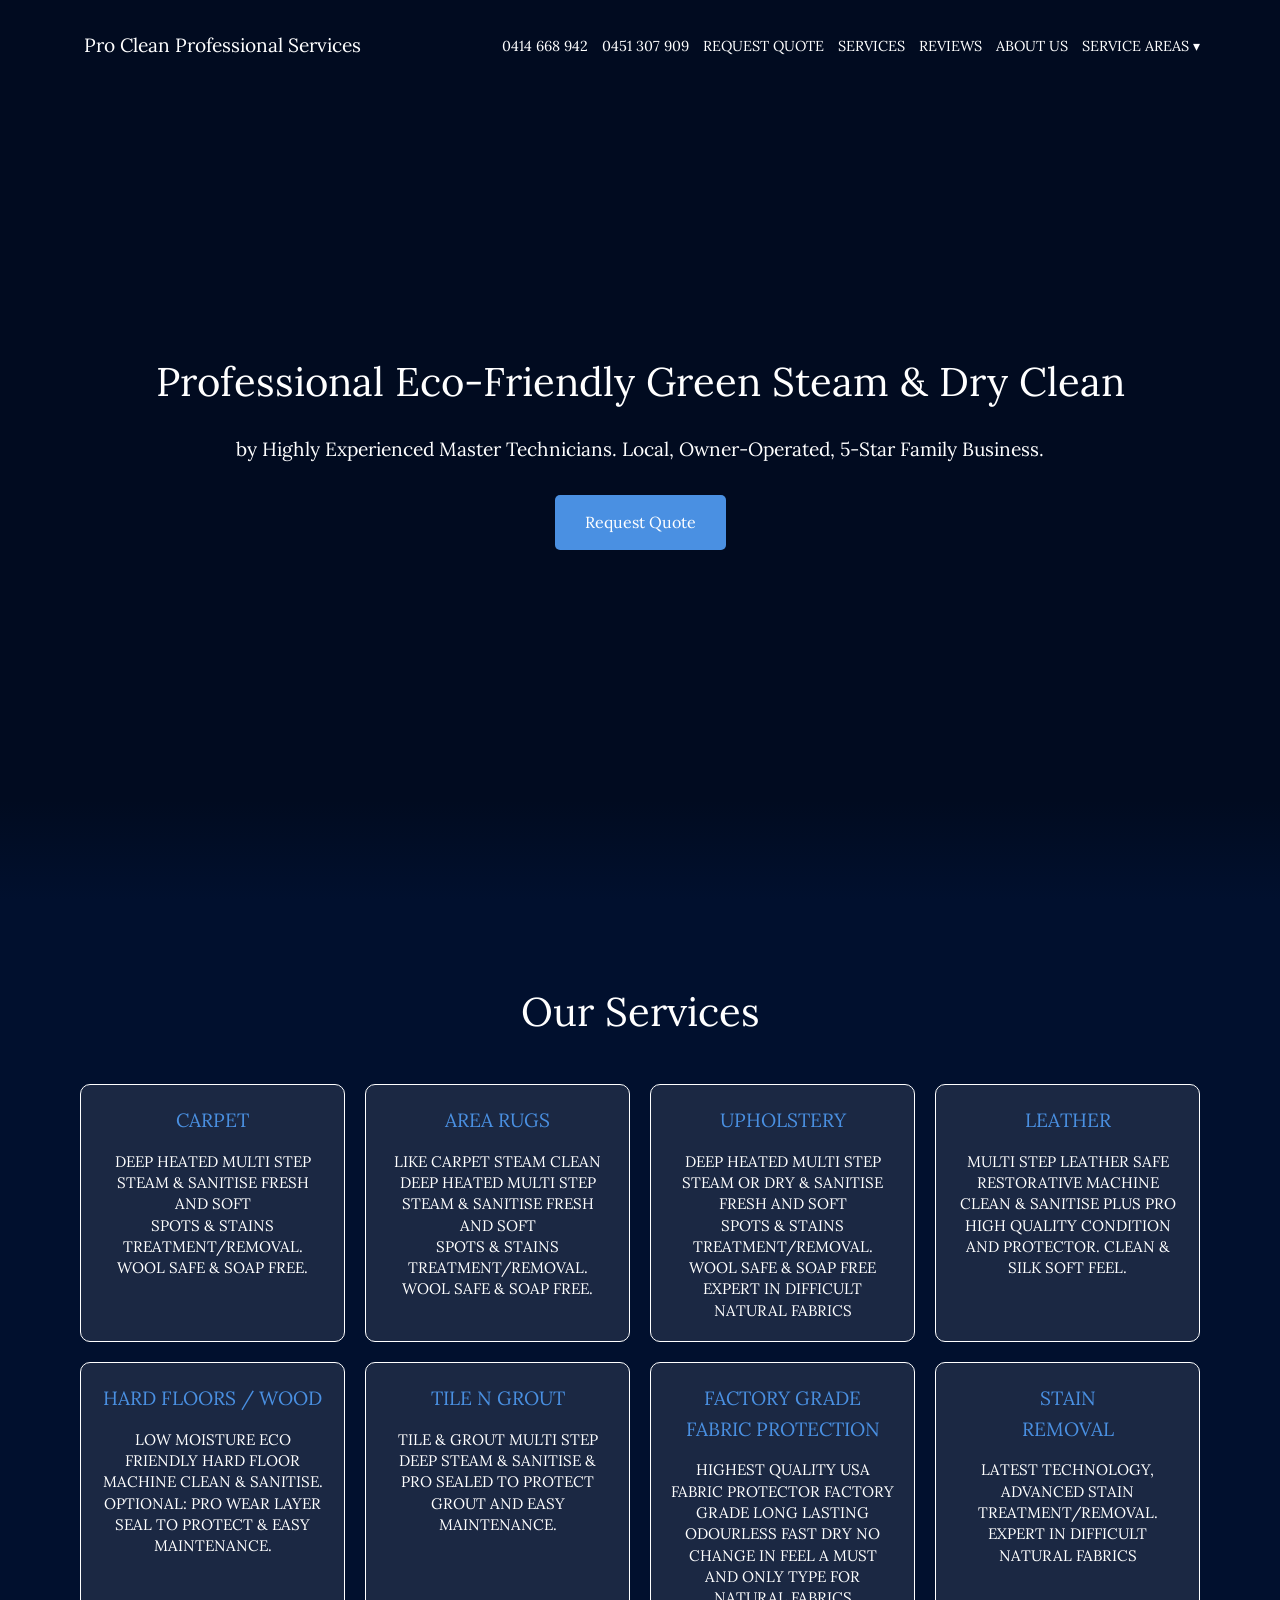
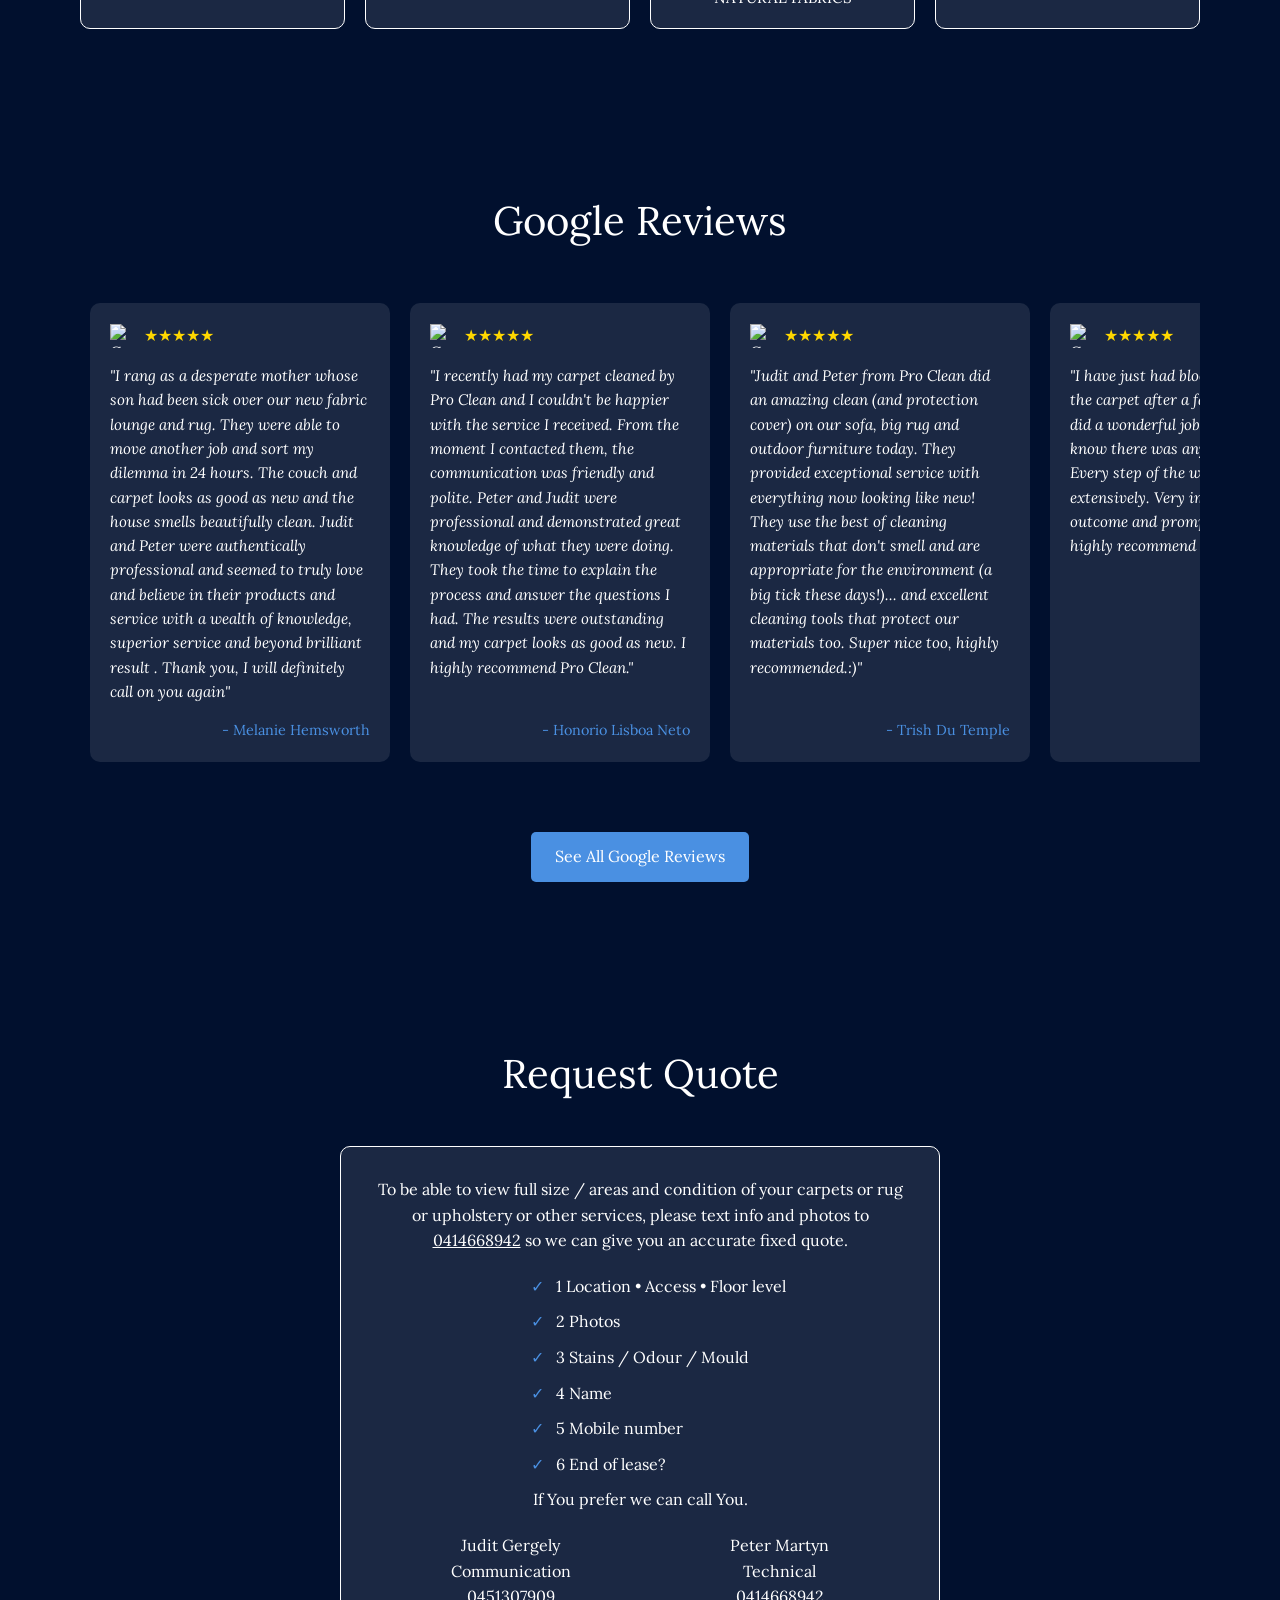
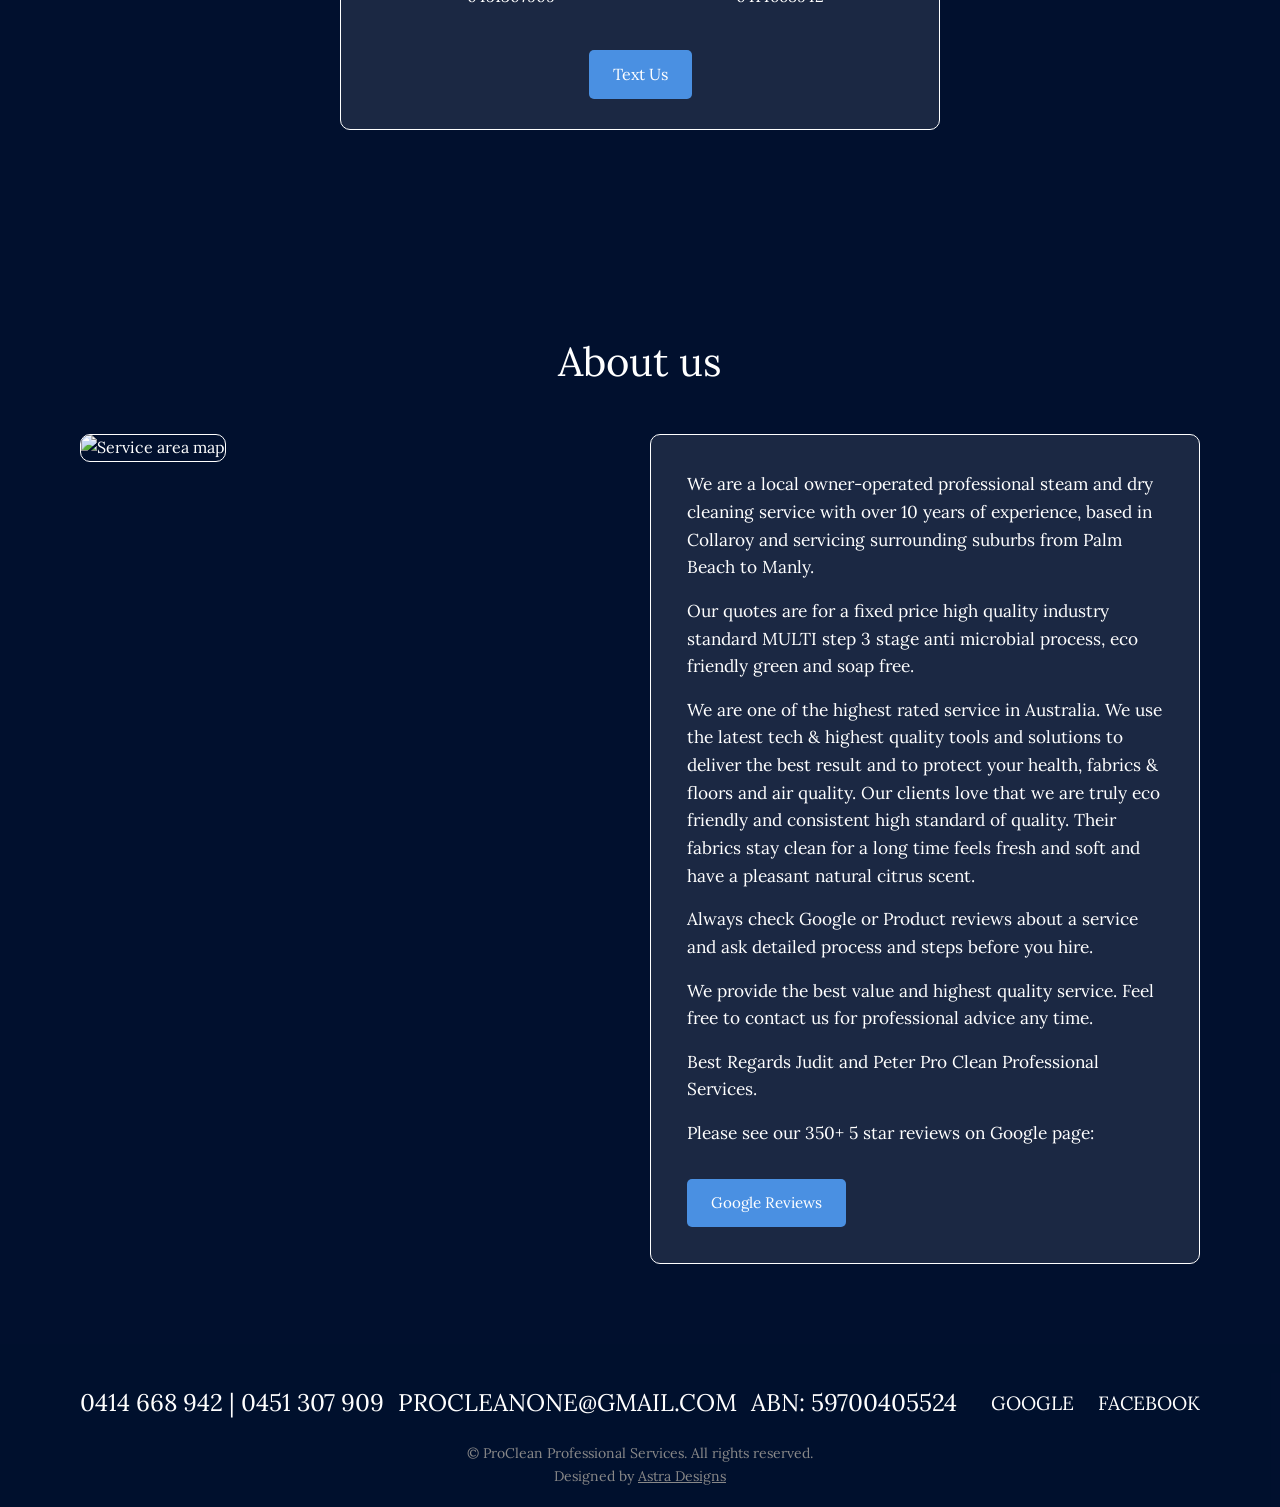
==== commit 96c38be5: "Add template system and update all pages with improvements - Add header template system with main an" ====
--- a/index.html
+++ b/index.html
@@ -1,2935 +1,290 @@
-
 <!DOCTYPE html>
 <html lang="en">
 <head>
-    <meta charset="UTF-8">
-    <meta name="viewport" content="width=device-width, initial-scale=1.0">
-    <title>PABS Facility Services</title>
-    <script src="https://www.google.com/recaptcha/api.js" async defer></script>
-    <link rel="preconnect" href="https://fonts.googleapis.com">
-    <link rel="preconnect" href="https://fonts.gstatic.com" crossorigin>
-    <link href="https://fonts.googleapis.com/css2?family=Red+Hat+Display:ital,wght@0,300..900;1,300..900&display=swap" rel="stylesheet">
-    <link rel="stylesheet" href="https://cdnjs.cloudflare.com/ajax/libs/font-awesome/6.4.2/css/all.min.css">
-
-    
-    <style>
-        :root {
-            --brand-green: #3c5f2f;
-            --header-green: #5E6A3E;
-            --pure-white: #FFFFFF;
-            --pure-black: #000000;
-        }
-
-        * {
-            margin: 0;
-            padding: 0;
-            box-sizing: border-box;
-            font-family: 'Inter', sans-serif;
-        }
-        .red-hat-display-<uniquifier> {
-            font-family: "Red Hat Display", serif;
-            font-optical-sizing: auto;
-            font-weight: <weight>;
-            font-style: normal;
-        }
-        .body {
-            font-family: "Red Hat Display", serif;
-        }
-
-
-        /* ===== LOADING SCREEN ===== */
-        .loading-screen {
-            position: fixed;
-            top: 0;
-            left: 0;
-            width: 100%;
-            height: 100%;
-            background: var(--brand-green);
-            display: flex;
-            flex-direction: column;
-            justify-content: center;
-            align-items: center;
-            z-index: 9999;
-            transition: opacity 0.5s ease-out;
-        }
-
-        .loading-screen.hidden {
-            opacity: 0;
-            pointer-events: none;
-        }
-
-        .loading-logo {
-            width: 200px;
-            height: auto;
-            animation: pulse 2s infinite;
-        }
-
-        .loading-spinner {
-            width: 80px;
-            height: 80px;
-            margin: 20px auto;
-            border: 4px solid var(--pure-white);
-            border-top: 4px solid transparent;
-            border-radius: 50%;
-            animation: spin 1s linear infinite;
-        }
-
-        .loading-bar-container {
-            width: 300px;
-            height: 10px;
-            background: rgba(255, 255, 255, 0.2);
-            border-radius: 5px;
-            margin-top: 20px;
-        }
-
-        .loading-bar {
-            width: 0%;
-            height: 100%;
-            background: var(--pure-white);
-            border-radius: 5px;
-            transition: width 0.5s ease-out;
-        }
-
-        /* ===== ANIMATION KEYFRAMES ===== */
-        @keyframes slideInLeft {
-            from { transform: translateX(-100px); opacity: 0; }
-            to { transform: translateX(0); opacity: 1; }
-        }
-
-        @keyframes slideInRight {
-            from { transform: translateX(100px); opacity: 0; }
-            to { transform: translateX(0); opacity: 1; }
-        }
-
-        @keyframes scaleUp {
-            from { transform: scale(0.5); opacity: 0; }
-            to { transform: scale(1); opacity: 1; }
-        }
-
-        @keyframes spin {
-            0% { transform: rotate(0deg); }
-            100% { transform: rotate(360deg); }
-        }
-
-        @keyframes pulse {
-            0% { transform: scale(1); }
-            50% { transform: scale(1.1); }
-            100% { transform: scale(1); }
-        }
-
-        /* ===== TOP CONTACT BAR ===== */
-        /* ===== TOP CONTACT BAR ===== */
-.contact-bar {
-    background: #3c5f2f;
-    padding: 12px 40px;
-    display: flex;
-    justify-content: flex-end;
-    align-items: center;
-    color: var(--pure-white);
-    font-size: 0.9rem;
-    animation: slideInLeft 0.8s ease-out;
-}
-.contact-text {
-    margin-right: 20px;
-}
-.contact-group {
-    display: flex;
-    gap: 30px;
-    align-items: center;
-}
-.contact-item {
-    display: flex;
-    align-items: center;
-    gap: 6px;
-}
-.contact-icon {
-    width: 16px;
-    height: 16px;
-    display: flex;
-    align-items: center;
-    justify-content: center;
-}
-        /* ===== NAVIGATION BAR ===== */
-        .nav-container {
-            display: flex;
-            justify-content: space-between;
-            align-items: center;
-            height: 80px;
-            background: var(--pure-white);
-            padding: 0 40px;
-            border-bottom: 1px solid rgba(0,0,0,0.08);
-            animation: slideInRight 0.8s 0.2s ease-out backwards;
-        }
-
-        .nav-links {
-            margin-left: auto;
-            display: flex;
-            gap: 32px;
-            list-style: none;
-            padding-left: 0;
-        }
-
-        .nav-links a {
-            text-decoration: none;
-            color: var(--pure-black);
-            font-weight: 500;
-            font-size: 1.1rem;
-            position: relative;
-            transition: all 0.3s cubic-bezier(0.4, 0, 0.2, 1);
-        }
-
-        .nav-links a::after {
-            content: '';
-            position: absolute;
-            bottom: -5px;
-            left: 0;
-            width: 0;
-            height: 2px;
-            background: var(--brand-green);
-            transition: width 0.3s ease;
-        }
-
-        .nav-links a:hover::after {
-            width: 100%;
-        }
-
-        .nav-logo {
-            width: 280px;
-            height: auto;
-            transition: transform 0.3s ease;
-            animation: slideInLeft 0.8s 0.4s ease-out backwards;
-        }
-
-        
-
-        /* ===== HERO SECTION ===== */
-        /* ===== HERO SECTION ===== */
-/* ===== HERO SECTION ===== */
-.hero-section {
-    position: relative;
-    height: 120vh;
-    background: linear-gradient(rgba(255, 255, 255, 0.45), rgba(255, 255, 255, 0.45)), url(https://i.postimg.cc/XvvvDzZV/i-Stock-1166961064-min.webp);
-    background-size: cover;
-    background-position: center;
-    margin-top: -270px;
-    padding-top: 220px;
-    z-index: -1;
-}
-
-.content-wrapper {
-    width: 85%;
-    max-width: none;
-    margin-left: 15%;
-    padding: 60px 40px;
-    display: flex;
-    flex-direction: column;
-    justify-content: flex-start; /* Changed from center */
-    margin-top: 40px; /* Reduced top margin */
-    line-height: 2.5;
-}
-
-.service-title {
-    font-size: 1.6rem;
-    font-weight: 500;
-    line-height: 1.2;
-    margin-bottom: 0.5rem;
-    text-align: left;
-}
-
-.service-subtitle {
-    font-size: 1.6rem;
-    font-weight: 500;
-    
-    text-align: left;
-}
-
-.service-description {
-    font-size: 1.6rem;
-    line-height: 1.5;
-    margin: 0.8rem 0;
-    text-align: left;
-    font-weight: 600;
-}
-
-.cta-main {
-    width: auto;
-    padding: 15px 40px;
-    margin: 3rem 0; /* Changed to align left with text */
-    text-align: center;
-    align-self: center;
-    position: relative;
-    left: 50%;
-    transform: translateX(-50%);
-}
-
-.brand-mascot {
-    position: absolute;
-    left: 0%;
-    bottom: 0%;
-    width: 220px;
-    z-index: 2;
-}
-.cta-main {
-    background: #3c5f2f;
-    color: black;
-    width: auto;
-    min-width: 380px; /* Increased for wider button */
-    padding: 20px 50px; /* Increased padding for bigger button */
-    border: none;
-    border-radius: 25px;
-    font-weight: 800;
-    font-size: 0.9rem; /* Smaller font */
-    text-transform: uppercase;
-    display: flex;
-    flex-direction: column;
-    align-items: center;
-    justify-content: center;
-    gap: 8px; /* Slightly more space between lines */
-    margin: 2rem 0 2rem -400px;
-    margin-right: 95%; /* Keeping your perfect positioning */
-    cursor: pointer;
-    opacity: 0;
-    animation: scaleUp 0.8s 1.4s ease-out forwards;
-    position: relative;
-    overflow: hidden;
-    font-family: "Red Hat Display", serif;
-    line-height: 1.3;
-}
-
-/* Style for the second line of text */
-.cta-main span {
-    font-size: 0.85rem; /* Even smaller for second line */
-    font-weight: 800;
-    letter-spacing: 0.2px;
-}
-
-
-        .cta-main:hover::before {
-            left: 100%;
-        }
-
-        .cta-main:hover {
-            transform: translateY(-3px) scale(1.05);
-            box-shadow: 0 10px 20px rgba(0,0,0,0.2);
-        }
-
-        /* ===== MASCOT LOGO ===== */
-
-.brand-mascot:hover {
-    transform: scale(1.1) rotate(5deg);
-}
-@media (max-width: 768px) {
-    .hero-section {
-        height: 100vh;
-        margin-top: 0;
-        padding-top: 0;
-        background-size: cover;
-        background-position: center;
-    }
-
-    .content-wrapper {
-        padding: 20px;
-        text-align: center;
-        margin: 0 auto;
-    }
-
-    
-
-    
-    .service-description {
-        font-size: 1rem;
-        text-align: center;
-        margin: 1rem auto;
-    }
-
-    .brand-mascot {
-        display: none;
-    }
-
-    .cta-main {
-        margin: 1.5rem auto;
-    }
-}
-        /* ===== RESPONSIVE DESIGN ===== */
-        @media (max-width: 768px) {
-            .contact-bar {
-                flex-direction: column;
-                gap: 12px;
-                padding: 12px 20px;
-                animation: none;
-            }
-
-            .contact-group {
-                flex-direction: column;
-                gap: 8px;
-            }
-
-            .nav-container {
-                padding: 0 20px;
-                height: 60px;
-                flex-direction: column;
-                justify-content: center;
-            }
-
-            .nav-links {
-                display: none;
-            }
-
-            .nav-logo {
-                width: 140px;
-                position: static;
-                margin: 0 auto;
-            }
-            @media (max-width: 768px) {
-    /* Reset the hero section for mobile */
-    .hero-section {
-        position: relative;
-        height: 100vh;
-        margin: 0;
-        padding: 0;
-        background: linear-gradient(rgba(255,255,255,0.45), rgba(255,255,255,0.45)),
-                    url('https://i.postimg.cc/XvvvDzZV/i-Stock-1166961064-min.webp');
-        background-size: cover;
-        background-position: center;
-        display: flex;
-        flex-direction: column;
-    }
-
-    /* Reset content wrapper */
-    .content-wrapper {
-        width: 100%;
-        max-width: 100%;
-        margin: 0;
-        
-       
-        display: flex;
-        flex-direction: column;
-        align-items: center;
-        line-height: normal;
-    }
-
-    /* Style title for mobile */
-    .service-title {
-        font-size: 1.3rem;
-        font-weight: 800;
-        text-align: center;
-        margin: 0 0 15px 0;
-        max-width: 90%;
-        line-height: 1.3;
-        margin-bottom: 5%;
-    }
-    .service-subtitle {
-        font-size: 1.5rem;
-        margin-bottom: 1.5rem;
-        text-align: center;
-        font-weight: 800;
-    }
-
-    /* Style descriptions */
-    .service-description {
-        font-size: 1.5rem;
-        text-align: center;
-        margin: 10px auto;
-        max-width: 90%;
-        line-height: 1.4;
-        font-weight: 300;
-    }
-
-    /* Completely reset and restyle the button for mobile */
-    .cta-main {
-        width: 90%;
-        max-width: 320px;
-        margin: 20px auto;
-        padding: 15px 20px;
-        background: var(--brand-green);
-        border-radius: 25px;
-        position: static; /* Reset positioning */
-        transform: none;
-        display: flex;
-        flex-direction: column;
-        align-items: center;
-        gap: 5px;
-        font-size: 0.9rem;
-        margin-left: auto;
-        margin-right: auto;
-    }
-
-    .cta-main span {
-        font-size: 0.85rem;
-    }
-
-    /* Hide mascot */
-    .brand-mascot {
-        display: none;
-    }
-
-            .brand-mascot {
-                width: 160px;
-                margin-top: -120%;
-            }
-
-            
-
-            .cta-main {
-                width: 90%;
-                max-width: 280px;
-            }
-
-            .loading-bar-container {
-                width: 80%;
-                max-width: 300px;
-            }
-
-            .loading-logo {
-                width: 150px;
-            }
-        }
-
-        
-        @media (max-width: 768px) {
-    .contact-bar {
-        display: flex;
-        flex-direction: row; /* Change to row instead of column */
-        justify-content: space-between;
-        padding: 8px 15px;
-        flex-wrap: wrap; /* Allow wrapping if needed */
-        gap: 8px;
-    }
-
-    .contact-group {
-        display: flex;
-        flex-direction: row; /* Keep items in a row */
-        gap: 15px;
-        flex-wrap: wrap; /* Allow wrapping within groups */
-    }
-
-    .contact-item {
-        font-size: 0.85rem; /* Slightly smaller font for mobile */
-        white-space: nowrap; /* Prevent text wrapping within items */
-        display: flex;
-        align-items: center;
-        gap: 6px; /* Reduce gap between icon and text */
-    }
-
-    .contact-item .contact-icon {
-        font-size: 14px; /* Smaller icons on mobile */
-    }
-    .brand-mascot {
-                display: none;
-            }
-
-    /* Hide email text on very small screens, show only icon */
-    @media (max-width: 480px) {
-        .contact-item.email-contact span {
-            max-width: 150px;
-            overflow: hidden;
-            text-overflow: ellipsis;
-        }
-    }
-}
-@media (max-width: 768px) {
-    .contact-item .fa-clock,
-    .contact-item:has(.fa-clock) {
-        display: none;
-    }
-}
-    </style>
-    <link href="https://fonts.googleapis.com/css2?family=Inter:wght@400;500;600;700&display=swap" rel="stylesheet">
+  <meta charset="UTF-8">
+  <meta name="viewport" content="width=device-width, initial-scale=1.0">
+  <title>Pro Clean Professional Services | Eco-Friendly Steam & Dry Cleaning</title>
+  <meta name="description" content="Local, owner‑operated eco‑friendly steam and dry cleaning. Carpets, rugs, upholstery, leather, tile & grout, hard floors. Highly rated 5‑star service.">
+  <link rel="canonical" href="https://www.procleanone.com.au/">
+  <link rel="icon" href="favicon.svg" type="image/svg+xml">
+
+  <meta property="og:type" content="website">
+  <meta property="og:title" content="Pro Clean Professional Services">
+  <meta property="og:description" content="Eco‑friendly steam & dry cleaning by master technicians. Family business, 5‑star reviews.">
+  <meta property="og:url" content="https://www.procleanone.com.au/">
+  <meta property="og:image" content="https://i.postimg.cc/kXjd4WYB/Pro-Clean-One-Backgroun.jpg">
+
+  <meta name="twitter:card" content="summary_large_image">
+  <meta name="twitter:title" content="Pro Clean Professional Services">
+  <meta name="twitter:description" content="Eco‑friendly steam & dry cleaning. Northern Beaches NSW.">
+  <meta name="twitter:image" content="https://i.postimg.cc/kXjd4WYB/Pro-Clean-One-Backgroun.jpg">
+
+  <!-- Preconnects -->
+  <link rel="preconnect" href="https://fonts.googleapis.com">
+  <link rel="preconnect" href="https://fonts.gstatic.com" crossorigin>
+  <link rel="preconnect" href="https://cdnjs.cloudflare.com" crossorigin>
+  <link rel="preconnect" href="https://www.googletagmanager.com" crossorigin>
+
+  <!-- Fonts -->
+  <link href="https://fonts.googleapis.com/css2?family=Lora:wght@400;700&family=Montserrat:wght@300;400;600;700&display=swap" rel="stylesheet">
+
+  <!-- Styles -->
+  <link rel="stylesheet" href="styles.css">
+
+  <!-- Preload hero background image to reduce LCP -->
+  <link rel="preload" as="image" href="https://i.postimg.cc/kXjd4WYB/Pro-Clean-One-Backgroun.jpg">
+
+  <!-- Google tag (gtag.js) -->
+  <script async src="https://www.googletagmanager.com/gtag/js?id=G-C2SB1T9MWF"></script>
+  <script>
+    window.dataLayer = window.dataLayer || [];
+    function gtag(){dataLayer.push(arguments);} 
+    gtag('js', new Date());
+    gtag('config', 'G-C2SB1T9MWF');
+  </script>
+
+  <!-- Schema.org JSON-LD -->
+  <script type="application/ld+json">
+  {
+    "@context": "https://schema.org",
+    "@type": "CleaningService",
+    "name": "Pro Clean Professional Services",
+    "url": "https://www.procleanone.com.au/",
+    "image": "https://i.postimg.cc/kXjd4WYB/Pro-Clean-One-Backgroun.jpg",
+    "email": "procleanone@gmail.com",
+    "priceRange": "$$",
+    "telephone": "+61 414 668 942",
+    "areaServed": ["Northern Beaches NSW", "Palm Beach", "Manly", "Collaroy"],
+    "address": {
+      "@type": "PostalAddress",
+      "addressLocality": "Collaroy",
+      "addressRegion": "NSW",
+      "addressCountry": "AU"
+    },
+    "sameAs": [
+      "https://g.page/procleanone",
+      "https://www.facebook.com/procleanone"
+    ],
+    "identifier": {"@type": "PropertyValue", "propertyID": "ABN", "value": "59700405524"}
+  }
+  </script>
 </head>
-<body>
-    <!-- Loading Screen -->
-    <div class="loading-screen" id="loadingScreen">
-        <img src="https://i.postimg.cc/Hk8mc178/pab-1.png" alt="PABS Logo" class="loading-logo">
-        <div class="loading-spinner"></div>
-        <div class="loading-bar-container">
-            <div class="loading-bar" id="loadingBar"></div>
-        </div>
+<body class="preload">
+  <a class="skip-link" href="#main">Skip to content</a>
+
+  <header class="nav-bar" role="banner">
+    <div class="container nav-container">
+      <div class="logo">
+        <a href="https://g.page/procleanone">Pro Clean Professional Services</a>
+      </div>
+      <button class="mobile-nav-toggle" aria-label="Toggle navigation" aria-expanded="false" aria-controls="primary-navigation">☰</button>
+      <nav role="navigation" aria-label="Primary">
+        <ul id="primary-navigation" class="nav-links">
+          <li><a href="tel:0414668942">0414 668 942</a></li>
+          <li><a href="tel:0451307909">0451 307 909</a></li>
+          <li><a href="#quote">REQUEST QUOTE</a></li>
+          <li><a href="#services">SERVICES</a></li>
+          <li><a href="#reviews">REVIEWS</a></li>
+          <li><a href="#about">ABOUT US</a></li>
+          <li class="dropdown">
+            <a href="#" aria-haspopup="true" aria-expanded="false">SERVICE AREAS ▾</a>
+            <div class="dropdown-menu" role="menu" aria-label="Service Areas">
+              <a href="suburbs/collaroy.html" role="menuitem">Collaroy</a>
+              <!-- Add remaining suburbs here -->
+            </div>
+          </li>
+        </ul>
+      </nav>
     </div>
-
-    <!-- Contact Information Bar -->
-<div class="contact-bar">
-    <div class="contact-text"></div>
-    <div class="contact-group">
-        <div class="contact-item">
-            <i class="fas fa-clock contact-icon"></i>
-            <span>8am to 6pm, Monday to Saturday</span>
-        </div>
-        <div class="contact-item">
-            <i class="fas fa-phone-alt contact-icon"></i>
-            <span>0450 198 894</span>
-        </div>
-        <div class="contact-item">
-            <i class="fas fa-envelope contact-icon"></i>
-            <span>pablo@pabsfacilityservices.com.au</span>
-        </div>
+  </header>
+
+  <main id="main">
+    <section id="home" class="hero">
+      <div class="hero-content">
+        <h1>Professional Eco-Friendly Green Steam & Dry Clean</h1>
+        <p>by Highly Experienced Master Technicians. Local, Owner-Operated, 5-Star Family Business.</p>
+        <a href="#quote" class="cta-button">Request Quote</a>
+      </div>
+    </section>
+
+    <div class="gradient-section"></div>
+
+    <section id="services" class="services">
+      <div class="container">
+        <h2>Our Services</h2>
+        <div class="services-grid">
+          <div class="service-item">
+            <h3>CARPET</h3>
+            <p>DEEP HEATED MULTI STEP STEAM & SANITISE FRESH AND SOFT<br>SPOTS & STAINS TREATMENT/REMOVAL. WOOL SAFE & SOAP FREE.</p>
+          </div>
+          <div class="service-item">
+            <h3>AREA RUGS</h3>
+            <p>LIKE CARPET STEAM CLEAN DEEP HEATED MULTI STEP STEAM & SANITISE FRESH AND SOFT<br>SPOTS & STAINS TREATMENT/REMOVAL. WOOL SAFE & SOAP FREE.</p>
+          </div>
+          <div class="service-item">
+            <h3>UPHOLSTERY</h3>
+            <p>DEEP HEATED MULTI STEP STEAM OR DRY & SANITISE FRESH AND SOFT<br>SPOTS & STAINS TREATMENT/REMOVAL. WOOL SAFE & SOAP FREE EXPERT IN DIFFICULT NATURAL FABRICS</p>
+          </div>
+          <div class="service-item">
+            <h3>LEATHER</h3>
+            <p>MULTI STEP LEATHER SAFE RESTORATIVE MACHINE CLEAN & SANITISE PLUS PRO HIGH QUALITY CONDITION AND PROTECTOR. CLEAN & SILK SOFT FEEL.</p>
+          </div>
+          <div class="service-item">
+            <h3>HARD FLOORS / WOOD</h3>
+            <p>LOW MOISTURE ECO FRIENDLY HARD FLOOR MACHINE CLEAN & SANITISE. <br> OPTIONAL: PRO WEAR LAYER SEAL TO PROTECT & EASY MAINTENANCE.</p>
+          </div>
+          <div class="service-item">
+            <h3>TILE N GROUT</h3>
+            <p>TILE & GROUT MULTI STEP DEEP STEAM & SANITISE & PRO SEALED TO PROTECT GROUT AND EASY MAINTENANCE.</p>
+          </div>
+          <div class="service-item">
+            <h3>FACTORY GRADE FABRIC PROTECTION</h3>
+            <p>HIGHEST QUALITY USA FABRIC PROTECTOR FACTORY GRADE LONG LASTING ODOURLESS FAST DRY NO CHANGE IN FEEL A MUST AND ONLY TYPE FOR NATURAL FABRICS</p>
+          </div>
+          <div class="service-item">
+            <h3>STAIN<br>REMOVAL</h3>
+            <p>LATEST TECHNOLOGY, ADVANCED STAIN TREATMENT/REMOVAL. EXPERT IN DIFFICULT NATURAL FABRICS</p>
+          </div>
+        </div>
+      </div>
+    </section>
+
+    <section id="reviews" class="reviews">
+      <div class="container">
+        <h2>Google Reviews</h2>
+        <div class="review-carousel">
+          <div class="review-container">
+            <div class="review-item">
+              <div class="review-header">
+                <img loading="lazy" decoding="async" src="https://i.postimg.cc/Qxk5GyLn/imgbin-google-logo-google-adwords-g-suite-google-account-png-removebg-preview.webp" alt="Google logo" class="google-logo-placeholder">
+                <div class="review-rating">★★★★★</div>
+              </div>
+              <p class="review-content">"I rang as a desperate mother whose son had been sick over our new fabric lounge and rug. They were able to move another job and sort my dilemma in 24 hours. The couch and carpet looks as good as new and the house smells beautifully clean. Judit and Peter were authentically professional and seemed to truly love and believe in their products and service with a wealth of knowledge, superior service and beyond brilliant result . Thank you, I will definitely call on you again"</p>
+              <span class="review-author">- Melanie Hemsworth</span>
+            </div>
+            <div class="review-item">
+              <div class="review-header">
+                <img loading="lazy" decoding="async" src="https://i.postimg.cc/Qxk5GyLn/imgbin-google-logo-google-adwords-g-suite-google-account-png-removebg-preview.webp" alt="Google logo" class="google-logo-placeholder">
+                <div class="review-rating">★★★★★</div>
+              </div>
+              <p class="review-content">"I recently had my carpet cleaned by Pro Clean and I couldn't be happier with the service I received. From the moment I contacted them, the communication was friendly and polite. Peter and Judit were professional and demonstrated great knowledge of what they were doing. They took the time to explain the process and answer the questions I had. The results were outstanding and my carpet looks as good as new. I highly recommend Pro Clean."</p>
+              <span class="review-author">- Honorio Lisboa Neto</span>
+            </div>
+            <div class="review-item">
+              <div class="review-header">
+                <img loading="lazy" decoding="async" src="https://i.postimg.cc/Qxk5GyLn/imgbin-google-logo-google-adwords-g-suite-google-account-png-removebg-preview.webp" alt="Google logo" class="google-logo-placeholder">
+                <div class="review-rating">★★★★★</div>
+              </div>
+              <p class="review-content">"Judit and Peter from Pro Clean did an amazing clean (and protection cover) on our sofa, big rug and outdoor furniture today. They provided exceptional service with everything now looking like new! They use the best of cleaning materials that don't smell and are appropriate for the environment (a big tick these days!)... and excellent cleaning tools that protect our materials too. Super nice too, highly recommended.:)"</p>
+              <span class="review-author">- Trish Du Temple</span>
+            </div>
+            <div class="review-item">
+              <div class="review-header">
+                <img loading="lazy" decoding="async" src="https://i.postimg.cc/Qxk5GyLn/imgbin-google-logo-google-adwords-g-suite-google-account-png-removebg-preview.webp" alt="Google logo" class="google-logo-placeholder">
+                <div class="review-rating">★★★★★</div>
+              </div>
+              <p class="review-content">"I have just had blood cleaned out of the carpet after a fall. Peter and Judit did a wonderful job. You would not know there was any blood there at all. Every step of the way was explained extensively. Very impressed with the outcome and prompt service. Would highly recommend to anyone."</p>
+              <span class="review-author">- Kylie Jenkins</span>
+            </div>
+            <div class="review-item">
+              <div class="review-header">
+                <img loading="lazy" decoding="async" src="https://i.postimg.cc/Qxk5GyLn/imgbin-google-logo-google-adwords-g-suite-google-account-png-removebg-preview.webp" alt="Google logo" class="google-logo-placeholder">
+                <div class="review-rating">★★★★★</div>
+              </div>
+              <p class="review-content">"Peter & Judit were just EXCEPTIONAL. knowledgeable & passionate about doing a GREAT job. Thank you, the results of our carpets were fantastic. They have clearly spent time researching and using the right products for the right stains. Thank you!"</p>
+              <span class="review-author">- Tom Humphries</span>
+            </div>
+            <div class="review-item">
+              <div class="review-header">
+                <img loading="lazy" decoding="async" src="https://i.postimg.cc/Qxk5GyLn/imgbin-google-logo-google-adwords-g-suite-google-account-png-removebg-preview.webp" alt="Google logo" class="google-logo-placeholder">
+                <div class="review-rating">★★★★★</div>
+              </div>
+              <p class="review-content">"There is a reason they have so many 5 star reviews. We got our fabric couch cleaned and it looks great! Good honest communication and reliable service. If you need a cleaning service, use Pro Clean. They are amazing. Thank you again Judit and Peter!"</p>
+              <span class="review-author">- Laura Martin</span>
+            </div>
+          </div>
+        </div>
+        <a href="https://g.page/procleanone" class="review-link">See All Google Reviews</a>
+      </div>
+    </section>
+
+    <section id="quote" class="quote-section">
+      <div class="container">
+        <h2>Request Quote</h2>
+        <div class="quote-instructions">
+          <p>To be able to view full size / areas and condition of your carpets or rug or upholstery or other services, please text info and photos to <a href="sms:+61414668942">0414668942</a> so we can give you an accurate fixed quote.</p>
+          <ul>
+            <li>1 Location • Access • Floor level</li>
+            <li>2 Photos</li>
+            <li>3 Stains / Odour / Mould</li>
+            <li>4 Name</li>
+            <li>5 Mobile number</li>
+            <li>6 End of lease?</li>
+          </ul>
+          <p>If You prefer we can call You.</p>
+          <div class="credentials-container">
+            <div class="credential">
+              <p>Judit Gergely<br>Communication<br><a href="sms:+61451307909">0451307909</a></p>
+            </div>
+            <div class="credential">
+              <p>Peter Martyn<br>Technical<br><a href="sms:+61414668942">0414668942</a></p>
+            </div>
+          </div>
+          <a href="sms:+61414668942" class="review-link">Text Us</a>
+        </div>
+      </div>
+    </section>
+
+    <section id="about" class="about-us">
+      <div class="container">
+        <h2>About us</h2>
+        <div class="about-content">
+          <div class="map-container">
+            <img loading="lazy" decoding="async" src="https://i.postimg.cc/Bb7BZd4r/Untitled-design-13-transformed-1.png" alt="Service area map" class="map-image">
+          </div>
+          <div class="about-text-container">
+            <div class="about-text">
+              <p>We are a local owner-operated professional steam and dry cleaning service with over 10 years of experience, based in Collaroy and servicing surrounding suburbs from Palm Beach to Manly.</p>
+              <p>Our quotes are for a fixed price high quality industry standard MULTI step 3 stage anti microbial process, eco friendly green and soap free.</p>
+              <p>We are one of the highest rated service in Australia. We use the latest tech & highest quality tools and solutions to deliver the best result and to protect your health, fabrics & floors and air quality. Our clients love that we are truly eco friendly and consistent high standard of quality. Their fabrics stay clean for a long time feels fresh and soft and have a pleasant natural citrus scent.</p>
+              <p>Always check Google or Product reviews about a service and ask detailed process and steps before you hire.</p>
+              <p>We provide the best value and highest quality service. Feel free to contact us for professional advice any time.</p>
+              <p>Best Regards Judit and Peter Pro Clean Professional Services.</p>
+              <p>Please see our 350+ 5 star reviews on Google page:</p>
+              <a href="https://g.page/procleanone" class="review-link">Google Reviews</a>
+            </div>
+          </div>
+        </div>
+      </div>
+    </section>
+  </main>
+
+  <footer id="contact">
+    <div class="container footer-content">
+      <div class="contact-info">
+        <p><a href="tel:0414668942">0414 668 942</a> | <a href="tel:0451307909">0451 307 909</a></p>
+      </div>
+      <div class="contact-info">
+        <p><a href="mailto:procleanone@gmail.com">PROCLEANONE@GMAIL.COM</a></p>
+      </div>
+      <div class="contact-info">
+        <p>ABN: 59700405524</p>
+      </div>
+      <div class="social-links">
+        <a href="https://g.page/procleanone" target="_blank" rel="noopener noreferrer">GOOGLE</a>
+        <a href="https://www.facebook.com/procleanone" target="_blank" rel="noopener noreferrer">FACEBOOK</a>
+      </div>
     </div>
-</div>
-    <!-- Navigation -->
-    <nav class="nav-container">
-        <img src="https://i.postimg.cc/mgmdsPrQ/Pabs-Letra-PNG-transparent.png" 
-             alt="PABS Logo" 
-             class="nav-logo">
-        <ul class="nav-links">
-            <li><a href="#home">Home</a></li>
-            <li><a href="#services">Services</a></li>
-            <li><a href="#gallery">Gallery</a></li>
-            <li><a href="#reviews">Client Reviews</a></li>
-            <li><a href="#contact">Contact Us</a></li>
-        </ul>
-    </nav>
-
-    <!-- Main Content -->
-    <section class="hero-section">
-        <div class="content-wrapper">
-            <h1 class="service-title">
-                RESIDENTIAL, STRATA & COMMERCIAL GARDEN SERVICES
-            </h1>
-            
-            <h2 class="service-subtitle">
-                High-Quality Results, Friendly Service
-            </h2>
-
-            
-
-            <p class="service-description">
-                Looking for professional, reliable garden and outdoor maintenance?
-            </p>
-
-            <p class="service-description">
-                Our team has more than 5 years experience delivering high-quality services
-for Sydney’s residential gardens, strata and commercial properties
-            </p>
-            <p class="service-description">
-                We offer a free site inspection before we quote, to ensure our service meets
-your expectations!
-            </p>
-
-            <button class="cta-main">
-                BOOK A FREE QUOTE<br>
-                <span style="font-size:0.9em">CALL 0450 198 894</span>
-            </button>   
-        </div>
-
-        <img src="https://i.postimg.cc/Hk8mc178/pab-1.png" 
-             alt="Brand Mascot" 
-             class="brand-mascot">
-    </section>
-    <section class="wwd-section">
-    <div class="wwd-inner">
-        <div class="wwd-left">
-            <div class="wwd-label">WHAT WE DO</div>
-            <h2 class="wwd-title">Our<br>Services</h2>
-        </div>
-        <div class="wwd-right">
-            <h3 class="wwd-subtitle">Excellent maintenance, year-round</h3>
-            <p class="wwd-text">We keep your outdoor spaces beautiful and well-maintained, so you can relax and enjoy them. Our comprehensive garden and facility services ensure your home, strata, or commercial property always looks its best.</p>
-        </div>
+    <div class="copyright">
+      <p>&copy; ProClean Professional Services. All rights reserved.</p>
+      <p>Designed by <a href="https://www.astradesigns.info/" target="_blank" rel="noopener">Astra Designs</a></p>
     </div>
-</section>
-
-<style>
-.wwd-section {
-    width: 100%;
-    max-width: 2880px;
-    margin: 0 auto;
-    padding: 4.5em 0em 4em 0em;
-    background: #fff;
-}
-
-.wwd-inner {
-    max-width: 2880px;
-    margin: 0 auto;
-    display: grid;
-    grid-template-columns: 1fr 1fr;
-    padding: 0 180px;
-    gap: 120px;
-}
-
-.wwd-label {
-    font-family: 'Inter', sans-serif;
-    font-size: 30px;
-    font-weight: 400;
-    letter-spacing: 1px;
-    color: #222;
-    margin-bottom: 24px;
-}
-
-.wwd-title {
-    font-family: 'Inter', sans-serif;
-    font-size: 64px;
-    line-height: 0.95;
-    font-weight: 500;
-    color: #222;
-    margin: 0;
-}
-
-.wwd-subtitle {
-    font-family: 'Inter', sans-serif;
-    font-size: 32px;
-    line-height: 1.1;
-    font-weight: 500;
-    color: #222;
-    margin: 0 0 40px 0;
-}
-
-.wwd-text {
-    font-family: 'Inter', sans-serif;
-    font-size: 100%;
-    line-height: 1.6;
-    color: #555;
-    margin: 0;
-    max-width: 600px;
-}
-
-@media (max-width: 1440px) {
-    .wwd-inner {
-        padding: 0 100px;
-        gap: 60px;
-    }
-    
-    .wwd-title {
-        font-size: 90px;
-    }
-    
-    .wwd-subtitle {
-        font-size: 36px;
-    }
-}
-
-@media (max-width: 768px) {
-    .wwd-section {
-        padding: 3em 0;
-    }
-
-    .wwd-inner {
-        grid-template-columns: 1fr;
-        padding: 0 20px;
-        gap: 40px;
-    }
-
-    .wwd-title {
-        font-size: 60px;
-    }
-
-    .wwd-subtitle {
-        font-size: 28px;
-    }
-}
-</style>
- <section class="services-showcase">
-    <div class="services-grid">
-        <!-- Landscape Design -->
-        <div class="service-item">
-            <div class="service-content">
-                <h3>GARDENING</h3>
-                <div class="hover-fill"></div>
-                <img src="https://i.postimg.cc/vZybTrQ5/Whats-App-Image-2025-01-26-at-7-24-07-PM-1.jpg" alt="Landscape Design Services" />
-            </div>
-        </div>
-
-        <!-- Landscaping -->
-        <div class="service-item">
-            <div class="service-content">
-                <h3>GARDEN CLEAN UP</h3>
-                <div class="hover-fill"></div>
-                <img src="https://i.postimg.cc/RhjHv6by/Whats-App-Image-2025-01-26-at-7-22-25-PM-2.jpg" alt="Landscaping Services" />
-            </div>
-        </div>
-
-        <!-- Hardscaping -->
-        <div class="service-item">
-            <div class="service-content">
-                <h3>HEDGE TRIMMING</h3>
-                <div class="hover-fill"></div>
-                <img src="https://i.postimg.cc/VvStyB4X/Whats-App-Image-2025-01-26-at-7-22-27-PM-1.jpg" alt="Hardscaping Services" />
-            </div>
-        </div>
-
-        <!-- Pools -->
-        <div class="service-item">
-            <div class="service-content">
-                <h3>MULCHING</h3>
-                <div class="hover-fill"></div>
-                <img src="https://i.postimg.cc/sg35L4xX/Strata-2-Asquith-2-1.jpg" alt="Pool Services" />
-            </div>
-        </div>
-
-        <!-- Outdoor Living Spaces -->
-        <div class="service-item">
-            <div class="service-content">
-                <h3>TURFING</h3>
-                <div class="hover-fill"></div>
-                <img src="https://i.postimg.cc/fbZY3dTh/Whats-App-Image-2025-01-26-at-7-09-56-PM-4.jpg" alt="Outdoor Living Spaces" />
-            </div>
-        </div>
-
-        <!-- Irrigation -->
-        <div class="service-item">
-            <div class="service-content">
-                <h3>LAWN MOWING</h3>
-                <div class="hover-fill"></div>
-                <img src="https://images.unsplash.com/photo-1603147574210-c9b1dce42a43?q=80&w=2832&auto=format&fit=crop&ixlib=rb-4.0.3&ixid=M3wxMjA3fDB8MHxwaG90by1wYWdlfHx8fGVufDB8fHx8fA%3D%3D" alt="Irrigation Services" />
-            </div>
-        </div>
-    </div>
-</section>
-
-<style>
-.services-showcase {
-    width: 100%;
-    background: #000;
-    padding: 0;
-    margin: 0;
-}
-
-.services-grid {
-    display: grid;
-    grid-template-columns: repeat(3, 1fr);
-    gap: 0;
-    width: 100%;
-    max-width: 100%;
-    margin: 0;
-    background: #000;
-}
-
-.service-item {
-    position: relative;
-    width: 100%;
-    aspect-ratio: 4/3;
-    overflow: hidden;
-}
-
-.service-content {
-    position: relative;
-    width: 100%;
-    height: 100%;
-    overflow: hidden;
-}
-
-.service-content img {
-    width: 100%;
-    height: 100%;
-    object-fit: cover;
-    transform: scale(1.05);
-    transition: transform 0.7s cubic-bezier(0.4, 0, 0.2, 1);
-    filter: brightness(0.85);
-}
-
-.service-item:hover img {
-    transform: scale(1.15);
-}
-
-.service-content h3 {
-    position: absolute;
-    top: 50%;
-    left: 50%;
-    transform: translate(-50%, -50%);
-    color: white;
-    font-size: 2rem;
-    font-weight: 500;
-    text-align: center;
-    z-index: 3;
-    margin: 0;
-    width: 100%;
-    padding: 0 20px;
-    transition: color 0.4s ease;
-    text-shadow: 2px 2px 4px rgba(0,0,0,0.3);
-}
-
-.hover-fill {
-    position: absolute;
-    top: 0;
-    left: 0;
-    width: 100%;
-    height: 100%;
-    background: rgb(197 179 88 / 40%);
-    transform-origin: top left;
-    transform: scale(0);
-    transition: transform 0.5s cubic-bezier(0.4, 0, 0.2, 1);
-    z-index: 2;
-}
-
-.service-item:hover .hover-fill {
-    transform: scale(1);
-}
-
-.service-item:hover h3 {
-    color: #fff;
-    text-shadow: 0 0 20px rgba(255,255,255,0.5);
-}
-
-/* Before pseudo-element for the dark gradient overlay */
-.service-content::before {
-    content: '';
-    position: absolute;
-    top: 0;
-    left: 0;
-    right: 0;
-    bottom: 0;
-    background: linear-gradient(180deg, 
-        rgba(0,0,0,0.4) 0%,
-        rgba(0,0,0,0.2) 50%,
-        rgba(0,0,0,0.4) 100%);
-    z-index: 1;
-    pointer-events: none;
-}
-
-@media (max-width: 768px) {
-    .services-grid {
-        grid-template-columns: repeat(2, 1fr);
-    }
-
-    .service-content h3 {
-        font-size: 1.5rem;
-    }
-}
-</style>
-
-
-<!-- Testimonials Section -->
-<section class="testimonials-section">
-    <div class="testimonials-container">
-        <div class="section-header">
-            <span class="section-label">TESTIMONIALS</span>
-            <h2>What Our Clients Say</h2>
-        </div>
-        <div class="testimonials-slider">
-            <div class="testimonials-track">
-                <!-- Testimonial 1 -->
-                <div class="testimonial-card">
-                    <img src="https://i.postimg.cc/Qxk5GyLn/imgbin-google-logo-google-adwords-g-suite-google-account-png-removebg-preview.webp" alt="Google Review" class="google-logo">
-                    <div class="testimonial-rating">
-                        <i class="fas fa-star"></i>
-                        <i class="fas fa-star"></i>
-                        <i class="fas fa-star"></i>
-                        <i class="fas fa-star"></i>
-                        <i class="fas fa-star"></i>
-                    </div>
-                    <blockquote class="testimonial-content">
-                        "Pablo and his team did a fantastic job of cleaning up our overgrown and unruly garden. His team all worked really hard and took direction well. Pablo is very easy to deal with, super friendly and knowledgable and has reasonable prices too. We will definitely be using Pab's Facility Services again in the future"
-                    </blockquote>
-                    <div class="testimonial-author">
-                        <div class="author-name">Tarryn</div>
-                    </div>
-                </div>
-
-                <!-- Testimonial 2 -->
-                <div class="testimonial-card">
-                    <img src="https://i.postimg.cc/Qxk5GyLn/imgbin-google-logo-google-adwords-g-suite-google-account-png-removebg-preview.webp" alt="Google Review" class="google-logo">
-                    <div class="testimonial-rating">
-                        <i class="fas fa-star"></i>
-                        <i class="fas fa-star"></i>
-                        <i class="fas fa-star"></i>
-                        <i class="fas fa-star"></i>
-                        <i class="fas fa-star"></i>
-                    </div>
-                    <blockquote class="testimonial-content">
-                        "Totally recommend! Pabs was very quick to respond, quick to quote and did a great job on my garden. He and his team also did an awesome job of cleaning up after themselves, which was a massive bonus. Excellent communication and will definitely use them again"
-                    </blockquote>
-                    <div class="testimonial-author">
-                        <div class="author-name">Kate</div>
-                    </div>
-                </div>
-
-                <!-- Testimonial 3 -->
-                <div class="testimonial-card">
-                    <img src="https://i.postimg.cc/Qxk5GyLn/imgbin-google-logo-google-adwords-g-suite-google-account-png-removebg-preview.webp" alt="Google Review" class="google-logo">
-                    <div class="testimonial-rating">
-                        <i class="fas fa-star"></i>
-                        <i class="fas fa-star"></i>
-                        <i class="fas fa-star"></i>
-                        <i class="fas fa-star"></i>
-                        <i class="fas fa-star"></i>
-                    </div>
-                    <blockquote class="testimonial-content">
-                        "Pablo is awesome. I've always been amazed by the incredible hedges across the road from my house. Then I found out Pablo was their Tree Guy. He came and worked on our hedges and he's just finishing pruning our 100 year old frangipani. He's quick, clean and a really great price. 5 stars all the way!"
-                    </blockquote>
-                    <div class="testimonial-author">
-                        <div class="author-name">Paul</div>
-                    </div>
-                </div>
-
-                <!-- Testimonial 4 -->
-                <div class="testimonial-card">
-                    <img src="https://i.postimg.cc/Qxk5GyLn/imgbin-google-logo-google-adwords-g-suite-google-account-png-removebg-preview.webp" alt="Google Review" class="google-logo">
-                    <div class="testimonial-rating">
-                        <i class="fas fa-star"></i>
-                        <i class="fas fa-star"></i>
-                        <i class="fas fa-star"></i>
-                        <i class="fas fa-star"></i>
-                        <i class="fas fa-star"></i>
-                    </div>
-                    <blockquote class="testimonial-content">
-                        "Pablo always does a good job maintaining my garden. He's reliable, efficient and always friendly!"
-                    </blockquote>
-                    <div class="testimonial-author">
-                        <div class="author-name">Yvonne</div>
-                    </div>
-                </div>
-
-                <!-- Testimonial 5 -->
-                <div class="testimonial-card">
-                    <img src="https://i.postimg.cc/Qxk5GyLn/imgbin-google-logo-google-adwords-g-suite-google-account-png-removebg-preview.webp" alt="Google Review" class="google-logo">
-                    <div class="testimonial-rating">
-                        <i class="fas fa-star"></i>
-                        <i class="fas fa-star"></i>
-                        <i class="fas fa-star"></i>
-                        <i class="fas fa-star"></i>
-                        <i class="fas fa-star"></i>
-                    </div>
-                    <blockquote class="testimonial-content">
-                        "Pablo and his team are great! Very efficient and neat gardeners, they leave everything clean behind them. They have good plants tips too. If you don't have enough green bins they also lend you big plastic bags and they take them next time they come. Their pressure washing service is also superb. I highly recommend them!"
-                    </blockquote>
-                    <div class="testimonial-author">
-                        <div class="author-name">Alejandro</div>
-                    </div>
-                </div>
-
-                <!-- Testimonial 6 -->
-                <div class="testimonial-card">
-                    <img src="https://i.postimg.cc/Qxk5GyLn/imgbin-google-logo-google-adwords-g-suite-google-account-png-removebg-preview.webp" alt="Google Review" class="google-logo">
-                    <div class="testimonial-rating">
-                        <i class="fas fa-star"></i>
-                        <i class="fas fa-star"></i>
-                        <i class="fas fa-star"></i>
-                        <i class="fas fa-star"></i>
-                        <i class="fas fa-star"></i>
-                    </div>
-                    <blockquote class="testimonial-content">
-                        "Pab and the entire crew are professional, extremely knowledgeable and always provide stellar customer service. Fantastic work every time!"
-                    </blockquote>
-                    <div class="testimonial-author">
-                        <div class="author-name">John</div>
-                    </div>
-                </div>
-
-                <!-- Testimonial 7 -->
-                <div class="testimonial-card">
-                    <img src="https://i.postimg.cc/Qxk5GyLn/imgbin-google-logo-google-adwords-g-suite-google-account-png-removebg-preview.webp" alt="Google Review" class="google-logo">
-                    <div class="testimonial-rating">
-                        <i class="fas fa-star"></i>
-                        <i class="fas fa-star"></i>
-                        <i class="fas fa-star"></i>
-                        <i class="fas fa-star"></i>
-                        <i class="fas fa-star"></i>
-                    </div>
-                    <blockquote class="testimonial-content">
-                        "I can't speak highly enough of Pablo and his team! I have had him come and do maintenance in my garden now several times over the last couple of years. He is punctual, hard working, and a really nice person too."
-                    </blockquote>
-                    <div class="testimonial-author">
-                        <div class="author-name">Swinder</div>
-                    </div>
-                </div>
-            </div>
-
-            <div class="testimonials-nav">
-                <button class="nav-arrow prev" aria-label="Previous testimonial">
-                    <i class="fas fa-chevron-left"></i>
-                </button>
-                <div class="testimonials-dots"></div>
-                <button class="nav-arrow next" aria-label="Next testimonial">
-                    <i class="fas fa-chevron-right"></i>
-                </button>
-            </div>
-        </div>
-
-        <div class="view-all-reviews">
-            <a href="https://maps.app.goo.gl/bsNgZwqr3auebEYU9" target="_blank" class="review-button">
-                See all our 50+ reviews on Google
-                <i class="fas fa-external-link-alt"></i>
-            </a>
-        </div>
-    </div>
-</section>
-
-<style>
-.testimonials-section {
-    padding: 120px 0;
-    background: linear-gradient(180deg, var(--pure-white) 0%, #F4F6F0 100%);
-    overflow: hidden;
-    position: relative;
-}
-
-.testimonials-section::before {
-    content: '';
-    position: absolute;
-    top: 0;
-    left: 0;
-    right: 0;
-    height: 400px;
-    background: linear-gradient(180deg, rgba(76, 88, 68, 0.03) 0%, rgba(76, 88, 68, 0) 100%);
-    pointer-events: none;
-}
-
-.testimonials-container {
-    max-width: 1400px;
-    margin: 0 auto;
-    padding: 0 40px;
-    position: relative;
-}
-
-.section-header {
-    text-align: center;
-    margin-bottom: 80px;
-    position: relative;
-}
-
-.section-label {
-    font-family: "Red Hat Display", serif;
-    font-size: 1rem;
-    font-weight: 500;
-    letter-spacing: 3px;
-    text-transform: uppercase;
-    color: var(--brand-green);
-    display: block;
-    margin-bottom: 16px;
-    opacity: 0.9;
-}
-
-.section-header h2 {
-    font-family: "Red Hat Display", serif;
-    font-size: 3.5rem;
-    font-weight: 700;
-    color: var(--header-green);
-    margin: 0;
-    line-height: 1.2;
-    position: relative;
-    display: inline-block;
-}
-
-.section-header h2::after {
-    content: '';
-    position: absolute;
-    bottom: -16px;
-    left: 50%;
-    transform: translateX(-50%);
-    width: 80px;
-    height: 3px;
-    background: var(--brand-green);
-    border-radius: 2px;
-}
-
-.testimonials-slider {
-    position: relative;
-    padding: 40px 0;
-    margin: 0 -40px;
-}
-
-.testimonials-track {
-    display: flex;
-    transition: transform 0.6s cubic-bezier(0.4, 0, 0.2, 1);
-    will-change: transform;
-    padding: 0 40px;
-}
-
-.testimonial-card {
-    min-width: calc(33.333% - 20px);
-    margin-right: 30px;
-    background: var(--pure-white);
-    border-radius: 24px;
-    padding: 40px;
-    box-shadow: 0 25px 50px -12px rgba(76, 88, 68, 0.15);
-    transition: all 0.4s ease;
-    display: flex;
-    flex-direction: column;
-    height: 470px;
-    border: 2px solid var(--brand-green);
-    position: relative;
-}
-
-.google-logo {
-    position: absolute;
-    top: 20px;
-    right: 20px;
-    width: 34px;
-    height: auto;
-    opacity: 0.7;
-    transition: opacity 0.3s ease;
-}
-
-.testimonial-card:hover {
-    transform: translateY(-10px);
-    box-shadow: 0 35px 60px -15px rgba(76, 88, 68, 0.25);
-}
-
-.testimonial-card:hover .google-logo {
-    opacity: 1;
-}
-
-.testimonial-rating {
-    margin-bottom: 24px;
-    display: flex;
-    gap: 4px;
-}
-
-.testimonial-rating i {
-    color: gold;
-    font-size: 20px;
-    margin-right: 2px;
-    -webkit-text-stroke: 1px var(--brand-green);
-    text-stroke: 1px var(--brand-green);
-    position: relative;
-}
-
-.testimonial-rating i::before {
-    position: relative;
-    z-index: 1;
-}
-
-.testimonial-content {
-    font-size: 1.125rem;
-    line-height: 1.7;
-    color: #2C3329;
-    margin: 0;
-    font-style: italic;
-    position: relative;
-    flex-grow: 1;
-    overflow: hidden;
-}
-
-.testimonial-content::before {
-    content: '"';
-    font-family: "Red Hat Display", serif;
-    font-size: 4rem;
-    line-height: 1;
-    position: absolute;
-    top: -20px;
-    left: -8px;
-    color: var(--brand-green);
-    opacity: 0.1;
-}
-
-.testimonial-author {
-    margin-top: auto;
-    padding-top: 24px;
-    border-top: 1px solid rgba(76, 88, 68, 0.1);
-    display: flex;
-    align-items: center;
-    gap: 16px;
-}
-
-.author-name {
-    font-family: "Red Hat Display", serif;
-    font-weight: 600;
-    font-size: 1.125rem;
-    color: var(--header-green);
-    margin-bottom: 4px;
-}
-
-.testimonials-nav {
-    display: flex;
-    align-items: center;
-    justify-content: center;
-    gap: 40px;
-    margin-top: 60px;
-}
-
-.nav-arrow {
-    width: 56px;
-    height: 56px;
-    border: none;
-    background: var(--pure-white);
-    border-radius: 50%;
-    cursor: pointer;
-    display: flex;
-    align-items: center;
-    justify-content: center;
-    transition: all 0.3s ease;
-    box-shadow: 0 15px 30px rgba(76, 88, 68, 0.15);
-    border: 2px solid var(--brand-green);
-}
-
-.nav-arrow i {
-    font-size: 20px;
-    color: var(--brand-green);
-    transition: all 0.3s ease;
-}
-
-.nav-arrow:hover {
-    transform: translateY(-2px);
-    box-shadow: 0 20px 40px rgba(76, 88, 68, 0.2);
-    background: var(--brand-green);
-}
-
-.nav-arrow:hover i {
-    color: var(--pure-white);
-}
-
-.nav-arrow:disabled {
-    opacity: 0.5;
-    cursor: not-allowed;
-    transform: none;
-}
-
-.testimonials-dots {
-    display: flex;
-    gap: 8px;
-}
-
-.dot {
-    width: 10px;
-    height: 10px;
-    border-radius: 50%;
-    background: #E1E5DC;
-    cursor: pointer;
-    transition: all 0.3s ease;
-    position: relative;
-}
-
-.dot::after {
-    content: '';
-    position: absolute;
-    inset: -4px;
-    border-radius: 50%;
-    border: 2px solid var(--brand-green);
-    opacity: 0;
-    transition: all 0.3s ease;
-}
-
-.dot:hover {
-    background: #C8CFBF;
-}
-
-.dot.active {
-    background: var(--brand-green);
-    transform: scale(1.2);
-}
-
-.dot.active::after {
-    opacity: 0.3;
-}
-
-.view-all-reviews {
-    text-align: center;
-    margin-top: 40px;
-}
-
-.review-button {
-    display: inline-flex;
-    align-items: center;
-    gap: 10px;
-    padding: 16px 32px;
-    background: var(--brand-green);
-    color: var(--pure-white);
-    border-radius: 30px;
-    text-decoration: none;
-    font-weight: 500;
-    transition: all 0.3s ease;
-    border: 2px solid var(--brand-green);
-}
-
-.review-button:hover {
-    background: transparent;
-    color: var(--brand-green);
-    transform: translateY(-2px);
-}
-
-.review-button i {
-    font-size: 0.875rem;
-}
-
-/* Responsive Styles */
-@media (max-width: 1200px) {
-    .testimonial-card {
-        min-width: calc(50% - 15px);
-        height: 400px;
-    }
-    
-    .section-header h2 {
-        font-size: 3rem;
-    }
-}
-
-@media (max-width: 768px) {
-    .testimonials-section {
-        padding: 80px 0;
-    }
-
-    .testimonials-container {
-        padding: 0 20px;
-    }
-
-    .section-header {
-        margin-bottom: 60px;
-    }
-
-    .section-header h2 {
-        font-size: 2.5rem;
-    }
-
-    .testimonial-card {
-        min-width: calc(100% - 40px);
-        margin: 0 20px;
-        height: 380px;
-        padding: 30px;
-    }
-
-    .testimonial-content {
-        font-size: 1rem;
-    }
-
-    .nav-arrow {
-        width: 48px;
-        height: 48px;
-    }
-
-    .google-logo {
-        width: 20px;
-        top: 15px;
-        right: 15px;
-    }
-
-    .review-button {
-        padding: 12px 24px;
-        font-size: 0.9rem;
-    }
-}
-</style>
-
-<script>
-document.addEventListener('DOMContentLoaded', () => {
-    const track = document.querySelector('.testimonials-track');
-    const cards = document.querySelectorAll('.testimonial-card');
-    const prevBtn = document.querySelector('.nav-arrow.prev');
-    const nextBtn = document.querySelector('.nav-arrow.next');
-    const dotsContainer = document.querySelector('.testimonials-dots');
-    
-    let currentIndex = 0;
-    let cardWidth;
-    let cardsPerView;
-
-    function updateLayout() {
-        const containerWidth = track.parentElement.clientWidth;
-        if (window.innerWidth <= 768) {
-            cardsPerView = 1;
-        } else if (window.innerWidth <= 1200) {
-            cardsPerView = 2;
-        } else {
-            cardsPerView = 3;
-        }
-        
-        cardWidth = (containerWidth - (40 * 2)) / cardsPerView;
-        track.style.transform = `translateX(${-currentIndex * cardWidth}px)`;
-    }
-
-    function createDots() {
-        const totalDots = Math.ceil(cards.length / cardsPerView);
-        dotsContainer.innerHTML = '';
-        for (let i = 0; i < totalDots; i++) {
-            const dot = document.createElement('div');
-            dot.classList.add('dot');
-            if (i === currentIndex) dot.classList.add('active');
-            dot.addEventListener('click', () => goToSlide(i));
-            dotsContainer.appendChild(dot);
-        }
-    }
-
-    function updateDots() {
-        const dots = dotsContainer.querySelectorAll('.dot');
-        dots.forEach((dot, index) => {
-            dot.classList.toggle('active', index === currentIndex);
-        });
-    }
-
-    function goToSlide(index) {
-        currentIndex = index;
-        track.style.transform = `translateX(${-currentIndex * cardWidth}px)`;
-        updateDots();
-    }
-
-    function nextSlide() {
-        if (currentIndex >= Math.ceil(cards.length / cardsPerView) - 1) {
-            currentIndex = 0;
-        } else {
-            currentIndex++;
-        }
-        goToSlide(currentIndex);
-    }
-
-    function prevSlide() {
-        if (currentIndex <= 0) {
-            currentIndex = Math.ceil(cards.length / cardsPerView) - 1;
-        } else {
-            currentIndex--;
-        }
-        goToSlide(currentIndex);
-    }
-
-    // Initialize
-    updateLayout();
-    createDots();
-
-    // Event listeners
-    nextBtn.addEventListener('click', nextSlide);
-    prevBtn.addEventListener('click', prevSlide);
-    window.addEventListener('resize', () => {
-        updateLayout();
-        createDots();
-    });
-
-    // Optional: Auto-advance slides
-    setInterval(nextSlide, 5000);
-});
-</script>
-<section class="locations-showcase">
-    <button class="locations-slider-arrow locations-slider-prev">
-        <svg width="24" height="24" viewBox="0 0 24 24" fill="none" stroke="currentColor">
-            <path d="M15 18l-6-6 6-6" stroke-width="2" stroke-linecap="round" stroke-linejoin="round"/>
-        </svg>
-    </button>
-    <div class="locations-container">
-        <div class="locations-track">
-            <div class="location-card">
-                <img src="https://i.postimg.cc/g09VGVzj/Untitled-design.png" alt="Northern Beaches">
-                <span class="location-label">SUTHERLAND SHIRES</span>
-            </div>
-            <div class="location-card">
-                <img src="https://i.postimg.cc/gJ7RB8TG/2.png" alt="Eastern Suburbs">
-                <span class="location-label">UPPER NORTH SHORE</span>
-            </div>
-            
-            <div class="location-card">
-                <img src="https://i.postimg.cc/rFgdh7Yq/6.png" alt="Inner West">
-                <span class="location-label">INNER WEST</span>
-            </div>
-            <div class="location-card">
-                <img src="https://i.postimg.cc/MKzMmz5s/7.png" alt="South Sydney">
-                <span class="location-label">SOUTH SYDNEY</span>
-            </div>
-            
-            <div class="location-card">
-                <img src="https://i.postimg.cc/h4wxL6Ps/Whats-App-Image-2025-01-26-at-7-22-25-PM.jpg" alt="Hills District">
-                <span class="location-label">NORTH SHORE</span>
-            </div>
-            
-            <div class="location-card">
-                <img src="https://i.postimg.cc/VvStyB4X/Whats-App-Image-2025-01-26-at-7-22-27-PM-1.jpg" alt="Central Coast">
-                <span class="location-label">CENTRAL COAST</span>
-            </div>
-        </div>
-    </div>
-    <button class="locations-slider-arrow locations-slider-next">
-        <svg width="24" height="24" viewBox="0 0 24 24" fill="none" stroke="currentColor">
-            <path d="M9 18l6-6-6-6" stroke-width="2" stroke-linecap="round" stroke-linejoin="round"/>
-        </svg>
-    </button>
-</section>
-<style>
-.locations-showcase {
-    width: 100%;
-    height: 540px;
-    position: relative;
-    background: #fff;
-    display: flex;
-    align-items: center;
-    overflow: hidden;
-}
-
-.locations-container {
-    width: 100%;
-    height: 100%;
-    overflow: hidden;
-}
-
-.locations-track {
-    display: flex;
-    height: 100%;
-    gap: 10px;
-    transition: transform 0.5s ease;
-}
-
-.location-card {
-    min-width: 360px;
-    width: 360px;
-    height: 540px;
-    position: relative;
-    overflow: hidden;
-    flex-shrink: 0;
-    background: #000;
-}
-
-.location-card img {
-    width: 100%;
-    height: 100%;
-    object-fit: cover;
-    transition: transform 0.3s ease;
-}
-
-.location-card:hover img {
-    transform: scale(1.05);
-}
-
-.location-label {
-    position: absolute;
-    right: 30px;
-    top: 5%;
-    transform: translateY(-50%) rotate(-90deg);
-    transform-origin: right center;
-    color: white;
-    font-family: 'Inter', sans-serif;
-    font-size: 1.2rem;
-    letter-spacing: 2px;
-    font-weight: 500;
-    text-shadow: 0 2px 4px rgba(0,0,0,0.3);
-    white-space: nowrap;
-}
-
-.locations-slider-arrow {
-    width: 40px;
-    height: 40px;
-    border: none;
-    background: rgba(255, 255, 255, 0.1);
-    color: white;
-    border-radius: 50%;
-    cursor: pointer;
-    display: flex;
-    align-items: center;
-    justify-content: center;
-    position: absolute;
-    top: 50%;
-    transform: translateY(-50%);
-    transition: all 0.3s ease;
-    z-index: 10;
-    border: 2px solid var(--brand-green);
-}
-
-.locations-slider-arrow:hover {
-    background: rgba(255, 255, 255, 0.2);
-}
-
-.locations-slider-prev {
-    left: 20px;
-}
-
-.locations-slider-next {
-    right: 20px;
-}
-
-@media (max-width: 768px) {
-    .location-card {
-        min-width: 280px;
-        width: 280px;
-        height: 400px;
-    }
-
-    .locations-slider-arrow {
-        width: 32px;
-        height: 32px;
-    }
-}
-</style>
-
-<script>
-document.addEventListener('DOMContentLoaded', () => {
-    const track = document.querySelector('.locations-track');
-    const cards = document.querySelectorAll('.location-card');
-    const prevBtn = document.querySelector('.locations-slider-prev');
-    const nextBtn = document.querySelector('.locations-slider-next');
-    
-    // Clone cards for infinite scroll
-    const cardCount = cards.length;
-    [...cards].forEach(card => {
-        const clone = card.cloneNode(true);
-        track.appendChild(clone);
-    });
-
-    let currentIndex = 0;
-
-    function calculateOffset() {
-        const cardWidth = cards[0].offsetWidth;
-        const gap = 10; // Match the gap from CSS
-        return cardWidth + gap; // Include gap in offset calculation
-    }
-
-    function updateSlidePosition() {
-        const offset = calculateOffset();
-        // Subtract initial gap to start flush with left edge
-        const position = -currentIndex * offset;
-        track.style.transform = `translateX(${position}px)`;
-    }
-
-    prevBtn.addEventListener('click', () => {
-        if (currentIndex <= 0) {
-            track.style.transition = 'none';
-            currentIndex = cardCount;
-            updateSlidePosition();
-            setTimeout(() => {
-                track.style.transition = 'transform 0.5s ease';
-                currentIndex--;
-                updateSlidePosition();
-            }, 10);
-        } else {
-            currentIndex--;
-            updateSlidePosition();
-        }
-    });
-
-    nextBtn.addEventListener('click', () => {
-        if (currentIndex >= cardCount) {
-            track.style.transition = 'none';
-            currentIndex = 0;
-            updateSlidePosition();
-            setTimeout(() => {
-                track.style.transition = 'transform 0.5s ease';
-                currentIndex++;
-                updateSlidePosition();
-            }, 10);
-        } else {
-            currentIndex++;
-            updateSlidePosition();
-        }
-    });
-
-    track.addEventListener('transitionend', () => {
-        if (currentIndex >= cardCount) {
-            track.style.transition = 'none';
-            currentIndex = 0;
-            updateSlidePosition();
-        }
-        if (currentIndex < 0) {
-            track.style.transition = 'none';
-            currentIndex = cardCount - 1;
-            updateSlidePosition();
-        }
-    });
-
-    window.addEventListener('resize', () => {
-        updateSlidePosition();
-    });
-
-    // Initial setup
-    updateSlidePosition();
-});</script>
-<section class="contact-section">
-    <div class="contact-container">
-        <!-- Info Panel -->
-
-        <!-- Form Panel -->
-        <div class="form-panel">
-            <form id="contactForm" class="contact-form">
-                <div class="form-header">
-                    <h3>Contact us</h3>
-                    <p>Complete the form below to arrange a free site inspection and quote</p>
-                </div>
-
-                <div class="form-grid">
-                    <div class="input-row">
-                        <div class="input-group">
-                            <input type="text" id="firstName" required>
-                            <label for="firstName">First Name</label>
-                        </div>
-                        <div class="input-group">
-                            <input type="text" id="lastName" required>
-                            <label for="lastName">Last Name</label>
-                        </div>
-                    </div>
-
-                    <div class="input-row">
-                        <div class="input-group">
-                            <input type="email" id="email" required>
-                            <label for="email">Email Address</label>
-                        </div>
-                        <div class="input-group">
-                            <input type="tel" id="phone" required>
-                            <label for="phone">Phone Number</label>
-                        </div>
-                    </div>
-
-                    <div class="input-full">
-                        <div class="input-group">
-                            <input type="text" id="address" required>
-                            <label for="address">Street Address</label>
-                        </div>
-                    </div>
-
-                    <div class="input-row">
-                        <div class="input-group">
-                            <input type="text" id="suburb" required>
-                            <label for="suburb">Suburb</label>
-                        </div>
-                        <div class="input-group">
-                            <select id="propertyType" required>
-                                <option value="" disabled selected></option>
-                                <option value="residential">Residential</option>
-                                <option value="commercial">Commercial</option>
-                                <option value="strata">Strata</option>
-                            </select>
-                            <label for="propertyType">Property Type</label>
-                        </div>
-                    </div>
-
-                    <div class="service-selection">
-                        <h4>Services Required</h4>
-                        <div class="checkbox-grid">
-                            <label class="checkbox-item">
-                                <input type="checkbox" name="services[]" value="garden">
-                                <span class="checkbox-custom"></span>
-                                <span>Garden Maintenance</span>
-                            </label>
-                            <label class="checkbox-item">
-                                <input type="checkbox" name="services[]" value="lawn">
-                                <span class="checkbox-custom"></span>
-                                <span>Lawn Mowing</span>
-                            </label>
-                            <label class="checkbox-item">
-                                <input type="checkbox" name="services[]" value="hedge">
-                                <span class="checkbox-custom"></span>
-                                <span>Hedge Trimming</span>
-                            </label>
-                            <label class="checkbox-item">
-                                <input type="checkbox" name="services[]" value="cleanup">
-                                <span class="checkbox-custom"></span>
-                                <span>Garden Cleanup</span>
-                            </label>
-                        </div>
-                    </div>
-
-                    <div class="input-full">
-                        <div class="input-group">
-                            <textarea id="message" required rows="4"></textarea>
-                            <label for="message">Additional Details</label>
-                        </div>
-                    </div>
-
-                    <div class="form-footer">
-                        <button type="submit" class="submit-btn">
-                            <span>Request Quote</span>
-                            <svg viewBox="0 0 24 24">
-                                <path d="M4 11v2h12l-5.5 5.5l1.42 1.42L19.84 12l-7.92-7.92L10.5 5.5L16 11H4z"/>
-                            </svg>
-                        </button>
-                    </div>
-                </div>
-            </form>
-        </div>
-    </div>
-</section>
-<style>
-    .contact-section {
-    padding: 120px 0;
-    background: #f8f9fa;
-    min-height: 100vh;
-    display: flex;
-    align-items: center;
-}
-
-.contact-container {
-    width: 100%;
-    max-width: 1400px;
-    margin: 0 auto;
-    padding: 0 40px;
-    display: grid;
-    grid-template-columns: 1fr 1fr;
-    gap: 60px;
-}
-
-/* Info Panel Styles */
-.info-panel {
-    background: linear-gradient(135deg, var(--brand-green) 0%, #2c3e50 100%);
-    border-radius: 30px;
-    padding: 60px;
-    color: white;
-    position: relative;
-    overflow: hidden;
-}
-.trust-section {
-    margin-top: 60px;
-    padding-top: 40px;
-    border-top: 1px solid rgba(255,255,255,0.1);
-}
-
-.trust-banner {
-    display: grid;
-    grid-template-columns: repeat(3, 1fr);
-    gap: 20px;
-    margin-bottom: 40px;
-}
-
-.trust-metric {
-    text-align: center;
-}
-
-.metric-number {
-    display: block;
-    font-size: 2.4rem;
-    font-weight: 600;
-    margin-bottom: 8px;
-    background: linear-gradient(to right, #fff, rgba(255,255,255,0.8));
-    -webkit-background-clip: text;
-    -webkit-text-fill-color: transparent;
-}
-
-.metric-label {
-    font-size: 0.9rem;
-    opacity: 0.8;
-    line-height: 1.4;
-}
-
-.credentials {
-    display: flex;
-    flex-direction: column;
-    gap: 20px;
-}
-
-.credential-item {
-    display: flex;
-    align-items: center;
-    gap: 16px;
-    background: rgba(255,255,255,0.1);
-    padding: 20px;
-    border-radius: 12px;
-    transition: all 0.3s ease;
-}
-
-.credential-item:hover {
-    transform: translateX(10px);
-    background: rgba(255,255,255,0.15);
-}
-
-.credential-icon {
-    width: 32px;
-    height: 32px;
-    color: white;
-}
-
-.credential-text h4 {
-    font-size: 1.1rem;
-    margin-bottom: 4px;
-}
-
-.credential-text p {
-    font-size: 0.9rem;
-    opacity: 0.8;
-}
-
-.info-panel::before {
-    content: '';
-    position: absolute;
-    top: 0;
-    left: 0;
-    right: 0;
-    bottom: 0;
-    background: url("data:image/svg+xml,%3Csvg width='60' height='60' viewBox='0 0 60 60' xmlns='http://www.w3.org/2000/svg'%3E%3Cpath d='M54.627 0l.83.828-1.415 1.415L51.8 0h2.827zM5.373 0l-.83.828L5.96 2.243 8.2 0H5.374zM48.97 0l3.657 3.657-1.414 1.414L46.143 0h2.828zM11.03 0L7.372 3.657 8.787 5.07 13.857 0H11.03zm32.284 0L49.8 6.485 48.384 7.9l-7.9-7.9h2.83zM16.686 0L10.2 6.485 11.616 7.9l7.9-7.9h-2.83zM22.344 0L13.858 8.485 15.272 9.9l7.9-7.9h-.828zm5.656 0L19.515 8.485 17.343 10.657 28 0h-2.83zM32.656 0L41.142 8.485 39.728 9.9l-7.9-7.9h.828zm5.656 0L47.8 8.485 49.97 10.657 39.313 0h-2.83zM38.344 0L29.858 8.485 27.686 10.657 38.343 0h-2.83zM55.313 0l2.84 2.84-1.415 1.415L51.8 0h2.84zM4.687 0L1.846 2.84 3.26 4.255 8.2 0H4.687zM15.028 0L6.54 8.485 8.716 10.657 17.2 2.173 15.786.757 15.028 0zm24.657 0l8.485 8.485-2.173 2.172-8.484-8.484 1.414-1.416L39.685 0z' fill='%23ffffff' fill-opacity='0.05'/%3E%3C/svg%3E");
-}
-
-.info-content {
-    position: relative;
-    z-index: 1;
-}
-
-.info-panel h2 {
-    font-size: 3.5rem;
-    margin-bottom: 20px;
-    line-height: 1.2;
-    background: linear-gradient(to right, #fff, rgba(255,255,255,0.8));
-    -webkit-background-clip: text;
-    -webkit-text-fill-color: transparent;
-}
-
-.lead-text {
-    font-size: 1.2rem;
-    opacity: 0.9;
-    margin-bottom: 60px;
-}
-
-.info-cards {
-    display: flex;
-    flex-direction: column;
-    gap: 20px;
-    margin-bottom: 60px;
-}
-
-.info-card {
-    background: rgba(255,255,255,0.1);
-    border-radius: 16px;
-    padding: 24px;
-    display: flex;
-    align-items: center;
-    gap: 20px;
-    backdrop-filter: blur(10px);
-    border: 1px solid rgba(255,255,255,0.1);
-    transition: all 0.3s ease;
-}
-
-.info-card:hover {
-    transform: translateX(10px);
-    background: rgba(255,255,255,0.15);
-}
-
-.card-icon {
-    width: 48px;
-    height: 48px;
-    background: rgba(255,255,255,0.2);
-    border-radius: 12px;
-    display: flex;
-    align-items: center;
-    justify-content: center;
-}
-
-.card-icon svg {
-    width: 24px;
-    height: 24px;
-    color: white;
-}
-
-.card-content h3 {
-    font-size: 1.1rem;
-    margin-bottom: 4px;
-}
-
-.card-content a {
-    color: white;
-    text-decoration: none;
-    opacity: 0.9;
-    transition: opacity 0.3s ease;
-}
-
-.card-content a:hover {
-    opacity: 1;
-}
-
-.service-areas h3 {
-    font-size: 1.2rem;
-    margin-bottom: 20px;
-}
-
-.area-tags {
-    display: flex;
-    flex-wrap: wrap;
-    gap: 12px;
-}
-
-.area-tag {
-    background: rgba(255,255,255,0.1);
-    padding: 8px 16px;
-    border-radius: 100px;
-    font-size: 0.9rem;
-    transition: all 0.3s ease;
-}
-
-.area-tag:hover {
-    background: rgba(255,255,255,0.2);
-    transform: translateY(-2px);
-}
-
-/* Form Panel Styles */
-.form-panel {
-    background: white;
-    border-radius: 30px;
-    padding: 60px;
-    box-shadow: 0 20px 40px rgba(0,0,0,0.1);
-    border: 2px solid var(--brand-green);
-}
-
-.form-header {
-    text-align: center;
-    margin-bottom: 40px;
-}
-
-.form-header h3 {
-    font-size: 2rem;
-    color: var(--brand-green);
-    margin-bottom: 10px;
-}
-
-.form-header p {
-    color: #666;
-}
-
-.form-grid {
-    display: flex;
-    flex-direction: column;
-    gap: 24px;
-}
-
-.input-row {
-    display: grid;
-    grid-template-columns: 1fr 1fr;
-    gap: 24px;
-}
-
-.input-full {
-    grid-column: 1 / -1;
-}
-
-.input-group {
-    position: relative;
-}
-
-.input-group input,
-.input-group select,
-.input-group textarea {
-    width: 100%;
-    padding: 16px;
-    background: #f8f9fa;
-    border: 2px solid transparent;
-    border-radius: 12px;
-    font-size: 1rem;
-    color: #333;
-    transition: all 0.3s ease;
-}
-
-.input-group label {
-    position: absolute;
-    left: 16px;
-    top: 50%;
-    transform: translateY(-50%);
-    color: #666;
-    font-size: 1rem;
-    pointer-events: none;
-    transition: all 0.3s ease;
-    background: transparent;
-    padding: 0 4px;
-}
-
-.input-group textarea ~ label {
-    top: 24px;
-}
-
-.input-group input:focus,
-.input-group select:focus,
-.input-group textarea:focus {
-    background: white;
-    border-color: var(--brand-green);
-    box-shadow: 0 0 0 4px rgba(76,88,68,0.1);
-}
-
-.input-group input:focus ~ label,
-.input-group select:focus ~ label,
-.input-group textarea:focus ~ label,
-.input-group input:not(:placeholder-shown) ~ label {
-    top: -10px;
-    left: 12px;
-    font-size: 0.85rem;
-    color: var(--brand-green);
-    background: white;
-}
-
-.service-selection {
-    margin-top: 20px;
-}
-
-.service-selection h4 {
-    font-size: 1.1rem;
-    color: #333;
-    margin-bottom: 20px;
-}
-
-.checkbox-grid {
-    display: grid;
-    grid-template-columns: repeat(2, 1fr);
-    gap: 16px;
-}
-
-.checkbox-item {
-    display: flex;
-    align-items: center;
-    gap: 12px;
-    cursor: pointer;
-    padding: 8px;
-    border-radius: 8px;
-    transition: all 0.3s ease;
-}
-
-.checkbox-item:hover {
-    background: rgba(76,88,68,0.05);
-}
-
-.checkbox-custom {
-    width: 20px;
-    height: 20px;
-    border: 2px solid var(--brand-green);
-    border-radius: 6px;
-    position: relative;
-    transition: all 0.2s ease;
-}
-
-.checkbox-item input {
-    display: none;
-}
-
-.checkbox-item input:checked + .checkbox-custom::after {
-    content: '';
-    position: absolute;
-    top: 50%;
-    left: 50%;
-    transform: translate(-50%, -50%);
-    width: 12px;
-    height: 12px;
-    background: var(--brand-green);
-    border-radius: 3px;
-}
-
-.form-footer {
-    margin-top: 20px;
-    display: flex;
-    flex-direction: column;
-    gap: 24px;
-}
-
-.submit-btn {
-    width: 100%;
-    padding: 18px;
-    background: var(--brand-green);
-    color: white;
-    border: none;
-    border-radius: 12px;
-    font-size: 1.1rem;
-    font-weight: 500;
-    display: flex;
-    align-items: center;
-    justify-content: center;
-    gap: 12px;
-    cursor: pointer;
-    transition: all 0.3s ease;
-    position: relative;
-    overflow: hidden;
-    margin-top: 100px;
-}
-
-.submit-btn::before {
-    content: '';
-    position: absolute;
-    top: -50%;
-    left: -50%;
-    width: 200%;
-    height: 200%;
-    background: linear-gradient(
-        45deg,
-        transparent,
-        rgba(255,255,255,0.1),
-        transparent
-    );
-    transform: rotate(45deg);
-    transition: 0.5s;
-}
-
-.submit-btn:hover::before {
-    transform: rotate(45deg) translate(50%, 50%);
-}
-
-.submit-btn:hover {
-    transform: translateY(-2px);
-    box-shadow: 0 10px 20px rgba(76,88,68,0.2);
-}
-
-.submit-btn svg {
-    width: 20px;
-    height: 20px;
-    transition: transform 0.3s ease;
-}
-
-.submit-btn:hover svg {
-    transform: translateX(4px);
-}
-
-@media (max-width: 1200px) {
-    .contact-container {
-        gap: 40px;
-    }
-
-    .info-panel,
-    .form-panel {
-        padding: 40px;
-    }
-}
-
-@media (max-width: 992px) {
-    .contact-container {
-        grid-template-columns: 1fr;
-        max-width: 600px;
-    }
-
-    .checkbox-grid {
-        grid-template-columns: 1fr;
-    }
-}
-
-@media (max-width: 576px) {
-    .contact-section {
-        padding: 60px 0;
-    }
-
-    .contact-container {
-        padding: 0 20px;
-    }
-
-    .info-panel h2 {
-        font-size: 2.5rem;
-    }
-
-    .input-row {
-        grid-template-columns: 1fr;
-    }
-
-    .info-panel,
-    .form-panel {
-        padding: 30px;
-    }
-}
-</style>
-
-<script>
-document.addEventListener('DOMContentLoaded', () => {
-    const form = document.getElementById('contactForm');
-    
-    form.addEventListener('submit', async (e) => {
-        e.preventDefault();
-        
-
-        const submitBtn = form.querySelector('.submit-btn');
-        const originalContent = submitBtn.innerHTML;
-        
-        submitBtn.innerHTML = `
-            <span class="btn-text">Sending...</span>
-            <span class="btn-icon">↻</span>
-        `;
-        
-        try {
-            // Add your form submission logic here
-            
-            // Success animation
-            submitBtn.innerHTML = `
-                <span class="btn-text">Message Sent!</span>
-                <span class="btn-icon">✓</span>
-            `;
-            
-            setTimeout(() => {
-                submitBtn.innerHTML = originalContent;
-                form.reset();
-                grecaptcha.reset();
-            }, 3000);
-            
-        } catch (error) {
-            submitBtn.innerHTML = `
-                <span class="btn-text">Error, Try Again</span>
-                <span class="btn-icon">⚠</span>
-            `;
-            
-            setTimeout(() => {
-                submitBtn.innerHTML = originalContent;
-            }, 3000);
-        }
-    });
-});
-</script>
-<footer class="enterprise-footer">
-    <div class="footer-main">
-        <div class="footer-grid">
-            <div class="footer-column company-info">
-                <img src="https://i.postimg.cc/Hk8mc178/pab-1.png" alt="PABS Logo" class="footer-logo">
-                <div class="company-about">
-                    <p>Professional garden and facility services across Sydney's residential, strata and commercial properties.</p>
-                    <div class="social-buttons">
-                        <a href="https://www.instagram.com/pabsfacilityservices/" class="social-link">
-                            <svg viewBox="0 0 24 24"><path fill="currentColor" d="M7.8 2h8.4C19.4 2 22 4.6 22 7.8v8.4a5.8 5.8 0 0 1-5.8 5.8H7.8C4.6 22 2 19.4 2 16.2V7.8A5.8 5.8 0 0 1 7.8 2m-.2 2A3.6 3.6 0 0 0 4 7.6v8.8C4 18.39 5.61 20 7.6 20h8.8a3.6 3.6 0 0 0 3.6-3.6V7.6C20 5.61 18.39 4 16.4 4H7.6m9.65 1.5a1.25 1.25 0 0 1 1.25 1.25A1.25 1.25 0 0 1 17.25 8 1.25 1.25 0 0 1 16 6.75a1.25 1.25 0 0 1 1.25-1.25M12 7a5 5 0 0 1 5 5 5 5 0 0 1-5 5 5 5 0 0 1-5-5 5 5 0 0 1 5-5m0 2a3 3 0 0 0-3 3 3 3 0 0 0 3 3 3 3 0 0 0 3-3 3 3 0 0 0-3-3z"/></svg>
-                        </a>
-                    </div>
-                </div>
-                <img src="https://i.postimg.cc/x8pLsftP/SCA-NSW--Member-Logo-Black.jpg" alt="Strata Community Association Logo" class="sca-logo">
-            </div>
-
-            <!-- Hours Column -->
-            <div class="footer-column">
-                <h3>Opening Hours</h3>
-                <div class="hours-list">
-                    <div class="hour-item">
-                        <span>Monday</span>
-                        <span>8 am–6 pm</span>
-                    </div>
-                    <div class="hour-item">
-                        <span>Tuesday</span>
-                        <span>8 am–6 pm</span>
-                    </div>
-                    <div class="hour-item">
-                        <span>Wednesday</span>
-                        <span>8 am–6 pm</span>
-                    </div>
-                    <div class="hour-item">
-                        <span>Thursday</span>
-                        <span>8 am–6 pm</span>
-                    </div>
-                    <div class="hour-item">
-                        <span>Friday</span>
-                        <span>8 am–6 pm</span>
-                    </div>
-                    <div class="hour-item">
-                        <span>Saturday</span>
-                        <span>8 am–6 pm</span>
-                    </div>
-                    <div class="hour-item closed">
-                        <span>Sunday</span>
-                        <span>Closed</span>
-                    </div>
-                </div>
-            </div>
-
-            <!-- Contact Column -->
-            <div class="footer-column">
-                <h3>Contact Us</h3>
-                <div class="contact-links">
-                    <a href="tel:0450198894" class="contact-item">
-                        <svg viewBox="0 0 24 24"><path fill="currentColor" d="M6.62 10.79c1.44 2.83 3.76 5.14 6.59 6.59l2.2-2.2c.27-.27.67-.36 1.02-.24c1.12.37 2.33.57 3.57.57c.55 0 1 .45 1 1V20c0 .55-.45 1-1 1c-9.39 0-17-7.61-17-17c0-.55.45-1 1-1h3.5c.55 0 1 .45 1 1c0 1.25.2 2.45.57 3.57c.11.35.03.74-.25 1.02l-2.2 2.2z"/></svg>
-                        0450 198 894
-                    </a>
-                    <a href="mailto:pablo@pabsfacilityservices.com.au" class="contact-item">
-                        <svg viewBox="0 0 24 24"><path fill="currentColor" d="M20 4H4c-1.1 0-1.99.9-1.99 2L2 18c0 1.1.9 2 2 2h16c1.1 0 2-.9 2-2V6c0-1.1-.9-2-2-2zm0 4l-8 5l-8-5V6l8 5l8-5v2z"/></svg>
-                        pablo@pabsfacilityservices.com.au
-                    </a>
-                    <p class="opening-hours">Monday to Saturday 8am to 6pm</p>
-                    <p class="insurance-note">We are fully insured, and committed to work health and safety.</p>
-                </div>
-            </div>
-        </div>
-    </div>
-
-    <div class="footer-bottom">
-        <div class="bottom-content">
-            <p class="copyright">© 2025 Pab's Facility Services. All rights reserved.</p>
-            <div class="bottom-links">
-                <a href="#" data-modal-trigger="privacyModal">Privacy Policy</a>
-            </div>
-        </div>
-    </div>
-</footer>
-
-<style>
-.enterprise-footer {
-    background: #4c5844;
-    color: #fff;
-    position: relative;
-}
-
-.footer-main {
-    max-width: 1400px;
-    margin: 0 auto;
-    padding: 80px 40px;
-}
-
-.footer-grid {
-    display: grid;
-    grid-template-columns: 1fr 1fr 1fr;
-    gap: 60px;
-}
-
-.footer-logo {
-    width: 180px;
-    margin-bottom: 24px;
-}
-
-.sca-logo {
-    width: 180px;
-    margin-top: 24px;
-    background: white;
-    padding: 10px;
-    border-radius: 4px;
-}
-
-.company-about p {
-    color: #ffffff;
-    line-height: 1.6;
-    margin-bottom: 24px;
-}
-
-.social-buttons {
-    display: flex;
-    gap: 16px;
-}
-
-.social-link {
-    width: 40px;
-    height: 40px;
-    display: flex;
-    align-items: center;
-    justify-content: center;
-    background: rgba(255,255,255,0.1);
-    border-radius: 50%;
-    transition: all 0.3s ease;
-}
-
-.social-link svg {
-    width: 20px;
-    height: 20px;
-    color: #fff;
-}
-
-.social-link:hover {
-    background: var(--brand-green);
-    transform: translateY(-2px);
-}
-
-.footer-column h3 {
-    color: #fff;
-    font-size: 1.25rem;
-    margin-bottom: 32px;
-    font-weight: 500;
-}
-
-.hours-list {
-    display: flex;
-    flex-direction: column;
-    gap: 16px;
-}
-
-.hour-item {
-    display: flex;
-    justify-content: space-between;
-    color: #ffffff;
-    padding: 8px 0;
-    border-bottom: 1px solid rgba(255,255,255,0.1);
-    transition: all 0.3s ease;
-}
-
-.hour-item:hover {
-    color: #fff;
-    border-color: var(--brand-green);
-    padding-left: 8px;
-}
-
-.hour-item.closed {
-    color: white;
-}
-
-.contact-links {
-    display: flex;
-    flex-direction: column;
-    gap: 20px;
-}
-
-.contact-item {
-    display: flex;
-    align-items: center;
-    gap: 12px;
-    color: #ffffff;
-    text-decoration: none;
-    transition: all 0.3s ease;
-}
-
-.contact-item svg {
-    width: 20px;
-    height: 20px;
-}
-
-.contact-item:hover {
-    color: #fff;
-    transform: translateX(8px);
-}
-
-.opening-hours {
-    color: #ffffff;
-    margin-top: 8px;
-}
-
-.insurance-note {
-    color: #ffffff;
-    line-height: 1.6;
-}
-
-.footer-bottom {
-    background: black;
-    padding: 24px 0;
-}
-
-.bottom-content {
-    max-width: 1400px;
-    margin: 0 auto;
-    padding: 0 40px;
-    display: flex;
-    justify-content: space-between;
-    align-items: center;
-}
-
-.copyright {
-    color: white;
-}
-
-.bottom-links {
-    display: flex;
-    gap: 24px;
-}
-
-.bottom-links a {
-    color: white;
-    text-decoration: none;
-    transition: color 0.3s ease;
-}
-
-.bottom-links a:hover {
-    color: #fff;
-}
-
-@media (max-width: 1200px) {
-    .footer-grid {
-        grid-template-columns: 1fr 1fr;
-        gap: 40px;
-    }
-}
-
-@media (max-width: 768px) {
-    .footer-main {
-        padding: 60px 20px;
-    }
-
-    .footer-grid {
-        grid-template-columns: 1fr;
-        gap: 40px;
-    }
-
-    .bottom-content {
-        flex-direction: column;
-        gap: 20px;
-        text-align: center;
-    }
-}
-</style>
-<script>// This is the key part that needs refinement
-document.addEventListener('DOMContentLoaded', () => {
-    const aboutSection = document.getElementById('about');
-    const parallaxElements = aboutSection.querySelector('.parallax-elements');
-    
-    // Get section offset relative to document
-    const getSectionOffset = () => {
-        const rect = aboutSection.getBoundingClientRect();
-        return rect.top + window.scrollY;
-    };
-    
-    // Track section visibility
-    const observer = new IntersectionObserver((entries) => {
-        entries.forEach(entry => {
-            if (entry.isIntersecting) {
-                // Section is visible, enable parallax
-                window.addEventListener('scroll', handleParallax);
-            } else {
-                // Section not visible, disable parallax
-                window.removeEventListener('scroll', handleParallax);
-            }
-        });
-    }, {
-        threshold: 0,
-        rootMargin: '50px 0px'
-    });
-    
-    observer.observe(aboutSection);
-    
-    // Handle parallax based on section position
-    const handleParallax = () => {
-        const sectionOffset = getSectionOffset();
-        const scrollPosition = window.scrollY;
-        const relativeScroll = scrollPosition - sectionOffset;
-        
-        // Only apply parallax when section is in view
-        if (relativeScroll > -window.innerHeight && relativeScroll < window.innerHeight) {
-            const parallaxValue = relativeScroll * 0.4;
-            parallaxElements.style.transform = `translateY(${parallaxValue}px)`;
-        }
-    };
-});</script>
-    <script>
-        // Loading screen animation
-        document.addEventListener('DOMContentLoaded', () => {
-            const loadingScreen = document.getElementById('loadingScreen');
-            const loadingBar = document.getElementById('loadingBar');
-            let progress = 0;
-            
-            const interval = setInterval(() => {
-                progress += 1500;
-                loadingBar.style.width = `${progress}%`;
-                
-                if (progress >= 100) {
-                    clearInterval(interval);
-                    setTimeout(() => {
-                        loadingScreen.classList.add('hidden');
-                        setTimeout(() => {
-                            loadingScreen.style.display = 'none';
-                        }, 500);
-                    }, 500);
-                }
-            }, 30);
-        });
-    </script>
-    <!-- Privacy Policy Modal -->
-<div id="privacyModal" class="policy-modal">
-    <div class="modal-backdrop"></div>
-    <div class="modal-container">
-        <div class="modal-header">
-            <h2>Privacy Policy</h2>
-            <button class="close-modal" data-modal="privacyModal">
-                <svg viewBox="0 0 24 24">
-                    <path d="M19 6.41L17.59 5 12 10.59 6.41 5 5 6.41 10.59 12 5 17.59 6.41 19 12 13.41 17.59 19 19 17.59 13.41 12 19 6.41z"/>
-                </svg>
-            </button>
-        </div>
-        <div class="modal-content">
-            <h3>Introduction</h3>
-            <p>At Pab’s Facility Serivces, we take your privacy seriously. This policy describes how we collect, use, and protect your personal information.</p>
-            
-            <h3>Information We Collect</h3>
-            <p>We collect information that you provide directly to us, including:</p>
-            <ul>
-                <li>Name and contact information</li>
-                <li>Property details</li>
-                <li>Service preferences</li>
-                <li>Communication history</li>
-            </ul>
-
-            <h3>How We Use Your Information</h3>
-            <p>We use the information we collect to:</p>
-            <ul>
-                <li>Provide and improve our services</li>
-                <li>Communicate with you about services</li>
-                <li>Send important updates and notifications</li>
-                <li>Process payments and transactions</li>
-            </ul>
-
-            <h3>Data Protection</h3>
-            <p>We implement appropriate security measures to protect your personal information against unauthorized access, alteration, or destruction.</p>
-        </div>
-    </div>
-</div>
-
-<!-- Terms of Service Modal -->
-<div id="termsModal" class="policy-modal">
-    <div class="modal-backdrop"></div>
-    <div class="modal-container">
-        <div class="modal-header">
-            <h2>Terms of Service</h2>
-            <button class="close-modal" data-modal="termsModal">
-                <svg viewBox="0 0 24 24">
-                    <path d="M19 6.41L17.59 5 12 10.59 6.41 5 5 6.41 10.59 12 5 17.59 6.41 19 12 13.41 17.59 19 19 17.59 13.41 12 19 6.41z"/>
-                </svg>
-            </button>
-        </div>
-        <div class="modal-content">
-            <h3>Agreement</h3>
-            <p>By accessing our services, you agree to these terms. Please read them carefully.</p>
-
-            <h3>Service Description</h3>
-            <p>PABS Facility Services provides professional garden and facility maintenance services across Sydney.</p>
-
-            <h3>Customer Responsibilities</h3>
-            <ul>
-                <li>Provide accurate property information</li>
-                <li>Ensure property access when scheduled</li>
-                <li>Maintain clear communication</li>
-                <li>Process payments as agreed</li>
-            </ul>
-
-            <h3>Service Guarantees</h3>
-            <p>We guarantee professional, high-quality service delivery. Any concerns will be addressed promptly and professionally.</p>
-
-            <h3>Liability</h3>
-            <p>While we take all reasonable care, we are not liable for circumstances beyond our control.</p>
-        </div>
-    </div>
-</div>
-
-<style>
-.policy-modal {
-    position: fixed;
-    top: 0;
-    left: 0;
-    right: 0;
-    bottom: 0;
-    display: none;
-    z-index: 1000;
-    opacity: 0;
-    transition: opacity 0.3s ease;
-}
-
-.policy-modal.active {
-    display: flex;
-    opacity: 1;
-}
-
-.modal-backdrop {
-    position: absolute;
-    top: 0;
-    left: 0;
-    right: 0;
-    bottom: 0;
-    background: rgba(0,0,0,0.7);
-    backdrop-filter: blur(5px);
-}
-
-.modal-container {
-    position: relative;
-    width: 90%;
-    max-width: 800px;
-    max-height: 90vh;
-    margin: auto;
-    background: #fff;
-    border-radius: 16px;
-    box-shadow: 0 20px 40px rgba(0,0,0,0.2);
-    overflow: hidden;
-    transform: translateY(20px);
-    transition: transform 0.3s ease;
-}
-
-.policy-modal.active .modal-container {
-    transform: translateY(0);
-}
-
-.modal-header {
-    display: flex;
-    justify-content: space-between;
-    align-items: center;
-    padding: 24px 32px;
-    background: var(--brand-green);
-    border-bottom: 1px solid #eee;
-}
-
-.modal-header h2 {
-    font-size: 1.5rem;
-    color: white;
-    margin: 0;
-}
-
-.close-modal {
-    width: 40px;
-    height: 40px;
-    border: none;
-    background: none;
-    border-radius: 50%;
-    cursor: pointer;
-    display: flex;
-    align-items: center;
-    justify-content: center;
-    transition: all 0.3s ease;
-}
-
-.close-modal svg {
-    width: 24px;
-    height: 24px;
-    fill: white;
-}
-
-.close-modal:hover {
-    background: rgba(0,0,0,0.05);
-}
-
-.close-modal:hover svg {
-    fill: #222;
-}
-
-.modal-content {
-    padding: 32px;
-    overflow-y: auto;
-    max-height: calc(90vh - 90px);
-}
-
-.modal-content h3 {
-    color: #222;
-    font-size: 1.25rem;
-    margin: 2em 0 1em;
-}
-
-.modal-content h3:first-child {
-    margin-top: 0;
-}
-
-.modal-content p {
-    color: #666;
-    line-height: 1.6;
-    margin-bottom: 1em;
-}
-
-.modal-content ul {
-    color: #666;
-    margin-bottom: 1em;
-    padding-left: 1.5em;
-}
-
-.modal-content li {
-    margin-bottom: 0.5em;
-}
-
-@media (max-width: 768px) {
-    .modal-container {
-        width: 95%;
-    }
-
-    .modal-header {
-        padding: 20px;
-    }
-
-    .modal-content {
-        padding: 20px;
-    }
-    .submit-btn {
-    width: 100%;
-    padding: 18px;
-    background: var(--brand-green);
-    color: white;
-    border: none;
-    border-radius: 12px;
-    font-size: 1.1rem;
-    font-weight: 500;
-    display: flex;
-    align-items: center;
-    justify-content: center;
-    gap: 12px;
-    cursor: pointer;
-    transition: all 0.3s ease;
-    position: relative;
-    overflow: hidden;
-    margin-top: 0px;
-}
-}
-</style>
-
-<script>
-document.addEventListener('DOMContentLoaded', () => {
-    // Modal handlers
-    const modalTriggers = document.querySelectorAll('[data-modal-trigger]');
-    const closeButtons = document.querySelectorAll('.close-modal');
-    const modals = document.querySelectorAll('.policy-modal');
-
-    // Open modal
-    modalTriggers.forEach(trigger => {
-        trigger.addEventListener('click', (e) => {
-            e.preventDefault();
-            const modalId = trigger.getAttribute('data-modal-trigger');
-            const modal = document.getElementById(modalId);
-            modal.classList.add('active');
-            document.body.style.overflow = 'hidden';
-        });
-    });
-
-    // Close modal functions
-    function closeModal(modal) {
-        modal.classList.remove('active');
-        document.body.style.overflow = '';
-    }
-
-    // Close button click
-    closeButtons.forEach(button => {
-        button.addEventListener('click', () => {
-            const modalId = button.getAttribute('data-modal');
-            const modal = document.getElementById(modalId);
-            closeModal(modal);
-        });
-    });
-
-    // Click outside to close
-    modals.forEach(modal => {
-        modal.addEventListener('click', (e) => {
-            if (e.target === modal || e.target.classList.contains('modal-backdrop')) {
-                closeModal(modal);
-            }
-        });
-    });
-
-    // Escape key to close
-    document.addEventListener('keydown', (e) => {
-        if (e.key === 'Escape') {
-            modals.forEach(modal => {
-                if (modal.classList.contains('active')) {
-                    closeModal(modal);
-                }
-            });
-        }
-    });
-});
-</script>
+  </footer>
+
+  <!-- Scripts: GSAP and app code -->
+  <script defer src="https://cdnjs.cloudflare.com/ajax/libs/gsap/3.11.4/gsap.min.js"></script>
+  <script defer src="https://cdnjs.cloudflare.com/ajax/libs/gsap/3.11.4/ScrollTrigger.min.js"></script>
+  <script defer src="https://cdnjs.cloudflare.com/ajax/libs/gsap/3.11.4/ScrollToPlugin.min.js"></script>
+  <script defer src="script.js"></script>
 </body>
-</html> 
+</html>
--- a/styles.css
+++ b/styles.css
@@ -0,0 +1,630 @@
+:root {
+  --primary-color: #01102e;
+  --text-color: #ffffff;
+  --accent-color: #4a90e2;
+}
+
+* {
+  margin: 0;
+  padding: 0;
+  box-sizing: border-box;
+}
+
+html, body {
+  font-family: 'Lora', serif;
+  background-color: var(--primary-color);
+  color: var(--text-color);
+  line-height: 1.6;
+  overflow-x: hidden;
+}
+
+/* Initial state for subtle fade-in */
+body.preload { opacity: 0; }
+body { opacity: 1; }
+
+a {
+  color: inherit;
+}
+
+/* Focus styles for accessibility */
+a:focus-visible, button:focus-visible {
+  outline: 2px solid var(--accent-color);
+  outline-offset: 2px;
+}
+
+.container {
+  max-width: 1200px;
+  margin: 0 auto;
+  padding: 0 40px;
+}
+
+/* Skip link */
+.skip-link {
+  position: absolute;
+  top: -40px;
+  left: 0;
+  background: #000;
+  color: #fff;
+  padding: 8px 12px;
+  z-index: 10000;
+  transform: translateY(-10px);
+}
+.skip-link:focus {
+  top: 10px;
+  transform: translateY(0);
+}
+
+/* Navigation */
+.nav-bar {
+  background-color: transparent;
+  position: absolute;
+  width: 100%;
+  top: 0;
+  z-index: 1000;
+  padding: 30px 0;
+}
+
+.nav-container {
+  display: flex;
+  justify-content: space-between;
+  align-items: center;
+}
+
+.logo {
+  padding: 0 8px;
+}
+
+.logo a {
+  color: var(--text-color);
+  text-decoration: none;
+  font-size: 1.4rem;
+  font-weight: 100;
+  font-family: 'Lora', serif;
+}
+
+.nav-links {
+  display: flex;
+  list-style: none;
+}
+
+.nav-links li { margin-left: 18px; }
+
+.nav-links a {
+  color: var(--text-color);
+  text-decoration: none;
+  font-weight: 100;
+  transition: color 0.3s ease;
+  font-family: 'Lora', serif;
+  font-size: 1rem;
+}
+
+.nav-links a:hover { color: var(--accent-color); }
+
+/* Readable sizing that prevents wrapping */
+@media (max-width: 1600px) {
+  .logo { padding: 0 6px; }
+  .logo a { font-size: 1.3rem; }
+  .nav-links li { margin-left: 16px; }
+  .nav-links a { font-size: 0.95rem; }
+}
+
+@media (max-width: 1400px) {
+  .logo { padding: 0 4px; }
+  .logo a { font-size: 1.2rem; }
+  .nav-links li { margin-left: 14px; }
+  .nav-links a { font-size: 0.9rem; }
+}
+
+@media (max-width: 1200px) {
+  .logo { padding: 0 2px; }
+  .logo a { font-size: 1.1rem; }
+  .nav-links li { margin-left: 12px; }
+  .nav-links a { font-size: 0.85rem; }
+}
+
+@media (max-width: 1024px) {
+  .nav-bar { padding: 25px 0; }
+  .logo a { font-size: 1rem; }
+  .nav-links li { margin-left: 10px; }
+  .nav-links a { font-size: 0.8rem; }
+}
+
+/* Suburbs dropdown */
+.nav-links .dropdown { position: relative; }
+.nav-links .dropdown > a { cursor: pointer; }
+.dropdown-menu {
+  display: none;
+  position: absolute;
+  top: 100%;
+  left: 0;
+  min-width: 220px;
+  background: rgba(1,16,46,0.98);
+  border: 1px solid rgba(255,255,255,0.2);
+  border-radius: 6px;
+  padding: 8px 0;
+  z-index: 1200;
+}
+.dropdown.open .dropdown-menu { display: block; }
+.dropdown-menu a {
+  display: block;
+  padding: 8px 14px;
+  color: var(--text-color);
+  text-decoration: none;
+  white-space: nowrap;
+}
+.dropdown-menu a:hover { background: rgba(255,255,255,0.08); }
+
+.mobile-nav-toggle {
+  display: none;
+  background: none;
+  border: 1px solid rgba(255,255,255,0.4);
+  color: var(--text-color);
+  font-size: 1.2rem;
+  padding: 6px 10px;
+  border-radius: 4px;
+  cursor: pointer;
+}
+
+.contact-info {
+  display: flex;
+  flex-direction: column;
+  align-items: flex-end;
+  font-size: 1.5rem;
+}
+
+.contact-info a {
+  color: var(--text-color);
+  text-decoration: none;
+  margin-bottom: 5px;
+  font-family: 'Lora', serif;
+  font-weight: 100;
+  font-size: 1.5rem;
+}
+
+/* Hero */
+.hero {
+  min-height: 100vh;
+  display: flex;
+  align-items: center;
+  justify-content: center;
+  background-image: url('https://i.postimg.cc/kXjd4WYB/Pro-Clean-One-Backgroun.jpg');
+  background-size: cover;
+  background-position: center;
+  position: relative;
+}
+
+/* Suburb pages use alternate hero image */
+body[data-page="suburb"] .hero {
+  background-image: url('./alternate_hero_image.webp');
+}
+
+.hero::before {
+  content: '';
+  position: absolute;
+  inset: 0;
+  background: rgba(0, 0, 0, 0.3);
+}
+
+.hero-content {
+  text-align: center;
+  position: relative;
+  z-index: 1;
+  padding: 0 20px;
+}
+
+.hero h1 {
+  font-size: 2.5rem;
+  margin-bottom: 20px;
+  color: var(--text-color);
+  font-family: 'Lora', serif;
+  font-weight: 100;
+}
+
+.hero p {
+  font-size: 1.2rem;
+  margin-bottom: 30px;
+  color: var(--text-color);
+  font-weight: 100;
+}
+
+.cta-button {
+  display: inline-block;
+  background-color: var(--accent-color);
+  color: var(--text-color);
+  padding: 15px 30px;
+  text-decoration: none;
+  font-weight: 100;
+  border-radius: 5px;
+  transition: background-color 0.3s ease;
+  font-family: 'Lora', serif;
+}
+.cta-button:hover { background-color: #3a7bc8; }
+
+.gradient-section {
+  height: 100px;
+  background: linear-gradient(to bottom, rgba(1, 16, 46, 0), var(--primary-color));
+  position: relative;
+  z-index: 1;
+  margin-top: -100px;
+}
+
+/* Services */
+.services { padding: 80px 0; }
+
+.services h2 {
+  text-align: center;
+  margin-bottom: 40px;
+  font-size: 2.5rem;
+  font-family: 'Lora', serif;
+  font-weight: 100;
+}
+
+.services-grid {
+  display: grid;
+  grid-template-columns: repeat(4, 1fr);
+  gap: 20px;
+  max-width: 1200px;
+  margin: 0 auto;
+}
+
+/* Suburb variant: make tiles larger and side-by-side (2 cols) */
+.services--suburb-grid .services-grid {
+  grid-template-columns: repeat(2, 1fr);
+  gap: 24px;
+}
+
+.service-item {
+  background-color: rgba(255, 255, 255, 0.1);
+  padding: 20px;
+  border-radius: 10px;
+  text-align: center;
+  border: 1px solid white;
+  display: flex;
+  flex-direction: column;
+  height: 100%;
+}
+
+.service-item h3 {
+  color: var(--accent-color);
+  font-family: 'Lora', serif;
+  font-weight: 100;
+  font-size: 1.2rem;
+  margin-bottom: 15px;
+}
+
+.service-item p {
+  font-size: 0.95rem;
+  line-height: 1.4;
+  font-weight: 100;
+}
+
+/* Reviews */
+.reviews { padding: 80px 0; background-color: #01102e; }
+
+.reviews h2 {
+  text-align: center;
+  margin-bottom: 40px;
+  font-size: 2.5rem;
+  font-family: 'Lora', serif;
+  color: var(--text-color);
+  font-weight: 100;
+}
+
+.review-carousel {
+  overflow-x: auto;
+  padding-bottom: 20px;
+  margin-bottom: 20px;
+  scrollbar-width: none;
+  -ms-overflow-style: none;
+}
+.review-carousel::-webkit-scrollbar { display: none; }
+
+.review-container { display: flex; gap: 20px; padding: 10px; }
+
+.review-item {
+  flex: 0 0 300px;
+  background-color: rgba(255, 255, 255, 0.1);
+  border-radius: 10px;
+  padding: 20px;
+  box-sizing: border-box;
+  display: flex;
+  flex-direction: column;
+  transition: transform 0.3s ease;
+}
+.review-item:hover { transform: translateY(-5px); }
+
+.review-header { display: flex; align-items: center; margin-bottom: 15px; }
+
+.google-logo-placeholder { width: 24px; height: 24px; margin-right: 10px; }
+
+.review-rating { color: #ffd700; font-size: 1rem; }
+
+.review-content {
+  font-style: italic;
+  margin-bottom: 15px;
+  font-size: 0.95rem;
+  line-height: 1.6;
+  flex-grow: 1;
+  font-weight: 100;
+}
+
+.review-author { font-weight: 100; color: var(--accent-color); text-align: right; font-size: 0.9rem; }
+
+.review-link {
+  display: inline-block;
+  padding: 12px 24px;
+  background-color: var(--accent-color);
+  color: #fff;
+  text-decoration: none;
+  border-radius: 5px;
+  font-family: 'Lora', serif;
+  font-weight: 100;
+  transition: background-color 0.3s ease;
+}
+.review-link:hover { background-color: #3a7bc8; }
+
+/* Center CTAs where appropriate */
+.reviews .review-link { display: block; width: fit-content; margin: 40px auto 0; }
+.quote-instructions .review-link { display: block; width: fit-content; margin: 20px auto 0; }
+
+/* Quote */
+.quote-section { padding: 80px 0; background-color: #01102e; }
+
+.quote-section h2 {
+  text-align: center;
+  margin-bottom: 40px;
+  font-size: 2.5rem;
+  color: var(--text-color);
+  font-family: 'Lora', serif;
+  font-weight: 100;
+}
+
+.quote-instructions {
+  max-width: 600px;
+  margin: 0 auto 40px;
+  background-color: rgba(255, 255, 255, 0.1);
+  padding: 30px;
+  border-radius: 10px;
+  border: 1px solid white;
+}
+
+.quote-instructions p { margin-bottom: 20px; color: var(--text-color); font-weight: 100; text-align: center; }
+
+.quote-instructions ul { list-style-type: none; padding-left: 160px; }
+
+.quote-instructions li {
+  margin-bottom: 10px;
+  position: relative;
+  padding-left: 25px;
+  color: var(--text-color);
+  font-weight: 100;
+}
+.quote-instructions li::before { content: '✓'; position: absolute; left: 0; color: var(--accent-color); }
+
+.credentials-container { display: flex; justify-content: space-around; margin: 20px 0; }
+.credential { text-align: center; }
+.credential p { color: var(--text-color); font-weight: 100; }
+.credential p strong { font-weight: 700; }
+.credential a[href^="sms:"] { text-decoration: none; color: inherit; }
+
+/* About */
+.about-us { padding: 80px 0; background-color: var(--primary-color); }
+
+.about-us h2 {
+  text-align: center;
+  margin-bottom: 40px;
+  font-size: 2.5rem;
+  color: var(--text-color);
+  font-family: 'Lora', serif;
+  font-weight: 100;
+}
+
+.about-content { display: flex; justify-content: space-between; gap: 20px; align-items: stretch; }
+
+.map-container, .about-text-container {
+  flex: 0 0 calc(50% - 10px);
+  max-width: calc(50% - 10px);
+  /* Let flexbox equalize heights; remove fixed height to prevent overflow */
+}
+
+.map-image {
+  width: 100%;
+  height: 100%;
+  object-fit: cover;
+  border-radius: 10px;
+  border: 1px solid white;
+}
+
+.about-text-container {
+  background-color: rgba(255, 255, 255, 0.1);
+  border: 1px solid white;
+  border-radius: 10px;
+  padding: 36px; /* a touch more breathing room to match visual weight of map */
+  display: flex;
+  flex-direction: column;
+  justify-content: center;
+  align-items: center;
+  text-align: center;
+}
+
+.about-text { max-width: 100%; font-size: 0.95rem; text-align: left; }
+.about-text p { margin-bottom: 16px; line-height: 1.6; color: var(--text-color); font-weight: 100; font-size: 1.08rem; }
+
+.about-text .review-link { margin-top: 15px; }
+
+/* Footer */
+footer { background-color: rgba(1, 16, 46, 0.9); padding: 40px 0 20px; }
+
+.footer-content { display: flex; justify-content: space-between; align-items: center; flex-wrap: wrap; margin-bottom: 20px; }
+
+.social-links a { color: var(--text-color); text-decoration: none; margin-left: 20px; font-size: 1.2rem; font-weight: 100; }
+
+.copyright { margin-top: 20px; font-size: 14px; color: #888; text-align: center; }
+
+/* Responsive */
+@media (max-width: 1024px) {
+  .services-grid { grid-template-columns: repeat(2, 1fr); }
+}
+
+@media (max-width: 768px) {
+  .nav-container { flex-wrap: wrap; justify-content: center; padding: 25px; }
+  .logo { order: 1; width: 100%; text-align: center; margin-bottom: 15px; padding: 0 20px; }
+  .mobile-nav-toggle { display: block; order: 2; position: absolute; right: 10px; top: 10px; }
+  .nav-links { display: none; width: 100%; order: 4; }
+  .nav-links.active {
+    display: flex;
+    flex-direction: column;
+    background-color: rgba(1, 16, 46, 0.95);
+    position: absolute;
+    top: 100%; left: 0;
+    padding: 20px;
+  }
+  /* Mobile dropdown expands inline */
+  .dropdown-menu { position: static; border: 0; background: transparent; padding: 0; }
+  .dropdown-menu a { padding: 8px 0; }
+  .nav-links li { margin: 15px 0; }
+  .contact-info { display: none; }
+
+  .hero h1 { font-size: 2rem; }
+  .hero p { font-size: 1rem; }
+  .cta-button { padding: 12px 24px; font-size: 1rem; }
+
+  .services-grid { grid-template-columns: 1fr; }
+  .service-item { height: auto; min-height: 200px; padding: 15px; }
+  .service-item h3 { font-size: 1.1rem; }
+  .service-item p { font-size: 0.9rem; }
+
+  .about-content { flex-direction: column; }
+  .map-container, .about-text-container { flex: 0 0 100%; max-width: 100%; height: auto; }
+  .map-image { width: 100%; height: auto; object-fit: cover; }
+  .about-text-container { padding: 20px; }
+  .about-text { font-size: 1rem; }
+
+  .footer-content { flex-direction: column; text-align: center; }
+}
+
+/* Promote mobile nav to earlier breakpoint to prevent two-line header */
+@media (max-width: 1024px) {
+  .nav-container { flex-wrap: wrap; justify-content: center; padding: 25px; }
+  .logo { order: 1; width: 100%; text-align: center; margin-bottom: 15px; padding: 0 20px; }
+  .mobile-nav-toggle { display: block; order: 2; position: absolute; right: 10px; top: 10px; }
+  .nav-links { display: none; width: 100%; order: 4; }
+  .nav-links.active {
+    display: flex;
+    flex-direction: column;
+    background-color: rgba(1, 16, 46, 0.95);
+    position: absolute;
+    top: 100%; left: 0;
+    padding: 20px;
+  }
+  .dropdown-menu { position: static; border: 0; background: transparent; padding: 0; }
+  .dropdown-menu a { padding: 8px 0; }
+  .nav-links li { margin: 15px 0; }
+  .contact-info { display: none; }
+}
+
+/* Long-form prose sections (no boxes) */
+.prose-section { padding: 64px 0; }
+.prose { max-width: 900px; margin: 0 auto; }
+.prose h2 { font-family: 'Lora', serif; font-weight: 100; font-size: 2.2rem; margin: 0 0 18px; }
+.prose h3 { font-family: 'Lora', serif; font-weight: 100; font-size: 1.6rem; margin: 28px 0 12px; color: var(--accent-color); }
+.prose p { font-size: 1.08rem; line-height: 1.9; margin: 0 0 16px; }
+.prose ul { margin: 8px 0 16px 22px; }
+.prose li { margin: 6px 0; font-size: 1.05rem; }
+.prose strong { font-weight: 700; }
+.prose a { color: var(--accent-color); text-decoration: none; }
+.prose a:hover { text-decoration: underline; }
+
+/* Variants to creatively separate long-form content */
+.prose-section.alt { background: rgba(255,255,255,0.04); }
+.section-divider { height: 80px; background: linear-gradient(to bottom, rgba(1,16,46,0), rgba(255,255,255,0.08), rgba(1,16,46,0)); }
+.kicker { letter-spacing: .1em; text-transform: uppercase; color: rgba(255,255,255,0.7); font-size: .8rem; margin-bottom: 8px; display: block; }
+
+/* Suburb info section (text left, image right) */
+.info-section { padding: 60px 0; }
+.info-content { display: flex; gap: 24px; align-items: stretch; }
+.info-text { flex: 1; }
+.info-text h2 { font-family: 'Lora', serif; font-weight: 100; font-size: 2rem; margin-bottom: 16px; }
+.info-text p { margin-bottom: 12px; font-size: 1.05rem; line-height: 1.6; }
+.info-image-container { flex: 1; position: relative; overflow: hidden; border-radius: 10px; border: 1px solid #fff; }
+.info-image { width: 100%; height: 100%; object-fit: cover; display: block; transform: translateY(0); }
+
+@media (max-width: 768px) {
+  .info-content { flex-direction: column; }
+  .info-image-container { height: 260px; }
+}
+
+/* Suburb services panel */
+.suburb-services-panel { padding: 32px 0 12px; background: rgba(255,255,255,0.04); }
+.suburb-services-panel .panel-title {
+  text-align: center;
+  font-family: 'Lora', serif;
+  font-weight: 100;
+  font-size: 1.6rem;
+  margin: 0 0 16px;
+}
+.panel-grid {
+  display: grid;
+  grid-template-columns: repeat(4, 1fr);
+  gap: 12px;
+}
+.panel-item {
+  display: block;
+  text-decoration: none;
+  background: rgba(255,255,255,0.1);
+  border: 1px solid rgba(255,255,255,0.6);
+  color: #fff;
+  padding: 14px 16px;
+  border-radius: 8px;
+  text-align: center;
+  font-family: 'Lora', serif;
+  font-weight: 100;
+  transition: transform 0.15s ease, background 0.2s ease, border-color 0.2s ease;
+}
+.panel-item:hover { transform: translateY(-2px); background: rgba(255,255,255,0.14); border-color: #fff; }
+
+@media (max-width: 1024px) {
+  .panel-grid { grid-template-columns: repeat(2, 1fr); }
+}
+@media (max-width: 640px) {
+  .panel-grid { grid-template-columns: 1fr; }
+}
+
+/* Two-column services grid */
+.services-grid-two-column {
+  display: grid;
+  grid-template-columns: 1fr 1fr;
+  gap: 40px;
+  max-width: 1200px;
+  margin: 0 auto;
+}
+
+.services-grid-two-column .service-section {
+  background-color: rgba(255, 255, 255, 0.1);
+  padding: 30px;
+  border-radius: 10px;
+  border: 1px solid white;
+}
+
+.services-grid-two-column .service-section h2 {
+  color: var(--text-color);
+  font-family: 'Lora', serif;
+  font-weight: 700;
+  font-size: 1.5rem;
+  margin-bottom: 15px;
+  text-align: left;
+}
+
+.services-grid-two-column .service-section p {
+  font-size: 1rem;
+  line-height: 1.6;
+  font-weight: 100;
+  text-align: left;
+}
+
+@media (max-width: 768px) {
+  .services-grid-two-column {
+    grid-template-columns: 1fr;
+    gap: 20px;
+  }
+}
